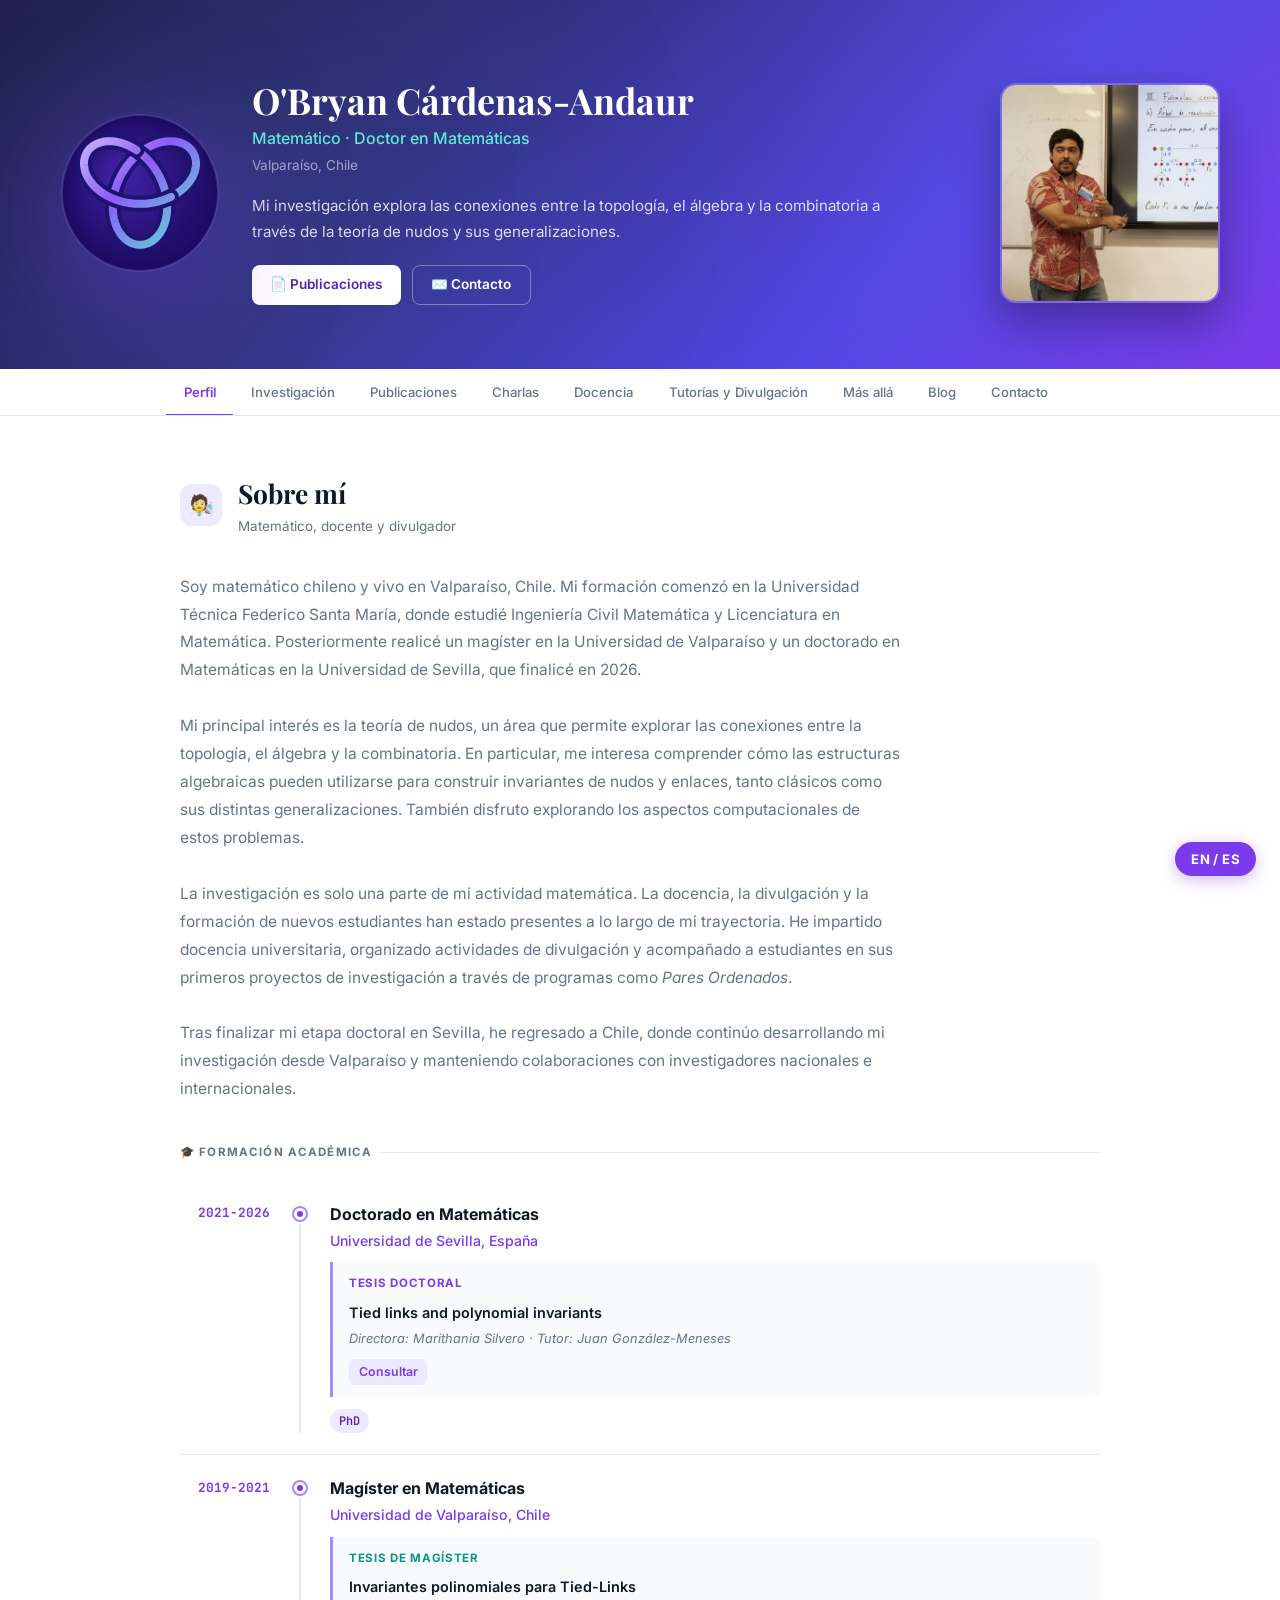
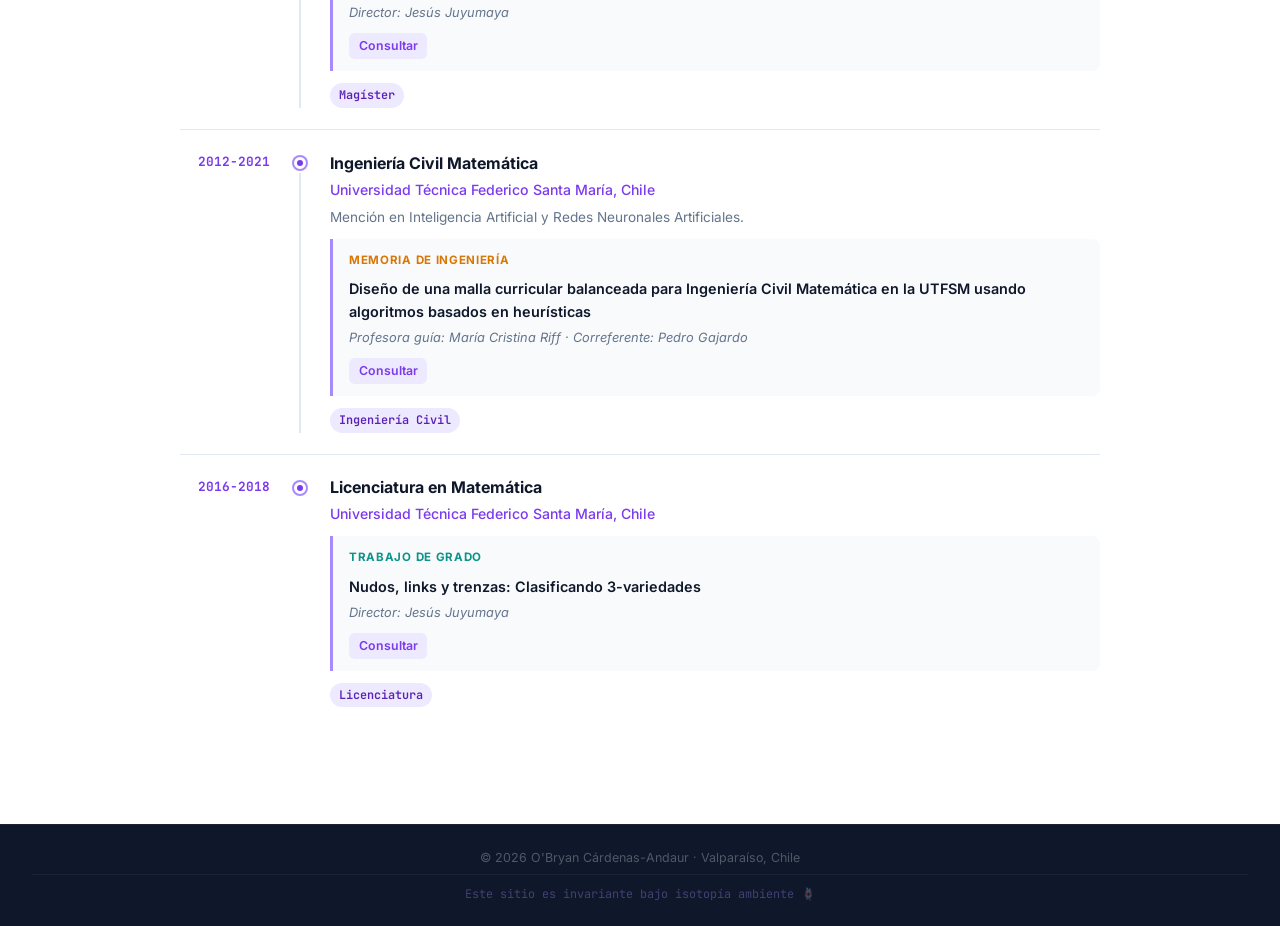
==== index.html @ 4081f210 "Add files via upload" ====
<!DOCTYPE html>
<html lang="es">
<head>
  <meta charset="UTF-8" />
  <meta name="viewport" content="width=device-width, initial-scale=1.0" />
  <title>O'Bryan Cárdenas-Andaur — Teoría de Nudos</title>
  <meta name="description" content="O'Bryan Cárdenas-Andaur — Doctor en Matemáticas por la Universidad de Sevilla. Investigador en teoría de nudos, tied links e invariantes polinomiales. Matemático chileno." />
  <meta name="keywords" content="O'Bryan Cárdenas-Andaur, teoría de nudos, tied links, invariantes polinomiales, módulos skein, topología de baja dimensión, matemático chileno, Universidad de Valparaíso" />
  <meta name="author" content="O'Bryan Cárdenas-Andaur" />
  <meta name="robots" content="index, follow" />
  <link rel="canonical" href="https://ocardenasandaur.github.io/" />
  <meta property="og:title" content="O'Bryan Cárdenas-Andaur — Teoría de Nudos" />
  <meta property="og:description" content="Doctor en Matemáticas (Sevilla, 2026). Investigación en teoría de nudos, tied links e invariantes polinomiales." />
  <meta property="og:url" content="https://ocardenasandaur.github.io/" />
  <meta property="og:type" content="website" />
  <meta property="og:locale" content="es_CL" />
  <meta name="twitter:card" content="summary" />
  <meta name="twitter:title" content="O'Bryan Cárdenas-Andaur — Teoría de Nudos" />
  <meta name="twitter:description" content="Doctor en Matemáticas (Sevilla, 2026). Investigación en teoría de nudos, tied links e invariantes polinomiales." />
  <script type="application/ld+json">{"@context":"https://schema.org","@type":"Person","name":"O'Bryan Cárdenas-Andaur","url":"https://ocardenasandaur.github.io/","jobTitle":"Doctor en Matemáticas","affiliation":{"@type":"Organization","name":"Universidad de Valparaíso"},"alumniOf":{"@type":"Organization","name":"Universidad de Sevilla"},"knowsAbout":["Teoría de nudos","Tied links","Invariantes polinomiales","Topología de baja dimensión"],"sameAs":["https://orcid.org/0009-0001-1728-0382","https://arxiv.org/search/?searchtype=author&query=Cardenas-Andaur"]}</script>
  <link rel="preconnect" href="https://fonts.googleapis.com" />
  <link rel="preconnect" href="https://fonts.gstatic.com" crossorigin />
  <link href="https://fonts.googleapis.com/css2?family=Inter:wght@300;400;500;600;700&family=Playfair+Display:ital,wght@0,700;1,500&family=JetBrains+Mono:wght@400;600&display=swap" rel="stylesheet" />
  <style>
    :root {
      --violet: #7c3aed; --violet-light: #a78bfa; --violet-dark: #5b21b6;
      --teal: #0d9488;   --teal-light: #5eead4;
      --amber: #d97706;  --amber-light: #fcd34d;
      --rose: #e11d48;   --rose-light: #fda4af;
      --indigo: #4f46e5;
      --slate: #0f172a;  --slate-mid: #334155;  --slate-soft: #64748b;
      --bg: #f8fafc;     --white: #ffffff;      --border: #e2e8f0;
    }
    *, *::before, *::after { box-sizing: border-box; margin: 0; padding: 0; }
    html { scroll-behavior: smooth; }
    body { font-family: 'Inter', sans-serif; background: var(--bg); color: var(--slate); line-height: 1.6; }
    #hero {
      position: relative; overflow: hidden;
      background: linear-gradient(135deg, #1e1b4b 0%, #312e81 35%, #4f46e5 70%, #7c3aed 100%);
      color: white; padding: 5rem 2rem 4rem;
    }
    #hero::before {
      content: ''; position: absolute; inset: 0;
      background-image:
        radial-gradient(circle at 20% 50%, rgba(94,234,212,0.06) 0%, transparent 50%),
        radial-gradient(circle at 80% 20%, rgba(167,139,250,0.08) 0%, transparent 40%);
    }
    .hero-inner { max-width: 1160px; margin: 0 auto; display: flex; gap: clamp(1rem, 2.5vw, 2.5rem); align-items: center; position: relative; }
    #trefoil-main { border-radius: 50%; filter: drop-shadow(0 20px 60px rgba(124,58,237,0.5)); flex-shrink: 0; }
    .hero-text h1 { font-family: 'Playfair Display', serif; font-size: clamp(1.65rem, 3vw, 2.5rem); font-weight: 700; line-height: 1.15; margin-bottom: 0.3rem; }
    #hero-role { font-size: 1rem; color: var(--teal-light); font-weight: 500; margin-bottom: 0.2rem; }
    #hero-inst { font-size: 0.85rem; color: rgba(255,255,255,0.55); margin-bottom: 1rem; }
    #hero-summary { font-size: 0.95rem; color: rgba(255,255,255,0.82); max-width: 660px; line-height: 1.75; margin-bottom: 1.2rem; }
    .hero-text { flex: 1; }
    #hero-name { overflow-wrap: normal; }
    #trefoil-main { width: clamp(100px, 13vw, 160px); height: auto; }
    @media (min-width: 900px) { #hero-name { white-space: nowrap; font-size: clamp(1.65rem, 2.8vw, 2.5rem); } }
    .badge { background: rgba(255,255,255,0.11); border: 1px solid rgba(255,255,255,0.2); color: white; padding: 0.2rem 0.7rem; border-radius: 999px; font-size: 0.75rem; font-weight: 500; font-family: 'JetBrains Mono', monospace; }
    .hero-links { display: flex; gap: 0.7rem; flex-wrap: wrap; }
    .btn { display: inline-flex; align-items: center; gap: 0.4rem; padding: 0.52rem 1.15rem; border-radius: 8px; font-size: 0.85rem; font-weight: 600; text-decoration: none; transition: all 0.2s; cursor: pointer; }
    .btn-white { background: white; color: var(--violet-dark); }
    .btn-white:hover { background: #f1f5f9; transform: translateY(-1px); }
    .btn-outline-white { background: transparent; color: white; border: 1.5px solid rgba(255,255,255,0.35); }
    .btn-outline-white:hover { background: rgba(255,255,255,0.1); }
    .tab-bar-wrap { position: sticky; top: 0; z-index: 100; background: rgba(255,255,255,0.93); backdrop-filter: blur(14px); border-bottom: 1px solid var(--border); }
    .tab-bar { max-width: 980px; margin: 0 auto; display: flex; align-items: center; overflow-x: auto; scrollbar-width: none; padding: 0 1rem; }
    .tab-bar::-webkit-scrollbar { display: none; }
    .tab-btn { padding: 0.9rem 1.1rem; border: none; background: none; cursor: pointer; font-family: 'Inter', sans-serif; font-size: 0.82rem; font-weight: 500; color: var(--slate-soft); white-space: nowrap; position: relative; transition: color 0.2s; border-bottom: 2.5px solid transparent; margin-bottom: -1px; }
    .tab-btn:hover { color: var(--slate); }
    .tab-btn.active { color: var(--violet); border-bottom-color: var(--violet); font-weight: 600; }
    .tab-panel { display: none; }
    .tab-panel.active { display: block; }
    .sec { padding: 3.5rem 2rem; }
    .sec-inner { max-width: 920px; margin: 0 auto; }
    .sec-header { display: flex; align-items: center; gap: 1rem; margin-bottom: 2.2rem; }
    .sec-icon { width: 42px; height: 42px; border-radius: 12px; display: flex; align-items: center; justify-content: center; font-size: 1.25rem; flex-shrink: 0; }
    .sec-header h2 { font-family: 'Playfair Display', serif; font-size: 1.65rem; font-weight: 700; color: var(--slate); }
    .sec-header p { font-size: 0.84rem; color: var(--slate-soft); margin-top: 0.1rem; }
    .ic-violet { background: #ede9fe; } .ic-teal { background: #ccfbf1; }
    .ic-amber { background: #fef3c7; } .ic-rose  { background: #ffe4e6; }
    .ic-indigo{ background: #e0e7ff; } .ic-green { background: #dcfce7; }
    .ic-star  { background: #fef9c3; } .ic-white { background: rgba(255,255,255,0.1); }
    .subsec-title { font-size: 0.72rem; font-weight: 700; text-transform: uppercase; letter-spacing: 0.1em; color: var(--slate-soft); margin-bottom: 1.2rem; display: flex; align-items: center; gap: 0.5rem; }
    .subsec-title::after { content: ''; flex: 1; height: 1px; background: var(--border); }
    #tab-perfil { background: white; }
    #about-text { font-size: 0.97rem; color: var(--slate-soft); line-height: 1.8; max-width: 720px; margin-bottom: 2.5rem; }
    .formation-grid { display: flex; flex-direction: column; }
    .formation-item { display: flex; gap: 1.5rem; padding: 1.3rem 0; border-bottom: 1px solid var(--border); }
    .formation-item:last-child { border-bottom: none; }
    .fi-year { flex-shrink: 0; width: 90px; padding-top: 0.1rem; font-size: 0.8rem; font-weight: 700; font-family: 'JetBrains Mono', monospace; color: var(--violet); text-align: right; }
    .fi-dot { flex-shrink: 0; display: flex; flex-direction: column; align-items: center; padding-top: 0.4rem; }
    .fi-dot-circle { width: 12px; height: 12px; border-radius: 50%; background: var(--violet); border: 3px solid white; box-shadow: 0 0 0 2px var(--violet-light); flex-shrink: 0; }
    .fi-dot-line { width: 2px; flex: 1; background: var(--border); margin-top: 4px; }
    .formation-item:last-child .fi-dot-line { display: none; }
    .fi-body { flex: 1; }
    .fi-work { margin: .65rem 0 .35rem; padding: .75rem 1rem; border-left: 3px solid var(--violet-light); background: var(--bg); border-radius: 0 8px 8px 0; }
    .fi-work-title { font-size: .9rem; font-weight: 600; margin-bottom: .3rem; }
    .fi-degree { font-size: 1rem; font-weight: 700; color: var(--slate); margin-bottom: 0.15rem; }
    .fi-univ { font-size: 0.88rem; color: var(--violet); font-weight: 500; margin-bottom: 0.3rem; }
    .fi-desc { font-size: 0.85rem; color: var(--slate-soft); line-height: 1.65; }
    .fi-tag { display: inline-block; margin-top: 0.4rem; font-size: 0.74rem; font-weight: 600; padding: 0.18rem 0.55rem; border-radius: 999px; background: #ede9fe; color: var(--violet-dark); font-family: 'JetBrains Mono', monospace; }
    .thesis-grid { display: grid; grid-template-columns: repeat(auto-fill, minmax(260px, 1fr)); gap: 1rem; }
    .thesis-card { border: 1.5px solid var(--border); border-radius: 14px; padding: 1.4rem; position: relative; overflow: hidden; transition: all 0.2s; }
    .thesis-card:hover { border-color: var(--violet-light); transform: translateY(-2px); box-shadow: 0 10px 30px rgba(124,58,237,0.08); }
    .thesis-card::before { content: ''; position: absolute; top: 0; left: 0; right: 0; height: 3px; }
    .thesis-card:nth-child(1)::before { background: linear-gradient(90deg,#7c3aed,#a78bfa); }
    .thesis-card:nth-child(2)::before { background: linear-gradient(90deg,#0d9488,#5eead4); }
    .thesis-card:nth-child(3)::before { background: linear-gradient(90deg,#d97706,#fcd34d); }
    .thesis-type { font-size: 0.72rem; font-weight: 700; text-transform: uppercase; letter-spacing: 0.06em; margin-bottom: 0.5rem; }
    .tt-doc { color: var(--violet); } .tt-lic { color: var(--teal); } .tt-ing { color: var(--amber); }
    .thesis-card h3 { font-size: 0.92rem; font-weight: 700; color: var(--slate); margin-bottom: 0.4rem; line-height: 1.4; }
    .tc-univ { font-size: 0.82rem; color: var(--slate-soft); margin-bottom: 0.25rem; }
    .tc-adv  { font-size: 0.8rem; color: var(--slate-soft); font-style: italic; }
    .tc-year { font-size: 0.75rem; font-weight: 700; color: var(--slate-soft); font-family: 'JetBrains Mono', monospace; margin-top: 0.6rem; }
    #tab-investigacion { background: #f8fafc; }
    .research-grid { display: grid; grid-template-columns: repeat(auto-fill, minmax(260px,1fr)); gap: 1.2rem; }
    .research-card { background: white; border: 1.5px solid var(--border); border-radius: 16px; padding: 1.5rem; transition: all 0.25s; position: relative; overflow: hidden; }
    .research-card::before { content: ''; position: absolute; top: 0; left: 0; right: 0; height: 4px; }
    .research-card:nth-child(1)::before { background: linear-gradient(90deg,#7c3aed,#a78bfa); }
    .research-card:nth-child(2)::before { background: linear-gradient(90deg,#0d9488,#5eead4); }
    .research-card:nth-child(3)::before { background: linear-gradient(90deg,#d97706,#fcd34d); }
    .research-card:nth-child(4)::before { background: linear-gradient(90deg,#e11d48,#fda4af); }
    .research-card:hover { border-color: var(--violet-light); transform: translateY(-3px); box-shadow: 0 12px 36px rgba(124,58,237,0.1); }
    .research-card h3 { font-size: 1rem; font-weight: 700; margin-bottom: 0.5rem; }
    .research-card p { font-size: 0.875rem; color: var(--slate-soft); line-height: 1.65; }
    .rc-tag { display: inline-block; margin-top: 0.75rem; font-size: 0.74rem; font-weight: 600; padding: 0.2rem 0.6rem; border-radius: 999px; font-family: 'JetBrains Mono', monospace; }
    .tag-violet { background: #ede9fe; color: var(--violet-dark); }
    .tag-teal   { background: #ccfbf1; color: #0f766e; }
    .tag-amber  { background: #fef3c7; color: #92400e; }
    .tag-rose   { background: #ffe4e6; color: #9f1239; }
    #tab-publicaciones { background: white; }
    .pub-list { display: flex; flex-direction: column; gap: 1rem; }
    .pub-item { background: #f8fafc; border: 1.5px solid var(--border); border-radius: 14px; padding: 1.4rem 1.6rem; display: flex; gap: 1.2rem; align-items: flex-start; transition: all 0.2s; }
    .pub-item:hover { border-color: var(--teal-light); box-shadow: 0 8px 24px rgba(13,148,136,0.08); }
    .pub-year { flex-shrink: 0; min-width: 60px; text-align: center; font-size: 0.78rem; font-weight: 700; color: var(--teal); background: #ccfbf1; padding: 0.3rem 0.4rem; border-radius: 8px; margin-top: 0.1rem; }
    .pub-year.wip { background: #fef3c7; color: var(--amber); }
    .pub-year.acc { background: #f0fdf4; color: #15803d; }
    .pub-content h3 { font-size: 0.95rem; font-weight: 600; margin-bottom: 0.3rem; }
    .pub-content .authors { font-size: 0.84rem; color: var(--slate-soft); margin-bottom: 0.25rem; }
    .pub-content .journal { font-size: 0.82rem; color: var(--teal); font-style: italic; font-weight: 500; }
    .pub-actions { margin-top: 0.6rem; display: flex; gap: 0.5rem; flex-wrap: wrap; }
    .pub-link { font-size: 0.77rem; font-weight: 600; text-decoration: none; padding: 0.2rem 0.6rem; border-radius: 6px; transition: opacity 0.2s; }
    .pub-link.doi   { background: #ede9fe; color: var(--violet); }
    .pub-link.arxiv { background: #f0fdf4; color: #15803d; }
    .pub-link:hover { opacity: 0.75; }
    #tab-charlas { background: #f8fafc; }
    .talks-timeline { position: relative; padding-left: 2rem; }
    .talks-timeline::before { content: ''; position: absolute; left: 7px; top: 0; bottom: 0; width: 2px; background: linear-gradient(to bottom,var(--amber),var(--amber-light),transparent); }
    .talk-item { position: relative; margin-bottom: 1.75rem; }
    .talk-item::before { content: ''; position: absolute; left: -1.75rem; top: 0.35rem; width: 12px; height: 12px; border-radius: 50%; background: var(--amber); border: 3px solid #f8fafc; box-shadow: 0 0 0 2px var(--amber-light); }
    .talk-meta { font-size: 0.77rem; font-weight: 600; color: var(--amber); text-transform: uppercase; letter-spacing: 0.05em; margin-bottom: 0.2rem; }
    .talk-item h3 { font-size: 0.95rem; font-weight: 700; margin-bottom: 0.2rem; }
    .talk-item p  { font-size: 0.875rem; color: var(--slate-soft); }
    .talk-type { display: inline-block; font-size: 0.72rem; font-weight: 600; padding: 0.14rem 0.5rem; border-radius: 999px; margin-left: 0.4rem; vertical-align: middle; }
    .tt-poster  { background: #ede9fe; color: var(--violet-dark); }
    .tt-invited { background: #ccfbf1; color: #0f766e; }
    .tt-oral    { background: #fef3c7; color: #92400e; }
    .tt-mini    { background: #ffe4e6; color: #9f1239; }
    #tab-docencia { background: white; }
    .doc-block { margin-bottom: 2.5rem; }
    .doc-block-title { font-size: 0.72rem; font-weight: 700; text-transform: uppercase; letter-spacing: 0.1em; margin-bottom: 1.1rem; display: flex; align-items: center; gap: 0.6rem; }
    .doc-block-title::after { content: ''; flex: 1; height: 1px; background: var(--border); }
    .dbt-profesor { color: var(--rose); } .dbt-ayudante { color: var(--violet); } .dbt-mini { color: var(--teal); }
    .courses-grid { display: grid; grid-template-columns: repeat(auto-fill, minmax(230px,1fr)); gap: 0.9rem; }
    .course-card { background: #f8fafc; border: 1.5px solid var(--border); border-radius: 13px; padding: 1.3rem; transition: all 0.2s; }
    .course-card.profesor:hover  { border-color: var(--rose-light); box-shadow: 0 6px 20px rgba(225,29,72,0.07); }
    .course-card.ayudante:hover  { border-color: var(--violet-light); box-shadow: 0 6px 20px rgba(124,58,237,0.07); }
    .course-card.minicurso:hover { border-color: var(--teal-light); box-shadow: 0 6px 20px rgba(13,148,136,0.07); }
    .course-card h3 { font-size: 0.9rem; font-weight: 700; margin-bottom: 0.35rem; }
    .course-card p  { font-size: 0.82rem; color: var(--slate-soft); line-height: 1.55; }
    .course-univ { font-size: 0.75rem; font-weight: 600; color: var(--slate-soft); margin-top: 0.4rem; opacity: 0.75; }
    #tab-tutorias-div { background: #f8fafc; }
    .po-intro { font-size: 0.95rem; color: var(--slate-soft); line-height: 1.75; margin-bottom: 2rem; max-width: 680px; }
    .students-grid { display: grid; grid-template-columns: repeat(auto-fill, minmax(260px,1fr)); gap: 1rem; margin-bottom: 3rem; }
    .student-card { background: white; border: 1.5px solid var(--border); border-radius: 14px; padding: 1.3rem; transition: all 0.2s; }
    .student-card:hover { border-color: #818cf8; box-shadow: 0 8px 24px rgba(99,102,241,0.08); }
    .student-year { font-size: 0.74rem; font-weight: 700; color: #6366f1; letter-spacing: 0.05em; margin-bottom: 0.35rem; }
    .student-card h3 { font-size: 0.9rem; font-weight: 700; margin-bottom: 0.15rem; }
    .student-univ  { font-size: 0.8rem; color: var(--slate-soft); margin-bottom: 0.4rem; }
    .student-topic { font-size: 0.82rem; color: var(--slate-mid); line-height: 1.5; font-style: italic; }
    .student-award { display: inline-flex; align-items: center; gap: 0.3rem; font-size: 0.74rem; font-weight: 600; color: var(--amber); margin-top: 0.4rem; }
    .div-grid { display: grid; grid-template-columns: repeat(auto-fill, minmax(250px,1fr)); gap: 1.1rem; }
    .div-card { background: white; border: 1.5px solid var(--border); border-radius: 15px; padding: 1.4rem; transition: all 0.2s; }
    .div-card:hover { transform: translateY(-2px); box-shadow: 0 10px 28px rgba(0,0,0,0.07); }
    .div-emoji { font-size: 1.8rem; margin-bottom: 0.65rem; }
    .div-card h3 { font-size: 0.92rem; font-weight: 700; margin-bottom: 0.35rem; }
    .div-card p  { font-size: 0.84rem; color: var(--slate-soft); line-height: 1.65; }
    .div-year { font-size: 0.74rem; font-weight: 600; color: #16a34a; margin-top: 0.55rem; font-family: 'JetBrains Mono', monospace; }
    #tab-mas-alla { background: linear-gradient(135deg,#1e1b4b 0%,#312e81 60%,#1e3a5f 100%); color: white; }
    #tab-mas-alla .sec-header h2 { color: white; }
    #tab-mas-alla .sec-header p  { color: rgba(255,255,255,0.5); }
    .mas-layout { display: grid; grid-template-columns: 1fr 1.6fr; gap: 2.5rem; align-items: start; }
    .intereses-list { display: flex; flex-direction: column; gap: 0.75rem; }
    .ii-item { display: flex; align-items: flex-start; gap: 0.75rem; }
    .ii-icon { width: 38px; height: 38px; border-radius: 10px; background: rgba(255,255,255,0.08); display: flex; align-items: center; justify-content: center; font-size: 1.1rem; flex-shrink: 0; }
    .ii-text { font-size: 0.88rem; color: rgba(255,255,255,0.75); padding-top: 0.1rem; }
    .ii-text strong { display: block; color: white; font-size: 0.88rem; margin-bottom: 0.1rem; }
    .photo-grid { display: grid; grid-template-columns: repeat(3,1fr); gap: 0.65rem; }
    .photo-card { aspect-ratio: 1; border-radius: 13px; overflow: hidden; position: relative; border: 1.5px solid rgba(255,255,255,0.1); display: flex; align-items: center; justify-content: center; }
    .ph-bg { position: absolute; inset: 0; }
    .ph-content { position: relative; z-index: 1; text-align: center; padding: 0.4rem; }
    .ph-emoji { font-size: 1.7rem; display: block; margin-bottom: 0.25rem; }
    .ph-label { font-size: 0.69rem; font-weight: 600; color: white; line-height: 1.3; }
    .ph-bg-1{background:linear-gradient(135deg,#7c3aed,#5b21b6)} .ph-bg-2{background:linear-gradient(135deg,#0d9488,#0f766e)}
    .ph-bg-3{background:linear-gradient(135deg,#d97706,#b45309)} .ph-bg-4{background:linear-gradient(135deg,#e11d48,#9f1239)}
    .ph-bg-5{background:linear-gradient(135deg,#2563eb,#1d4ed8)} .ph-bg-6{background:linear-gradient(135deg,#059669,#047857)}
    .photo-note { font-size: 0.74rem; color: rgba(255,255,255,0.28); margin-top: 0.65rem; text-align: center; font-style: italic; }
    #tab-contacto { background: linear-gradient(135deg,#0f172a,#1e1b4b); color: white; }
    #tab-contacto .sec-header h2 { color: white; }
    #tab-contacto .sec-header p  { color: rgba(255,255,255,0.55); }
    .contact-grid { display: grid; grid-template-columns: 1fr 1fr; gap: 2rem; align-items: start; }
    .contact-info p { color: rgba(255,255,255,0.72); font-size: 0.95rem; line-height: 1.8; margin-bottom: 1.4rem; }
    .contact-links { display: flex; flex-direction: column; gap: 0.7rem; }
    .contact-link { display: flex; align-items: center; gap: 0.75rem; text-decoration: none; color: rgba(255,255,255,0.78); font-size: 0.88rem; transition: color 0.2s; }
    .contact-link:hover { color: var(--teal-light); }
    .cicon { width: 34px; height: 34px; border-radius: 9px; background: rgba(255,255,255,0.08); display: flex; align-items: center; justify-content: center; font-size: 0.95rem; flex-shrink: 0; }
    .cv-box { background: rgba(255,255,255,0.05); border: 1.5px solid rgba(255,255,255,0.11); border-radius: 18px; padding: 2rem; text-align: center; }
    .cv-box .cv-icon { font-size: 2.8rem; margin-bottom: 0.9rem; }
    .cv-box h3 { font-size: 1.05rem; font-weight: 700; margin-bottom: 1.2rem; color: white; }
    .cv-box p  { font-size: 0.85rem; color: rgba(255,255,255,0.55); margin-bottom: 1.4rem; }
    .btn-teal { background: linear-gradient(135deg,var(--teal),#0f766e); color: white; border: none; padding: 0.65rem 1.4rem; border-radius: 9px; font-size: 0.88rem; font-weight: 600; cursor: pointer; text-decoration: none; transition: all 0.2s; display: inline-block; }
    .btn-teal:hover { transform: translateY(-2px); box-shadow: 0 8px 20px rgba(13,148,136,0.3); }
    footer { background: #0f172a; border-top: 1px solid rgba(255,255,255,0.05); padding: 1.4rem 2rem; text-align: center; }
    .footer-text { font-size: 0.78rem; color: rgba(255,255,255,0.28); }
    .footer-motto { font-family: 'JetBrains Mono', monospace; font-size: 0.74rem; color: rgba(167,139,250,0.35); border-top: 1px solid rgba(255,255,255,0.05); padding-top: 0.6rem; margin-top: 0.4rem; }
    .author-link,.collab-link,.event-link { color:var(--violet-dark); text-decoration:underline; text-underline-offset:3px; }
    .collab-grid,.interest-grid {display:grid;grid-template-columns:repeat(auto-fit,minmax(240px,1fr));gap:1rem;}
    .collab-card {border:1px solid var(--border);border-radius:12px;padding:1rem;background:var(--bg);}
    .collab-card p,.empty-note {font-size:.83rem;color:var(--slate-soft);}
    .upcoming-block {margin-bottom:2.5rem;}
    .event-status {display:inline-block;color:#0f766e;font-weight:600;font-size:.78rem;margin-top:.3rem;}
    a.course-card {display:block;text-decoration:none;color:inherit;}
    .materials-label {display:block;margin-top:.7rem;font-size:.8rem;color:var(--violet-dark);font-weight:600;}
    .materials-pending {color:var(--slate-soft);font-weight:400;}
    .interest-card {border:1px solid #ffffff25;border-radius:15px;padding:1.2rem;background:#ffffff0b;}
    .interest-card h3 {font-size:1.05rem;margin-bottom:.5rem;}
    .interest-card p {color:#e0e7ff;font-size:.88rem;}
    .interest-photos {display:grid;grid-template-columns:repeat(2,minmax(0,1fr));gap:.6rem;margin-top:1rem;}
    .interest-photos figure {min-width:0;}
    .interest-photos img {width:100%;aspect-ratio:4/3;object-fit:cover;border-radius:9px;display:block;}
    .interest-photos figcaption {font-size:.72rem;color:#e0e7ff;margin-top:.25rem;}
    .photo-placeholder {margin-top:1rem;min-height:110px;display:grid;place-items:center;border:1px dashed #ffffff40;border-radius:10px;color:#c7d2fe;font-size:.8rem;text-align:center;padding:1rem;}
    .blog-card {border:1px solid var(--border);background:white;border-radius:14px;padding:1.4rem;margin-bottom:1rem;}
    .blog-card h3 {font-family:'Playfair Display',serif;font-size:1.25rem;margin:.4rem 0;}
    .blog-card p {margin:.7rem 0;color:var(--slate-mid);white-space:pre-wrap;}
    .blog-card summary {cursor:pointer;color:var(--violet-dark);font-weight:600;margin-top:1rem;}
    a:focus-visible,button:focus-visible,summary:focus-visible {outline:3px solid var(--teal);outline-offset:3px;}
    .talk-item.upcoming { background: linear-gradient(135deg, rgba(13,148,136,0.07) 0%, rgba(94,234,212,0.04) 100%); border: 1.5px solid rgba(13,148,136,0.3); border-radius: 12px; padding: 1rem 1rem 1rem 1.75rem; margin-bottom: 1.75rem; }
    .talk-item.upcoming::before { background: var(--teal); box-shadow: 0 0 0 2px var(--teal-light); border-color: white; }
    .talk-item.upcoming .talk-meta { color: var(--teal); }
    .research-category { margin-bottom: 2.5rem; }
    .research-cat-title { font-family: 'Playfair Display', serif; font-size: 1.15rem; font-weight: 700; color: var(--slate); margin-bottom: 1rem; padding-bottom: 0.4rem; border-bottom: 2px solid var(--border); display: flex; align-items: center; gap: 0.5rem; }
    .lang-toggle { position: fixed; bottom: 1.5rem; right: 1.5rem; z-index: 999; background: var(--violet); color: white; border: none; border-radius: 999px; padding: 0.55rem 1rem; font-size: 0.82rem; font-weight: 700; font-family: 'Inter', sans-serif; cursor: pointer; box-shadow: 0 4px 16px rgba(124,58,237,0.35); transition: all 0.2s; letter-spacing: 0.03em; }
    .lang-toggle:hover { background: var(--violet-dark); transform: translateY(-2px); box-shadow: 0 8px 20px rgba(124,58,237,0.4); }
    .hero-photo { width:clamp(130px,18vw,220px); aspect-ratio:1; height:auto; object-fit:cover; object-position:top center; border-radius:16px; border:2px solid rgba(255,255,255,0.18); box-shadow:0 20px 50px rgba(0,0,0,0.35); flex-shrink:0; }
    @media (max-width: 720px) {
      .hero-inner { flex-direction: column; text-align: center; }
      .hero-links { justify-content: center; }
      #hero-summary { margin: 0 auto 1.2rem; }
      .contact-grid, .mas-layout { grid-template-columns: 1fr; }
      .hero-text h1 { font-size: clamp(1.4rem, 6vw, 1.9rem); }
      #trefoil-main { width: 125px; }
      .hero-photo { width: 130px; height: 130px; }
    }
    [hidden] { display:none !important; }
    .hero-text,.pub-content,.fi-body {min-width:0;overflow-wrap:anywhere;}
    .tab-panel {overflow-wrap:anywhere;}
    #load-error {color:#9f1239;margin-bottom:1rem;}
    @media(max-width:720px){
      #hero {padding:2rem 1rem;}
      .hero-inner {gap:1.2rem;}
      .sec {padding:2rem 1rem;}
      .tab-bar {scrollbar-width:thin;}
      .tab-bar::-webkit-scrollbar {display:block;height:4px;}
      .formation-item {gap:.7rem;}
      .fi-year {width:70px;}
      .pub-item {padding:1rem;gap:.7rem;}
      .thesis-grid,.research-grid,.courses-grid,.students-grid,.div-grid,.collab-grid,.interest-grid {grid-template-columns:repeat(auto-fit,minmax(min(100%,240px),1fr));}
    }

    /* Research: scoped academic layout */
    #tab-investigacion .research-section {margin-bottom:2.5rem;}
    #tab-investigacion .research-heading {font-family:'Playfair Display',serif;font-size:1.25rem;line-height:1.35;border-bottom:1px solid var(--border);padding-bottom:.65rem;margin-bottom:1rem;}
    .research-intro {max-width:800px;color:var(--slate-mid);font-size:.95rem;line-height:1.8;}
    .research-intro p+p {margin-top:.75rem;}
    .research-keywords {display:flex;flex-wrap:wrap;gap:.45rem;margin-top:1.1rem;}
    .research-keywords span {font-size:.75rem;font-weight:600;color:var(--violet-dark);background:#ede9fe;border:1px solid #ddd6fe;border-radius:999px;padding:.22rem .7rem;}
    .research-lines {display:grid;gap:.85rem;}
    .research-line {display:grid;grid-template-columns:116px minmax(0,1fr);gap:1.2rem;align-items:center;background:white;border:1px solid var(--border);border-radius:14px;padding:1.2rem 1.4rem;}
    .research-diagram {background:#f8fafc;border-radius:10px;padding:.4rem;}
    .research-diagram svg {width:100%;display:block;}
    #tab-investigacion h4 {font-size:1rem;line-height:1.45;margin-bottom:.35rem;}
    .research-line p,.research-record p,.research-other p {font-size:.875rem;color:var(--slate-mid);line-height:1.7;}
    .research-related-list {margin-top:.65rem;display:flex;flex-direction:column;align-items:flex-start;gap:.2rem;font-size:.78rem;}
    .research-related-list span {color:var(--slate-soft);font-weight:600;}
    .research-related {color:var(--violet-dark);text-underline-offset:3px;}
    .research-other {display:grid;grid-template-columns:repeat(2,minmax(0,1fr));gap:0 1.5rem;}
    .research-other article {padding:.8rem 0;border-bottom:1px solid var(--border);}
    .research-status {display:inline-block;color:var(--slate-soft);font-size:.75rem;font-weight:600;margin-top:.3rem;}
    .research-record {display:grid;grid-template-columns:155px minmax(0,1fr);gap:1rem;padding:1rem 0;border-bottom:1px solid var(--border);}
    .research-record:last-child {border-bottom:0;}
    .research-period {font-size:.78rem;color:var(--violet-dark);font-weight:600;padding-top:.15rem;}
    .research-meta {font-size:.8rem;color:#0f766e;font-weight:600;margin-bottom:.4rem;}
    .research-record .research-leads {font-size:.78rem;color:var(--slate-soft);margin-top:.45rem;}
    @media(max-width:560px){.research-line{grid-template-columns:64px minmax(0,1fr);gap:.75rem;padding:1rem;align-items:start;}.research-other{grid-template-columns:1fr;}.research-record{grid-template-columns:1fr;gap:.25rem;}}
  
    #pub-list {gap:1.8rem;}
    .pub-group {display:grid;gap:.9rem;min-width:0;}
    .pub-group h3.pub-group-heading {font-family:'Playfair Display',serif;font-size:1.25rem;border-bottom:1px solid var(--border);padding-bottom:.55rem;}
    .pub-content {flex:1;min-width:0;overflow-wrap:anywhere;}
    .pub-extra {font-size:.85rem;color:var(--slate-mid);margin-top:.6rem;}
    .pub-extra summary {cursor:pointer;color:var(--violet-dark);font-weight:600;}
    .pub-extra p {margin-top:.5rem;}
    .pub-extra pre {white-space:pre-wrap;overflow-wrap:anywhere;background:#ede9fe;padding:.8rem;border-radius:8px;margin:.5rem 0;font-size:.75rem;}
    .pub-copy {font:inherit;border:1px solid var(--border);background:white;color:var(--violet-dark);padding:.25rem .6rem;border-radius:6px;cursor:pointer;}
    @media(max-width:480px){#pub-list .pub-item{flex-direction:column;}}

  
    /* Talks: year groups and compact academic cards */
    #tab-charlas [hidden] {display:none!important;}
    .talk-card-list {display:grid;gap: .8rem;}
    .talk-record {background:white;border:1px solid var(--border);border-radius:13px;padding:1.1rem 1.3rem;min-width:0;overflow-wrap:anywhere;}
    .talk-record h4 {font-size:.97rem;line-height:1.45;margin:.3rem 0;color:var(--slate);}
    .talk-record p {font-size:.86rem;color:var(--slate-soft);}
    .talk-record-meta {display:flex;align-items:center;justify-content:space-between;flex-wrap:wrap;gap:.4rem;color:var(--slate-soft);font-size:.77rem;}
    .talk-record .talk-type {margin:0;}
    .talk-record.upcoming-record {background:#f0fdfa;border-color:#99f6e4;display:grid;grid-template-columns:80px minmax(0,1fr);gap:1rem;}
    .talk-date-box {background:#ccfbf1;color:#115e59;border-radius:9px;padding:.7rem .3rem;text-align:center;align-self:start;font-family:'JetBrains Mono',monospace;font-size:.75rem;}
    .talk-date-box strong {display:block;font-size:1.2rem;line-height:1.3;}
    .talk-filters {display:grid;grid-template-columns:1fr 1fr;gap:1rem;margin-bottom:.7rem;}
    .talk-filters label {font-size:.8rem;color:var(--slate-mid);font-weight:600;min-width:0;}
    .talk-filters select {display:block;width:100%;margin-top:.3rem;padding:.6rem;border:1px solid var(--border);border-radius:8px;background:white;color:var(--slate);font:inherit;}
    .talk-count {font-size:.78rem;color:var(--slate-soft);margin-bottom:1rem;}
    .talk-year-group {margin-bottom:1.6rem;}
    .talk-year-heading {display:flex;align-items:center;gap:.8rem;font-family:'JetBrains Mono',monospace;font-size:1.2rem;color:#92400e;margin-bottom:.7rem;}
    .talk-year-heading::after {content:'';height:1px;background:var(--border);flex:1;}
    .talk-courses-block {margin-top:2.5rem;}
    .talk-resources {display:flex;flex-wrap:wrap;gap:.5rem;margin-top:.65rem;}
    .talk-resources a {font-size:.77rem;font-weight:600;color:var(--violet-dark);background:#ede9fe;padding:.25rem .6rem;border-radius:6px;text-decoration:none;}
    .tt-seminar {background:#ccfbf1;color:#115e59;} .tt-outreach {background:#e0e7ff;color:#3730a3;} .tt-invited-new {background:#dcfce7;color:#166534;}
    @media(max-width:480px){.talk-filters{grid-template-columns:1fr;gap:.5rem;}.talk-record{padding:.85rem;}.talk-record.upcoming-record{grid-template-columns:58px minmax(0,1fr);gap:.6rem;}.talk-date-box strong{font-size:.95rem;}}

    #teaching-philosophy .teaching-intro {color:var(--slate-soft);font-size:.97rem;line-height:1.8;max-width:760px;margin-bottom:1.3rem;}
    .teaching-principles {display:grid;grid-template-columns:repeat(2,minmax(0,1fr));gap:1rem;}
    .teaching-principle {border:1px solid var(--border);border-radius:13px;padding:1.15rem;background:#f8fafc;}
    .teaching-principle .principle-icon {font-size:1.4rem;display:block;margin-bottom:.35rem;}
    .teaching-principle h4 {font-size:.95rem;margin-bottom:.3rem;}
    .teaching-principle p {font-size:.85rem;color:var(--slate-soft);}
    .teaching-group {border:1px solid var(--border);border-radius:14px;padding:1.2rem;margin-bottom:1rem;min-width:0;}
    .teaching-group h3 {font-size:1rem;color:var(--slate);margin-bottom:.8rem;overflow-wrap:anywhere;}
    .teaching-group .courses-grid {grid-template-columns:repeat(auto-fit,minmax(min(100%,230px),1fr));}
    .teaching-group .course-card {min-width:0;overflow-wrap:anywhere;}
    @media(max-width:480px){.teaching-principles{grid-template-columns:1fr}.teaching-group{padding:.85rem}}

    #mentor-content .subsec-title{margin-top:2rem;margin-bottom:1rem} #mentor-content .po-intro{max-width:none;margin-bottom:1rem} .mentor-grid{grid-template-columns:repeat(2,minmax(0,1fr));gap:1rem} .mentor-area{font-size:.76rem;font-weight:600;color:#7c3aed;margin-top:.65rem}.mentor-area.graphs,.mentor-area.biology{color:#0d9488}.mentor-area.games{color:#b45309}.mentor-resources{display:flex;flex-wrap:wrap;gap:.45rem;margin-top:.6rem}.mentor-resources:empty{display:none}.mentor-resources a{font-size:.76rem;padding:.3rem .55rem;background:#ede9fe;color:#5b21b6;border-radius:6px;text-decoration:none}.mentor-stats{display:grid;grid-template-columns:repeat(3,minmax(0,1fr));gap:.8rem;margin:1rem 0}.mentor-stats div{background:white;border:1px solid var(--border);border-radius:12px;text-align:center;padding:.7rem .2rem}.mentor-stats strong{display:block;color:#7c3aed;font-size:1.45rem}.mentor-stats span{font-size:.75rem;color:var(--slate-soft)}.mentor-list{display:grid;gap:.8rem}.mentor-out{display:flex;gap:1rem;background:white;border:1px solid var(--border);border-radius:12px;padding:1rem;min-width:0}.mentor-out>div{flex:1;min-width:0}.mentor-out h3{font-size:.95rem;margin:.25rem 0;color:var(--slate)}.mentor-out p{font-size:.88rem;color:var(--slate-soft);line-height:1.6}.mentor-icon{width:36px;height:36px;flex:none;border-radius:8px;background:#ccfbf1;color:#0d9488;padding:7px}.mentor-icon svg{width:100%;height:100%}.mentor-timeline{display:grid;gap:.9rem;margin-top:1rem}.mentor-timeline strong,.mentor-timeline span{display:block;font-size:.8rem}.mentor-timeline span{color:var(--slate-soft)}.mentor-track{height:9px;background:#f1f5f9;border-radius:6px;position:relative;margin-top:.3rem}.mentor-track i{position:absolute;height:100%;border-radius:6px}.mentor-axis{display:flex;justify-content:space-between}.mentor-axis span{font-size:.68rem}@media(max-width:600px){.mentor-grid{grid-template-columns:1fr}.mentor-out{gap:.65rem;padding:.8rem}.mentor-stats span{font-size:.65rem}}
</style>
</head>
<body>
<div id="hero">
  <div class="hero-inner">
    <canvas id="trefoil-main" width="160" height="160"></canvas>
    <div class="hero-text">
      <h1 id="hero-name">O’Bryan Cárdenas‑Andaur</h1>
      <div id="hero-role">Matemático · Doctor en Matemáticas</div>
      <div id="hero-inst">Valparaíso, Chile</div>
      <p id="hero-summary">Mi investigación explora las conexiones entre la topología, el álgebra y la combinatoria a través de la teoría de nudos y sus generalizaciones.</p>
      <div class="hero-links">
        <a href="#" class="btn btn-white" onclick="switchTab('publicaciones');return false;">📄 Publicaciones</a>
        <a href="#" class="btn btn-outline-white" onclick="switchTab('contacto');return false;">✉️ Contacto</a>
      </div>
    </div>
    <img class="hero-photo" src="profile.jpg" alt="O'Bryan Cárdenas-Andaur">
  </div>
</div>
<div class="tab-bar-wrap">
  <div class="tab-bar">
    <button class="tab-btn active" data-tab="perfil" data-es="Perfil" data-en="Profile" onclick="switchTab('perfil')">Perfil</button>
    <button class="tab-btn" data-tab="investigacion" data-es="Investigación" data-en="Research" onclick="switchTab('investigacion')">Investigación</button>
    <button class="tab-btn" data-tab="publicaciones" data-es="Publicaciones" data-en="Publications" onclick="switchTab('publicaciones')">Publicaciones</button>
    <button class="tab-btn" data-tab="charlas" data-es="Charlas" data-en="Talks" onclick="switchTab('charlas')">Charlas</button>
    <button class="tab-btn" data-tab="docencia" data-es="Docencia" data-en="Teaching" onclick="switchTab('docencia')">Docencia</button>
    <button class="tab-btn" data-tab="tutorias-div" data-es="Tutorías y Divulgación" data-en="Mentoring &amp; Outreach" onclick="switchTab('tutorias-div')">Tutorías y Divulgación</button>
    <button class="tab-btn" data-tab="mas-alla" data-es="Más allá" data-en="Beyond Math" onclick="switchTab('mas-alla')">Más allá</button>
    <button class="tab-btn" data-tab="blog" data-es="Blog" data-en="Blog" onclick="switchTab('blog')">Blog</button>
    <button class="tab-btn" data-tab="contacto" data-es="Contacto" data-en="Contact" onclick="switchTab('contacto')">Contacto</button>
  </div>
</div>
<div id="tab-perfil" class="tab-panel active sec" style="background:white;">
  <div class="sec-inner">
    <div class="sec-header"><div class="sec-icon ic-violet">🧑‍🔬</div><div><h2>Sobre mí</h2><p>Matemático, docente y divulgador</p></div></div>
    <p id="about-text">Matemático chileno, doctor en Matemáticas por la Universidad de Sevilla. Investigación en topología de baja dimensión.</p>
    <p id="load-error" hidden role="alert"></p><noscript>Activa JavaScript para consultar el contenido completo. Contacto: <a href="mailto:obryan.cardenas@uv.cl">obryan.cardenas@uv.cl</a>.</noscript>
    <div style="margin-bottom:2.5rem;">
      <div class="subsec-title">🎓 Formación académica</div>
      <div class="formation-grid" id="formation-list"></div>
    </div>
  </div>
</div>
<div id="tab-investigacion" class="tab-panel sec" style="background:#f8fafc;">
  <div class="sec-inner">
    <div class="sec-header"><div class="sec-icon ic-violet">🪢</div><div><h2>Investigación</h2><p>Líneas de investigación y proyectos</p></div></div>
    <section class="research-section" aria-labelledby="research-intro-heading"><h3 id="research-intro-heading" class="research-heading">Intereses de investigación</h3><div id="research-intro" class="research-intro"></div><div id="research-keywords" class="research-keywords"></div></section>
    <section class="research-section" aria-labelledby="research-lines-heading"><h3 id="research-lines-heading" class="research-heading">Principales líneas de investigación</h3><div id="research-lines" class="research-lines"></div></section>
    <section class="research-section" aria-labelledby="research-other-heading"><h3 id="research-other-heading" class="research-heading">Otros intereses de investigación</h3><div id="research-other" class="research-other"></div></section>
    <section class="research-section" aria-labelledby="research-projects-heading"><h3 id="research-projects-heading" class="research-heading">Proyectos de investigación</h3><div id="research-projects" class="research-records"></div></section>
    <section class="research-section" aria-labelledby="research-previous-heading"><h3 id="research-previous-heading" class="research-heading">Investigación interdisciplinaria previa</h3><div id="research-previous" class="research-records"></div></section>
  </div>
</div>
<div id="tab-publicaciones" class="tab-panel sec" style="background:white;">
  <div class="sec-inner">
    <div class="sec-header"><div class="sec-icon ic-teal">📚</div><div><h2>Publicaciones</h2><p>Artículos publicados, aceptados y en preparación</p></div></div>
    <div class="pub-list" id="pub-list"></div>
    <div id="coauthors-heading" class="subsec-title" style="margin-top:2.5rem">Colaboradores y coautores</div><div class="collab-grid" id="collab-list"></div>
  </div>
</div>
<div id="tab-charlas" class="tab-panel sec" style="background:#f8fafc;">
  <div class="sec-inner">
    <div class="sec-header"><div class="sec-icon ic-amber">🎤</div><div><h2>Charlas &amp; Conferencias</h2><p>Presentaciones seleccionadas</p></div></div>
    <section class="upcoming-block" id="upcoming-block"><h3 class="subsec-title">Próximas charlas</h3><div id="upcoming-list" class="talk-card-list"></div></section>
    <h3 class="subsec-title" id="talks-history-heading">Charlas y presentaciones</h3>
    <div class="talk-filters"><label><span id="talk-year-label">Año</span><select id="talk-year"></select></label><label><span id="talk-kind-label">Tipo de actividad</span><select id="talk-kind"></select></label></div>
    <p id="talk-count" class="talk-count" role="status"></p><div id="talks-list"></div>
    <section id="talk-courses-block" class="talk-courses-block"><h3 class="subsec-title" id="talk-courses-heading">Minicursos y cursillos</h3><div id="talk-courses-list"></div></section>
  </div>
</div>
<div id="tab-docencia" class="tab-panel sec" style="background:white;">
  <div class="sec-inner">
    <div class="sec-header"><div class="sec-icon ic-rose">🎓</div><div><h2>Docencia</h2><p>Cursos impartidos, minicursos y ayudantías</p></div></div>
    <div id="teaching-philosophy" class="doc-block">
      <h3 class="doc-block-title dbt-profesor">Filosofía docente</h3>
      <p class="teaching-intro" id="teaching-intro"></p><div class="teaching-principles" id="teaching-principles"></div>
    </div>
    <h3 id="teaching-university-heading" class="doc-block-title dbt-profesor">Docencia universitaria</h3>
    <div id="teaching-present" class="doc-block">
      <div class="doc-block-title dbt-profesor">🏫 Cursos impartidos · Presentes</div>
      <div id="courses-present"></div>
    </div>
    <div id="teaching-past" class="doc-block">
      <div class="doc-block-title dbt-profesor">🏫 Cursos impartidos · Anteriores</div>
      <div id="courses-past"></div>
    </div>
    <div id="teaching-mini" class="doc-block">
      <div class="doc-block-title dbt-mini">🪢 Minicursos</div>
      <div id="courses-mini"></div>
    </div>
    <div id="teaching-assistant" class="doc-block">
      <div class="doc-block-title dbt-ayudante">📐 Ayudantías</div>
      <div class="courses-grid" id="courses-assistant"></div>
    </div>
  </div>
</div>
<div id="tab-tutorias-div" class="tab-panel sec" style="background:#f8fafc;">
<div class="sec-inner">
<div class="sec-header"><div class="sec-icon ic-indigo">🌎</div><div><h2 id="mentor-title">Tutorías y Divulgación</h2><p id="mentor-sub">Formación de estudiantes y compromiso con la comunidad matemática</p></div></div>
<div id="mentor-content"></div>
</div></div>
<div id="tab-mas-alla" class="tab-panel sec">
  <div class="sec-inner">
    <div class="sec-header"><div class="sec-icon ic-star">✨</div><div><h2>Más allá de los nudos</h2><p>El matemático fuera del pizarrón</p></div></div>
    <div class="interest-grid" id="interest-list"></div>
  </div>
</div>
<div id="tab-blog" class="tab-panel sec">
  <div class="sec-inner">
    <div class="sec-header"><div class="sec-icon ic-violet">✍️</div><div><h2>Blog</h2><p>Notas, reflexiones y cosas que me gustaría compartir</p></div></div>
    <div id="blog-list"></div>
  </div>
</div>
<div id="tab-contacto" class="tab-panel sec">
  <div class="sec-inner">
    <div class="sec-header"><div class="sec-icon ic-white">✉️</div><div><h2>Contacto</h2><p>Colaboraciones, consultas académicas o estudiantes de tesis</p></div></div>
    <div class="contact-grid">
      <div class="contact-info">
        <p>Estoy abierto a colaboraciones en investigación sobre teoría de nudos, enlaces ligados e invariantes de baja dimensión, así como a dirigir trabajos de pre y postgrado en estas áreas.</p>
        <div class="contact-links" id="contact-links"></div>
      </div>
      <div class="cv-box">
        <div class="cv-icon">📋</div>
        <h3>Curriculum Vitae</h3>
        <a href="CV_2026.pdf" class="btn-teal">Descargar CV (PDF)</a>
      </div>
    </div>
  </div>
</div>
<button class="lang-toggle" id="lang-toggle" onclick="toggleLang()" title="Switch language / Cambiar idioma">EN / ES</button>
<footer>
  <div class="footer-text" id="footer-name"></div>
  <div class="footer-motto">Este sitio es invariante bajo isotopía ambiente 🪢</div>
</footer>
<script>
let currentLang = 'es';
try { if(localStorage.getItem('site-language')==='en') currentLang='en'; } catch {}
let cachedData = null;

const i18n = {
  es: {
    researchTitle: 'Investigación', researchSub: 'Líneas de investigación y proyectos',
    researchMath: '🪢 Investigación en Matemática', researchAplic: '🌱 Aplicaciones',
    upcomingLabel: 'Próximas charlas', pastLabel: 'Charlas anteriores',
    contactText: 'Estoy abierto a colaboraciones en investigación sobre teoría de nudos, enlaces ligados e invariantes de baja dimensión, así como a dirigir trabajos de pre y postgrado en estas áreas.',
    poIntro: 'Desde 2023 participo como tutor en el Programa Virtual de Lectura Dirigida <strong><a href="https://sites.google.com/view/23paresordenados/inicio" target="_blank" rel="noopener noreferrer" style="color:inherit;text-decoration:underline;text-underline-offset:3px;">"Pares Ordenados"</a></strong>, acompañando proyectos de investigación formativa a estudiantes de universidades latinoamericanas en temas de teoría de nudos, grafos, juegos y algoritmos. Anteriormente, también participé en la supervisión y orientación de proyectos desarrollados en la asignatura <strong>Laboratorio de Modelación I</strong> de la Universidad Técnica Federico Santa María (UTFSM).',
  },
  en: {
    researchTitle: 'Research', researchSub: 'Research interests and projects',
    researchMath: '🪢 Mathematical Research', researchAplic: '🌱 Applications',
    upcomingLabel: 'Upcoming talks', pastLabel: 'Past talks',
    contactText: 'I am open to research collaborations in knot theory, tied links and low-dimensional invariants, as well as supervising undergraduate and graduate theses in these areas.',
    poIntro: 'Since 2023 I have been a tutor in the Virtual Directed Reading Program <strong><a href="https://sites.google.com/view/23paresordenados/inicio" target="_blank" rel="noopener noreferrer" style="color:inherit;text-decoration:underline;text-underline-offset:3px;">"Pares Ordenados"</a></strong>, accompanying research projects by students from Latin American universities on knot theory, graphs, games, and algorithms. Previously, I also supervised projects in the <strong>Mathematical Modelling Lab I</strong> course at UTFSM.',
  }
};

function switchTab(id) {
  if (!document.getElementById('tab-'+id)) return;
  document.querySelectorAll('.tab-panel').forEach(p => p.classList.remove('active'));
  document.querySelectorAll('.tab-btn').forEach(b => b.classList.remove('active'));
  const panel = document.getElementById('tab-' + id);
  if (panel) panel.classList.add('active');
  const btn = document.querySelector('[data-tab="' + id + '"]');
  if (btn) { btn.classList.add('active'); btn.scrollIntoView({behavior:'smooth',block:'nearest',inline:'center'}); }
  window.scrollTo({top:0,behavior:'smooth'});
  history.replaceState(null, '', '#' + id);
}

function toggleLang() {
  currentLang = currentLang === 'es' ? 'en' : 'es';
  document.getElementById('lang-toggle').textContent = currentLang === 'es' ? 'EN / ES' : 'ES / EN';
  if (cachedData) renderData(cachedData);
  try { localStorage.setItem('site-language',currentLang); } catch {}
}

function applyLang(d) {
  const lang = currentLang;
  document.documentElement.lang=lang;
  document.title=lang==='en'?"O'Bryan Cárdenas-Andaur — Knot Theory":"O'Bryan Cárdenas-Andaur — Teoría de Nudos";
  const langButton=document.getElementById('lang-toggle');
  langButton.setAttribute('aria-label',lang==='en'?'Cambiar a español':'Switch to English');
  document.getElementById('lang-toggle').textContent=lang==='es'?'EN / ES':'ES / EN';
  const bio = lang === 'en' && d.bioEn ? d.bioEn : d.bio;
  document.getElementById('hero-role').textContent = bio.role || d.bio.role;
  document.getElementById('hero-inst').textContent = bio.institution || d.bio.institution;
  document.getElementById('hero-summary').innerHTML = bio.summary || d.bio.summary;
  document.getElementById('about-text').innerHTML = bio.about || d.bio.about;
  const t = i18n[lang];
  document.querySelectorAll('.tab-btn').forEach(btn => {
    const key = lang === 'es' ? 'data-es' : 'data-en';
    if (btn.dataset[lang === 'es' ? 'es' : 'en']) btn.textContent = btn.dataset[lang === 'es' ? 'es' : 'en'];
  });

  document.querySelector('#tab-investigacion .sec-header h2').textContent = t.researchTitle;
  document.querySelector('#tab-investigacion .sec-header p').textContent = t.researchSub;
  const researchLabels = [['intro','Intereses de investigación','Research interests'],['lines','Principales líneas de investigación','Main research areas'],['other','Otros intereses de investigación','Other research interests'],['projects','Proyectos de investigación','Research projects'],['previous','Investigación interdisciplinaria previa','Previous interdisciplinary research']];
  researchLabels.forEach(([id,es,en])=>document.getElementById('research-'+id+'-heading').textContent=lang==='en'?en:es);
  document.querySelector('#tab-investigacion .sec-header p').textContent=lang==='en'?'Interests, research areas and projects':'Intereses, líneas de trabajo y proyectos';
  document.querySelector('#tab-charlas .upcoming-block .subsec-title').textContent = t.upcomingLabel;
  document.getElementById('talks-history-heading').textContent = lang==='en'?'Talks and presentations':'Charlas y presentaciones';
  document.getElementById('talk-courses-heading').textContent = lang==='en'?'Short courses':'Minicursos y cursillos';
  document.querySelector('.contact-info p').textContent = t.contactText;
  const staticLabels=[
    ['#tab-perfil .sec-header h2','Sobre mí','About me'],
    ['#tab-perfil .sec-header p','Matemático, docente y divulgador','Mathematician, teacher and science communicator'],
    ['#tab-perfil .subsec-title','🎓 Formación académica','🎓 Education'],
    ['#tab-publicaciones .sec-header h2','Publicaciones','Publications'],
    ['#tab-publicaciones .sec-header p','Artículos publicados, aceptados y en preparación','Published, accepted and in-progress papers'],
    ['#coauthors-heading','Colaboradores y coautores','Collaborators and coauthors'],
    ['#tab-charlas .sec-header h2','Charlas & Conferencias','Talks & Conferences'],
    ['#tab-charlas .sec-header p','Congresos, seminarios y presentaciones académicas','Conferences, seminars and academic presentations'],
    ['#tab-docencia .sec-header h2','Docencia','Teaching'],
    ['#tab-docencia .sec-header p','Cursos impartidos, minicursos y ayudantías','Courses, short courses and teaching assistantships'],
    ['#teaching-philosophy .doc-block-title','Filosofía docente','Teaching philosophy'],
    ['#teaching-university-heading','Docencia universitaria','University teaching'],
    ['#teaching-present .doc-block-title','Cursos actuales','Current courses'],
    ['#teaching-past .doc-block-title','Cursos anteriores','Past courses'],
    ['#teaching-mini .doc-block-title','🪢 Minicursos y cursillos','🪢 Short courses'],
    ['#teaching-assistant .doc-block-title','📐 Ayudantías','📐 Teaching assistantships'],
    ['#tab-mas-alla .sec-header h2','Más allá de los nudos','Beyond knots'],
    ['#tab-mas-alla .sec-header p','El matemático fuera del pizarrón','The mathematician beyond the blackboard'],
    ['#tab-blog .sec-header p','Notas, reflexiones y cosas que me gustaría compartir','Notes, reflections and things I would like to share'],
    ['#tab-contacto .sec-header h2','Contacto','Contact'],
    ['#tab-contacto .sec-header p','Colaboraciones, consultas académicas o estudiantes de tesis','Collaborations, academic enquiries and thesis students'],
    ['.cv-box .btn-teal','Descargar CV (PDF)','Download CV (PDF)'],
    ['.hero-links a:nth-child(1)','📄 Publicaciones','📄 Publications'],
    ['.hero-links a:nth-child(2)','✉️ Contacto','✉️ Contact'],
    ['.footer-motto','Este sitio es invariante bajo isotopía ambiente 🪢','This site is invariant under ambient isotopy 🪢']
  ];
  staticLabels.forEach(([selector,es,en])=>{const el=document.querySelector(selector);if(el)el.textContent=lang==='en'?en:es;});

}

document.addEventListener('DOMContentLoaded', () => {
  const hash = window.location.hash.replace('#','');
  const validTabs = ['perfil','investigacion','publicaciones','charlas','docencia','tutorias-div','mas-alla','blog','contacto'];
  if (hash && validTabs.includes(hash)) switchTab(hash);
});
(function(){
  function normalizePts(pts,cx,cy,r){
    const xs=pts.map(p=>p[0]),ys=pts.map(p=>p[1]);
    const xm=(Math.min(...xs)+Math.max(...xs))/2,ym=(Math.min(...ys)+Math.max(...ys))/2;
    const sp=Math.max(Math.max(...xs)-Math.min(...xs),Math.max(...ys)-Math.min(...ys))/2;
    return pts.map(([x,y])=>[cx+(x-xm)/sp*r,cy+(y-ym)/sp*r]);
  }
  function drawKnot(ctx,pts,sc,bg,sw,bw,segs){
    const N=pts.length;
    for(let s=0;s<segs;s++){
      const a=Math.floor(s*N/segs),b=Math.floor((s+1)*N/segs);
      for(const[col,w]of[[bg,bw],[sc,sw]]){
        ctx.beginPath();ctx.moveTo(pts[a][0],pts[a][1]);
        for(let i=a+1;i<=b;i++)ctx.lineTo(pts[i%N][0],pts[i%N][1]);
        ctx.strokeStyle=col;ctx.lineWidth=w;ctx.lineCap='round';ctx.stroke();
      }
    }
  }
  const canvas=document.getElementById('trefoil-main');
  if(!canvas)return;
  const ctx=canvas.getContext('2d'),W=160,H=160,cx=W/2,cy=H/2;
  if(!ctx)return;
  let angle=0;
  function frame(){
    ctx.clearRect(0,0,W,H);
    ctx.beginPath();ctx.arc(cx,cy,W/2-2,0,Math.PI*2);
    const bg=ctx.createRadialGradient(cx-20,cy-20,10,cx,cy,W/2);
    bg.addColorStop(0,'#3d1f9e');bg.addColorStop(1,'#1a0a5e');
    ctx.fillStyle=bg;ctx.fill();
    ctx.beginPath();ctx.arc(cx,cy,W/2-2,0,Math.PI*2);
    ctx.strokeStyle='rgba(167,139,250,0.2)';ctx.lineWidth=2;ctx.stroke();
    const rawPts=[];
    for(let i=0;i<500;i++){const t=angle+(i/500)*2*Math.PI;rawPts.push([Math.sin(t)+2*Math.sin(2*t),-(Math.cos(t)-2*Math.cos(2*t))]);}
    const pts=normalizePts(rawPts,cx,cy,56);
    const grad=ctx.createLinearGradient(cx-56,cy-56,cx+56,cy+56);
    grad.addColorStop(0,'#c4b5fd');grad.addColorStop(0.4,'#8b5cf6');grad.addColorStop(1,'#5eead4');
    drawKnot(ctx,pts,grad,'#1f1270',8,16,3);
    angle+=0.004;if(!window.matchMedia('(prefers-reduced-motion: reduce)').matches)requestAnimationFrame(frame);
  }
  frame();
})();
const esc = s => String(s ?? '').replace(/[&<>"']/g, ch => ({'&':'&amp;','<':'&lt;','>':'&gt;','"':'&quot;',"'":'&#39;'}[ch]));
const httpUrl = s => { try { const u = new URL(s); return ['https:','http:'].includes(u.protocol) ? esc(u.href) : ''; } catch { return ''; } };
const pdfUrl = s => typeof s==='string' && /^[\p{L}\p{N}_ -]+\.pdf$/u.test(s) ? esc(encodeURIComponent(s)) : '';
const photoUrl = s => httpUrl(s) || (typeof s==='string' && /^images\/[\p{L}\p{N} _./-]+$/u.test(s) && !s.split('/').some(x=>x==='..'||x==='.'||!x) ? esc(s.split('/').map(encodeURIComponent).join('/')) : '');
fetch('data.json', {cache:'no-cache'})
  .then(r=>{if(!r.ok)throw new Error(`HTTP ${r.status}`);return r.json();})
  .then(d=>{ cachedData=d; renderData(d); })
  .catch(err=>{console.error('Error cargando data.json:',err); const notice=document.getElementById('load-error'); notice.hidden=false; notice.textContent=currentLang==='en'?'Could not load the full content. Please reload the page.':'No se pudo cargar el contenido completo. Recarga la página.';});
function localize(value) {
  if (Array.isArray(value)) return value.map(localize);
  if (!value || typeof value !== 'object') return value;
  const result = Object.fromEntries(Object.entries(value).map(([k,v]) => [k,localize(v)]));
  for (const key of Object.keys(value)) {
    if (!key.endsWith('En') && Object.hasOwn(value,key+'En')) result[key] = localize(value[key+'En']);
  }
  return result;
}
function renderResearch(d) {
  const r=d.researchProfile;
  if(!r) return;
  const en=currentLang==='en';
  // Schematic planar diagrams: a tied unlink, an annular core, a singular crossing.
  const icons={
    tied:'<ellipse cx="32" cy="48" rx="22" ry="29" fill="none" stroke="#7c3aed" stroke-width="3.5"/><ellipse cx="88" cy="48" rx="22" ry="29" fill="none" stroke="#0d9488" stroke-width="3.5"/><path d="M54 48 H66" stroke="#b45309" stroke-width="2.5" stroke-dasharray="3 3"/>',
    annular:'<circle cx="60" cy="48" r="42" fill="#ccfbf1" stroke="#0d9488" stroke-width="1.5"/><circle cx="60" cy="48" r="19" fill="#fff" stroke="#0d9488" stroke-width="1.5"/><circle cx="60" cy="48" r="30" fill="none" stroke="#7c3aed" stroke-width="3.5"/>',
    singular:'<path d="M35 14 L85 82 M85 14 L35 82" fill="none" stroke="#b45309" stroke-width="3.5" stroke-linecap="round"/><circle cx="60" cy="48" r="5" fill="#0f172a"/>'
  };
  const related=indices=>(indices||[]).map(i=>{const p=d.publications[i];if(!p)return '';const link=(p.links||[]).find(l=>httpUrl(l.url));return `<a class="research-related" ${link?`href="${httpUrl(link.url)}" target="_blank" rel="noopener noreferrer"`:'href="#publicaciones" onclick="switchTab(\'publicaciones\');return false;"'}>${esc(p.title)}</a>`;}).join('');
  document.getElementById('research-intro').innerHTML=r.intro.map(p=>`<p>${esc(p)}</p>`).join('');
  document.getElementById('research-keywords').innerHTML=r.keywords.map(k=>`<span lang="en">${esc(k)}</span>`).join('');
  document.getElementById('research-lines').innerHTML=r.lines.map(x=>`<article class="research-line"><div class="research-diagram"><svg viewBox="0 0 120 96" aria-hidden="true" focusable="false">${icons[x.icon]||''}</svg></div><div><h4>${esc(x.title)}</h4><p>${esc(x.description)}</p>${x.related?.length?`<div class="research-related-list"><span>${en?'Related work':'Trabajos relacionados'}</span>${related(x.related)}</div>`:''}</div></article>`).join('');
  document.getElementById('research-other').innerHTML=r.other.map(x=>`<article><h4>${esc(x.title)}</h4><p>${esc(x.description)}</p><span class="research-status">${esc(x.status)}</span></article>`).join('');
  const record=x=>`<article class="research-record"><div class="research-period">${esc(x.period)}</div><div><h4>${esc(x.title)}</h4><div class="research-meta">${esc(x.institution)} · ${esc(x.role)}</div><p>${esc(x.description)}</p>${x.leads?`<p class="research-leads">${en?'Researchers in charge':'Investigadores a cargo'}: ${esc(x.leads)}</p>`:''}${x.related?.length?`<div class="research-related-list"><span>${en?'Related work':'Trabajos relacionados'}</span>${related(x.related)}</div>`:''}</div></article>`;
  document.getElementById('research-projects').innerHTML=r.projects.map(record).join('');
  document.getElementById('research-previous').innerHTML=r.previous.map(record).join('');
}
let talkFilterYear='all', talkFilterKind='all';
function renderTalkSection(d) {
  const en=currentLang==='en';
  const labels={oral:en?'Contributed talk':'Comunicación oral',seminar:en?'Seminar':'Seminario',poster:en?'Poster':'Póster',course:en?'Short course':'Minicurso / cursillo',outreach:en?'Outreach':'Divulgación',invited:en?'Invited talk':'Charla invitada'};
  const classes={oral:'tt-oral',seminar:'tt-seminar',poster:'tt-poster',course:'tt-mini',outreach:'tt-outreach',invited:'tt-invited-new'};
  const kind=t=>t.kind||({'tt-mini':'course','tt-poster':'poster','tt-invited':'invited'}[t.typeClass]||'oral');
  const date=t=>t.startDate||t.endDate||((t.date||'').match(/\b(?:19|20)\d{2}\b/)||[''])[0];
  const year=t=>date(t).slice(0,4);
  const status=t=>t.eventStatus;
  const upcoming=(d.upcomingTalks||[]).filter(t=>['confirmed','rescheduled'].includes(status(t))).sort((a,b)=>date(a).localeCompare(date(b)));
  const history=[...(d.talks||[]).filter(t=>!status(t)||status(t)==='completed'),...(d.upcomingTalks||[]).filter(t=>status(t)==='completed')].sort((a,b)=>date(b).localeCompare(date(a)));
  const today=new Intl.DateTimeFormat('sv-SE',{timeZone:'America/Santiago'}).format(new Date());
  const urlFor=s=>httpUrl(s)||pdfUrl(s)||(typeof s==='string'&&/^materials\/[\p{L}\p{N} _./-]+$/u.test(s)&&!s.split('/').some(x=>!x||x==='.'||x==='..')?esc(s.split('/').map(encodeURIComponent).join('/')):'');
  const resources=t=>{const keys={abstract:en?'Abstract':'Resumen',slides:en?'Slides':'Diapositivas',poster:en?'Poster':'Póster',video:en?'Recording':'Grabación',event:en?'Event website':'Web del evento',paper:en?'Related paper':'Artículo relacionado'};const arr=[...(t.url?[{kind:'event',url:t.url}]:[]),...(t.resources||[])];const links=arr.filter(r=>urlFor(r.url)).map(r=>`<a href="${urlFor(r.url)}" target="_blank" rel="noopener noreferrer">${esc(r.label||keys[r.kind]||(en?'Resource':'Recurso'))} ↗</a>`);return links.length?`<div class="talk-resources">${links.join('')}</div>`:'';};
  const card=(t,isUpcoming=false)=>{const k=kind(t); const start=date(t); const end=t.endDate||start;const overdue=isUpcoming&&end<today;const day=start.slice(8,10);const endDay=end.slice(8,10);const month=start.length===10?new Intl.DateTimeFormat(en?'en':'es',{month:'short',timeZone:'UTC'}).format(new Date(start+'T00:00:00Z')):'';const dateBox=isUpcoming?`<div class="talk-date-box" aria-hidden="true"><strong>${esc(day+(endDay!==day&&start.slice(0,7)===end.slice(0,7)?'–'+endDay:''))}</strong>${esc(month.toUpperCase())}<br>${esc(year(t))}</div>`:'';const state=isUpcoming?(overdue?(en?'Completion pending confirmation':'Realización pendiente de confirmar'):status(t)==='rescheduled'?(en?'Rescheduled':'Reprogramada'):(t.status||(en?'Confirmed':'Confirmada'))):'';return `<article class="talk-record${isUpcoming?' upcoming-record':''}">${dateBox}<div><div class="talk-record-meta"><span>${esc(t.date)}</span><span class="talk-type ${classes[k]||'tt-oral'}">${esc(labels[k]||t.type)}</span></div><h4>${esc(t.title)}</h4><p>${esc(t.venue)}</p>${state?`<div class="event-status">${esc(state)}</div>`:''}${resources(t)}</div></article>`;};
  document.getElementById('upcoming-block').hidden=!upcoming.length;
  document.getElementById('upcoming-list').innerHTML=upcoming.map(t=>card(t,true)).join('');
  const years=[...new Set(history.map(year))].filter(Boolean).sort().reverse();const kinds=Object.keys(labels).filter(k=>history.some(t=>kind(t)===k));
  const ys=document.getElementById('talk-year'),ks=document.getElementById('talk-kind');
  const options=(arr,fn)=>`<option value="all">${en?'All':'Todos'}</option>`+arr.map(v=>`<option value="${esc(v)}">${esc(fn(v))}</option>`).join('');
  ys.innerHTML=options(years,x=>x);ks.innerHTML=options(kinds,x=>labels[x]);ys.value=years.includes(talkFilterYear)?talkFilterYear:'all';ks.value=kinds.includes(talkFilterKind)?talkFilterKind:'all';
  document.getElementById('talk-year-label').textContent=en?'Year':'Año';document.getElementById('talk-kind-label').textContent=en?'Activity type':'Tipo de actividad';
  const group=arr=>[...new Set(arr.map(year))].map(y=>`<section class="talk-year-group"><h4 class="talk-year-heading">${esc(y)}</h4><div class="talk-card-list">${arr.filter(t=>year(t)===y).map(t=>card(t)).join('')}</div></section>`).join('');
  function refresh(){talkFilterYear=ys.value;talkFilterKind=ks.value;const filtered=history.filter(t=>(talkFilterYear==='all'||year(t)===talkFilterYear)&&(talkFilterKind==='all'||kind(t)===talkFilterKind));const talks=filtered.filter(t=>kind(t)!=='course'),courses=filtered.filter(t=>kind(t)==='course');document.getElementById('talk-count').textContent=`${filtered.length} ${en?'activities':'actividades'}`;document.getElementById('talks-list').innerHTML=group(talks)||`<p class="empty-note">${en?'No matching talks.':'No hay charlas que coincidan con los filtros.'}</p>`;document.getElementById('talk-courses-block').hidden=!courses.length;document.getElementById('talk-courses-list').innerHTML=group(courses);}
  ys.onchange=refresh;ks.onchange=refresh;refresh();
}

function renderData(d){
    if (currentLang==='en') {
      const originalBio=d.bio;
      d=localize(d);
      d.bio={...originalBio,...d.bio};
    }
    document.getElementById('hero-name').textContent=d.bio.name.replace('Cárdenas-Andaur','Cárdenas‑Andaur');
    document.getElementById('hero-role').textContent=d.bio.role;
    document.getElementById('hero-inst').textContent=d.bio.institution;
    document.getElementById('hero-summary').innerHTML=d.bio.summary;
    document.getElementById('footer-name').textContent=`© ${new Date().getFullYear()} ${d.bio.name} · Valparaíso, Chile`;
    document.getElementById('about-text').innerHTML=d.bio.about;
    document.getElementById('formation-list').innerHTML=d.formation.map(f=>`
      <div class="formation-item">
        <div class="fi-year">${esc(f.years)}</div>
        <div class="fi-dot"><div class="fi-dot-circle"></div><div class="fi-dot-line"></div></div>
        <div class="fi-body">
          <div class="fi-degree">${esc(f.degree)}</div>
          <div class="fi-univ">${esc(f.institution)}</div>
          ${f.description?`<div class="fi-desc">${esc(f.description)}</div>`:''}
          ${f.work?`<div class="fi-work"><div class="thesis-type ${esc(f.work.typeClass)}">${esc(f.work.type)}</div><div class="fi-work-title">${esc(f.work.title)}</div><div class="tc-adv">${esc(f.work.advisor)}</div>${pdfUrl(f.work.pdf)?`<div class="pub-actions"><a class="pub-link doi" href="${pdfUrl(f.work.pdf)}" target="_blank" rel="noopener noreferrer">${currentLang==='en'?'View':'Consultar'}</a></div>`:''}</div>`:''}
          <span class="fi-tag">${esc(f.tag)}</span>
        </div>
      </div>`).join('');
    renderResearch(d);
    const collaborators=d.collaborators || [];
    const renderAuthors=authors=>collaborators.reduce((s,c)=>httpUrl(c.url)?s.replace(c.alias,`<a class="author-link" href="${httpUrl(c.url)}" target="_blank" rel="noopener noreferrer">${esc(c.alias)}</a>`):s,authors);
    document.getElementById('collab-list').innerHTML=collaborators.map(c=>`<article class="collab-card"><strong>${esc(c.name)}</strong><p>${httpUrl(c.url)?`<a class="collab-link" href="${httpUrl(c.url)}" target="_blank" rel="noopener noreferrer">${esc(c.linkLabel || (currentLang==='en'?'Website':'Página web'))} ↗</a>`:(currentLang==='en'?'Coauthor':'Coautor')}</p></article>`).join('');
    const en=currentLang==='en';
    const renderPublication=p=>`<article class="pub-item">
        <div class="pub-year ${esc(p.yearClass)}">${esc(p.year)}</div>
        <div class="pub-content">
          <h3>${esc(p.title)}</h3>
          <div class="authors">${renderAuthors(p.authors)}</div>
          <div class="journal">${esc(p.journal)}</div>
          ${(p.links||[]).length?`<div class="pub-actions">${p.links.filter(l=>httpUrl(l.url)).map(l=>`<a href="${httpUrl(l.url)}" target="_blank" rel="noopener noreferrer" class="pub-link ${esc(l.class)}">${esc(l.label)}</a>`).join('')}</div>`:''}
          ${p.summary?`<details class="pub-extra"><summary>${en?'Summary':'Resumen'}</summary><p>${esc(p.summary)}</p></details>`:''}
          ${p.bibtex?`<details class="pub-extra"><summary>BibTeX${p.status==='accepted'?' (arXiv)':''}</summary><pre>${esc(p.bibtex)}</pre><button type="button" class="pub-copy">${en?'Copy BibTeX':'Copiar BibTeX'}</button><span role="status" class="pub-copy-status"></span></details>`:''}
        </div></article>`;
    const groups=[{title:en?'Published and accepted papers':'Artículos publicados y aceptados',items:d.publications.filter(p=>['published','accepted'].includes(p.status))},{title:'Preprints',items:d.publications.filter(p=>p.status==='preprint')},{title:en?'Works in preparation':'Trabajos en preparación',items:d.publications.filter(p=>p.status==='preparation') }];
    document.getElementById('pub-list').innerHTML=groups.filter(g=>g.items.length).map(g=>`<section class="pub-group"><h3 class="pub-group-heading">${esc(g.title)}</h3>${g.items.map(renderPublication).join('')}</section>`).join('');
    document.querySelectorAll('#pub-list .pub-copy').forEach(btn=>btn.addEventListener('click',async()=>{const status=btn.nextElementSibling;try{await navigator.clipboard.writeText(btn.previousElementSibling.textContent);status.textContent=en?' Copied':' Copiado';}catch{status.textContent=en?' Select and copy the text manually.':' Selecciona y copia el texto manualmente.';}}));
    renderTalkSection(d);
    const renderCourses=(arr,cls)=>arr.map(c=>{
      const url=cls==='profesor'?httpUrl(c.materialsUrl):'';
      const description=cls==='profesor' && ['Docencia de pregrado.','Undergraduate teaching.'].includes(c.description)?'':c.description;
      const body=`<h3>${esc(c.title)}</h3>${description?`<p>${esc(description)}</p>`:''}<div class="course-univ">${esc(cls==='profesor'?(c.period||c.institution):c.institution)}</div>`;
      return url?`<a class="course-card ${cls}" href="${url}" target="_blank" rel="noopener noreferrer">${body}<span class="materials-label">${currentLang==='en'?'Course materials':'Material del curso'} ↗</span></a>`:`<div class="course-card ${cls}">${body}</div>`;
    }).join('');
    const philosophy=d.teaching.philosophy;
    document.getElementById('teaching-intro').textContent=philosophy.intro;
    document.getElementById('teaching-principles').innerHTML=philosophy.principles.map(p=>`<article class="teaching-principle"><span class="principle-icon" aria-hidden="true">${esc(p.icon)}</span><h4 style="color:var(--${esc(p.color)})">${esc(p.title)}</h4><p>${esc(p.description)}</p></article>`).join('');
    const groupCourses=(items,cls,key,label)=>{
      const groups=new Map();
      for(const c of items){const k=key(c);if(!groups.has(k))groups.set(k,[]);groups.get(k).push(c);}
      return [...groups].map(([k,arr])=>`<section class="teaching-group"><h3>${esc(label(k))}</h3><div class="courses-grid">${renderCourses(arr,cls)}</div></section>`).join('');
    };
    const present=d.teaching.professor.filter(c=>c.current);
    const past=d.teaching.professor.filter(c=>!c.current);
    document.getElementById('teaching-present').style.display=present.length?'':'none';
    document.getElementById('teaching-past').style.display=past.length?'':'none';
    const university=c=>c.university||c.institution.split(' · ')[0];
    document.getElementById('courses-present').innerHTML=groupCourses(present,'profesor',university,k=>k);
    document.getElementById('courses-past').innerHTML=groupCourses(past,'profesor',university,k=>k);
    const areas=en?{knots:'Knot theory',graphs:'Graph theory',games:'Game theory',other:'Other topics'}:{knots:'Teoría de nudos',graphs:'Teoría de grafos',games:'Teoría de juegos',other:'Otros temas'};
    const mini=[...d.teaching.minicourses].sort((a,b)=>Object.keys(areas).indexOf(a.area||'other')-Object.keys(areas).indexOf(b.area||'other'));
    document.getElementById('courses-mini').innerHTML=groupCourses(mini,'minicurso',c=>c.area||'other',k=>areas[k]||k);
    document.getElementById('courses-assistant').innerHTML=renderCourses(d.teaching.assistant,'ayudante');
    const m=(es,eng)=>en?eng:es;
    const areaNames={graphs:m('Teoría de grafos','Graph theory'),games:m('Teoría de juegos','Game theory'),knots:m('Teoría de nudos','Knot theory'),biology:m('Modelación matemática · Biología','Mathematical modelling · Biology')};
    const resourceNames={project:m('Proyecto','Project'),presentation:m('Presentación','Presentation'),code:'Google Colab',folder:m('Proyecto y presentación','Project and presentation')};
    const flags={'Argentina':'🇦🇷','Colombia':'🇨🇴','México':'🇲🇽','Mexico':'🇲🇽','Chile':'🇨🇱'};
    const renderStudent=s=>`<article class="student-card"><div class="student-year">${flags[s.year.split(' · ')[1]]||''} ${esc(s.year)}</div><h3>${esc(s.name)}</h3><div class="student-univ">${esc(s.institution)}</div><div class="student-topic">${esc(s.topic)}</div><div class="mentor-area ${esc(s.area)}">${esc(areaNames[s.area]||'')}</div>${s.award?`<div class="student-award">${esc(s.award)}</div>`:''}<div class="mentor-resources">${(s.resources||[]).filter(r=>httpUrl(r.url)).map(r=>`<a href="${httpUrl(r.url)}" target="_blank" rel="noopener noreferrer">${esc(resourceNames[r.type])} ↗</a>`).join('')}</div></article>`;
    const pares=d.students.filter(s=>s.program==='pares-ordenados');
    const lab=d.students.filter(s=>s.program==='lab-modelacion');
    const outreach=[...d.outreach].sort((a,b)=>(b.sortDate||'').localeCompare(a.sortDate||''));
    const title=o=>httpUrl(o.url)?`<a href="${httpUrl(o.url)}" target="_blank" rel="noopener noreferrer">${esc(o.title)} ↗</a>`:esc(o.title);
    const iconPaths=['<rect x="5" y="3" width="14" height="18" rx="2"/><path d="M8 8h8M8 12h8"/>','<path d="M12 3v18M3 12h18M5 5l14 14M19 5L5 19"/>','<circle cx="12" cy="12" r="8"/><path d="M12 4v16M4 12h16"/>'];
    const renderOut=(o,i)=>`<article class="mentor-out"><span class="mentor-icon"><svg viewBox="0 0 24 24" fill="none" stroke="currentColor" stroke-width="1.5" aria-hidden="true">${iconPaths[i%3]}</svg></span><div><div class="student-year">${esc(o.year)}</div><h3>${title(o)}</h3><p>${esc(o.description)}</p></div></article>`;
    const renderEducation=o=>`<article class="mentor-out education"><div><div class="student-year">${esc(o.year)}</div><h3>${title(o)}</h3>${o.roles?`<p>${m('Participación en una iniciativa educativa solidaria orientada a la preparación para el ingreso a la educación superior.','Participation in a solidarity-based educational initiative preparing students for higher education.')}</p><div class="mentor-timeline" aria-label="${m('Cronología de responsabilidades','Timeline of responsibilities')}">${o.roles.map((r,i)=>`<div><strong>${esc(r.title)}</strong><span>${esc(r.period)}</span><div class="mentor-track"><i style="left:${(r.start-2012)/13*100}%;width:${(r.end-r.start)/13*100}%;background:${['#8b5cf6','#0d9488','#d97706'][i]}"></i></div></div>`).join('')}<div class="mentor-axis"><span>2012</span><span>2016</span><span>2020</span><span>2024</span></div></div>`:`<p>${esc(o.description)}</p>`}</div></article>`;
    document.getElementById('mentor-title').textContent=m('Tutorías y Divulgación','Mentoring & Outreach');
    document.getElementById('mentor-sub').textContent=m('Formación de estudiantes y compromiso con la comunidad matemática','Student mentoring and engagement with the mathematical community');
    document.getElementById('mentor-content').innerHTML=`<h3 class="subsec-title">${m('Formación y acompañamiento de estudiantes','Student mentoring')}</h3><p class="po-intro">${m('Considero que acompañar a estudiantes en sus primeras experiencias de investigación es una parte fundamental de la actividad matemática. A través de proyectos de lectura dirigida y modelación matemática, busco fomentar su curiosidad, autonomía y capacidad para explorar problemas que van más allá de los contenidos habituales de sus asignaturas.','I consider mentoring students in their first research experiences a fundamental part of mathematical activity. Through directed reading and mathematical modelling projects, I seek to foster their curiosity, independence and ability to explore problems beyond their usual coursework.')}</p><h3 class="subsec-title">Pares Ordenados</h3><p class="po-intro">${m('Desde 2023 participo como tutor en este programa latinoamericano de lectura dirigida, acompañando a estudiantes universitarios en la exploración de temas matemáticos.','Since 2023 I have mentored university students exploring mathematical topics through this Latin American directed reading programme.')} <a href="https://sites.google.com/view/23paresordenados/inicio" target="_blank" rel="noopener noreferrer">${m('Web del programa','Programme website')} ↗</a></p><div class="mentor-stats">${[[pares.length,m('Proyectos','Projects')],[new Set(pares.map(s=>s.year.split(' · ')[1])).size,m('Países','Countries')],[pares.filter(s=>s.award).length,m('Reconocimientos','Recognitions')]].map(([v,l])=>`<div><strong>${v}</strong><span>${l}</span></div>`).join('')}</div><div class="students-grid mentor-grid">${pares.map(renderStudent).join('')}</div><h3 class="subsec-title">${m('Laboratorio de Modelación I · UTFSM','Mathematical Modelling Lab I · UTFSM')}</h3><div class="students-grid mentor-grid">${lab.map(renderStudent).join('')}</div><h3 class="subsec-title">${m('Divulgación matemática','Mathematical outreach')}</h3><p class="po-intro">${m('Me interesa acercar las matemáticas a públicos diversos y contribuir a la construcción de una comunidad matemática abierta y participativa. A lo largo de mi trayectoria he participado en festivales, talleres, ciclos de charlas y otras iniciativas de divulgación y formación.','I am interested in bringing mathematics to diverse audiences and contributing to an open and participatory mathematical community. Throughout my career I have participated in festivals, workshops, lecture series and other outreach and educational initiatives.')}</p><div class="mentor-list">${outreach.filter(o=>o.category!=='education').map(renderOut).join('')}</div><h3 class="subsec-title">${m('Compromiso educativo','Educational engagement')}</h3><div class="mentor-list">${outreach.filter(o=>o.category==='education').map(renderEducation).join('')}</div>`;
    document.getElementById('interest-list').innerHTML=(d.interests||[]).map(i=>{
      const photos=(i.photos||[]).filter(p=>photoUrl(p.src));
      return `<article class="interest-card"><h3>${esc(i.emoji)} ${esc(i.title)}</h3><p>${esc(i.description)}</p>${photos.length?`<div class="interest-photos">${photos.map(p=>`<figure><a href="${photoUrl(p.src)}" target="_blank" rel="noopener noreferrer"><img src="${photoUrl(p.src)}" alt="${esc(p.alt||i.title)}" loading="lazy"></a>${p.caption?`<figcaption>${esc(p.caption)}</figcaption>`:''}</figure>`).join('')}</div>`:`<div class="photo-placeholder">${currentLang==='en'?'Gallery coming soon':'Galería próximamente'}</div>`}</article>`;
    }).join('');
    const posts=(d.blog||[]).filter(p=>p.published===true).sort((a,b)=>String(b.date).localeCompare(String(a.date)));
    document.getElementById('blog-list').innerHTML=posts.length?posts.map(p=>`<article class="blog-card"><div class="talk-meta">${esc(p.date)} · ${esc(p.category)}</div><h3>${esc(p.title)}</h3><p>${esc(p.summary)}</p><details><summary>${currentLang==='en'?'Read post':'Leer entrada'}</summary>${(p.paragraphs||[]).map(x=>`<p>${esc(x)}</p>`).join('')}</details></article>`).join(''):`<p class="empty-note">${currentLang==='en'?'Notes and reflections coming soon.':'Próximamente compartiré aquí notas y reflexiones.'}</p>`;
    const links=[
      {icon:'📧',label:d.bio.email,url:`mailto:${d.bio.email}`},
      {icon:'📐',label:'arXiv (math.GT)',url:d.bio.arxiv},
      {icon:'🔗',label:'ORCID',url:d.bio.orcid},
      {icon:'🏛️',label:currentLang==='en'?'University of Valparaíso':'Universidad de Valparaíso',url:d.bio.website_uv},
    ];
    document.getElementById('contact-links').innerHTML=links.filter(l=>l.url).map(l=>`
      <a href="${l.url}" ${l.url.startsWith('mailto')?'':'target="_blank" rel="noopener noreferrer"'} class="contact-link">
        <div class="cicon">${l.icon}</div>${l.label}
      </a>`).join('');
    applyLang(d);
}
</script>
</body>
</html>
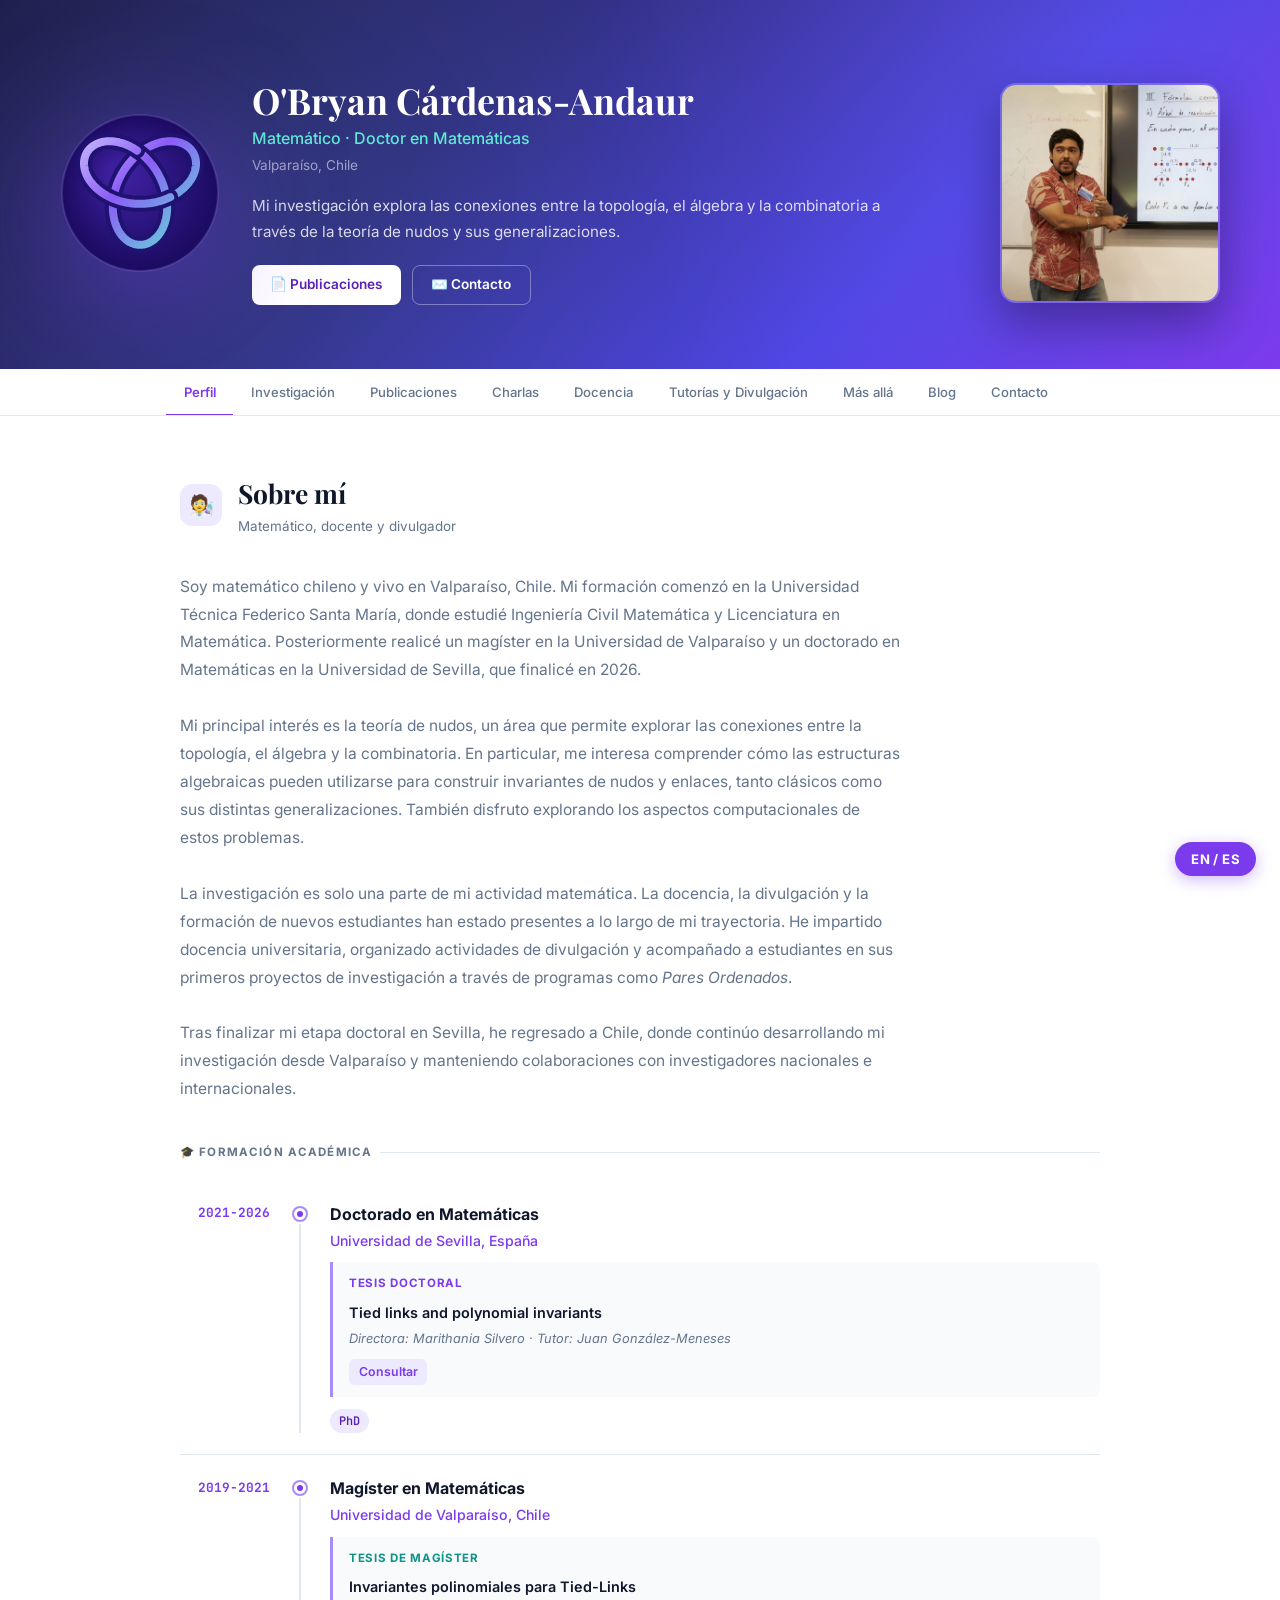
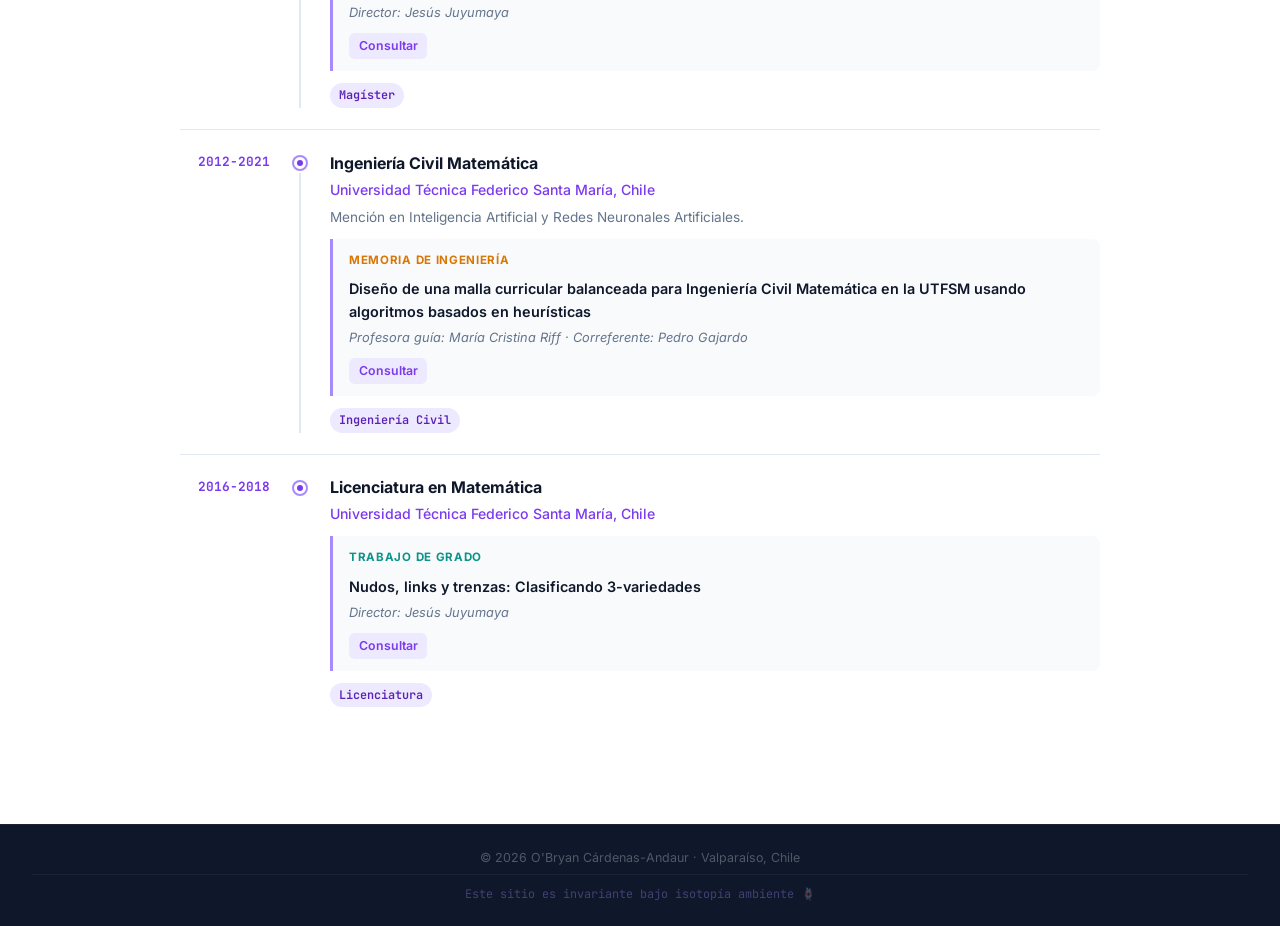
==== commit 40d7856d: "Add files via upload" ====
--- a/index.html
+++ b/index.html
@@ -353,6 +353,53 @@
     @media(max-width:480px){.teaching-principles{grid-template-columns:1fr}.teaching-group{padding:.85rem}}
 
     #mentor-content .subsec-title{margin-top:2rem;margin-bottom:1rem} #mentor-content .po-intro{max-width:none;margin-bottom:1rem} .mentor-grid{grid-template-columns:repeat(2,minmax(0,1fr));gap:1rem} .mentor-area{font-size:.76rem;font-weight:600;color:#7c3aed;margin-top:.65rem}.mentor-area.graphs,.mentor-area.biology{color:#0d9488}.mentor-area.games{color:#b45309}.mentor-resources{display:flex;flex-wrap:wrap;gap:.45rem;margin-top:.6rem}.mentor-resources:empty{display:none}.mentor-resources a{font-size:.76rem;padding:.3rem .55rem;background:#ede9fe;color:#5b21b6;border-radius:6px;text-decoration:none}.mentor-stats{display:grid;grid-template-columns:repeat(3,minmax(0,1fr));gap:.8rem;margin:1rem 0}.mentor-stats div{background:white;border:1px solid var(--border);border-radius:12px;text-align:center;padding:.7rem .2rem}.mentor-stats strong{display:block;color:#7c3aed;font-size:1.45rem}.mentor-stats span{font-size:.75rem;color:var(--slate-soft)}.mentor-list{display:grid;gap:.8rem}.mentor-out{display:flex;gap:1rem;background:white;border:1px solid var(--border);border-radius:12px;padding:1rem;min-width:0}.mentor-out>div{flex:1;min-width:0}.mentor-out h3{font-size:.95rem;margin:.25rem 0;color:var(--slate)}.mentor-out p{font-size:.88rem;color:var(--slate-soft);line-height:1.6}.mentor-icon{width:36px;height:36px;flex:none;border-radius:8px;background:#ccfbf1;color:#0d9488;padding:7px}.mentor-icon svg{width:100%;height:100%}.mentor-timeline{display:grid;gap:.9rem;margin-top:1rem}.mentor-timeline strong,.mentor-timeline span{display:block;font-size:.8rem}.mentor-timeline span{color:var(--slate-soft)}.mentor-track{height:9px;background:#f1f5f9;border-radius:6px;position:relative;margin-top:.3rem}.mentor-track i{position:absolute;height:100%;border-radius:6px}.mentor-axis{display:flex;justify-content:space-between}.mentor-axis span{font-size:.68rem}@media(max-width:600px){.mentor-grid{grid-template-columns:1fr}.mentor-out{gap:.65rem;padding:.8rem}.mentor-stats span{font-size:.65rem}}
+    #interest-list {display:block;scroll-margin-top:90px;}
+    .beyond-intro,.album-description {max-width:850px;line-height:1.8;color:#e0e7ff;}
+    .beyond-intro p,.album-description p {margin-bottom:.85rem;}
+    .beyond-heading {font-size:1.12rem;margin:1.7rem 0 .8rem;color:#fff;}
+    .album-grid {display:grid;gap:1rem;align-items:stretch;}
+    .album-grid-three {grid-template-columns:repeat(3,minmax(0,1fr));}
+    .album-grid-two {grid-template-columns:repeat(2,minmax(0,1fr));}
+    .album-card {display:flex;flex-direction:column;text-align:left;overflow:hidden;border:1px solid #ffffff30;background:#ffffff0d;color:white;border-radius:16px;font:inherit;cursor:pointer;transition:transform .2s,border-color .2s;min-width:0;}
+    .album-card:hover {transform:translateY(-3px);border-color:#c4b5fd;}
+    .album-cover {position:relative;aspect-ratio:4/3;width:100%;background:linear-gradient(135deg,var(--album-accent),#1e1b4b);display:grid;place-items:center;overflow:hidden;}
+    .album-grid-two .album-cover {aspect-ratio:16/9;}
+    .album-cover img {position:absolute;inset:0;width:100%;height:100%;object-fit:cover;z-index:1;}
+    .album-icon {font-size:3rem;}
+    .album-card-body {padding:1rem 1.1rem;display:flex;flex-direction:column;gap:.5rem;flex:1;}
+    .album-card-body h3 {font-size:1.05rem;color:white;line-height:1.35;}
+    .album-card-body p {color:#dbeafe;font-size:.88rem;}
+    .album-card-body>span {color:#c4b5fd;font-size:.82rem;font-weight:600;margin-top:auto;}
+    .album-back {background:transparent;border:1px solid #ffffff45;border-radius:8px;color:#e0e7ff;padding:.45rem .85rem;font:inherit;font-size:.85rem;cursor:pointer;margin-bottom:1rem;}
+    .album-detail {border:1px solid #ffffff25;border-radius:16px;background:#ffffff09;padding:clamp(1rem,3vw,2rem);}
+    .album-detail>h3 {font-family:'Playfair Display',serif;font-size:clamp(1.35rem,3vw,2rem);color:white;}
+    .album-tagline {color:#c4b5fd;font-style:italic;margin:.25rem 0 1.2rem;}
+    .album-extra {margin:1.5rem 0;}
+    .album-extra h4 {font-size:1.05rem;margin-bottom:.5rem;}
+    .album-extra p {color:#e0e7ff;font-size:.9rem;margin-bottom:.8rem;}
+    .album-artists {display:grid;grid-template-columns:repeat(2,minmax(0,1fr));gap:.65rem;}
+    .album-artists a {display:flex;flex-wrap:wrap;justify-content:space-between;gap:.4rem;padding:.75rem 1rem;background:#ffffff10;border:1px solid #ffffff25;border-radius:10px;color:#fff;text-decoration:none;overflow-wrap:anywhere;}
+    .album-artists a small {color:#fdba74;}
+    .album-artists a:hover {border-color:#fb923c;}
+    .album-media-grid {display:grid;grid-template-columns:repeat(3,minmax(0,1fr));gap:.75rem;}
+    .album-media-tile {position:relative;display:block;aspect-ratio:4/3;overflow:hidden;border:1px solid #ffffff20;border-radius:10px;background:#1e1b4b;color:white;cursor:pointer;padding:0;min-width:0;}
+    .album-media-tile img,.album-media-tile video {display:block;width:100%;height:100%;object-fit:cover;pointer-events:none;}
+    .album-video-badge {position:absolute;inset:0;display:grid;place-content:center;background:#0002;font-weight:600;text-shadow:0 1px 5px black;}
+    .album-caption {position:absolute;bottom:0;left:0;right:0;background:#000b;padding:.4rem;font-size:.75rem;}
+    .album-empty {color:#c7d2fe;font-size:.9rem;padding:1rem;border:1px dashed #ffffff35;border-radius:10px;}
+    #album-lightbox {position:fixed;inset:0;margin:auto;width:min(96vw,1100px);max-height:95dvh;overflow:auto;border:1px solid #ffffff35;border-radius:14px;background:#14112c;color:#fff;padding:1rem;}
+    #album-lightbox::backdrop {background:#080616e6;}
+    .album-lightbox-bar {display:flex;align-items:center;justify-content:space-between;gap:.7rem;margin-bottom:.5rem;}
+    .album-lightbox-bar button {border:1px solid #ffffff45;background:#ffffff12;color:white;border-radius:8px;font-size:1.2rem;min-width:44px;min-height:44px;cursor:pointer;}
+    .album-lightbox-bar button:disabled {opacity:.3;cursor:default;}
+    #album-lightbox-content {display:grid;place-items:center;min-height:100px;}
+    #album-lightbox-content img,#album-lightbox-content video {max-width:100%;max-height:76dvh;object-fit:contain;}
+    #album-lightbox-caption {text-align:center;color:#e0e7ff;font-size:.85rem;margin-top:.5rem;}
+    .album-card:focus-visible,.album-back:focus-visible,.album-media-tile:focus-visible,.album-artists a:focus-visible,#album-lightbox button:focus-visible {outline:3px solid #5eead4;outline-offset:3px;}
+    @media(max-width:700px){.album-grid-three,.album-grid-two{grid-template-columns:repeat(2,minmax(0,1fr));}.album-media-grid{grid-template-columns:repeat(2,minmax(0,1fr));}}
+    @media(max-width:460px){.album-grid-three,.album-grid-two,.album-artists{grid-template-columns:1fr;}.album-cover,.album-grid-two .album-cover{aspect-ratio:16/9;}.album-card-body{padding:.9rem;}}
+    @media(prefers-reduced-motion:reduce){.album-card{transition:none;}.album-card:hover{transform:none;}}
+
 </style>
 </head>
 <body>
@@ -380,7 +427,7 @@
     <button class="tab-btn" data-tab="charlas" data-es="Charlas" data-en="Talks" onclick="switchTab('charlas')">Charlas</button>
     <button class="tab-btn" data-tab="docencia" data-es="Docencia" data-en="Teaching" onclick="switchTab('docencia')">Docencia</button>
     <button class="tab-btn" data-tab="tutorias-div" data-es="Tutorías y Divulgación" data-en="Mentoring &amp; Outreach" onclick="switchTab('tutorias-div')">Tutorías y Divulgación</button>
-    <button class="tab-btn" data-tab="mas-alla" data-es="Más allá" data-en="Beyond Math" onclick="switchTab('mas-alla')">Más allá</button>
+    <button class="tab-btn" data-tab="mas-alla" data-es="Más allá" data-en="Beyond Knots" onclick="switchTab('mas-alla')">Más allá</button>
     <button class="tab-btn" data-tab="blog" data-es="Blog" data-en="Blog" onclick="switchTab('blog')">Blog</button>
     <button class="tab-btn" data-tab="contacto" data-es="Contacto" data-en="Contact" onclick="switchTab('contacto')">Contacto</button>
   </div>
@@ -457,7 +504,7 @@
 <div id="tab-mas-alla" class="tab-panel sec">
   <div class="sec-inner">
     <div class="sec-header"><div class="sec-icon ic-star">✨</div><div><h2>Más allá de los nudos</h2><p>El matemático fuera del pizarrón</p></div></div>
-    <div class="interest-grid" id="interest-list"></div>
+    <div id="interest-list"></div>
   </div>
 </div>
 <div id="tab-blog" class="tab-panel sec">
@@ -487,6 +534,7 @@
   <div class="footer-text" id="footer-name"></div>
   <div class="footer-motto">Este sitio es invariante bajo isotopía ambiente 🪢</div>
 </footer>
+<dialog id="album-lightbox" aria-label="Media gallery / Galería multimedia"><div class="album-lightbox-bar"><button type="button" id="album-prev" aria-label="Anterior">‹</button><span id="album-lightbox-count" aria-live="polite"></span><button type="button" id="album-next" aria-label="Siguiente">›</button><button type="button" id="album-close" aria-label="Cerrar">×</button></div><div id="album-lightbox-content"></div><p id="album-lightbox-caption"></p></dialog>
 <script>
 let currentLang = 'es';
 try { if(localStorage.getItem('site-language')==='en') currentLang='en'; } catch {}
@@ -572,8 +620,8 @@
     ['#teaching-past .doc-block-title','Cursos anteriores','Past courses'],
     ['#teaching-mini .doc-block-title','🪢 Minicursos y cursillos','🪢 Short courses'],
     ['#teaching-assistant .doc-block-title','📐 Ayudantías','📐 Teaching assistantships'],
-    ['#tab-mas-alla .sec-header h2','Más allá de los nudos','Beyond knots'],
-    ['#tab-mas-alla .sec-header p','El matemático fuera del pizarrón','The mathematician beyond the blackboard'],
+    ['#tab-mas-alla .sec-header h2','Más allá de los nudos','Beyond Knots'],
+    ['#tab-mas-alla .sec-header p','Intereses, experiencias y recuerdos','Interests, experiences and memories'],
     ['#tab-blog .sec-header p','Notas, reflexiones y cosas que me gustaría compartir','Notes, reflections and things I would like to share'],
     ['#tab-contacto .sec-header h2','Contacto','Contact'],
     ['#tab-contacto .sec-header p','Colaboraciones, consultas académicas o estudiantes de tesis','Collaborations, academic enquiries and thesis students'],
@@ -778,10 +826,7 @@
     document.getElementById('mentor-title').textContent=m('Tutorías y Divulgación','Mentoring & Outreach');
     document.getElementById('mentor-sub').textContent=m('Formación de estudiantes y compromiso con la comunidad matemática','Student mentoring and engagement with the mathematical community');
     document.getElementById('mentor-content').innerHTML=`<h3 class="subsec-title">${m('Formación y acompañamiento de estudiantes','Student mentoring')}</h3><p class="po-intro">${m('Considero que acompañar a estudiantes en sus primeras experiencias de investigación es una parte fundamental de la actividad matemática. A través de proyectos de lectura dirigida y modelación matemática, busco fomentar su curiosidad, autonomía y capacidad para explorar problemas que van más allá de los contenidos habituales de sus asignaturas.','I consider mentoring students in their first research experiences a fundamental part of mathematical activity. Through directed reading and mathematical modelling projects, I seek to foster their curiosity, independence and ability to explore problems beyond their usual coursework.')}</p><h3 class="subsec-title">Pares Ordenados</h3><p class="po-intro">${m('Desde 2023 participo como tutor en este programa latinoamericano de lectura dirigida, acompañando a estudiantes universitarios en la exploración de temas matemáticos.','Since 2023 I have mentored university students exploring mathematical topics through this Latin American directed reading programme.')} <a href="https://sites.google.com/view/23paresordenados/inicio" target="_blank" rel="noopener noreferrer">${m('Web del programa','Programme website')} ↗</a></p><div class="mentor-stats">${[[pares.length,m('Proyectos','Projects')],[new Set(pares.map(s=>s.year.split(' · ')[1])).size,m('Países','Countries')],[pares.filter(s=>s.award).length,m('Reconocimientos','Recognitions')]].map(([v,l])=>`<div><strong>${v}</strong><span>${l}</span></div>`).join('')}</div><div class="students-grid mentor-grid">${pares.map(renderStudent).join('')}</div><h3 class="subsec-title">${m('Laboratorio de Modelación I · UTFSM','Mathematical Modelling Lab I · UTFSM')}</h3><div class="students-grid mentor-grid">${lab.map(renderStudent).join('')}</div><h3 class="subsec-title">${m('Divulgación matemática','Mathematical outreach')}</h3><p class="po-intro">${m('Me interesa acercar las matemáticas a públicos diversos y contribuir a la construcción de una comunidad matemática abierta y participativa. A lo largo de mi trayectoria he participado en festivales, talleres, ciclos de charlas y otras iniciativas de divulgación y formación.','I am interested in bringing mathematics to diverse audiences and contributing to an open and participatory mathematical community. Throughout my career I have participated in festivals, workshops, lecture series and other outreach and educational initiatives.')}</p><div class="mentor-list">${outreach.filter(o=>o.category!=='education').map(renderOut).join('')}</div><h3 class="subsec-title">${m('Compromiso educativo','Educational engagement')}</h3><div class="mentor-list">${outreach.filter(o=>o.category==='education').map(renderEducation).join('')}</div>`;
-    document.getElementById('interest-list').innerHTML=(d.interests||[]).map(i=>{
-      const photos=(i.photos||[]).filter(p=>photoUrl(p.src));
-      return `<article class="interest-card"><h3>${esc(i.emoji)} ${esc(i.title)}</h3><p>${esc(i.description)}</p>${photos.length?`<div class="interest-photos">${photos.map(p=>`<figure><a href="${photoUrl(p.src)}" target="_blank" rel="noopener noreferrer"><img src="${photoUrl(p.src)}" alt="${esc(p.alt||i.title)}" loading="lazy"></a>${p.caption?`<figcaption>${esc(p.caption)}</figcaption>`:''}</figure>`).join('')}</div>`:`<div class="photo-placeholder">${currentLang==='en'?'Gallery coming soon':'Galería próximamente'}</div>`}</article>`;
-    }).join('');
+    renderBeyond();
     const posts=(d.blog||[]).filter(p=>p.published===true).sort((a,b)=>String(b.date).localeCompare(String(a.date)));
     document.getElementById('blog-list').innerHTML=posts.length?posts.map(p=>`<article class="blog-card"><div class="talk-meta">${esc(p.date)} · ${esc(p.category)}</div><h3>${esc(p.title)}</h3><p>${esc(p.summary)}</p><details><summary>${currentLang==='en'?'Read post':'Leer entrada'}</summary>${(p.paragraphs||[]).map(x=>`<p>${esc(x)}</p>`).join('')}</details></article>`).join(''):`<p class="empty-note">${currentLang==='en'?'Notes and reflections coming soon.':'Próximamente compartiré aquí notas y reflexiones.'}</p>`;
     const links=[
@@ -796,6 +841,64 @@
       </a>`).join('');
     applyLang(d);
 }
+let beyondIndex = {};
+let activeAlbum = null;
+let activeMedia = 0;
+const beyondText=(es,en)=>currentLang==='en'?en:es;
+const beyondAlbums=()=>{const d=cachedData||{};return (currentLang==='en'?localize(d):d).interests||[];};
+const mediaPath=s=>{if(typeof s!=='string'||!s.startsWith('images/')||s.split('/').some(x=>!x||x==='.'||x==='..'||/[\\\u0000-\u001f]/.test(x)))return '';return esc(s.split('/').map(encodeURIComponent).join('/'));};
+function albumMedia(a){
+  const indexed=Array.isArray(beyondIndex[a.id]);
+  const metadata=new Map((a.photos||[]).filter(p=>p&&p.src).map(p=>[p.src,p]));
+  const found=indexed?beyondIndex[a.id]:(a.photos||[]);
+  const byPath=new Map();
+  for(const raw of found){
+    const item=raw&&{...raw,...metadata.get(raw.src)};
+    if(!item||typeof item.src!=='string'||!item.src.startsWith(a.folder)||!mediaPath(item.src))continue;
+    const type=/\.(mp4|webm)$/i.test(item.src)?'video':/\.(jpe?g|png|webp|gif|avif)$/i.test(item.src)?'image':null;
+    if(type)byPath.set(item.src,{...byPath.get(item.src),...item,type});
+  }
+  const items=[...byPath.values()];
+  const cover=items.find(p=>p.type==='image'&&/^portada\.(jpe?g|png|webp|gif|avif)$/i.test(p.src.split('/').pop()))||items.find(p=>p.type==='image');
+  return cover?[cover,...items.filter(p=>p!==cover)]:items;
+}
+function albumCard(a){
+  const cover=albumMedia(a).find(p=>p.type==='image');
+  return `<button type="button" class="album-card" data-album="${esc(a.id)}"><div class="album-cover" style="--album-accent:${esc(a.color)}">${cover?`<img src="${mediaPath(cover.src)}" alt="" loading="lazy" onerror="this.remove()">`:''}<span class="album-icon" aria-hidden="true">${esc(a.emoji)}</span></div><div class="album-card-body"><h3>${esc(a.title)}</h3>${a.description?`<p>${esc(a.description)}</p>`:''}<span>${beyondText('Ver álbum','View album')} →</span></div></button>`;
+}
+function renderBeyond(){
+  const target=document.getElementById('interest-list');if(!target||!cachedData)return;
+  const albums=beyondAlbums(),d=currentLang==='en'?localize(cachedData):cachedData;
+  const a=albums.find(x=>x.id===activeAlbum);
+  if(!a){activeAlbum=null;target.innerHTML=`<div class="beyond-intro">${(d.beyondIntro||[]).map(p=>`<p>${esc(p)}</p>`).join('')}</div><h3 class="beyond-heading">${beyondText('Mis aficiones','My interests')}</h3><div class="album-grid album-grid-three">${albums.slice(0,3).map(albumCard).join('')}</div><h3 class="beyond-heading">${beyondText('Experiencias y recuerdos','Experiences and memories')}</h3><div class="album-grid album-grid-two">${albums.slice(3).map(albumCard).join('')}</div>`;return;}
+  const media=albumMedia(a);
+  const artists=(a.artists||[]).filter(x=>httpUrl(x.url));
+  target.innerHTML=`<button class="album-back" type="button" data-back>← ${beyondText('Volver a los álbumes','Back to albums')}</button><article class="album-detail"><h3>${esc(a.emoji)} ${esc(a.title)}</h3><p class="album-tagline">${esc(a.description)}</p><div class="album-description">${(a.paragraphs||[]).map(p=>`<p>${esc(p)}</p>`).join('')}</div>${artists.length?`<section class="album-extra"><h4>${beyondText('Artistas que recomiendo','Artists I recommend')}</h4><p>${beyondText('Algunos artistas que he tenido la oportunidad de conocer gracias a la música electrónica y cuyo trabajo me gustaría compartir:','Some artists I have had the chance to meet through electronic music and whose work I would like to share:')}</p><div class="album-artists">${artists.map(x=>`<a href="${httpUrl(x.url)}" target="_blank" rel="noopener noreferrer"><span>${esc(x.name)}</span><small>SoundCloud ↗</small></a>`).join('')}</div></section>`:''}${a.id==='congresos'?`<p><button type="button" class="album-back" data-talks>${beyondText('Consultar charlas y presentaciones','Browse talks and presentations')} →</button></p>`:''}<h4 class="beyond-heading">${beyondText('Galería multimedia','Media gallery')}</h4>${media.length?`<div class="album-media-grid">${media.map((p,i)=>`<button type="button" class="album-media-tile" data-media="${i}" aria-label="${esc(p.caption||beyondText('Abrir archivo','Open media')+' '+(i+1))}">${p.type==='video'?`<video src="${mediaPath(p.src)}#t=0.1" ${mediaPath(p.poster)?`poster="${mediaPath(p.poster)}"`:""} preload="none" muted playsinline aria-hidden="true"></video><span class="album-video-badge">▶ ${beyondText('Vídeo','Video')}</span>`:`<img src="${mediaPath(p.src)}" alt="${esc(p.alt||p.caption||a.title)}" loading="lazy">`}${p.caption?`<span class="album-caption">${esc(p.caption)}</span>`:''}</button>`).join('')}</div>`:`<p class="album-empty">${beyondText('Próximamente compartiré fotografías y vídeos de este álbum.','Photos and videos from this album will be shared soon.')}</p>`}</article>`;
+}
+function showAlbum(id){activeAlbum=id;renderBeyond();document.getElementById('interest-list').scrollIntoView({block:'start',behavior:'smooth'});document.querySelector('#interest-list [data-back]')?.focus({preventScroll:true});}
+const albumDialog=document.getElementById('album-lightbox');
+let albumTrigger=null;
+function renderLightbox(){
+ const a=beyondAlbums().find(x=>x.id===activeAlbum);if(!a)return;
+ const items=albumMedia(a);if(!items.length)return;
+ activeMedia=(activeMedia+items.length)%items.length;const p=items[activeMedia];
+ document.getElementById('album-lightbox-content').innerHTML=p.type==='video'?`<video src="${mediaPath(p.src)}" controls playsinline preload="metadata" aria-label="${esc(p.caption||a.title)}"></video>`:`<img src="${mediaPath(p.src)}" alt="${esc(p.alt||p.caption||a.title)}">`;
+ document.getElementById('album-lightbox-caption').textContent=[p.caption,p.location,p.year].filter(Boolean).join(' · ');
+ document.getElementById('album-lightbox-count').textContent=`${activeMedia+1} / ${items.length}`;
+ for(const [id,es,en] of [['album-close','Cerrar','Close'],['album-prev','Anterior','Previous'],['album-next','Siguiente','Next']])document.getElementById(id).setAttribute('aria-label',beyondText(es,en));
+ document.getElementById('album-prev').disabled=items.length<2;document.getElementById('album-next').disabled=items.length<2;
+}
+function openMedia(i,trigger){activeMedia=i;albumTrigger=trigger;renderLightbox();if(!albumDialog.open)albumDialog.showModal();document.getElementById('album-close').focus();}
+function moveMedia(n){activeMedia+=n;renderLightbox();}
+document.getElementById('interest-list').addEventListener('click',e=>{const b=e.target.closest('button');if(!b)return;if(b.dataset.album)showAlbum(b.dataset.album);else if(b.hasAttribute('data-back')){const id=activeAlbum;activeAlbum=null;renderBeyond();document.querySelector(`[data-album="${id}"]`)?.focus({preventScroll:true});document.getElementById('interest-list').scrollIntoView({block:'start',behavior:'smooth'});}else if(b.hasAttribute('data-media'))openMedia(Number(b.dataset.media),b);else if(b.hasAttribute('data-talks'))switchTab('charlas');});
+document.getElementById('album-close').addEventListener('click',()=>albumDialog.close());
+document.getElementById('album-prev').addEventListener('click',()=>moveMedia(-1));
+document.getElementById('album-next').addEventListener('click',()=>moveMedia(1));
+albumDialog.addEventListener('close',()=>{document.getElementById('album-lightbox-content').replaceChildren();albumTrigger?.focus({preventScroll:true});});
+albumDialog.addEventListener('click',e=>{if(e.target===albumDialog)albumDialog.close();});
+albumDialog.addEventListener('keydown',e=>{if(e.target.tagName==='VIDEO')return;if(e.key==='ArrowLeft'||e.key==='ArrowRight'){e.preventDefault();moveMedia(e.key==='ArrowLeft'?-1:1);}});
+fetch('media-index.json',{cache:'no-cache'}).then(r=>r.ok?r.json():{}).then(d=>{beyondIndex=d&&typeof d==='object'?d:{};renderBeyond();}).catch(()=>{});
+
 </script>
 </body>
 </html>
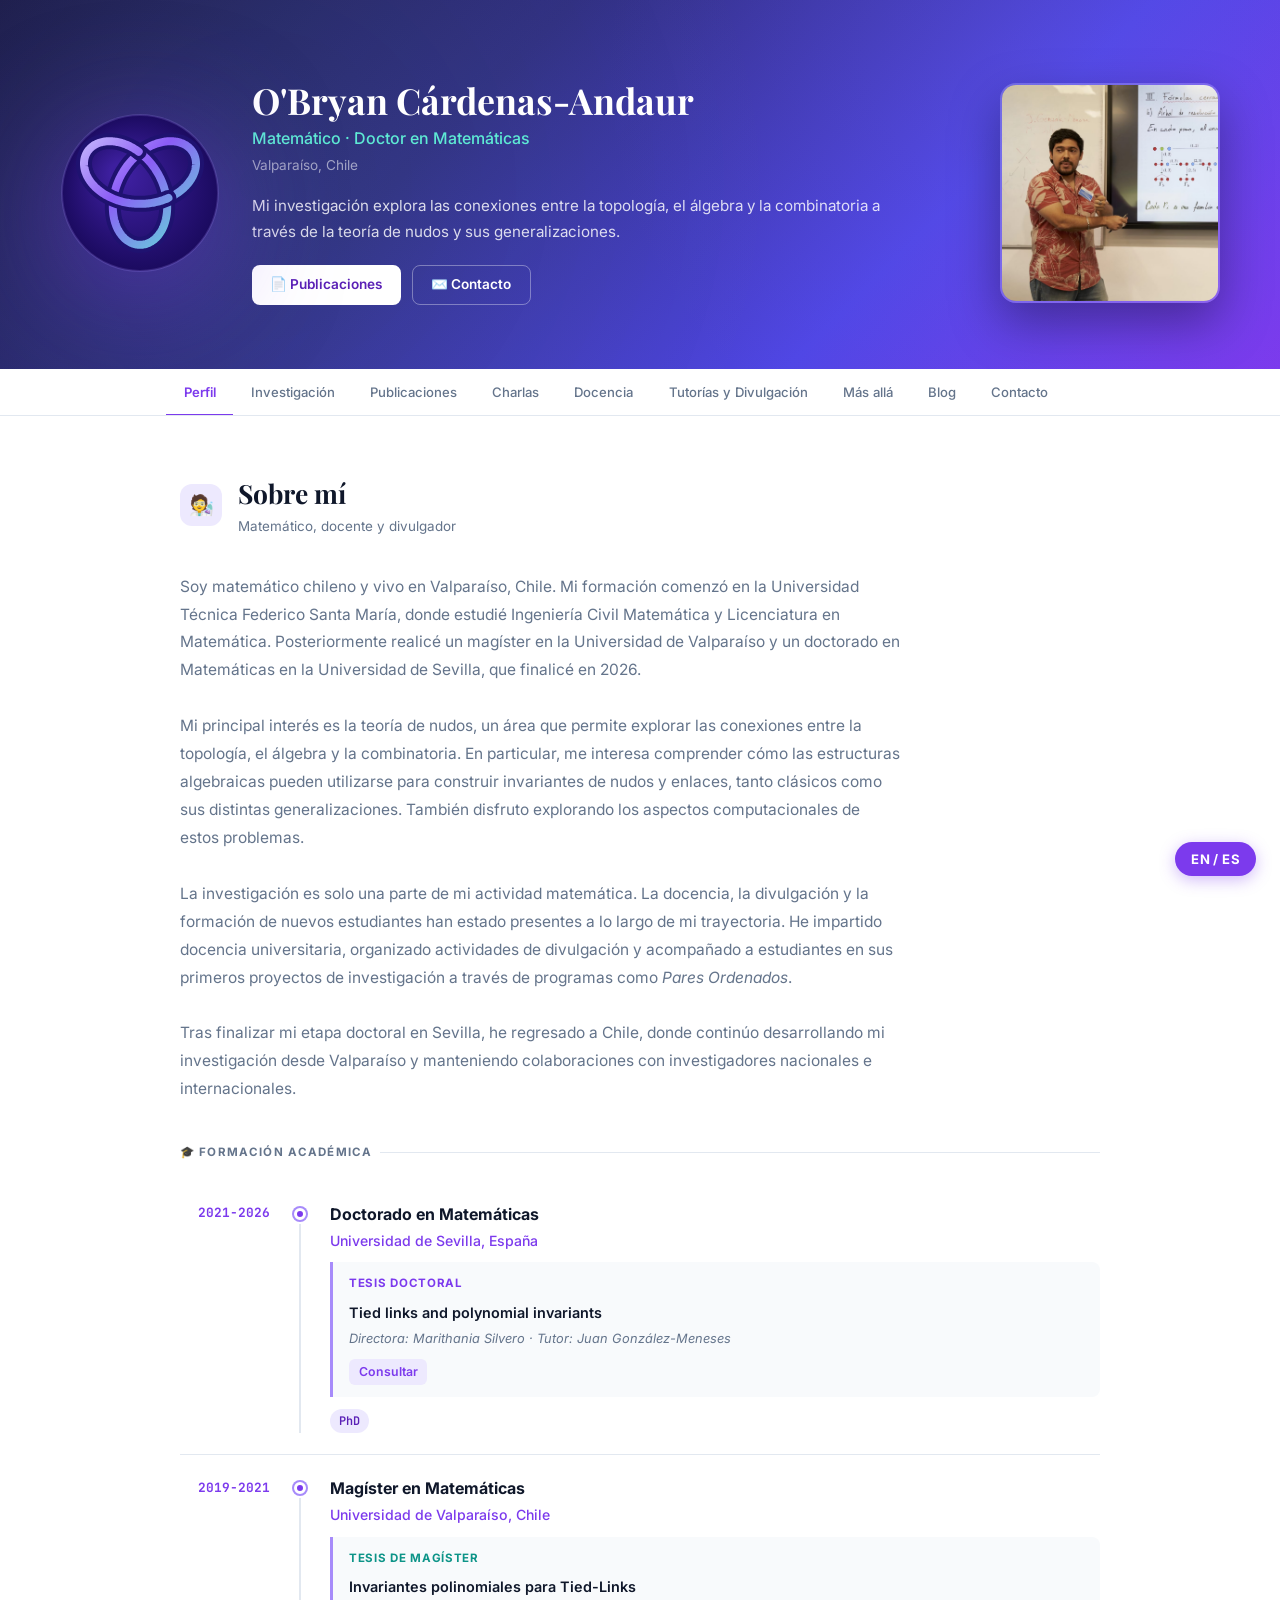
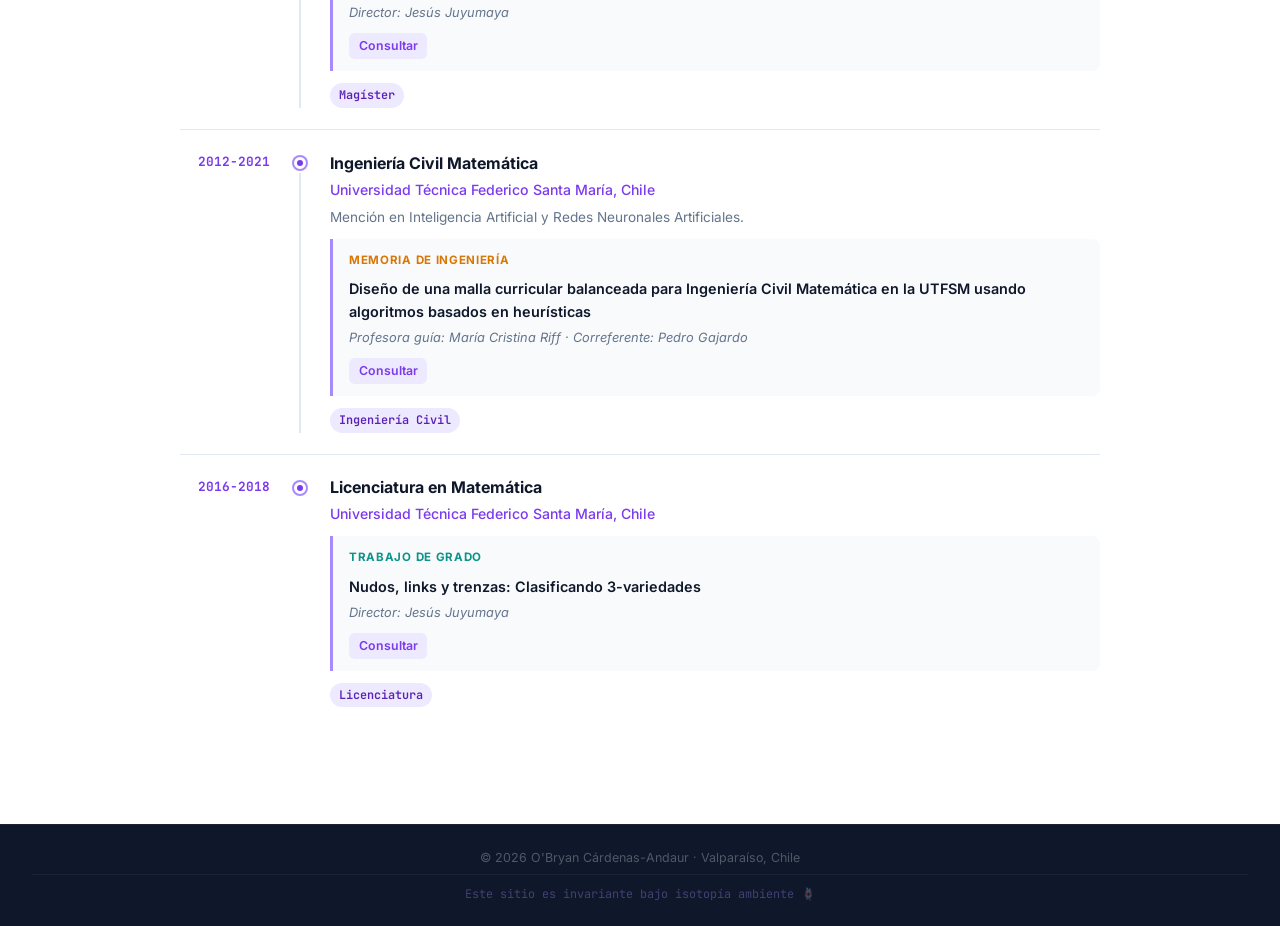
==== commit dd50d407: "Add files via upload" ====
--- a/index.html
+++ b/index.html
@@ -377,7 +377,10 @@
     .album-extra {margin:1.5rem 0;}
     .album-extra h4 {font-size:1.05rem;margin-bottom:.5rem;}
     .album-extra p {color:#e0e7ff;font-size:.9rem;margin-bottom:.8rem;}
-    .album-artists {display:grid;grid-template-columns:repeat(2,minmax(0,1fr));gap:.65rem;}
+    .album-artists {display:grid;grid-template-columns:repeat(3,minmax(0,1fr));gap:.65rem;}
+    .artist-info {display:flex;flex-direction:column;gap:.35rem;min-width:0;}
+    .artist-genres {font-size:.78rem;color:#c7d2fe;line-height:1.45;}
+    @media(max-width:760px){.album-artists{grid-template-columns:repeat(2,minmax(0,1fr));}}
     .album-artists a {display:flex;flex-wrap:wrap;justify-content:space-between;gap:.4rem;padding:.75rem 1rem;background:#ffffff10;border:1px solid #ffffff25;border-radius:10px;color:#fff;text-decoration:none;overflow-wrap:anywhere;}
     .album-artists a small {color:#fdba74;}
     .album-artists a:hover {border-color:#fb923c;}
@@ -873,7 +876,7 @@
   if(!a){activeAlbum=null;target.innerHTML=`<div class="beyond-intro">${(d.beyondIntro||[]).map(p=>`<p>${esc(p)}</p>`).join('')}</div><h3 class="beyond-heading">${beyondText('Mis aficiones','My interests')}</h3><div class="album-grid album-grid-three">${albums.slice(0,3).map(albumCard).join('')}</div><h3 class="beyond-heading">${beyondText('Experiencias y recuerdos','Experiences and memories')}</h3><div class="album-grid album-grid-two">${albums.slice(3).map(albumCard).join('')}</div>`;return;}
   const media=albumMedia(a);
   const artists=(a.artists||[]).filter(x=>httpUrl(x.url));
-  target.innerHTML=`<button class="album-back" type="button" data-back>← ${beyondText('Volver a los álbumes','Back to albums')}</button><article class="album-detail"><h3>${esc(a.emoji)} ${esc(a.title)}</h3><p class="album-tagline">${esc(a.description)}</p><div class="album-description">${(a.paragraphs||[]).map(p=>`<p>${esc(p)}</p>`).join('')}</div>${artists.length?`<section class="album-extra"><h4>${beyondText('Artistas que recomiendo','Artists I recommend')}</h4><p>${beyondText('Algunos artistas que he tenido la oportunidad de conocer gracias a la música electrónica y cuyo trabajo me gustaría compartir:','Some artists I have had the chance to meet through electronic music and whose work I would like to share:')}</p><div class="album-artists">${artists.map(x=>`<a href="${httpUrl(x.url)}" target="_blank" rel="noopener noreferrer"><span>${esc(x.name)}</span><small>SoundCloud ↗</small></a>`).join('')}</div></section>`:''}${a.id==='congresos'?`<p><button type="button" class="album-back" data-talks>${beyondText('Consultar charlas y presentaciones','Browse talks and presentations')} →</button></p>`:''}<h4 class="beyond-heading">${beyondText('Galería multimedia','Media gallery')}</h4>${media.length?`<div class="album-media-grid">${media.map((p,i)=>`<button type="button" class="album-media-tile" data-media="${i}" aria-label="${esc(p.caption||beyondText('Abrir archivo','Open media')+' '+(i+1))}">${p.type==='video'?`<video src="${mediaPath(p.src)}#t=0.1" ${mediaPath(p.poster)?`poster="${mediaPath(p.poster)}"`:""} preload="none" muted playsinline aria-hidden="true"></video><span class="album-video-badge">▶ ${beyondText('Vídeo','Video')}</span>`:`<img src="${mediaPath(p.src)}" alt="${esc(p.alt||p.caption||a.title)}" loading="lazy">`}${p.caption?`<span class="album-caption">${esc(p.caption)}</span>`:''}</button>`).join('')}</div>`:`<p class="album-empty">${beyondText('Próximamente compartiré fotografías y vídeos de este álbum.','Photos and videos from this album will be shared soon.')}</p>`}</article>`;
+  target.innerHTML=`<button class="album-back" type="button" data-back>← ${beyondText('Volver a los álbumes','Back to albums')}</button><article class="album-detail"><h3>${esc(a.emoji)} ${esc(a.title)}</h3><p class="album-tagline">${esc(a.description)}</p><div class="album-description">${(a.paragraphs||[]).map(p=>`<p>${esc(p)}</p>`).join('')}</div>${artists.length?`<section class="album-extra"><h4>${beyondText('Artistas que recomiendo','Artists I recommend')}</h4><p>${beyondText('Algunos artistas que he tenido la oportunidad de conocer gracias a la música electrónica y cuyo trabajo me gustaría compartir:','Some artists I have had the chance to meet through electronic music and whose work I would like to share:')}</p><div class="album-artists">${artists.map(x=>`<a href="${httpUrl(x.url)}" target="_blank" rel="noopener noreferrer"><span class="artist-info"><strong>${esc(x.name)}</strong>${Array.isArray(x.genres)&&x.genres.length?`<span class="artist-genres">${esc(x.genres.join(" · "))}</span>`:""}</span><small>SoundCloud ↗</small></a>`).join('')}</div></section>`:''}${a.id==='congresos'?`<p><button type="button" class="album-back" data-talks>${beyondText('Consultar charlas y presentaciones','Browse talks and presentations')} →</button></p>`:''}<h4 class="beyond-heading">${beyondText('Galería multimedia','Media gallery')}</h4>${media.length?`<div class="album-media-grid">${media.map((p,i)=>`<button type="button" class="album-media-tile" data-media="${i}" aria-label="${esc(p.caption||beyondText('Abrir archivo','Open media')+' '+(i+1))}">${p.type==='video'?`<video src="${mediaPath(p.src)}#t=0.1" ${mediaPath(p.poster)?`poster="${mediaPath(p.poster)}"`:""} preload="none" muted playsinline aria-hidden="true"></video><span class="album-video-badge">▶ ${beyondText('Vídeo','Video')}</span>`:`<img src="${mediaPath(p.src)}" alt="${esc(p.alt||p.caption||a.title)}" loading="lazy">`}${p.caption?`<span class="album-caption">${esc(p.caption)}</span>`:''}</button>`).join('')}</div>`:`<p class="album-empty">${beyondText('Próximamente compartiré fotografías y vídeos de este álbum.','Photos and videos from this album will be shared soon.')}</p>`}</article>`;
 }
 function showAlbum(id){activeAlbum=id;renderBeyond();document.getElementById('interest-list').scrollIntoView({block:'start',behavior:'smooth'});document.querySelector('#interest-list [data-back]')?.focus({preventScroll:true});}
 const albumDialog=document.getElementById('album-lightbox');
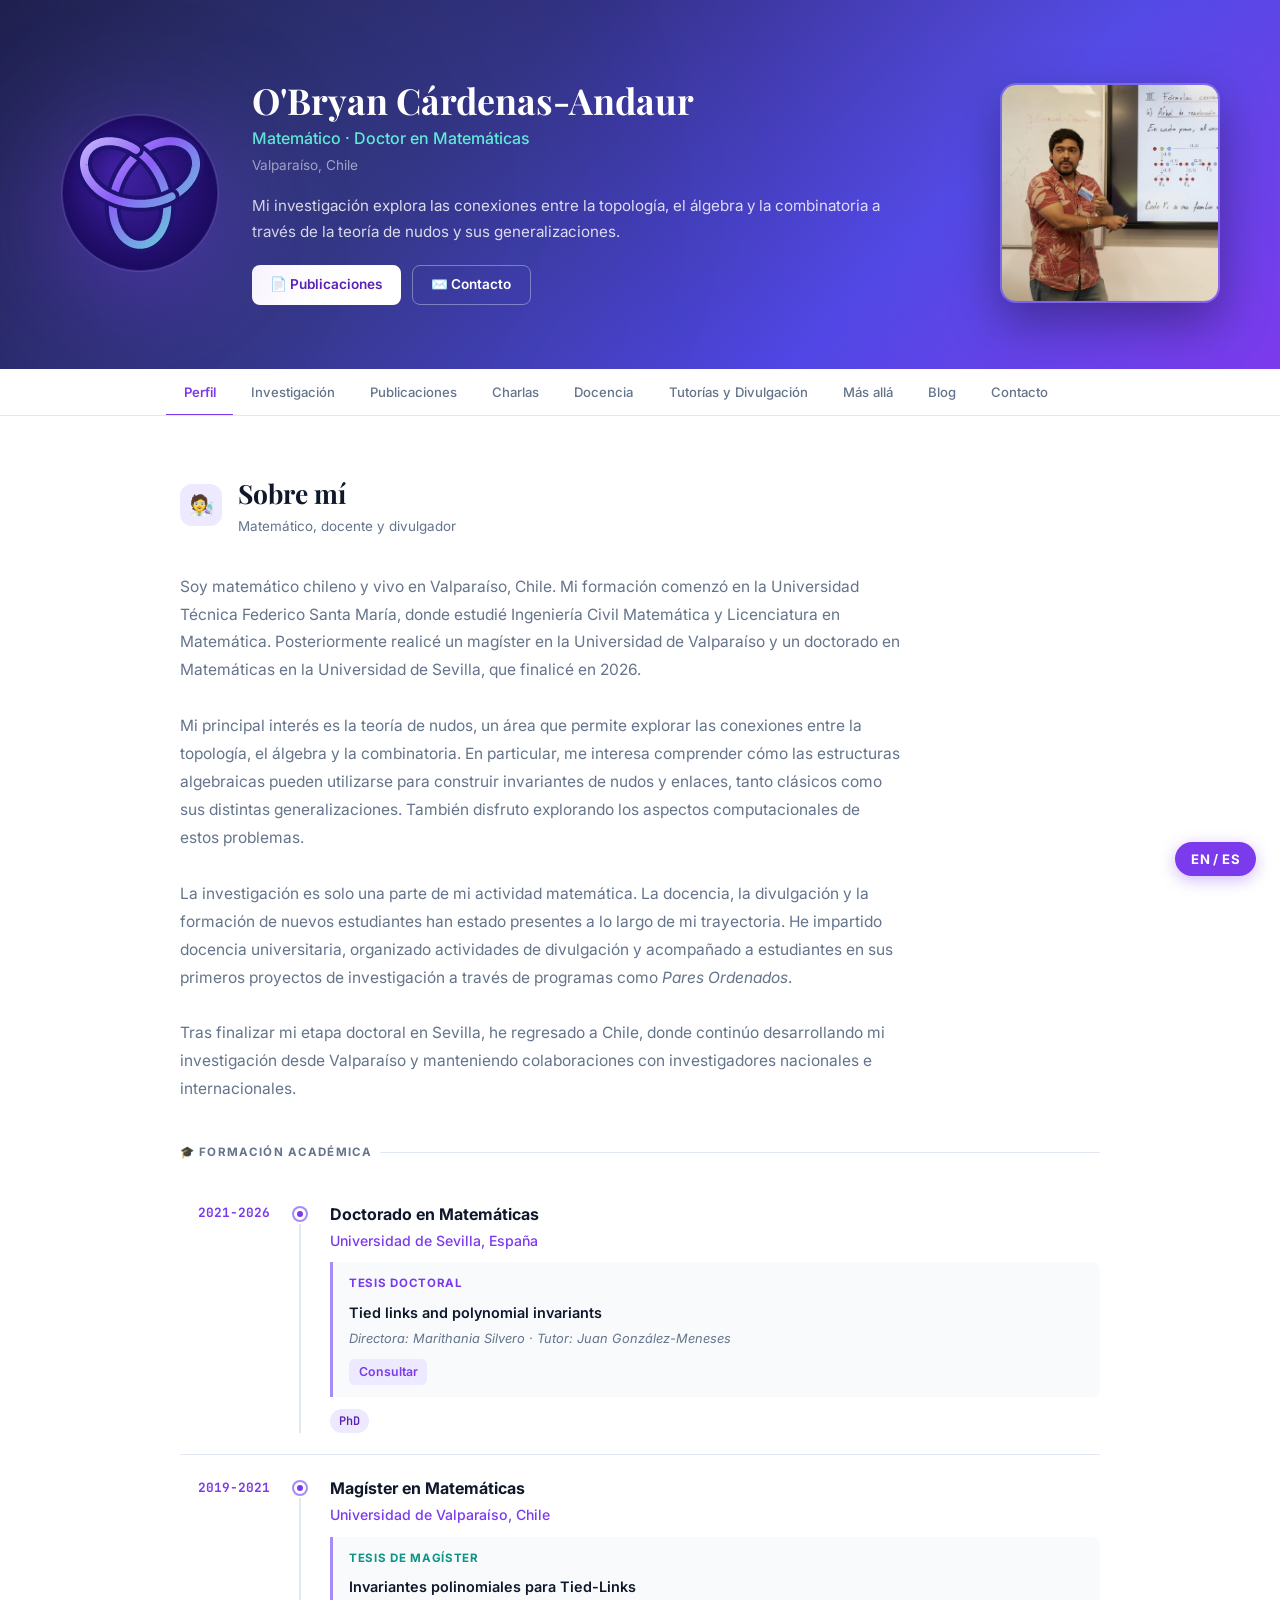
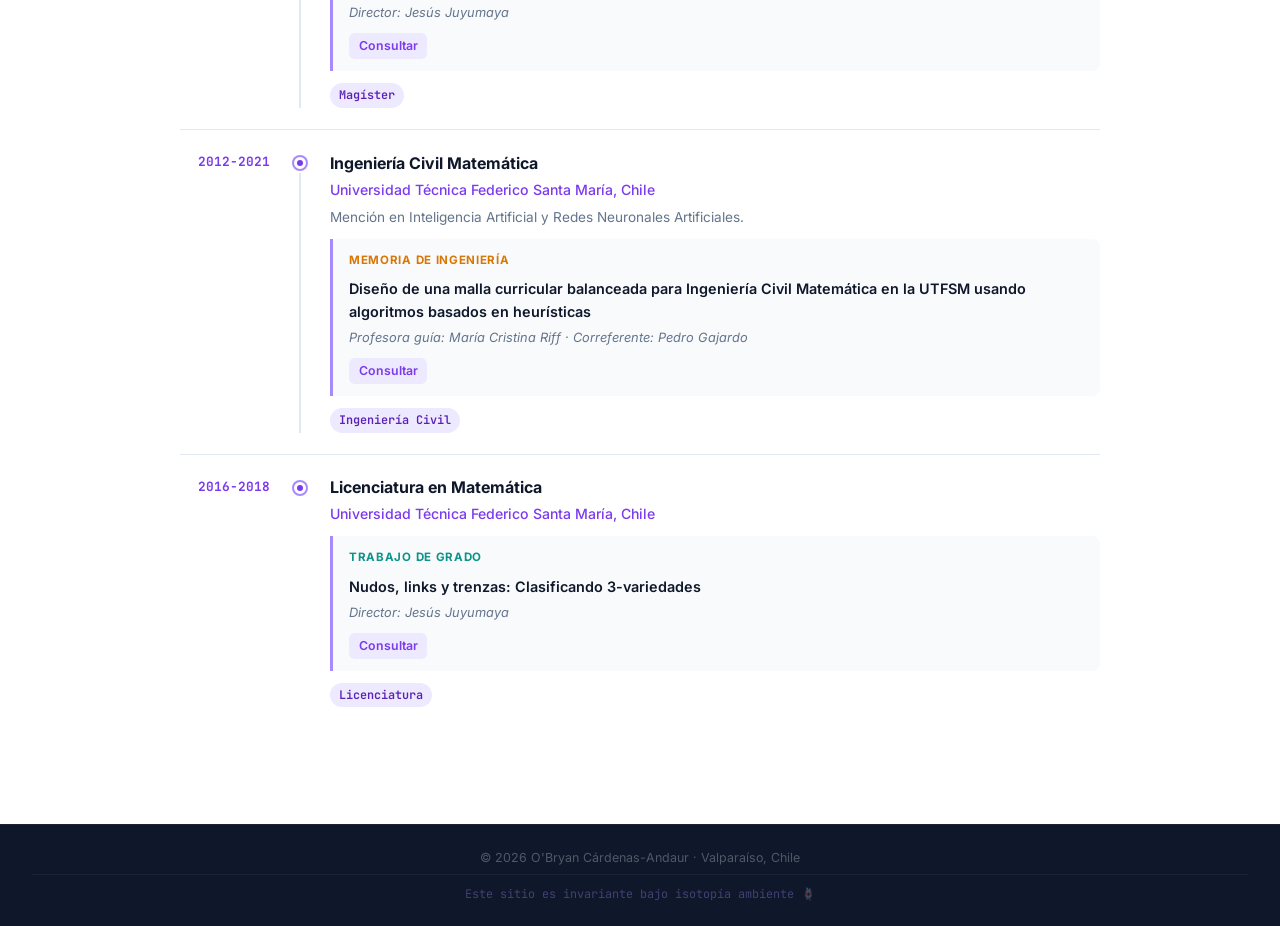
==== commit 4b981055: "Add files via upload" ====
--- a/index.html
+++ b/index.html
@@ -381,8 +381,8 @@
     .artist-info {display:flex;flex-direction:column;gap:.35rem;min-width:0;}
     .artist-genres {font-size:.78rem;color:#c7d2fe;line-height:1.45;}
     @media(max-width:760px){.album-artists{grid-template-columns:repeat(2,minmax(0,1fr));}}
-    .album-artists a {display:flex;flex-wrap:wrap;justify-content:space-between;gap:.4rem;padding:.75rem 1rem;background:#ffffff10;border:1px solid #ffffff25;border-radius:10px;color:#fff;text-decoration:none;overflow-wrap:anywhere;}
-    .album-artists a small {color:#fdba74;}
+    .album-artists a {display:flex;flex-direction:column;align-items:flex-start;justify-content:flex-start;gap:.5rem;padding:.75rem 1rem;background:#ffffff10;border:1px solid #ffffff25;border-radius:10px;color:#fff;text-decoration:none;overflow-wrap:anywhere;}
+    .album-artists a small {color:#fdba74;margin-top:auto;align-self:flex-start;}
     .album-artists a:hover {border-color:#fb923c;}
     .album-media-grid {display:grid;grid-template-columns:repeat(3,minmax(0,1fr));gap:.75rem;}
     .album-media-tile {position:relative;display:block;aspect-ratio:4/3;overflow:hidden;border:1px solid #ffffff20;border-radius:10px;background:#1e1b4b;color:white;cursor:pointer;padding:0;min-width:0;}
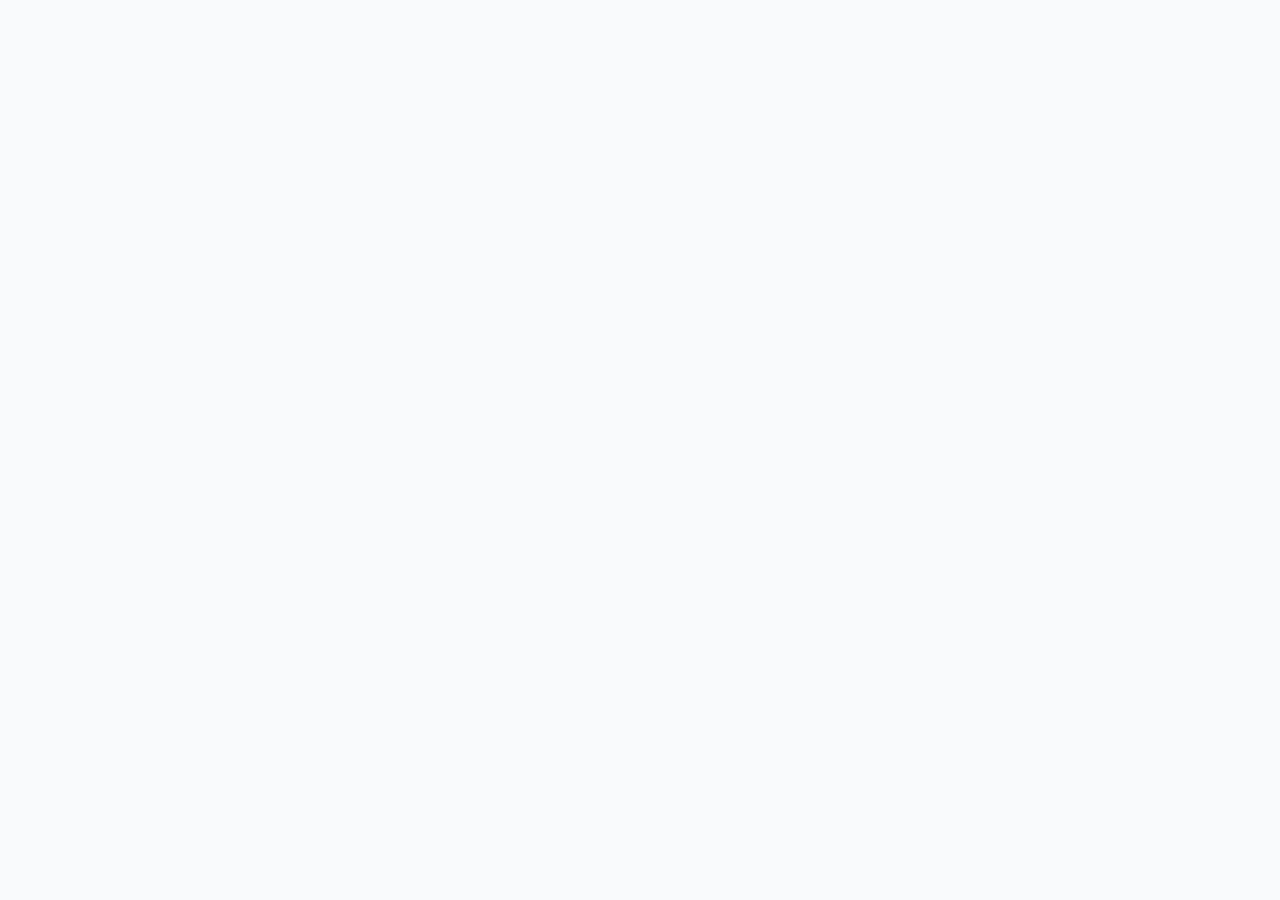
==== commit 115fc9aa: "Add files via upload" ====
--- a/index.html
+++ b/index.html
@@ -290,10 +290,10 @@
     .research-diagram {background:#f8fafc;border-radius:10px;padding:.4rem;}
     .research-diagram svg {width:100%;display:block;}
     #tab-investigacion h4 {font-size:1rem;line-height:1.45;margin-bottom:.35rem;}
-    .research-line p,.research-record p,.research-other p {font-size:.875rem;color:var(--slate-mid);line-height:1.7;}
+    .research-line p,.research-record p,.research-other p {font-size:.875rem;color:var(--slate-mid);line-height:1.7}
     .research-related-list {margin-top:.65rem;display:flex;flex-direction:column;align-items:flex-start;gap:.2rem;font-size:.78rem;}
     .research-related-list span {color:var(--slate-soft);font-weight:600;}
-    .research-related {color:var(--violet-dark);text-underline-offset:3px;}
+    .research-related {color:var(--violet-dark);text-underline-offset:3px)}
     .research-other {display:grid;grid-template-columns:repeat(2,minmax(0,1fr));gap:0 1.5rem;}
     .research-other article {padding:.8rem 0;border-bottom:1px solid var(--border);}
     .research-status {display:inline-block;color:var(--slate-soft);font-size:.75rem;font-weight:600;margin-top:.3rem;}
@@ -311,597 +311,4183 @@
     .pub-extra {font-size:.85rem;color:var(--slate-mid);margin-top:.6rem;}
     .pub-extra summary {cursor:pointer;color:var(--violet-dark);font-weight:600;}
     .pub-extra p {margin-top:.5rem;}
-    .pub-extra pre {white-space:pre-wrap;overflow-wrap:anywhere;background:#ede9fe;padding:.8rem;border-radius:8px;margin:.5rem 0;font-size:.75rem;}
-    .pub-copy {font:inherit;border:1px solid var(--border);background:white;color:var(--violet-dark);padding:.25rem .6rem;border-radius:6px;cursor:pointer;}
-    @media(max-width:480px){#pub-list .pub-item{flex-direction:column;}}
-
-  
-    /* Talks: year groups and compact academic cards */
-    #tab-charlas [hidden] {display:none!important;}
-    .talk-card-list {display:grid;gap: .8rem;}
-    .talk-record {background:white;border:1px solid var(--border);border-radius:13px;padding:1.1rem 1.3rem;min-width:0;overflow-wrap:anywhere;}
-    .talk-record h4 {font-size:.97rem;line-height:1.45;margin:.3rem 0;color:var(--slate);}
-    .talk-record p {font-size:.86rem;color:var(--slate-soft);}
-    .talk-record-meta {display:flex;align-items:center;justify-content:space-between;flex-wrap:wrap;gap:.4rem;color:var(--slate-soft);font-size:.77rem;}
-    .talk-record .talk-type {margin:0;}
-    .talk-record.upcoming-record {background:#f0fdfa;border-color:#99f6e4;display:grid;grid-template-columns:80px minmax(0,1fr);gap:1rem;}
-    .talk-date-box {background:#ccfbf1;color:#115e59;border-radius:9px;padding:.7rem .3rem;text-align:center;align-self:start;font-family:'JetBrains Mono',monospace;font-size:.75rem;}
-    .talk-date-box strong {display:block;font-size:1.2rem;line-height:1.3;}
-    .talk-filters {display:grid;grid-template-columns:1fr 1fr;gap:1rem;margin-bottom:.7rem;}
-    .talk-filters label {font-size:.8rem;color:var(--slate-mid);font-weight:600;min-width:0;}
-    .talk-filters select {display:block;width:100%;margin-top:.3rem;padding:.6rem;border:1px solid var(--border);border-radius:8px;background:white;color:var(--slate);font:inherit;}
-    .talk-count {font-size:.78rem;color:var(--slate-soft);margin-bottom:1rem;}
-    .talk-year-group {margin-bottom:1.6rem;}
-    .talk-year-heading {display:flex;align-items:center;gap:.8rem;font-family:'JetBrains Mono',monospace;font-size:1.2rem;color:#92400e;margin-bottom:.7rem;}
-    .talk-year-heading::after {content:'';height:1px;background:var(--border);flex:1;}
-    .talk-courses-block {margin-top:2.5rem;}
-    .talk-resources {display:flex;flex-wrap:wrap;gap:.5rem;margin-top:.65rem;}
-    .talk-resources a {font-size:.77rem;font-weight:600;color:var(--violet-dark);background:#ede9fe;padding:.25rem .6rem;border-radius:6px;text-decoration:none;}
-    .tt-seminar {background:#ccfbf1;color:#115e59;} .tt-outreach {background:#e0e7ff;color:#3730a3;} .tt-invited-new {background:#dcfce7;color:#166534;}
-    @media(max-width:480px){.talk-filters{grid-template-columns:1fr;gap:.5rem;}.talk-record{padding:.85rem;}.talk-record.upcoming-record{grid-template-columns:58px minmax(0,1fr);gap:.6rem;}.talk-date-box strong{font-size:.95rem;}}
-
-    #teaching-philosophy .teaching-intro {color:var(--slate-soft);font-size:.97rem;line-height:1.8;max-width:760px;margin-bottom:1.3rem;}
-    .teaching-principles {display:grid;grid-template-columns:repeat(2,minmax(0,1fr));gap:1rem;}
-    .teaching-principle {border:1px solid var(--border);border-radius:13px;padding:1.15rem;background:#f8fafc;}
-    .teaching-principle .principle-icon {font-size:1.4rem;display:block;margin-bottom:.35rem;}
-    .teaching-principle h4 {font-size:.95rem;margin-bottom:.3rem;}
-    .teaching-principle p {font-size:.85rem;color:var(--slate-soft);}
-    .teaching-group {border:1px solid var(--border);border-radius:14px;padding:1.2rem;margin-bottom:1rem;min-width:0;}
-    .teaching-group h3 {font-size:1rem;color:var(--slate);margin-bottom:.8rem;overflow-wrap:anywhere;}
-    .teaching-group .courses-grid {grid-template-columns:repeat(auto-fit,minmax(min(100%,230px),1fr));}
-    .teaching-group .course-card {min-width:0;overflow-wrap:anywhere;}
-    @media(max-width:480px){.teaching-principles{grid-template-columns:1fr}.teaching-group{padding:.85rem}}
-
-    #mentor-content .subsec-title{margin-top:2rem;margin-bottom:1rem} #mentor-content .po-intro{max-width:none;margin-bottom:1rem} .mentor-grid{grid-template-columns:repeat(2,minmax(0,1fr));gap:1rem} .mentor-area{font-size:.76rem;font-weight:600;color:#7c3aed;margin-top:.65rem}.mentor-area.graphs,.mentor-area.biology{color:#0d9488}.mentor-area.games{color:#b45309}.mentor-resources{display:flex;flex-wrap:wrap;gap:.45rem;margin-top:.6rem}.mentor-resources:empty{display:none}.mentor-resources a{font-size:.76rem;padding:.3rem .55rem;background:#ede9fe;color:#5b21b6;border-radius:6px;text-decoration:none}.mentor-stats{display:grid;grid-template-columns:repeat(3,minmax(0,1fr));gap:.8rem;margin:1rem 0}.mentor-stats div{background:white;border:1px solid var(--border);border-radius:12px;text-align:center;padding:.7rem .2rem}.mentor-stats strong{display:block;color:#7c3aed;font-size:1.45rem}.mentor-stats span{font-size:.75rem;color:var(--slate-soft)}.mentor-list{display:grid;gap:.8rem}.mentor-out{display:flex;gap:1rem;background:white;border:1px solid var(--border);border-radius:12px;padding:1rem;min-width:0}.mentor-out>div{flex:1;min-width:0}.mentor-out h3{font-size:.95rem;margin:.25rem 0;color:var(--slate)}.mentor-out p{font-size:.88rem;color:var(--slate-soft);line-height:1.6}.mentor-icon{width:36px;height:36px;flex:none;border-radius:8px;background:#ccfbf1;color:#0d9488;padding:7px}.mentor-icon svg{width:100%;height:100%}.mentor-timeline{display:grid;gap:.9rem;margin-top:1rem}.mentor-timeline strong,.mentor-timeline span{display:block;font-size:.8rem}.mentor-timeline span{color:var(--slate-soft)}.mentor-track{height:9px;background:#f1f5f9;border-radius:6px;position:relative;margin-top:.3rem}.mentor-track i{position:absolute;height:100%;border-radius:6px}.mentor-axis{display:flex;justify-content:space-between}.mentor-axis span{font-size:.68rem}@media(max-width:600px){.mentor-grid{grid-template-columns:1fr}.mentor-out{gap:.65rem;padding:.8rem}.mentor-stats span{font-size:.65rem}}
-    #interest-list {display:block;scroll-margin-top:90px;}
-    .beyond-intro,.album-description {max-width:850px;line-height:1.8;color:#e0e7ff;}
-    .beyond-intro p,.album-description p {margin-bottom:.85rem;}
-    .beyond-heading {font-size:1.12rem;margin:1.7rem 0 .8rem;color:#fff;}
-    .album-grid {display:grid;gap:1rem;align-items:stretch;}
-    .album-grid-three {grid-template-columns:repeat(3,minmax(0,1fr));}
-    .album-grid-two {grid-template-columns:repeat(2,minmax(0,1fr));}
-    .album-card {display:flex;flex-direction:column;text-align:left;overflow:hidden;border:1px solid #ffffff30;background:#ffffff0d;color:white;border-radius:16px;font:inherit;cursor:pointer;transition:transform .2s,border-color .2s;min-width:0;}
-    .album-card:hover {transform:translateY(-3px);border-color:#c4b5fd;}
-    .album-cover {position:relative;aspect-ratio:4/3;width:100%;background:linear-gradient(135deg,var(--album-accent),#1e1b4b);display:grid;place-items:center;overflow:hidden;}
-    .album-grid-two .album-cover {aspect-ratio:16/9;}
-    .album-cover img {position:absolute;inset:0;width:100%;height:100%;object-fit:cover;z-index:1;}
-    .album-icon {font-size:3rem;}
-    .album-card-body {padding:1rem 1.1rem;display:flex;flex-direction:column;gap:.5rem;flex:1;}
-    .album-card-body h3 {font-size:1.05rem;color:white;line-height:1.35;}
-    .album-card-body p {color:#dbeafe;font-size:.88rem;}
-    .album-card-body>span {color:#c4b5fd;font-size:.82rem;font-weight:600;margin-top:auto;}
-    .album-back {background:transparent;border:1px solid #ffffff45;border-radius:8px;color:#e0e7ff;padding:.45rem .85rem;font:inherit;font-size:.85rem;cursor:pointer;margin-bottom:1rem;}
-    .album-detail {border:1px solid #ffffff25;border-radius:16px;background:#ffffff09;padding:clamp(1rem,3vw,2rem);}
-    .album-detail>h3 {font-family:'Playfair Display',serif;font-size:clamp(1.35rem,3vw,2rem);color:white;}
-    .album-tagline {color:#c4b5fd;font-style:italic;margin:.25rem 0 1.2rem;}
-    .album-extra {margin:1.5rem 0;}
-    .album-extra h4 {font-size:1.05rem;margin-bottom:.5rem;}
-    .album-extra p {color:#e0e7ff;font-size:.9rem;margin-bottom:.8rem;}
-    .album-artists {display:grid;grid-template-columns:repeat(3,minmax(0,1fr));gap:.65rem;}
-    .artist-info {display:flex;flex-direction:column;gap:.35rem;min-width:0;}
-    .artist-genres {font-size:.78rem;color:#c7d2fe;line-height:1.45;}
-    @media(max-width:760px){.album-artists{grid-template-columns:repeat(2,minmax(0,1fr));}}
-    .album-artists a {display:flex;flex-direction:column;align-items:flex-start;justify-content:flex-start;gap:.5rem;padding:.75rem 1rem;background:#ffffff10;border:1px solid #ffffff25;border-radius:10px;color:#fff;text-decoration:none;overflow-wrap:anywhere;}
-    .album-artists a small {color:#fdba74;margin-top:auto;align-self:flex-start;}
-    .album-artists a:hover {border-color:#fb923c;}
-    .album-media-grid {display:grid;grid-template-columns:repeat(3,minmax(0,1fr));gap:.75rem;}
-    .album-media-tile {position:relative;display:block;aspect-ratio:4/3;overflow:hidden;border:1px solid #ffffff20;border-radius:10px;background:#1e1b4b;color:white;cursor:pointer;padding:0;min-width:0;}
-    .album-media-tile img,.album-media-tile video {display:block;width:100%;height:100%;object-fit:cover;pointer-events:none;}
-    .album-video-badge {position:absolute;inset:0;display:grid;place-content:center;background:#0002;font-weight:600;text-shadow:0 1px 5px black;}
-    .album-caption {position:absolute;bottom:0;left:0;right:0;background:#000b;padding:.4rem;font-size:.75rem;}
-    .album-empty {color:#c7d2fe;font-size:.9rem;padding:1rem;border:1px dashed #ffffff35;border-radius:10px;}
-    #album-lightbox {position:fixed;inset:0;margin:auto;width:min(96vw,1100px);max-height:95dvh;overflow:auto;border:1px solid #ffffff35;border-radius:14px;background:#14112c;color:#fff;padding:1rem;}
-    #album-lightbox::backdrop {background:#080616e6;}
-    .album-lightbox-bar {display:flex;align-items:center;justify-content:space-between;gap:.7rem;margin-bottom:.5rem;}
-    .album-lightbox-bar button {border:1px solid #ffffff45;background:#ffffff12;color:white;border-radius:8px;font-size:1.2rem;min-width:44px;min-height:44px;cursor:pointer;}
-    .album-lightbox-bar button:disabled {opacity:.3;cursor:default;}
-    #album-lightbox-content {display:grid;place-items:center;min-height:100px;}
-    #album-lightbox-content img,#album-lightbox-content video {max-width:100%;max-height:76dvh;object-fit:contain;}
-    #album-lightbox-caption {text-align:center;color:#e0e7ff;font-size:.85rem;margin-top:.5rem;}
-    .album-card:focus-visible,.album-back:focus-visible,.album-media-tile:focus-visible,.album-artists a:focus-visible,#album-lightbox button:focus-visible {outline:3px solid #5eead4;outline-offset:3px;}
-    @media(max-width:700px){.album-grid-three,.album-grid-two{grid-template-columns:repeat(2,minmax(0,1fr));}.album-media-grid{grid-template-columns:repeat(2,minmax(0,1fr));}}
-    @media(max-width:460px){.album-grid-three,.album-grid-two,.album-artists{grid-template-columns:1fr;}.album-cover,.album-grid-two .album-cover{aspect-ratio:16/9;}.album-card-body{padding:.9rem;}}
-    @media(prefers-reduced-motion:reduce){.album-card{transition:none;}.album-card:hover{transform:none;}}
-
-</style>
-</head>
-<body>
-<div id="hero">
-  <div class="hero-inner">
-    <canvas id="trefoil-main" width="160" height="160"></canvas>
-    <div class="hero-text">
-      <h1 id="hero-name">O’Bryan Cárdenas‑Andaur</h1>
-      <div id="hero-role">Matemático · Doctor en Matemáticas</div>
-      <div id="hero-inst">Valparaíso, Chile</div>
-      <p id="hero-summary">Mi investigación explora las conexiones entre la topología, el álgebra y la combinatoria a través de la teoría de nudos y sus generalizaciones.</p>
-      <div class="hero-links">
-        <a href="#" class="btn btn-white" onclick="switchTab('publicaciones');return false;">📄 Publicaciones</a>
-        <a href="#" class="btn btn-outline-white" onclick="switchTab('contacto');return false;">✉️ Contacto</a>
-      </div>
-    </div>
-    <img class="hero-photo" src="profile.jpg" alt="O'Bryan Cárdenas-Andaur">
-  </div>
-</div>
-<div class="tab-bar-wrap">
-  <div class="tab-bar">
-    <button class="tab-btn active" data-tab="perfil" data-es="Perfil" data-en="Profile" onclick="switchTab('perfil')">Perfil</button>
-    <button class="tab-btn" data-tab="investigacion" data-es="Investigación" data-en="Research" onclick="switchTab('investigacion')">Investigación</button>
-    <button class="tab-btn" data-tab="publicaciones" data-es="Publicaciones" data-en="Publications" onclick="switchTab('publicaciones')">Publicaciones</button>
-    <button class="tab-btn" data-tab="charlas" data-es="Charlas" data-en="Talks" onclick="switchTab('charlas')">Charlas</button>
-    <button class="tab-btn" data-tab="docencia" data-es="Docencia" data-en="Teaching" onclick="switchTab('docencia')">Docencia</button>
-    <button class="tab-btn" data-tab="tutorias-div" data-es="Tutorías y Divulgación" data-en="Mentoring &amp; Outreach" onclick="switchTab('tutorias-div')">Tutorías y Divulgación</button>
-    <button class="tab-btn" data-tab="mas-alla" data-es="Más allá" data-en="Beyond Knots" onclick="switchTab('mas-alla')">Más allá</button>
-    <button class="tab-btn" data-tab="blog" data-es="Blog" data-en="Blog" onclick="switchTab('blog')">Blog</button>
-    <button class="tab-btn" data-tab="contacto" data-es="Contacto" data-en="Contact" onclick="switchTab('contacto')">Contacto</button>
-  </div>
-</div>
-<div id="tab-perfil" class="tab-panel active sec" style="background:white;">
-  <div class="sec-inner">
-    <div class="sec-header"><div class="sec-icon ic-violet">🧑‍🔬</div><div><h2>Sobre mí</h2><p>Matemático, docente y divulgador</p></div></div>
-    <p id="about-text">Matemático chileno, doctor en Matemáticas por la Universidad de Sevilla. Investigación en topología de baja dimensión.</p>
-    <p id="load-error" hidden role="alert"></p><noscript>Activa JavaScript para consultar el contenido completo. Contacto: <a href="mailto:obryan.cardenas@uv.cl">obryan.cardenas@uv.cl</a>.</noscript>
-    <div style="margin-bottom:2.5rem;">
-      <div class="subsec-title">🎓 Formación académica</div>
-      <div class="formation-grid" id="formation-list"></div>
-    </div>
-  </div>
-</div>
-<div id="tab-investigacion" class="tab-panel sec" style="background:#f8fafc;">
-  <div class="sec-inner">
-    <div class="sec-header"><div class="sec-icon ic-violet">🪢</div><div><h2>Investigación</h2><p>Líneas de investigación y proyectos</p></div></div>
-    <section class="research-section" aria-labelledby="research-intro-heading"><h3 id="research-intro-heading" class="research-heading">Intereses de investigación</h3><div id="research-intro" class="research-intro"></div><div id="research-keywords" class="research-keywords"></div></section>
-    <section class="research-section" aria-labelledby="research-lines-heading"><h3 id="research-lines-heading" class="research-heading">Principales líneas de investigación</h3><div id="research-lines" class="research-lines"></div></section>
-    <section class="research-section" aria-labelledby="research-other-heading"><h3 id="research-other-heading" class="research-heading">Otros intereses de investigación</h3><div id="research-other" class="research-other"></div></section>
-    <section class="research-section" aria-labelledby="research-projects-heading"><h3 id="research-projects-heading" class="research-heading">Proyectos de investigación</h3><div id="research-projects" class="research-records"></div></section>
-    <section class="research-section" aria-labelledby="research-previous-heading"><h3 id="research-previous-heading" class="research-heading">Investigación interdisciplinaria previa</h3><div id="research-previous" class="research-records"></div></section>
-  </div>
-</div>
-<div id="tab-publicaciones" class="tab-panel sec" style="background:white;">
-  <div class="sec-inner">
-    <div class="sec-header"><div class="sec-icon ic-teal">📚</div><div><h2>Publicaciones</h2><p>Artículos publicados, aceptados y en preparación</p></div></div>
-    <div class="pub-list" id="pub-list"></div>
-    <div id="coauthors-heading" class="subsec-title" style="margin-top:2.5rem">Colaboradores y coautores</div><div class="collab-grid" id="collab-list"></div>
-  </div>
-</div>
-<div id="tab-charlas" class="tab-panel sec" style="background:#f8fafc;">
-  <div class="sec-inner">
-    <div class="sec-header"><div class="sec-icon ic-amber">🎤</div><div><h2>Charlas &amp; Conferencias</h2><p>Presentaciones seleccionadas</p></div></div>
-    <section class="upcoming-block" id="upcoming-block"><h3 class="subsec-title">Próximas charlas</h3><div id="upcoming-list" class="talk-card-list"></div></section>
-    <h3 class="subsec-title" id="talks-history-heading">Charlas y presentaciones</h3>
-    <div class="talk-filters"><label><span id="talk-year-label">Año</span><select id="talk-year"></select></label><label><span id="talk-kind-label">Tipo de actividad</span><select id="talk-kind"></select></label></div>
-    <p id="talk-count" class="talk-count" role="status"></p><div id="talks-list"></div>
-    <section id="talk-courses-block" class="talk-courses-block"><h3 class="subsec-title" id="talk-courses-heading">Minicursos y cursillos</h3><div id="talk-courses-list"></div></section>
-  </div>
-</div>
-<div id="tab-docencia" class="tab-panel sec" style="background:white;">
-  <div class="sec-inner">
-    <div class="sec-header"><div class="sec-icon ic-rose">🎓</div><div><h2>Docencia</h2><p>Cursos impartidos, minicursos y ayudantías</p></div></div>
-    <div id="teaching-philosophy" class="doc-block">
-      <h3 class="doc-block-title dbt-profesor">Filosofía docente</h3>
-      <p class="teaching-intro" id="teaching-intro"></p><div class="teaching-principles" id="teaching-principles"></div>
-    </div>
-    <h3 id="teaching-university-heading" class="doc-block-title dbt-profesor">Docencia universitaria</h3>
-    <div id="teaching-present" class="doc-block">
-      <div class="doc-block-title dbt-profesor">🏫 Cursos impartidos · Presentes</div>
-      <div id="courses-present"></div>
-    </div>
-    <div id="teaching-past" class="doc-block">
-      <div class="doc-block-title dbt-profesor">🏫 Cursos impartidos · Anteriores</div>
-      <div id="courses-past"></div>
-    </div>
-    <div id="teaching-mini" class="doc-block">
-      <div class="doc-block-title dbt-mini">🪢 Minicursos</div>
-      <div id="courses-mini"></div>
-    </div>
-    <div id="teaching-assistant" class="doc-block">
-      <div class="doc-block-title dbt-ayudante">📐 Ayudantías</div>
-      <div class="courses-grid" id="courses-assistant"></div>
-    </div>
-  </div>
-</div>
-<div id="tab-tutorias-div" class="tab-panel sec" style="background:#f8fafc;">
-<div class="sec-inner">
-<div class="sec-header"><div class="sec-icon ic-indigo">🌎</div><div><h2 id="mentor-title">Tutorías y Divulgación</h2><p id="mentor-sub">Formación de estudiantes y compromiso con la comunidad matemática</p></div></div>
-<div id="mentor-content"></div>
-</div></div>
-<div id="tab-mas-alla" class="tab-panel sec">
-  <div class="sec-inner">
-    <div class="sec-header"><div class="sec-icon ic-star">✨</div><div><h2>Más allá de los nudos</h2><p>El matemático fuera del pizarrón</p></div></div>
-    <div id="interest-list"></div>
-  </div>
-</div>
-<div id="tab-blog" class="tab-panel sec">
-  <div class="sec-inner">
-    <div class="sec-header"><div class="sec-icon ic-violet">✍️</div><div><h2>Blog</h2><p>Notas, reflexiones y cosas que me gustaría compartir</p></div></div>
-    <div id="blog-list"></div>
-  </div>
-</div>
-<div id="tab-contacto" class="tab-panel sec">
-  <div class="sec-inner">
-    <div class="sec-header"><div class="sec-icon ic-white">✉️</div><div><h2>Contacto</h2><p>Colaboraciones, consultas académicas o estudiantes de tesis</p></div></div>
-    <div class="contact-grid">
-      <div class="contact-info">
-        <p>Estoy abierto a colaboraciones en investigación sobre teoría de nudos, enlaces ligados e invariantes de baja dimensión, así como a dirigir trabajos de pre y postgrado en estas áreas.</p>
-        <div class="contact-links" id="contact-links"></div>
-      </div>
-      <div class="cv-box">
-        <div class="cv-icon">📋</div>
-        <h3>Curriculum Vitae</h3>
-        <a href="CV_2026.pdf" class="btn-teal">Descargar CV (PDF)</a>
-      </div>
-    </div>
-  </div>
-</div>
-<button class="lang-toggle" id="lang-toggle" onclick="toggleLang()" title="Switch language / Cambiar idioma">EN / ES</button>
-<footer>
-  <div class="footer-text" id="footer-name"></div>
-  <div class="footer-motto">Este sitio es invariante bajo isotopía ambiente 🪢</div>
-</footer>
-<dialog id="album-lightbox" aria-label="Media gallery / Galería multimedia"><div class="album-lightbox-bar"><button type="button" id="album-prev" aria-label="Anterior">‹</button><span id="album-lightbox-count" aria-live="polite"></span><button type="button" id="album-next" aria-label="Siguiente">›</button><button type="button" id="album-close" aria-label="Cerrar">×</button></div><div id="album-lightbox-content"></div><p id="album-lightbox-caption"></p></dialog>
-<script>
-let currentLang = 'es';
-try { if(localStorage.getItem('site-language')==='en') currentLang='en'; } catch {}
-let cachedData = null;
-
-const i18n = {
-  es: {
-    researchTitle: 'Investigación', researchSub: 'Líneas de investigación y proyectos',
-    researchMath: '🪢 Investigación en Matemática', researchAplic: '🌱 Aplicaciones',
-    upcomingLabel: 'Próximas charlas', pastLabel: 'Charlas anteriores',
-    contactText: 'Estoy abierto a colaboraciones en investigación sobre teoría de nudos, enlaces ligados e invariantes de baja dimensión, así como a dirigir trabajos de pre y postgrado en estas áreas.',
-    poIntro: 'Desde 2023 participo como tutor en el Programa Virtual de Lectura Dirigida <strong><a href="https://sites.google.com/view/23paresordenados/inicio" target="_blank" rel="noopener noreferrer" style="color:inherit;text-decoration:underline;text-underline-offset:3px;">"Pares Ordenados"</a></strong>, acompañando proyectos de investigación formativa a estudiantes de universidades latinoamericanas en temas de teoría de nudos, grafos, juegos y algoritmos. Anteriormente, también participé en la supervisión y orientación de proyectos desarrollados en la asignatura <strong>Laboratorio de Modelación I</strong> de la Universidad Técnica Federico Santa María (UTFSM).',
-  },
-  en: {
-    researchTitle: 'Research', researchSub: 'Research interests and projects',
-    researchMath: '🪢 Mathematical Research', researchAplic: '🌱 Applications',
-    upcomingLabel: 'Upcoming talks', pastLabel: 'Past talks',
-    contactText: 'I am open to research collaborations in knot theory, tied links and low-dimensional invariants, as well as supervising undergraduate and graduate theses in these areas.',
-    poIntro: 'Since 2023 I have been a tutor in the Virtual Directed Reading Program <strong><a href="https://sites.google.com/view/23paresordenados/inicio" target="_blank" rel="noopener noreferrer" style="color:inherit;text-decoration:underline;text-underline-offset:3px;">"Pares Ordenados"</a></strong>, accompanying research projects by students from Latin American universities on knot theory, graphs, games, and algorithms. Previously, I also supervised projects in the <strong>Mathematical Modelling Lab I</strong> course at UTFSM.',
-  }
-};
-
-function switchTab(id) {
-  if (!document.getElementById('tab-'+id)) return;
-  document.querySelectorAll('.tab-panel').forEach(p => p.classList.remove('active'));
-  document.querySelectorAll('.tab-btn').forEach(b => b.classList.remove('active'));
-  const panel = document.getElementById('tab-' + id);
-  if (panel) panel.classList.add('active');
-  const btn = document.querySelector('[data-tab="' + id + '"]');
-  if (btn) { btn.classList.add('active'); btn.scrollIntoView({behavior:'smooth',block:'nearest',inline:'center'}); }
-  window.scrollTo({top:0,behavior:'smooth'});
-  history.replaceState(null, '', '#' + id);
-}
-
-function toggleLang() {
-  currentLang = currentLang === 'es' ? 'en' : 'es';
-  document.getElementById('lang-toggle').textContent = currentLang === 'es' ? 'EN / ES' : 'ES / EN';
-  if (cachedData) renderData(cachedData);
-  try { localStorage.setItem('site-language',currentLang); } catch {}
-}
-
-function applyLang(d) {
-  const lang = currentLang;
-  document.documentElement.lang=lang;
-  document.title=lang==='en'?"O'Bryan Cárdenas-Andaur — Knot Theory":"O'Bryan Cárdenas-Andaur — Teoría de Nudos";
-  const langButton=document.getElementById('lang-toggle');
-  langButton.setAttribute('aria-label',lang==='en'?'Cambiar a español':'Switch to English');
-  document.getElementById('lang-toggle').textContent=lang==='es'?'EN / ES':'ES / EN';
-  const bio = lang === 'en' && d.bioEn ? d.bioEn : d.bio;
-  document.getElementById('hero-role').textContent = bio.role || d.bio.role;
-  document.getElementById('hero-inst').textContent = bio.institution || d.bio.institution;
-  document.getElementById('hero-summary').innerHTML = bio.summary || d.bio.summary;
-  document.getElementById('about-text').innerHTML = bio.about || d.bio.about;
-  const t = i18n[lang];
-  document.querySelectorAll('.tab-btn').forEach(btn => {
-    const key = lang === 'es' ? 'data-es' : 'data-en';
-    if (btn.dataset[lang === 'es' ? 'es' : 'en']) btn.textContent = btn.dataset[lang === 'es' ? 'es' : 'en'];
-  });
-
-  document.querySelector('#tab-investigacion .sec-header h2').textContent = t.researchTitle;
-  document.querySelector('#tab-investigacion .sec-header p').textContent = t.researchSub;
-  const researchLabels = [['intro','Intereses de investigación','Research interests'],['lines','Principales líneas de investigación','Main research areas'],['other','Otros intereses de investigación','Other research interests'],['projects','Proyectos de investigación','Research projects'],['previous','Investigación interdisciplinaria previa','Previous interdisciplinary research']];
-  researchLabels.forEach(([id,es,en])=>document.getElementById('research-'+id+'-heading').textContent=lang==='en'?en:es);
-  document.querySelector('#tab-investigacion .sec-header p').textContent=lang==='en'?'Interests, research areas and projects':'Intereses, líneas de trabajo y proyectos';
-  document.querySelector('#tab-charlas .upcoming-block .subsec-title').textContent = t.upcomingLabel;
-  document.getElementById('talks-history-heading').textContent = lang==='en'?'Talks and presentations':'Charlas y presentaciones';
-  document.getElementById('talk-courses-heading').textContent = lang==='en'?'Short courses':'Minicursos y cursillos';
-  document.querySelector('.contact-info p').textContent = t.contactText;
-  const staticLabels=[
-    ['#tab-perfil .sec-header h2','Sobre mí','About me'],
-    ['#tab-perfil .sec-header p','Matemático, docente y divulgador','Mathematician, teacher and science communicator'],
-    ['#tab-perfil .subsec-title','🎓 Formación académica','🎓 Education'],
-    ['#tab-publicaciones .sec-header h2','Publicaciones','Publications'],
-    ['#tab-publicaciones .sec-header p','Artículos publicados, aceptados y en preparación','Published, accepted and in-progress papers'],
-    ['#coauthors-heading','Colaboradores y coautores','Collaborators and coauthors'],
-    ['#tab-charlas .sec-header h2','Charlas & Conferencias','Talks & Conferences'],
-    ['#tab-charlas .sec-header p','Congresos, seminarios y presentaciones académicas','Conferences, seminars and academic presentations'],
-    ['#tab-docencia .sec-header h2','Docencia','Teaching'],
-    ['#tab-docencia .sec-header p','Cursos impartidos, minicursos y ayudantías','Courses, short courses and teaching assistantships'],
-    ['#teaching-philosophy .doc-block-title','Filosofía docente','Teaching philosophy'],
-    ['#teaching-university-heading','Docencia universitaria','University teaching'],
-    ['#teaching-present .doc-block-title','Cursos actuales','Current courses'],
-    ['#teaching-past .doc-block-title','Cursos anteriores','Past courses'],
-    ['#teaching-mini .doc-block-title','🪢 Minicursos y cursillos','🪢 Short courses'],
-    ['#teaching-assistant .doc-block-title','📐 Ayudantías','📐 Teaching assistantships'],
-    ['#tab-mas-alla .sec-header h2','Más allá de los nudos','Beyond Knots'],
-    ['#tab-mas-alla .sec-header p','Intereses, experiencias y recuerdos','Interests, experiences and memories'],
-    ['#tab-blog .sec-header p','Notas, reflexiones y cosas que me gustaría compartir','Notes, reflections and things I would like to share'],
-    ['#tab-contacto .sec-header h2','Contacto','Contact'],
-    ['#tab-contacto .sec-header p','Colaboraciones, consultas académicas o estudiantes de tesis','Collaborations, academic enquiries and thesis students'],
-    ['.cv-box .btn-teal','Descargar CV (PDF)','Download CV (PDF)'],
-    ['.hero-links a:nth-child(1)','📄 Publicaciones','📄 Publications'],
-    ['.hero-links a:nth-child(2)','✉️ Contacto','✉️ Contact'],
-    ['.footer-motto','Este sitio es invariante bajo isotopía ambiente 🪢','This site is invariant under ambient isotopy 🪢']
-  ];
-  staticLabels.forEach(([selector,es,en])=>{const el=document.querySelector(selector);if(el)el.textContent=lang==='en'?en:es;});
-
-}
-
-document.addEventListener('DOMContentLoaded', () => {
-  const hash = window.location.hash.replace('#','');
-  const validTabs = ['perfil','investigacion','publicaciones','charlas','docencia','tutorias-div','mas-alla','blog','contacto'];
-  if (hash && validTabs.includes(hash)) switchTab(hash);
-});
-(function(){
-  function normalizePts(pts,cx,cy,r){
-    const xs=pts.map(p=>p[0]),ys=pts.map(p=>p[1]);
-    const xm=(Math.min(...xs)+Math.max(...xs))/2,ym=(Math.min(...ys)+Math.max(...ys))/2;
-    const sp=Math.max(Math.max(...xs)-Math.min(...xs),Math.max(...ys)-Math.min(...ys))/2;
-    return pts.map(([x,y])=>[cx+(x-xm)/sp*r,cy+(y-ym)/sp*r]);
-  }
-  function drawKnot(ctx,pts,sc,bg,sw,bw,segs){
-    const N=pts.length;
-    for(let s=0;s<segs;s++){
-      const a=Math.floor(s*N/segs),b=Math.floor((s+1)*N/segs);
-      for(const[col,w]of[[bg,bw],[sc,sw]]){
-        ctx.beginPath();ctx.moveTo(pts[a][0],pts[a][1]);
-        for(let i=a+1;i<=b;i++)ctx.lineTo(pts[i%N][0],pts[i%N][1]);
-        ctx.strokeStyle=col;ctx.lineWidth=w;ctx.lineCap='round';ctx.stroke();
-      }
-    }
-  }
-  const canvas=document.getElementById('trefoil-main');
-  if(!canvas)return;
-  const ctx=canvas.getContext('2d'),W=160,H=160,cx=W/2,cy=H/2;
-  if(!ctx)return;
-  let angle=0;
-  function frame(){
-    ctx.clearRect(0,0,W,H);
-    ctx.beginPath();ctx.arc(cx,cy,W/2-2,0,Math.PI*2);
-    const bg=ctx.createRadialGradient(cx-20,cy-20,10,cx,cy,W/2);
-    bg.addColorStop(0,'#3d1f9e');bg.addColorStop(1,'#1a0a5e');
-    ctx.fillStyle=bg;ctx.fill();
-    ctx.beginPath();ctx.arc(cx,cy,W/2-2,0,Math.PI*2);
-    ctx.strokeStyle='rgba(167,139,250,0.2)';ctx.lineWidth=2;ctx.stroke();
-    const rawPts=[];
-    for(let i=0;i<500;i++){const t=angle+(i/500)*2*Math.PI;rawPts.push([Math.sin(t)+2*Math.sin(2*t),-(Math.cos(t)-2*Math.cos(2*t))]);}
-    const pts=normalizePts(rawPts,cx,cy,56);
-    const grad=ctx.createLinearGradient(cx-56,cy-56,cx+56,cy+56);
-    grad.addColorStop(0,'#c4b5fd');grad.addColorStop(0.4,'#8b5cf6');grad.addColorStop(1,'#5eead4');
-    drawKnot(ctx,pts,grad,'#1f1270',8,16,3);
-    angle+=0.004;if(!window.matchMedia('(prefers-reduced-motion: reduce)').matches)requestAnimationFrame(frame);
-  }
-  frame();
-})();
-const esc = s => String(s ?? '').replace(/[&<>"']/g, ch => ({'&':'&amp;','<':'&lt;','>':'&gt;','"':'&quot;',"'":'&#39;'}[ch]));
-const httpUrl = s => { try { const u = new URL(s); return ['https:','http:'].includes(u.protocol) ? esc(u.href) : ''; } catch { return ''; } };
-const pdfUrl = s => typeof s==='string' && /^[\p{L}\p{N}_ -]+\.pdf$/u.test(s) ? esc(encodeURIComponent(s)) : '';
-const photoUrl = s => httpUrl(s) || (typeof s==='string' && /^images\/[\p{L}\p{N} _./-]+$/u.test(s) && !s.split('/').some(x=>x==='..'||x==='.'||!x) ? esc(s.split('/').map(encodeURIComponent).join('/')) : '');
-fetch('data.json', {cache:'no-cache'})
-  .then(r=>{if(!r.ok)throw new Error(`HTTP ${r.status}`);return r.json();})
-  .then(d=>{ cachedData=d; renderData(d); })
-  .catch(err=>{console.error('Error cargando data.json:',err); const notice=document.getElementById('load-error'); notice.hidden=false; notice.textContent=currentLang==='en'?'Could not load the full content. Please reload the page.':'No se pudo cargar el contenido completo. Recarga la página.';});
-function localize(value) {
-  if (Array.isArray(value)) return value.map(localize);
-  if (!value || typeof value !== 'object') return value;
-  const result = Object.fromEntries(Object.entries(value).map(([k,v]) => [k,localize(v)]));
-  for (const key of Object.keys(value)) {
-    if (!key.endsWith('En') && Object.hasOwn(value,key+'En')) result[key] = localize(value[key+'En']);
-  }
-  return result;
-}
-function renderResearch(d) {
-  const r=d.researchProfile;
-  if(!r) return;
-  const en=currentLang==='en';
-  // Schematic planar diagrams: a tied unlink, an annular core, a singular crossing.
-  const icons={
-    tied:'<ellipse cx="32" cy="48" rx="22" ry="29" fill="none" stroke="#7c3aed" stroke-width="3.5"/><ellipse cx="88" cy="48" rx="22" ry="29" fill="none" stroke="#0d9488" stroke-width="3.5"/><path d="M54 48 H66" stroke="#b45309" stroke-width="2.5" stroke-dasharray="3 3"/>',
-    annular:'<circle cx="60" cy="48" r="42" fill="#ccfbf1" stroke="#0d9488" stroke-width="1.5"/><circle cx="60" cy="48" r="19" fill="#fff" stroke="#0d9488" stroke-width="1.5"/><circle cx="60" cy="48" r="30" fill="none" stroke="#7c3aed" stroke-width="3.5"/>',
-    singular:'<path d="M35 14 L85 82 M85 14 L35 82" fill="none" stroke="#b45309" stroke-width="3.5" stroke-linecap="round"/><circle cx="60" cy="48" r="5" fill="#0f172a"/>'
-  };
-  const related=indices=>(indices||[]).map(i=>{const p=d.publications[i];if(!p)return '';const link=(p.links||[]).find(l=>httpUrl(l.url));return `<a class="research-related" ${link?`href="${httpUrl(link.url)}" target="_blank" rel="noopener noreferrer"`:'href="#publicaciones" onclick="switchTab(\'publicaciones\');return false;"'}>${esc(p.title)}</a>`;}).join('');
-  document.getElementById('research-intro').innerHTML=r.intro.map(p=>`<p>${esc(p)}</p>`).join('');
-  document.getElementById('research-keywords').innerHTML=r.keywords.map(k=>`<span lang="en">${esc(k)}</span>`).join('');
-  document.getElementById('research-lines').innerHTML=r.lines.map(x=>`<article class="research-line"><div class="research-diagram"><svg viewBox="0 0 120 96" aria-hidden="true" focusable="false">${icons[x.icon]||''}</svg></div><div><h4>${esc(x.title)}</h4><p>${esc(x.description)}</p>${x.related?.length?`<div class="research-related-list"><span>${en?'Related work':'Trabajos relacionados'}</span>${related(x.related)}</div>`:''}</div></article>`).join('');
-  document.getElementById('research-other').innerHTML=r.other.map(x=>`<article><h4>${esc(x.title)}</h4><p>${esc(x.description)}</p><span class="research-status">${esc(x.status)}</span></article>`).join('');
-  const record=x=>`<article class="research-record"><div class="research-period">${esc(x.period)}</div><div><h4>${esc(x.title)}</h4><div class="research-meta">${esc(x.institution)} · ${esc(x.role)}</div><p>${esc(x.description)}</p>${x.leads?`<p class="research-leads">${en?'Researchers in charge':'Investigadores a cargo'}: ${esc(x.leads)}</p>`:''}${x.related?.length?`<div class="research-related-list"><span>${en?'Related work':'Trabajos relacionados'}</span>${related(x.related)}</div>`:''}</div></article>`;
-  document.getElementById('research-projects').innerHTML=r.projects.map(record).join('');
-  document.getElementById('research-previous').innerHTML=r.previous.map(record).join('');
-}
-let talkFilterYear='all', talkFilterKind='all';
-function renderTalkSection(d) {
-  const en=currentLang==='en';
-  const labels={oral:en?'Contributed talk':'Comunicación oral',seminar:en?'Seminar':'Seminario',poster:en?'Poster':'Póster',course:en?'Short course':'Minicurso / cursillo',outreach:en?'Outreach':'Divulgación',invited:en?'Invited talk':'Charla invitada'};
-  const classes={oral:'tt-oral',seminar:'tt-seminar',poster:'tt-poster',course:'tt-mini',outreach:'tt-outreach',invited:'tt-invited-new'};
-  const kind=t=>t.kind||({'tt-mini':'course','tt-poster':'poster','tt-invited':'invited'}[t.typeClass]||'oral');
-  const date=t=>t.startDate||t.endDate||((t.date||'').match(/\b(?:19|20)\d{2}\b/)||[''])[0];
-  const year=t=>date(t).slice(0,4);
-  const status=t=>t.eventStatus;
-  const upcoming=(d.upcomingTalks||[]).filter(t=>['confirmed','rescheduled'].includes(status(t))).sort((a,b)=>date(a).localeCompare(date(b)));
-  const history=[...(d.talks||[]).filter(t=>!status(t)||status(t)==='completed'),...(d.upcomingTalks||[]).filter(t=>status(t)==='completed')].sort((a,b)=>date(b).localeCompare(date(a)));
-  const today=new Intl.DateTimeFormat('sv-SE',{timeZone:'America/Santiago'}).format(new Date());
-  const urlFor=s=>httpUrl(s)||pdfUrl(s)||(typeof s==='string'&&/^materials\/[\p{L}\p{N} _./-]+$/u.test(s)&&!s.split('/').some(x=>!x||x==='.'||x==='..')?esc(s.split('/').map(encodeURIComponent).join('/')):'');
-  const resources=t=>{const keys={abstract:en?'Abstract':'Resumen',slides:en?'Slides':'Diapositivas',poster:en?'Poster':'Póster',video:en?'Recording':'Grabación',event:en?'Event website':'Web del evento',paper:en?'Related paper':'Artículo relacionado'};const arr=[...(t.url?[{kind:'event',url:t.url}]:[]),...(t.resources||[])];const links=arr.filter(r=>urlFor(r.url)).map(r=>`<a href="${urlFor(r.url)}" target="_blank" rel="noopener noreferrer">${esc(r.label||keys[r.kind]||(en?'Resource':'Recurso'))} ↗</a>`);return links.length?`<div class="talk-resources">${links.join('')}</div>`:'';};
-  const card=(t,isUpcoming=false)=>{const k=kind(t); const start=date(t); const end=t.endDate||start;const overdue=isUpcoming&&end<today;const day=start.slice(8,10);const endDay=end.slice(8,10);const month=start.length===10?new Intl.DateTimeFormat(en?'en':'es',{month:'short',timeZone:'UTC'}).format(new Date(start+'T00:00:00Z')):'';const dateBox=isUpcoming?`<div class="talk-date-box" aria-hidden="true"><strong>${esc(day+(endDay!==day&&start.slice(0,7)===end.slice(0,7)?'–'+endDay:''))}</strong>${esc(month.toUpperCase())}<br>${esc(year(t))}</div>`:'';const state=isUpcoming?(overdue?(en?'Completion pending confirmation':'Realización pendiente de confirmar'):status(t)==='rescheduled'?(en?'Rescheduled':'Reprogramada'):(t.status||(en?'Confirmed':'Confirmada'))):'';return `<article class="talk-record${isUpcoming?' upcoming-record':''}">${dateBox}<div><div class="talk-record-meta"><span>${esc(t.date)}</span><span class="talk-type ${classes[k]||'tt-oral'}">${esc(labels[k]||t.type)}</span></div><h4>${esc(t.title)}</h4><p>${esc(t.venue)}</p>${state?`<div class="event-status">${esc(state)}</div>`:''}${resources(t)}</div></article>`;};
-  document.getElementById('upcoming-block').hidden=!upcoming.length;
-  document.getElementById('upcoming-list').innerHTML=upcoming.map(t=>card(t,true)).join('');
-  const years=[...new Set(history.map(year))].filter(Boolean).sort().reverse();const kinds=Object.keys(labels).filter(k=>history.some(t=>kind(t)===k));
-  const ys=document.getElementById('talk-year'),ks=document.getElementById('talk-kind');
-  const options=(arr,fn)=>`<option value="all">${en?'All':'Todos'}</option>`+arr.map(v=>`<option value="${esc(v)}">${esc(fn(v))}</option>`).join('');
-  ys.innerHTML=options(years,x=>x);ks.innerHTML=options(kinds,x=>labels[x]);ys.value=years.includes(talkFilterYear)?talkFilterYear:'all';ks.value=kinds.includes(talkFilterKind)?talkFilterKind:'all';
-  document.getElementById('talk-year-label').textContent=en?'Year':'Año';document.getElementById('talk-kind-label').textContent=en?'Activity type':'Tipo de actividad';
-  const group=arr=>[...new Set(arr.map(year))].map(y=>`<section class="talk-year-group"><h4 class="talk-year-heading">${esc(y)}</h4><div class="talk-card-list">${arr.filter(t=>year(t)===y).map(t=>card(t)).join('')}</div></section>`).join('');
-  function refresh(){talkFilterYear=ys.value;talkFilterKind=ks.value;const filtered=history.filter(t=>(talkFilterYear==='all'||year(t)===talkFilterYear)&&(talkFilterKind==='all'||kind(t)===talkFilterKind));const talks=filtered.filter(t=>kind(t)!=='course'),courses=filtered.filter(t=>kind(t)==='course');document.getElementById('talk-count').textContent=`${filtered.length} ${en?'activities':'actividades'}`;document.getElementById('talks-list').innerHTML=group(talks)||`<p class="empty-note">${en?'No matching talks.':'No hay charlas que coincidan con los filtros.'}</p>`;document.getElementById('talk-courses-block').hidden=!courses.length;document.getElementById('talk-courses-list').innerHTML=group(courses);}
-  ys.onchange=refresh;ks.onchange=refresh;refresh();
-}
-
-function renderData(d){
-    if (currentLang==='en') {
-      const originalBio=d.bio;
-      d=localize(d);
-      d.bio={...originalBio,...d.bio};
-    }
-    document.getElementById('hero-name').textContent=d.bio.name.replace('Cárdenas-Andaur','Cárdenas‑Andaur');
-    document.getElementById('hero-role').textContent=d.bio.role;
-    document.getElementById('hero-inst').textContent=d.bio.institution;
-    document.getElementById('hero-summary').innerHTML=d.bio.summary;
-    document.getElementById('footer-name').textContent=`© ${new Date().getFullYear()} ${d.bio.name} · Valparaíso, Chile`;
-    document.getElementById('about-text').innerHTML=d.bio.about;
-    document.getElementById('formation-list').innerHTML=d.formation.map(f=>`
-      <div class="formation-item">
-        <div class="fi-year">${esc(f.years)}</div>
-        <div class="fi-dot"><div class="fi-dot-circle"></div><div class="fi-dot-line"></div></div>
-        <div class="fi-body">
-          <div class="fi-degree">${esc(f.degree)}</div>
-          <div class="fi-univ">${esc(f.institution)}</div>
-          ${f.description?`<div class="fi-desc">${esc(f.description)}</div>`:''}
-          ${f.work?`<div class="fi-work"><div class="thesis-type ${esc(f.work.typeClass)}">${esc(f.work.type)}</div><div class="fi-work-title">${esc(f.work.title)}</div><div class="tc-adv">${esc(f.work.advisor)}</div>${pdfUrl(f.work.pdf)?`<div class="pub-actions"><a class="pub-link doi" href="${pdfUrl(f.work.pdf)}" target="_blank" rel="noopener noreferrer">${currentLang==='en'?'View':'Consultar'}</a></div>`:''}</div>`:''}
-          <span class="fi-tag">${esc(f.tag)}</span>
-        </div>
-      </div>`).join('');
-    renderResearch(d);
-    const collaborators=d.collaborators || [];
-    const renderAuthors=authors=>collaborators.reduce((s,c)=>httpUrl(c.url)?s.replace(c.alias,`<a class="author-link" href="${httpUrl(c.url)}" target="_blank" rel="noopener noreferrer">${esc(c.alias)}</a>`):s,authors);
-    document.getElementById('collab-list').innerHTML=collaborators.map(c=>`<article class="collab-card"><strong>${esc(c.name)}</strong><p>${httpUrl(c.url)?`<a class="collab-link" href="${httpUrl(c.url)}" target="_blank" rel="noopener noreferrer">${esc(c.linkLabel || (currentLang==='en'?'Website':'Página web'))} ↗</a>`:(currentLang==='en'?'Coauthor':'Coautor')}</p></article>`).join('');
-    const en=currentLang==='en';
-    const renderPublication=p=>`<article class="pub-item">
-        <div class="pub-year ${esc(p.yearClass)}">${esc(p.year)}</div>
-        <div class="pub-content">
-          <h3>${esc(p.title)}</h3>
-          <div class="authors">${renderAuthors(p.authors)}</div>
-          <div class="journal">${esc(p.journal)}</div>
-          ${(p.links||[]).length?`<div class="pub-actions">${p.links.filter(l=>httpUrl(l.url)).map(l=>`<a href="${httpUrl(l.url)}" target="_blank" rel="noopener noreferrer" class="pub-link ${esc(l.class)}">${esc(l.label)}</a>`).join('')}</div>`:''}
-          ${p.summary?`<details class="pub-extra"><summary>${en?'Summary':'Resumen'}</summary><p>${esc(p.summary)}</p></details>`:''}
-          ${p.bibtex?`<details class="pub-extra"><summary>BibTeX${p.status==='accepted'?' (arXiv)':''}</summary><pre>${esc(p.bibtex)}</pre><button type="button" class="pub-copy">${en?'Copy BibTeX':'Copiar BibTeX'}</button><span role="status" class="pub-copy-status"></span></details>`:''}
-        </div></article>`;
-    const groups=[{title:en?'Published and accepted papers':'Artículos publicados y aceptados',items:d.publications.filter(p=>['published','accepted'].includes(p.status))},{title:'Preprints',items:d.publications.filter(p=>p.status==='preprint')},{title:en?'Works in preparation':'Trabajos en preparación',items:d.publications.filter(p=>p.status==='preparation') }];
-    document.getElementById('pub-list').innerHTML=groups.filter(g=>g.items.length).map(g=>`<section class="pub-group"><h3 class="pub-group-heading">${esc(g.title)}</h3>${g.items.map(renderPublication).join('')}</section>`).join('');
-    document.querySelectorAll('#pub-list .pub-copy').forEach(btn=>btn.addEventListener('click',async()=>{const status=btn.nextElementSibling;try{await navigator.clipboard.writeText(btn.previousElementSibling.textContent);status.textContent=en?' Copied':' Copiado';}catch{status.textContent=en?' Select and copy the text manually.':' Selecciona y copia el texto manualmente.';}}));
-    renderTalkSection(d);
-    const renderCourses=(arr,cls)=>arr.map(c=>{
-      const url=cls==='profesor'?httpUrl(c.materialsUrl):'';
-      const description=cls==='profesor' && ['Docencia de pregrado.','Undergraduate teaching.'].includes(c.description)?'':c.description;
-      const body=`<h3>${esc(c.title)}</h3>${description?`<p>${esc(description)}</p>`:''}<div class="course-univ">${esc(cls==='profesor'?(c.period||c.institution):c.institution)}</div>`;
-      return url?`<a class="course-card ${cls}" href="${url}" target="_blank" rel="noopener noreferrer">${body}<span class="materials-label">${currentLang==='en'?'Course materials':'Material del curso'} ↗</span></a>`:`<div class="course-card ${cls}">${body}</div>`;
-    }).join('');
-    const philosophy=d.teaching.philosophy;
-    document.getElementById('teaching-intro').textContent=philosophy.intro;
-    document.getElementById('teaching-principles').innerHTML=philosophy.principles.map(p=>`<article class="teaching-principle"><span class="principle-icon" aria-hidden="true">${esc(p.icon)}</span><h4 style="color:var(--${esc(p.color)})">${esc(p.title)}</h4><p>${esc(p.description)}</p></article>`).join('');
-    const groupCourses=(items,cls,key,label)=>{
-      const groups=new Map();
-      for(const c of items){const k=key(c);if(!groups.has(k))groups.set(k,[]);groups.get(k).push(c);}
-      return [...groups].map(([k,arr])=>`<section class="teaching-group"><h3>${esc(label(k))}</h3><div class="courses-grid">${renderCourses(arr,cls)}</div></section>`).join('');
-    };
-    const present=d.teaching.professor.filter(c=>c.current);
-    const past=d.teaching.professor.filter(c=>!c.current);
-    document.getElementById('teaching-present').style.display=present.length?'':'none';
-    document.getElementById('teaching-past').style.display=past.length?'':'none';
-    const university=c=>c.university||c.institution.split(' · ')[0];
-    document.getElementById('courses-present').innerHTML=groupCourses(present,'profesor',university,k=>k);
-    document.getElementById('courses-past').innerHTML=groupCourses(past,'profesor',university,k=>k);
-    const areas=en?{knots:'Knot theory',graphs:'Graph theory',games:'Game theory',other:'Other topics'}:{knots:'Teoría de nudos',graphs:'Teoría de grafos',games:'Teoría de juegos',other:'Otros temas'};
-    const mini=[...d.teaching.minicourses].sort((a,b)=>Object.keys(areas).indexOf(a.area||'other')-Object.keys(areas).indexOf(b.area||'other'));
-    document.getElementById('courses-mini').innerHTML=groupCourses(mini,'minicurso',c=>c.area||'other',k=>areas[k]||k);
-    document.getElementById('courses-assistant').innerHTML=renderCourses(d.teaching.assistant,'ayudante');
-    const m=(es,eng)=>en?eng:es;
-    const areaNames={graphs:m('Teoría de grafos','Graph theory'),games:m('Teoría de juegos','Game theory'),knots:m('Teoría de nudos','Knot theory'),biology:m('Modelación matemática · Biología','Mathematical modelling · Biology')};
-    const resourceNames={project:m('Proyecto','Project'),presentation:m('Presentación','Presentation'),code:'Google Colab',folder:m('Proyecto y presentación','Project and presentation')};
-    const flags={'Argentina':'🇦🇷','Colombia':'🇨🇴','México':'🇲🇽','Mexico':'🇲🇽','Chile':'🇨🇱'};
-    const renderStudent=s=>`<article class="student-card"><div class="student-year">${flags[s.year.split(' · ')[1]]||''} ${esc(s.year)}</div><h3>${esc(s.name)}</h3><div class="student-univ">${esc(s.institution)}</div><div class="student-topic">${esc(s.topic)}</div><div class="mentor-area ${esc(s.area)}">${esc(areaNames[s.area]||'')}</div>${s.award?`<div class="student-award">${esc(s.award)}</div>`:''}<div class="mentor-resources">${(s.resources||[]).filter(r=>httpUrl(r.url)).map(r=>`<a href="${httpUrl(r.url)}" target="_blank" rel="noopener noreferrer">${esc(resourceNames[r.type])} ↗</a>`).join('')}</div></article>`;
-    const pares=d.students.filter(s=>s.program==='pares-ordenados');
-    const lab=d.students.filter(s=>s.program==='lab-modelacion');
-    const outreach=[...d.outreach].sort((a,b)=>(b.sortDate||'').localeCompare(a.sortDate||''));
-    const title=o=>httpUrl(o.url)?`<a href="${httpUrl(o.url)}" target="_blank" rel="noopener noreferrer">${esc(o.title)} ↗</a>`:esc(o.title);
-    const iconPaths=['<rect x="5" y="3" width="14" height="18" rx="2"/><path d="M8 8h8M8 12h8"/>','<path d="M12 3v18M3 12h18M5 5l14 14M19 5L5 19"/>','<circle cx="12" cy="12" r="8"/><path d="M12 4v16M4 12h16"/>'];
-    const renderOut=(o,i)=>`<article class="mentor-out"><span class="mentor-icon"><svg viewBox="0 0 24 24" fill="none" stroke="currentColor" stroke-width="1.5" aria-hidden="true">${iconPaths[i%3]}</svg></span><div><div class="student-year">${esc(o.year)}</div><h3>${title(o)}</h3><p>${esc(o.description)}</p></div></article>`;
-    const renderEducation=o=>`<article class="mentor-out education"><div><div class="student-year">${esc(o.year)}</div><h3>${title(o)}</h3>${o.roles?`<p>${m('Participación en una iniciativa educativa solidaria orientada a la preparación para el ingreso a la educación superior.','Participation in a solidarity-based educational initiative preparing students for higher education.')}</p><div class="mentor-timeline" aria-label="${m('Cronología de responsabilidades','Timeline of responsibilities')}">${o.roles.map((r,i)=>`<div><strong>${esc(r.title)}</strong><span>${esc(r.period)}</span><div class="mentor-track"><i style="left:${(r.start-2012)/13*100}%;width:${(r.end-r.start)/13*100}%;background:${['#8b5cf6','#0d9488','#d97706'][i]}"></i></div></div>`).join('')}<div class="mentor-axis"><span>2012</span><span>2016</span><span>2020</span><span>2024</span></div></div>`:`<p>${esc(o.description)}</p>`}</div></article>`;
-    document.getElementById('mentor-title').textContent=m('Tutorías y Divulgación','Mentoring & Outreach');
-    document.getElementById('mentor-sub').textContent=m('Formación de estudiantes y compromiso con la comunidad matemática','Student mentoring and engagement with the mathematical community');
-    document.getElementById('mentor-content').innerHTML=`<h3 class="subsec-title">${m('Formación y acompañamiento de estudiantes','Student mentoring')}</h3><p class="po-intro">${m('Considero que acompañar a estudiantes en sus primeras experiencias de investigación es una parte fundamental de la actividad matemática. A través de proyectos de lectura dirigida y modelación matemática, busco fomentar su curiosidad, autonomía y capacidad para explorar problemas que van más allá de los contenidos habituales de sus asignaturas.','I consider mentoring students in their first research experiences a fundamental part of mathematical activity. Through directed reading and mathematical modelling projects, I seek to foster their curiosity, independence and ability to explore problems beyond their usual coursework.')}</p><h3 class="subsec-title">Pares Ordenados</h3><p class="po-intro">${m('Desde 2023 participo como tutor en este programa latinoamericano de lectura dirigida, acompañando a estudiantes universitarios en la exploración de temas matemáticos.','Since 2023 I have mentored university students exploring mathematical topics through this Latin American directed reading programme.')} <a href="https://sites.google.com/view/23paresordenados/inicio" target="_blank" rel="noopener noreferrer">${m('Web del programa','Programme website')} ↗</a></p><div class="mentor-stats">${[[pares.length,m('Proyectos','Projects')],[new Set(pares.map(s=>s.year.split(' · ')[1])).size,m('Países','Countries')],[pares.filter(s=>s.award).length,m('Reconocimientos','Recognitions')]].map(([v,l])=>`<div><strong>${v}</strong><span>${l}</span></div>`).join('')}</div><div class="students-grid mentor-grid">${pares.map(renderStudent).join('')}</div><h3 class="subsec-title">${m('Laboratorio de Modelación I · UTFSM','Mathematical Modelling Lab I · UTFSM')}</h3><div class="students-grid mentor-grid">${lab.map(renderStudent).join('')}</div><h3 class="subsec-title">${m('Divulgación matemática','Mathematical outreach')}</h3><p class="po-intro">${m('Me interesa acercar las matemáticas a públicos diversos y contribuir a la construcción de una comunidad matemática abierta y participativa. A lo largo de mi trayectoria he participado en festivales, talleres, ciclos de charlas y otras iniciativas de divulgación y formación.','I am interested in bringing mathematics to diverse audiences and contributing to an open and participatory mathematical community. Throughout my career I have participated in festivals, workshops, lecture series and other outreach and educational initiatives.')}</p><div class="mentor-list">${outreach.filter(o=>o.category!=='education').map(renderOut).join('')}</div><h3 class="subsec-title">${m('Compromiso educativo','Educational engagement')}</h3><div class="mentor-list">${outreach.filter(o=>o.category==='education').map(renderEducation).join('')}</div>`;
-    renderBeyond();
-    const posts=(d.blog||[]).filter(p=>p.published===true).sort((a,b)=>String(b.date).localeCompare(String(a.date)));
-    document.getElementById('blog-list').innerHTML=posts.length?posts.map(p=>`<article class="blog-card"><div class="talk-meta">${esc(p.date)} · ${esc(p.category)}</div><h3>${esc(p.title)}</h3><p>${esc(p.summary)}</p><details><summary>${currentLang==='en'?'Read post':'Leer entrada'}</summary>${(p.paragraphs||[]).map(x=>`<p>${esc(x)}</p>`).join('')}</details></article>`).join(''):`<p class="empty-note">${currentLang==='en'?'Notes and reflections coming soon.':'Próximamente compartiré aquí notas y reflexiones.'}</p>`;
-    const links=[
-      {icon:'📧',label:d.bio.email,url:`mailto:${d.bio.email}`},
-      {icon:'📐',label:'arXiv (math.GT)',url:d.bio.arxiv},
-      {icon:'🔗',label:'ORCID',url:d.bio.orcid},
-      {icon:'🏛️',label:currentLang==='en'?'University of Valparaíso':'Universidad de Valparaíso',url:d.bio.website_uv},
-    ];
-    document.getElementById('contact-links').innerHTML=links.filter(l=>l.url).map(l=>`
-      <a href="${l.url}" ${l.url.startsWith('mailto')?'':'target="_blank" rel="noopener noreferrer"'} class="contact-link">
-        <div class="cicon">${l.icon}</div>${l.label}
-      </a>`).join('');
-    applyLang(d);
-}
-let beyondIndex = {};
-let activeAlbum = null;
-let activeMedia = 0;
-const beyondText=(es,en)=>currentLang==='en'?en:es;
-const beyondAlbums=()=>{const d=cachedData||{};return (currentLang==='en'?localize(d):d).interests||[];};
-const mediaPath=s=>{if(typeof s!=='string'||!s.startsWith('images/')||s.split('/').some(x=>!x||x==='.'||x==='..'||/[\\\u0000-\u001f]/.test(x)))return '';return esc(s.split('/').map(encodeURIComponent).join('/'));};
-function albumMedia(a){
-  const indexed=Array.isArray(beyondIndex[a.id]);
-  const metadata=new Map((a.photos||[]).filter(p=>p&&p.src).map(p=>[p.src,p]));
-  const found=indexed?beyondIndex[a.id]:(a.photos||[]);
-  const byPath=new Map();
-  for(const raw of found){
-    const item=raw&&{...raw,...metadata.get(raw.src)};
-    if(!item||typeof item.src!=='string'||!item.src.startsWith(a.folder)||!mediaPath(item.src))continue;
-    const type=/\.(mp4|webm)$/i.test(item.src)?'video':/\.(jpe?g|png|webp|gif|avif)$/i.test(item.src)?'image':null;
-    if(type)byPath.set(item.src,{...byPath.get(item.src),...item,type});
-  }
-  const items=[...byPath.values()];
-  const cover=items.find(p=>p.type==='image'&&/^portada\.(jpe?g|png|webp|gif|avif)$/i.test(p.src.split('/').pop()))||items.find(p=>p.type==='image');
-  return cover?[cover,...items.filter(p=>p!==cover)]:items;
-}
-function albumCard(a){
-  const cover=albumMedia(a).find(p=>p.type==='image');
-  return `<button type="button" class="album-card" data-album="${esc(a.id)}"><div class="album-cover" style="--album-accent:${esc(a.color)}">${cover?`<img src="${mediaPath(cover.src)}" alt="" loading="lazy" onerror="this.remove()">`:''}<span class="album-icon" aria-hidden="true">${esc(a.emoji)}</span></div><div class="album-card-body"><h3>${esc(a.title)}</h3>${a.description?`<p>${esc(a.description)}</p>`:''}<span>${beyondText('Ver álbum','View album')} →</span></div></button>`;
-}
-function renderBeyond(){
-  const target=document.getElementById('interest-list');if(!target||!cachedData)return;
-  const albums=beyondAlbums(),d=currentLang==='en'?localize(cachedData):cachedData;
-  const a=albums.find(x=>x.id===activeAlbum);
-  if(!a){activeAlbum=null;target.innerHTML=`<div class="beyond-intro">${(d.beyondIntro||[]).map(p=>`<p>${esc(p)}</p>`).join('')}</div><h3 class="beyond-heading">${beyondText('Mis aficiones','My interests')}</h3><div class="album-grid album-grid-three">${albums.slice(0,3).map(albumCard).join('')}</div><h3 class="beyond-heading">${beyondText('Experiencias y recuerdos','Experiences and memories')}</h3><div class="album-grid album-grid-two">${albums.slice(3).map(albumCard).join('')}</div>`;return;}
-  const media=albumMedia(a);
-  const artists=(a.artists||[]).filter(x=>httpUrl(x.url));
-  target.innerHTML=`<button class="album-back" type="button" data-back>← ${beyondText('Volver a los álbumes','Back to albums')}</button><article class="album-detail"><h3>${esc(a.emoji)} ${esc(a.title)}</h3><p class="album-tagline">${esc(a.description)}</p><div class="album-description">${(a.paragraphs||[]).map(p=>`<p>${esc(p)}</p>`).join('')}</div>${artists.length?`<section class="album-extra"><h4>${beyondText('Artistas que recomiendo','Artists I recommend')}</h4><p>${beyondText('Algunos artistas que he tenido la oportunidad de conocer gracias a la música electrónica y cuyo trabajo me gustaría compartir:','Some artists I have had the chance to meet through electronic music and whose work I would like to share:')}</p><div class="album-artists">${artists.map(x=>`<a href="${httpUrl(x.url)}" target="_blank" rel="noopener noreferrer"><span class="artist-info"><strong>${esc(x.name)}</strong>${Array.isArray(x.genres)&&x.genres.length?`<span class="artist-genres">${esc(x.genres.join(" · "))}</span>`:""}</span><small>SoundCloud ↗</small></a>`).join('')}</div></section>`:''}${a.id==='congresos'?`<p><button type="button" class="album-back" data-talks>${beyondText('Consultar charlas y presentaciones','Browse talks and presentations')} →</button></p>`:''}<h4 class="beyond-heading">${beyondText('Galería multimedia','Media gallery')}</h4>${media.length?`<div class="album-media-grid">${media.map((p,i)=>`<button type="button" class="album-media-tile" data-media="${i}" aria-label="${esc(p.caption||beyondText('Abrir archivo','Open media')+' '+(i+1))}">${p.type==='video'?`<video src="${mediaPath(p.src)}#t=0.1" ${mediaPath(p.poster)?`poster="${mediaPath(p.poster)}"`:""} preload="none" muted playsinline aria-hidden="true"></video><span class="album-video-badge">▶ ${beyondText('Vídeo','Video')}</span>`:`<img src="${mediaPath(p.src)}" alt="${esc(p.alt||p.caption||a.title)}" loading="lazy">`}${p.caption?`<span class="album-caption">${esc(p.caption)}</span>`:''}</button>`).join('')}</div>`:`<p class="album-empty">${beyondText('Próximamente compartiré fotografías y vídeos de este álbum.','Photos and videos from this album will be shared soon.')}</p>`}</article>`;
-}
-function showAlbum(id){activeAlbum=id;renderBeyond();document.getElementById('interest-list').scrollIntoView({block:'start',behavior:'smooth'});document.querySelector('#interest-list [data-back]')?.focus({preventScroll:true});}
-const albumDialog=document.getElementById('album-lightbox');
-let albumTrigger=null;
-function renderLightbox(){
- const a=beyondAlbums().find(x=>x.id===activeAlbum);if(!a)return;
- const items=albumMedia(a);if(!items.length)return;
- activeMedia=(activeMedia+items.length)%items.length;const p=items[activeMedia];
- document.getElementById('album-lightbox-content').innerHTML=p.type==='video'?`<video src="${mediaPath(p.src)}" controls playsinline preload="metadata" aria-label="${esc(p.caption||a.title)}"></video>`:`<img src="${mediaPath(p.src)}" alt="${esc(p.alt||p.caption||a.title)}">`;
- document.getElementById('album-lightbox-caption').textContent=[p.caption,p.location,p.year].filter(Boolean).join(' · ');
- document.getElementById('album-lightbox-count').textContent=`${activeMedia+1} / ${items.length}`;
- for(const [id,es,en] of [['album-close','Cerrar','Close'],['album-prev','Anterior','Previous'],['album-next','Siguiente','Next']])document.getElementById(id).setAttribute('aria-label',beyondText(es,en));
- document.getElementById('album-prev').disabled=items.length<2;document.getElementById('album-next').disabled=items.length<2;
-}
-function openMedia(i,trigger){activeMedia=i;albumTrigger=trigger;renderLightbox();if(!albumDialog.open)albumDialog.showModal();document.getElementById('album-close').focus();}
-function moveMedia(n){activeMedia+=n;renderLightbox();}
-document.getElementById('interest-list').addEventListener('click',e=>{const b=e.target.closest('button');if(!b)return;if(b.dataset.album)showAlbum(b.dataset.album);else if(b.hasAttribute('data-back')){const id=activeAlbum;activeAlbum=null;renderBeyond();document.querySelector(`[data-album="${id}"]`)?.focus({preventScroll:true});document.getElementById('interest-list').scrollIntoView({block:'start',behavior:'smooth'});}else if(b.hasAttribute('data-media'))openMedia(Number(b.dataset.media),b);else if(b.hasAttribute('data-talks'))switchTab('charlas');});
-document.getElementById('album-close').addEventListener('click',()=>albumDialog.close());
-document.getElementById('album-prev').addEventListener('click',()=>moveMedia(-1));
-document.getElementById('album-next').addEventListener('click',()=>moveMedia(1));
-albumDialog.addEventListener('close',()=>{document.getElementById('album-lightbox-content').replaceChildren();albumTrigger?.focus({preventScroll:true});});
-albumDialog.addEventListener('click',e=>{if(e.target===albumDialog)albumDialog.close();});
-albumDialog.addEventListener('keydown',e=>{if(e.target.tagName==='VIDEO')return;if(e.key==='ArrowLeft'||e.key==='ArrowRight'){e.preventDefault();moveMedia(e.key==='ArrowLeft'?-1:1);}});
-fetch('media-index.json',{cache:'no-cache'}).then(r=>r.ok?r.json():{}).then(d=>{beyondIndex=d&&typeof d==='object'?d:{};renderBeyond();}).catch(()=>{});
-
-</script>
-</body>
-</html>
+    .pub-extra pre+��]K\�X�N�+�K]ܘ\�ݙ\����]ܘ\�[�]�\�NؘX��ܛ�[���YNY�N�Y[�΋�+�[N؛ܙ\�\�Y]\Ύ++�X\��[���\�[H+ٛ۝+\�^�N���\�[N�B�+�+X�X��+H+ٛ۝�[�\�]؛ܙ\��\++��Y+�\�+KX�ܙ\�NؘX��ܛ�[���]N���܎��\�+K]�[�]+Y\��N�Y[�΋��\�[H+���[N؛ܙ\�\�Y]\΍�+��\��܎��[�\��B�YYXJX^+]�Y+�+++
+^��+X�[\�+�+X�Z][^ٛ^+Y\�X�[ێ���+[[��_B���+ʈ[�Έ+YX\�ܛ�\+�[���\X�X�Y[ZX��\�+�
+��X�X�\�\��Y[�H+�\�^N��ۙHZ[\ܝ[��B�+�[�X�\�+[\�+�\�^N�ܚY��\�+�+�[N�B�+�[�\�X�ܙ+ؘX��ܛ�[���]N؛ܙ\��\++��Y+�\�+KX�ܙ\�N؛ܙ\�\�Y]\ΌL�+�Y[�ΌK�\�[H+K�ܙ[N�Z[�]�Y+��ݙ\����]ܘ\�[�]�\�N�B�+�[�\�X�ܙ++ٛ۝+\�^�N��Mܙ[N�[�KZZY�+�K�+N�X\��[���ܙ[H+���܎��\�+K\�]JN�B�+�[�\�X�ܙ++ٛ۝+\�^�N��+��[N���܎��\�+K\�]K\�ٝ
+N�B�+�[�\�X�ܙ+[Y]H+�\�^N��^�[YۋZ][\Θ�[�\�ڝ\�Y�KX�۝[���X�KX�]+�Y[�ٛ^+]ܘ\�ܘ\��\��+�[N���܎��\�+K\�]K\�ٝ
+Nٛ۝+\�^�N���ܙ[N�B�+�[�\�X�ܙ+�[�]+\H+�X\��[���B�+�[�\�X�ܙ+�\��Z[��\�X�ܙ+ؘX��ܛ�[��ٌ��N؛ܙ\�X��܎��NY��M�\�^N�ܚY�ܚY+][\]KX��+[[�Ύ+++Z[�X^
++++Y��N��\�\�[N�B�+�[�Y]KX��+ؘX��ܛ�[����٘��N���܎��LMYMNN؛ܙ\�\�Y]\Ύ\+�Y[�΋��\�[H+�ܙ[N�^++X[Yێ��[�\��[Yۋ\�[���\�ٛ۝+Y�[Z[+N�ҙ]��Z[��[ۛ��[ۛ��X�Nٛ۝+\�^�N���\�[N�B�+�[�Y]KX��+�+�ۙ�+�\�^N������[�+\�^�N�K���[N�[�KZZY�+�K���B�+�[�Y�[+\��+�\�^N�ܚY�ܚY+][\]KX��+[[�ΌY��+Y����\�\�[N�X\��[�X��+�N��ܙ[N�B�+�[�Y�[+\��X�[+ٛ۝+\�^�N��+�[N���܎��\�+K\�]K[ZY
+Nٛ۝+]�ZY�+��+�Z[�]�Y+��B�+�[�Y�[+\��+�[X�+�\�^N�������Y+�L+	N�X\��[�]���ܙ[N�Y[�΋���[N؛ܙ\��\++��Y+�\�+KX�ܙ\�N؛ܙ\�\�Y]\Ύ++ؘX��ܛ�[���]N���܎��\�+K\�]JNٛ۝�[�\�]�B�+�[�X��[�+ٛ۝+\�^�N���+�[N���܎��\�+K\�]K\�ٝ
+N�X\��[�X��+�N�\�[N�B�+�[�^YX\�Yܛ�\+�X\��[�X��+�N�K���[N�B�+�[�^YX\�ZXY[��+�\�^N��^�[YۋZ][\Θ�[�\���\��+�[Nٛ۝+Y�[Z[+N�ҙ]��Z[��[ۛ��[ۛ��X�Nٛ۝+\�^�N�K���[N���܎��L�++N�X\��[�X��+�N��ܙ[N�B�+�[�^YX\�ZXY[�Ύ�Y�\�+��۝[�����ZY�+�\+ؘX��ܛ�[���\�+KX�ܙ\�Nٛ^�N�B�+�[�X��\��\�X����+�X\��[�]����\�[N�B�+�[�\�\��\��\�+�\�^N��^ٛ^+]ܘ\�ܘ\��\��\�[N�X\��[�]����\�[N�B�+�[�\�\��\��\�H+ٛ۝+\�^�N���ܙ[Nٛ۝+]�ZY�+��+���܎��\�+K]�[�]+Y\��NؘX��ܛ�[���YNY�N�Y[�΋��\�[H+���[N؛ܙ\�\�Y]\΍�+�^++YX�ܘ][ێ��ۙN�B�+�++\�[Z[�\�+ؘX��ܛ�[����٘��N���܎��LMYMNN�H+�++[�]+�XX�+ؘX��ܛ�[���LMٙ����܎�����L��H+�++Z[��]Y+[�]�+ؘX��ܛ�[���٘�M����܎��M��L��B�YYXJX^+]�Y+�+++
+^˝[�Y�[+\���ܚY+][\]KX��+[[�ΌY����\��\�[_K�[�\�X�ܙ+�Y[�΋�+\�[_K�[�\�X�ܙ+�\��Z[��\�X�ܙ+�ܚY+][\]KX��+[[�΍N++Z[�X^
++++Y��N��\����[_K�[�Y]KX��+�+�ۙ�ٛ۝+\�^�N��M\�[__B���XX�[��\[���+H+�XX�[��Z[�+��+���܎��\�+K\�]K\�ٝ
+Nٛ۝+\�^�N��Mܙ[N�[�KZZY�+�K��X^+]�Y+�͌++�X\��[�X��+�N�K�ܙ[N�B�+�XX�[��\+�[��\\�+�\�^N�ܚY�ܚY+][\]KX��+[[�Μ�\X]
++�Z[�X^
++++Y��JN��\�\�[N�B�+�XX�[��\+�[��\H+؛ܙ\��\++��Y+�\�+KX�ܙ\�N؛ܙ\�\�Y]\ΌL�+�Y[�ΌK�M\�[NؘX��ܛ�[��َ�Y���B�+�XX�[��\+�[��\H+�+�[��\KZX�ۈ+ٛ۝+\�^�N�K�+�[N�\�^N������X\��[�X��+�N���\�[N�B�+�XX�[��\+�[��\H++ٛ۝+\�^�N��M\�[N�X\��[�X��+�N��ܙ[N�B�+�XX�[��\+�[��\H++ٛ۝+\�^�N��+\�[N���܎��\�+K\�]K\�ٝ
+N�B�+�XX�[��Yܛ�\+؛ܙ\��\++��Y+�\�+KX�ܙ\�N؛ܙ\�\�Y]\ΌM++�Y[�ΌK���[N�X\��[�X��+�N�\�[N�Z[�]�Y+��B�+�XX�[��Yܛ�\+�+ٛ۝+\�^�N�\�[N���܎��\�+K\�]JN�X\��[�X��+�N��+�[N�ݙ\����]ܘ\�[�]�\�N�B�+�XX�[��Yܛ�\+���\��\�YܚY+�ܚY+][\]KX��+[[�Μ�\X]
+]]�Y�]+Z[�X^
+Z[�+L+	K+��++
+K+Y��JN�B�+�XX�[��Yܛ�\+���\��KX�\�+�Z[�]�Y+��ݙ\����]ܘ\�[�]�\�N�B�YYXJX^+]�Y+�+++
+^˝XX�[��\+�[��\\��ܚY+][\]KX��+[[�ΌY��K�XX�[��Yܛ�\+�Y[�΋�+\�[__B���Y[�܋X�۝[�+��X��X�]]^�X\��[�]����[N�X\��[�X��+�N�\�[_H�Y[�܋X�۝[�+��Z[�+���X^+]�Y+��ۙN�X\��[�X��+�N�\�[_H+�Y[�܋YܚY+�ܚY+][\]KX��+[[�Μ�\X]
++�Z[�X^
++++Y��JN��\�\�[_H+�Y[�܋X\�X^ٛ۝+\�^�N��͜�[Nٛ۝+]�ZY�+��+���܎�����YY�X\��[�]����\�[_K�Y[�܋X\�XK�ܘ\+�+�Y[�܋X\�XK��[���^���܎��MK�Y[�܋X\�XK��[Y\����܎�؍+L�_K�Y[�܋\�\��\��\��\�^N��^ٛ^+]ܘ\�ܘ\��\��+\�[N�X\��[�]�����[_K�Y[�܋\�\��\��\Ι[\++^�\�^N��ۙ_K�Y[�܋\�\��\��\�^ٛ۝+\�^�N��͜�[N�Y[�΋�ܙ[H+�M\�[NؘX��ܛ�[���YNY�N���܎��X��X��؛ܙ\�\�Y]\΍�+�^++YX�ܘ][ێ��ۙ_K�Y[�܋\�]+��\�^N�ܚY�ܚY+][\]KX��+[[�Μ�\X]
++�Z[�X^
++++Y��JN��\��+�[N�X\��[��\�[H+K�Y[�܋\�]+�]�ؘX��ܛ�[���]N؛ܙ\��\++��Y+�\�+KX�ܙ\�N؛ܙ\�\�Y]\ΌL�+�^++X[Yێ��[�\��Y[�΋��\�[H+���[_K�Y[�܋\�]+�+�+�ۙ��\�^N������X\��[�]����\�[N���܎�����YYٛ۝+\�^�N�K�+\�[_K�Y[�܋\�]+�+�[�ٛ۝+\�^�N���\�[N���܎��\�+K\�]K\�ٝ
+_K�Y[�܋[\�+�\�^N�ܚY��\��+�[_K�Y[�܋[�]+�\�^N��^��\�\�[NؘX��ܛ�[���]N؛ܙ\��\++��Y+�\�+KX�ܙ\�N؛ܙ\�\�Y]\ΌL�+�Y[�Ό\�[N�Z[�]�Y+�K�Y[�܋[�]�]�ٛ^�N�Z[�]�Y+�K�Y[�܋[�]+�ٛ۝+\�^�N��M\�[N�X\��[����\�[H+���܎��\�+K\�]J_K�Y[�܋[�]++ٛ۝+\�^�N��+�[N���܎��\�+K\�]K\�ٝ
+N�[�KZZY�+�K��K�Y[�܋ZX�۞��Y+�͜+�ZY�+�͜+ٛ^��ۙN؛ܙ\�\�Y]\Ύ++ؘX��ܛ�[����٘��N���܎��M�Y[�΍�+K�Y[�܋ZX�ۈ+ݙ���Y+�L+	N�ZY�+�L+	_K�Y[�܋][Y[[�^�\�^N�ܚY��\��\�[N�X\��[�]��\�[_K�Y[�܋][Y[[�H+�+�ۙ�+�Y[�܋][Y[[�H+�[�ٛ۝+\�^�N��+�[N�\�^N�����K�Y[�܋][Y[[�H+�[����܎��\�+K\�]K\�ٝ
+_K�Y[�܋]+�X���ZY�+�\+ؘX��ܛ�[��ٌY�Y�N؛ܙ\�\�Y]\΍�+���][ێ��[]]�N�X\��[�]���ܙ[_K�Y[�܋]+�X��+���][ێ�X���+]N�ZY�+�L+	N؛ܙ\�\�Y]\΍�+K�Y[�܋X^\��\�^N��^ڝ\�Y�KX�۝[���X�KX�]+�Y[�K�Y[�܋X^\�+�[�ٛ۝+\�^�N���+�[_PYYXJX^+]�Y+��+++
+^˛Y[�܋YܚY+�ܚY+][\]KX��+[[�ΌY��K�Y[�܋[�]+��\���\�[N�Y[�΋�+�[_K�Y[�܋\�]+�+�[�ٛ۝+\�^�N���\�[__B��[�\�\�+[\�+�\�^N�������ܛ�+[X\��[�]��L++�B�+��^[ۙ+Z[�+��+�[�[KY\�ܚ\+[ۈ+�X^+]�Y+�+L++�[�KZZY�+�K����܎��LMٙ��B�+��^[ۙ+Z[�+��+++�[�[KY\�ܚ\+[ۈ++�X\��[�X��+�N��+\�[N�B�+��^[ۙ+ZXY[��+ٛ۝+\�^�N�K�L��[N�X\��[��K�ܙ[H++�+�[N���܎�ٙ���B�+�[�[KYܚY+�\�^N�ܚY��\�\�[N�[YۋZ][\Μ�+�]��B�+�[�[KYܚY+]+�YH+�ܚY+][\]KX��+[[�Μ�\X]
++�Z[�X^
++++Y��JN�B�+�[�[KYܚY+]+��+�ܚY+][\]KX��+[[�Μ�\X]
++�Z[�X^
++++Y��JN�B�+�[�[KX�\�+�\�^N��^ٛ^+Y\�X�[ێ���+[[��^++X[Yێ�Y��ݙ\���ΚY[�؛ܙ\��\++��Yٙ������ؘX��ܛ�[��ٙ��������܎��]N؛ܙ\�\�Y]\ΌM�+ٛ۝�[�\�]��\��܎��[�\��+�[��][ێ�+�[�ٛܛH+����ܙ\�X��܈+����Z[�]�Y+��B�+�[�[KX�\��ݙ\�+�+�[�ٛܛN�+�[��]VJ+L�+
+N؛ܙ\�X��܎����Y��B�+�[�[KX�ݙ\�+���][ێ��[]]�N�\�X�+\�][΍+����Y+�L+	NؘX��ܛ�[��[�X\�YܘYY[�
++L�YY�+�\�+KX[�[KXX��[�
+K�YLX��N�\�^N�ܚY�X�KZ][\Θ�[�\��ݙ\���ΚY[��B�+�[�[KYܚY+]+��+�[�[KX�ݙ\�+�\�X�+\�][ΌM��N�B�+�[�[KX�ݙ\�[Y�+���][ێ�X���+]N�[��]���Y+�L+	N�ZY�+�L+	N�ؚ�X�+Y�]��ݙ\�ދZ[�^�N�B�+�[�[KZX�ۈ+ٛ۝+\�^�N�ܙ[N�B�+�[�[KX�\�+X��+H+�Y[�Ό\�[H+K�\�[N�\�^N��^ٛ^+Y\�X�[ێ���+[[���\��\�[Nٛ^�N�B�+�[�[KX�\�+X��+H+�+ٛ۝+\�^�N�K�+\�[N���܎��]N�[�KZZY�+�K��N�B�+�[�[KX�\�+X��+H++���܎���XY�Nٛ۝+\�^�N��+�[N�B�+�[�[KX�\�+X��+O��[�+���܎����Y�ٛ۝+\�^�N��+��[Nٛ۝+]�ZY�+��+�X\��[�]��]]��B�+�[�[KX�X��+ؘX��ܛ�[��+�[��\�[�؛ܙ\��\++��Yٙ�����+N؛ܙ\�\�Y]\Ύ++���܎��LMٙ��Y[�΋�+\�[H+�+\�[Nٛ۝�[�\�]ٛ۝+\�^�N��+\�[N��\��܎��[�\��X\��[�X��+�N�\�[N�B�+�[�[KY]Z[+؛ܙ\��\++��Yٙ������N؛ܙ\�\�Y]\ΌM�+ؘX��ܛ�[��ٙ�����N�Y[�Θ�[\
++\�[K+ݝ�+��[JN�B�+�[�[KY]Z[�+�+ٛ۝+Y�[Z[+N��^Y�Z\�\�^I�+�\�Y�ٛ۝+\�^�N��[\
++K��\�[K+ݝ�+��[JN���܎��]N�B�+�[�[K]Y�[�H+���܎����Y�ٛ۝+\�+[N�][X��X\��[����\�[H++K���[N�B�+�[�[KY^++�H+�X\��[��K�\�[H+�B�+�[�[KY^++�H++ٛ۝+\�^�N�K�+\�[N�X\��[�X��+�N��\�[N�B�+�[�[KY^++�H++���܎��LMٙ�ٛ۝+\�^�N��\�[N�X\��[�X��+�N��+�[N�B�+�[�[KX\�\�+�+�\�^N�ܚY�ܚY+][\]KX��+[[�Μ�\X]
++�Z[�X^
++++Y��JN��\���\�[N�B�+�\�\�+Z[���+�\�^N��^ٛ^+Y\�X�[ێ���+[[���\���\�[N�Z[�]�Y+��B�+�\�\�+Y�[��\�+ٛ۝+\�^�N���+�[N���܎����+��N�[�KZZY�+�K�+N�B�YYXJX^+]�Y+�͌++
+^˘[�[KX\�\�+��ܚY+][\]KX��+[[�Μ�\X]
++�Z[�X^
++++Y��JN�_B�+�[�[KX\�\�+�H+�\�^N��^ٛ^+Y\�X�[ێ���+[[��[YۋZ][\Ι�^+\�\�ڝ\�Y�KX�۝[���^+\�\���\��\�[N�Y[�΋��\�[H+\�[NؘX��ܛ�[��ٙ�����L؛ܙ\��\++��Yٙ������N؛ܙ\�\�Y]\ΌL++���܎�ٙ���^++YX�ܘ][ێ��ۙN�ݙ\����]ܘ\�[�]�\�N�B�+�[�[KX\�\�+�H+�X[+���܎�ٙ�M��X\��[�]��]]��[Yۋ\�[���^+\�\��B�+�[�[KX\�\�+�N�ݙ\�+؛ܙ\�X��܎�٘�L����B�+�[�[K[YYXKYܚY+�\�^N�ܚY�ܚY+][\]KX��+[[�Μ�\X]
++�Z[�X^
++++Y��JN��\���\�[N�B�+�[�[K[YYXK][H+���][ێ��[]]�N�\�^N������\�X�+\�][΍+���ݙ\���ΚY[�؛ܙ\��\++��Yٙ������؛ܙ\�\�Y]\ΌL++ؘX��ܛ�[���YLX�����܎��]N��\��܎��[�\��Y[�Ό�Z[�]�Y+��B�+�[�[K[YYXK][H[Y�+�[�[K[YYXK][H+�Y[�+�\�^N�������Y+�L+	N�ZY�+�L+	N�ؚ�X�+Y�]��ݙ\���[�\�Y]�[�+Λ�ۙN�B�+�[�[K]�Y[�X�Y�H+���][ێ�X���+]N�[��]��\�^N�ܚY�X�KX�۝[���[�\�ؘX��ܛ�[���+++�ٛ۝+]�ZY�+��+�^++\�Y�Ό+\++\+�X���B�+�[�[KX�\+[ۈ+���][ێ�X���+]N؛�+�N��Y��ܚY�+�ؘX��ܛ�[���++��Y[�΋�+�[Nٛ۝+\�^�N���\�[N�B�+�[�[KY[\++H+���܎����+��Nٛ۝+\�^�N��\�[N�Y[�Ό\�[N؛ܙ\��\+\�Yٙ������N؛ܙ\�\�Y]\ΌL++�B��[�[K[Y�+��+���][ێ��^Y�[��]��X\��[��]]���Y+�Z[�M���+LL+++
+N�X^+ZZY�+�MY+��ݙ\���Θ]]�؛ܙ\��\++��Yٙ������N؛ܙ\�\�Y]\ΌM++ؘX��ܛ�[���M+LL�����܎�ٙ���Y[�Ό\�[N�B��[�[K[Y�+�����X��+��+ؘX��ܛ�[���++�M�M��B�+�[�[K[Y�+��+X�\�+�\�^N��^�[YۋZ][\Θ�[�\�ڝ\�Y�KX�۝[���X�KX�]+�Y[���\��ܙ[N�X\��[�X��+�N��\�[N�B�+�[�[K[Y�+��+X�\��]+ۈ+؛ܙ\��\++��Yٙ�����+NؘX��ܛ�[��ٙ�����L����܎��]N؛ܙ\�\�Y]\Ύ++ٛ۝+\�^�N�K���[N�Z[�]�Y+�+++�Z[�ZZY�+�+++��\��܎��[�\��B�+�[�[K[Y�+��+X�\��]+ێ�\�X�Y+��X�]+N�����\��܎�Y�][+�B��[�[K[Y�+��+X�۝[�+�\�^N�ܚY�X�KZ][\Θ�[�\��Z[�ZZY�+�L+++�B��[�[K[Y�+��+X�۝[�[Y��[�[K[Y�+��+X�۝[�+�Y[�+�X^+]�Y+�L+	N�X^+ZZY�+�͙+��ؚ�X�+Y�]��۝Z[��B��[�[K[Y�+��+X�\+[ۈ+�^++X[Yێ��[�\����܎��LMٙ�ٛ۝+\�^�N��+\�[N�X\��[�]���\�[N�B�+�[�[KX�\�����\�]�\�X�K+�[�[KX�X�Ι���\�]�\�X�K+�[�[K[YYXK][N����\�]�\�X�K+�[�[KX\�\�+�N����\�]�\�X�K�[�[K[Y�+���]+ێ����\�]�\�X�H+��][�N��++��Y�YYXY+��][�K[ٙ��]��+�B�YYXJX^+]�Y+��+++
+^˘[�[KYܚY+]+�YK+�[�[KYܚY+]+���ܚY+][\]KX��+[[�Μ�\X]
++�Z[�X^
++++Y��JN�K�[�[K[YYXKYܚY+�ܚY+][\]KX��+[[�Μ�\X]
++�Z[�X^
++++Y��JN�_B�YYXJX^+]�Y+�+�++
+^˘[�[KYܚY+]+�YK+�[�[KYܚY+]+��+�[�[KX\�\�+��ܚY+][\]KX��+[[�ΌY���K�[�[KX�ݙ\�+�[�[KYܚY+]+��+�[�[KX�ݙ\��\�X�+\�][ΌM��N�K�[�[KX�\�+X��+^�Y[�΋�\�[N�_B�YYXJ++�Y�\��\�Y+X�Y+[[�[ێ��Y+X�J^˘[�[KX�\�+�+�[��][ێ��ۙN�K�[�[KX�\��ݙ\��+�[�ٛܛN��ۙN�_B��+��+[O��[��+�[H��+[\�Y]�+�Y�H����؛�˘��Ȉ+ς�+�XY����+O��]�YH�\�ȏ��]��\��H�\��Z[��\�����[��\�YH�+�Y��[+[XZ[��+�Y+H�M��ZY�+H�M���+��[��\ς�]��\��H�\��]^+���+HYH�\��[�[YH����&P��X[���\�[�\��$P[�]\�+�+O��]�YH�\��\��H��X][p�]X��0����܈[�X][p�]X�\�+�]���]�YH�\��Z[�����[+\�p�\���[O+�]���+YH�\��\�[[X\�H��ZH[��\�Y�X�p�ۈ^+ܘH\��ۙ^[ۙ\�[�+�HH+�����XK[0�[�X��H+HH��X�[�]ܚXHH++�]��\�HH+[ܰ�XHH�Y��+H+�\��[�\�[^�X�[ۙ\ˏ+���]��\��H�\��[[��ȏ��H+�Y�H�Ȉ�\��H�����]�]H�ۘ�X��H���]�X�	�+X�X�X�[ۙ\��Nܙ]+\���[+�Nȏ�'��+X�X�X�[ۙ\�+�O��H+�Y�H�Ȉ�\��H�����[�][�K]�]H�ۘ�X��H���]�X�	��۝X���Nܙ]+\���[+�Nȏ��"{�#��۝X��+�O��+�]���+�]���[Y��\��H�\��\�Ȉ+ܘ�H�+�ٚ[K��Ȉ[+H��М�X[���\�[�\�P[�]\����+�]���+�]���]��\��H�X�X�\�]ܘ\���]��\��H�X�X�\�����]+ۈ�\��H�X�X��X�]�H�]K]X�H�\��[�]KY\�H�\��[�]KY[�H�+�ٚ[H�ۘ�X��H���]�X�	�\��[	�H��\��[+؝]+ۏ���]+ۈ�\��H�X�X���]K]X�H�[��\�Y�X�[ۈ�]KY\�H�[��\�Y�X�p�ۈ�]KY[�H��\�X\���ۘ�X��H���]�X�	�[��\�Y�X�[ۉ�H��[��\�Y�X�p�ۏ+؝]+ۏ���]+ۈ�\��H�X�X���]K]X�H�+X�X�X�[ۙ\Ȉ]KY\�H�+X�X�X�[ۙ\Ȉ]KY[�H�+X�X�][ۜȈۘ�X��H���]�X�	�+X�X�X�[ۙ\��H��+X�X�X�[ۙ\�+؝]+ۏ���]+ۈ�\��H�X�X���]K]X�H��\�\Ȉ]KY\�H��\�\Ȉ]KY[�H�[�Ȉۘ�X��H���]�X�	��\�\��H���\�\�+؝]+ۏ���]+ۈ�\��H�X�X���]K]X�H���[��XH�]KY\�H���[��XH�]KY[�H�XX�[�Ȉۘ�X��H���]�X�	���[��XI�H����[��XO+؝]+ۏ���]+ۈ�\��H�X�X���]K]X�H�+]ܚX\�Y]��]KY\�H�+]ܰ�X\�+H]�[�X�p�ۈ�]KY[�H�Y[�ܚ[��	�[\��]+�XX��ۘ�X��H���]�X�	�+]ܚX\�Y]��H��+]ܰ�X\�+H]�[�X�p�ۏ+؝]+ۏ���]+ۈ�\��H�X�X���]K]X�H�X\�X[H�]KY\�H�p�\�[0�H�]KY[�H��^[ۙۛ�+Ȉۘ�X��H���]�X�	�X\�X[I�H��p�\�[0�O+؝]+ۏ���]+ۈ�\��H�X�X���]K]X�H���Ȉ]KY\�H���Ȉ]KY[�H���Ȉۘ�X��H���]�X�	؛���H�����+؝]+ۏ���]+ۈ�\��H�X�X���]K]X�H��۝X�Ȉ]KY\�H��۝X�Ȉ]KY[�H��۝X��ۘ�X��H���]�X�	��۝X���H���۝X��+؝]+ۏ��+�]���+�]���]�YH�X�\\��[��\��H�X�\[�[X�]�H+�XȈ+�+[OH��X��ܛ�[���]Nȏ��]��\��H��X�Z[��\����]��\��H��X�ZXY\���]��\��H��X�ZX�ۈX�]�[�]��'��x�#|'�++�]��]��+���؜�Hp�O+�+��+�X][p�]X����[�H+H]�[�Y܏+��+�]��+�]���+YH�X��]+]^+��X][p�]X���[[����܈[�X][p�]X�\�+܈H[�]�\��YYH�]�[K�[��\�Y�X�p�ۈ[�+�����XHH�Z�H[Y[��p�ۋ�+���+YH��Y+Y\��܈�Y[�+��OH�[\���+�����ܚ\+�X�]�H�]�T�ܚ\++\�H�ۜ�[+\�[�۝[�Y���\]ˈ�۝X�ΈH+�Y�H�XZ[+Λ؜�X[���\�[�\�+]�����؜�X[���\�[�\�+]���+�O��+ۛ��ܚ\+��]�+�+[OH�X\��[�X��+�N���\�[Nȏ��]��\��H��X��X�]]H��'���ܛXX�p�ۈX�Y0�[ZX�O+�]���]��\��H��ܛX][ۋYܚY�YH��ܛX][ۋ[\���+�]���+�]���+�]���+�]���]�YH�X�Z[��\�Y�X�[ۈ��\��H�X�\[�[+�XȈ+�+[OH��X��ܛ�[��َ�Y��ȏ��]��\��H��X�Z[��\����]��\��H��X�ZXY\���]��\��H��X�ZX�ۈX�]�[�]��'ꨏ+�]��]��+��[��\�Y�X�p�ۏ+�+��+�0�[�X\�H[��\�Y�X�p�ۈ+H++��YX���+��+�]��+�]���+�X�[ۈ�\��H��\�X\��+\�X�[ۈ�\�XK[X�[Y�OH��\�X\��+Z[�+��ZXY[�ȏ�+�YH��\�X\��+Z[�+��ZXY[�Ȉ�\��H��\�X\��+ZXY[�ȏ�[�\�\�\�H[��\�Y�X�p�ۏ+�+Ϗ]�YH��\�X\��+Z[�+�Ȉ�\��H��\�X\��+Z[�+�ȏ�+�]��]�YH��\�X\��+Z�^]�ܙ+Ȉ�\��H��\�X\��+Z�^]�ܙ+ȏ�+�]��+��X�[ۏ��+�X�[ۈ�\��H��\�X\��+\�X�[ۈ�\�XK[X�[Y�OH��\�X\��+[[�\�ZXY[�ȏ�+�YH��\�X\��+[[�\�ZXY[�Ȉ�\��H��\�X\��+ZXY[�ȏ�+�[��\[\�0�[�X\�H[��\�Y�X�p�ۏ+�+Ϗ]�YH��\�X\��+[[�\Ȉ�\��H��\�X\��+[[�\ȏ�+�]��+��X�[ۏ��+�X�[ۈ�\��H��\�X\��+\�X�[ۈ�\�XK[X�[Y�OH��\�X\��+[�\�ZXY[�ȏ�+�YH��\�X\��+[�\�ZXY[�Ȉ�\��H��\�X\��+ZXY[�ȏ��+���[�\�\�\�H[��\�Y�X�p�ۏ+�+Ϗ]�YH��\�X\��+[�\���\��H��\�X\��+[�\���+�]��+��X�[ۏ��+�X�[ۈ�\��H��\�X\��+\�X�[ۈ�\�XK[X�[Y�OH��\�X\��+\+�ڙX�+�ZXY[�ȏ�+�YH��\�X\��+\+�ڙX�+�ZXY[�Ȉ�\��H��\�X\��+ZXY[�ȏ�+��YX���H[��\�Y�X�p�ۏ+�+Ϗ]�YH��\�X\��+\+�ڙX�+Ȉ�\��H��\�X\��+\�X�ܙ+ȏ�+�]��+��X�[ۏ��+�X�[ۈ�\��H��\�X\��+\�X�[ۈ�\�XK[X�[Y�OH��\�X\��+\+�]�[�\�ZXY[�ȏ�+�YH��\�X\��+\+�]�[�\�ZXY[�Ȉ�\��H��\�X\��+ZXY[�ȏ�[��\�Y�X�p�ۈ[�\�\��\[�\�XH++�]�XO+�+Ϗ]�YH��\�X\��+\+�]�[�\Ȉ�\��H��\�X\��+\�X�ܙ+ȏ�+�]��+��X�[ۏ��+�]���+�]���]�YH�X�\+X�X�X�[ۙ\Ȉ�\��H�X�\[�[+�XȈ+�+[OH��X��ܛ�[���]Nȏ��]��\��H��X�Z[��\����]��\��H��X�ZXY\���]��\��H��X�ZX�ۈX�]X[��'��+�]��]��+��+X�X�X�[ۙ\�+�+��+�\�0�X�[��++X�X�Y��X�\+Y��+H[�++�\\�X�p�ۏ+��+�]��+�]���]��\��H�+X�[\��YH�+X�[\���+�]���]�YH���]]ܜ�ZXY[�Ȉ�\��H��X��X�]]H�+�+[OH�X\��[�]����\�[H����X�ܘYܙ\�+H��]]ܙ\�+�]��]��\��H���X�YܚY�YH���X�[\���+�]���+�]���+�]���]�YH�X�X�\�\Ȉ�\��H�X�\[�[+�XȈ+�+[OH��X��ܛ�[��َ�Y��ȏ��]��\��H��X�Z[��\����]��\��H��X�ZXY\���]��\��H��X�ZX�ۈX�X[X�\���'�+�]��]��+���\�\�	�[\��ۙ�\�[��X\�+�+��+�+�\�[�X�[ۙ\�+�[X��[ۘY\�+��+�]��+�]���+�X�[ۈ�\��H�\��Z[��X���ȈYH�\��Z[��X���ȏ�+��\��H��X��X�]]H��+���[X\��\�\�+�+Ϗ]�YH�\��Z[��[\���\��H�[�X�\�+[\���+�]��+��X�[ۏ��+��\��H��X��X�]]H�YH�[��Z\�ܞKZXY[�ȏ��\�\�+H++�\�[�X�[ۙ\�+�+ς�]��\��H�[�Y�[+\�ȏ�X�[�+�[�YH�[�^YX\�[X�[��p�[�+��[��+�[X�YH�[�^YX\���+��[X��+�X�[�X�[�+�[�YH�[�Z�[�+[X�[��\�HX�]�YY+��[��+�[X�YH�[�Z�[���+��[X��+�X�[�+�]���+YH�[�X��[���\��H�[�X��[��+��OH��]+\ȏ�+��]�YH�[��[\���+�]���+�X�[ۈYH�[�X��\��\�X���Ȉ�\��H�[�X��\��\�X���ȏ�+��\��H��X��X�]]H�YH�[�X��\��\�ZXY[�ȏ�Z[�X�\����+H�\��[��+�+Ϗ]�YH�[�X��\��\�[\���+�]��+��X�[ۏ��+�]���+�]���]�YH�X�Y��[��XH��\��H�X�\[�[+�XȈ+�+[OH��X��ܛ�[���]Nȏ��]��\��H��X�Z[��\����]��\��H��X�ZXY\���]��\��H��X�ZX�ۈX�\���H��'��+�]��]��+����[��XO+�+��+��\����[\\�Y��Z[�X�\����+H^]Y[�0�X\�+��+�]��+�]���]�YH�XX�[��\[���+H��\��H���X���ȏ��+��\��H���X����]]H�+\+�ٙ\�܈���[��ٰ�XH��[�O+�+ς�+�\��H�XX�[��Z[�+�ȈYH�XX�[��Z[�+�ȏ�+��]��\��H�XX�[��\+�[��\\ȈYH�XX�[��\+�[��\\ȏ�+�]���+�]���+�YH�XX�[��][�]�\��]+KZXY[�Ȉ�\��H���X����]]H�+\+�ٙ\�܈����[��XH+[�]�\��]\�XO+�+ς�]�YH�XX�[��\+�\�[���\��H���X���ȏ��]��\��H���X����]]H�+\+�ٙ\�܈��'����\����[\\�Y��0��+�\�[�\�+�]���]�YH���\��\�\+�\�[���+�]���+�]���]�YH�XX�[��\\���\��H���X���ȏ��]��\��H���X����]]H�+\+�ٙ\�܈��'����\����[\\�Y��0��[�\�[ܙ\�+�]���]�YH���\��\�\\���+�]���+�]���]�YH�XX�[��[Z[�H��\��H���X���ȏ��]��\��H���X����]]H�+[Z[�H��'ꨈZ[�X�\����+�]���]�YH���\��\�[Z[�H��+�]���+�]���]�YH�XX�[��X\��\�[���\��H���X���ȏ��]��\��H���X����]]H�+X^]Y[�H��'��^]Y[�0�X\�+�]���]��\��H���\��\�YܚY�YH���\��\�X\��\�[���+�]���+�]���+�]���+�]���]�YH�X�]+]ܚX\�Y]���\��H�X�\[�[+�XȈ+�+[OH��X��ܛ�[��َ�Y��ȏ��]��\��H��X�Z[��\����]��\��H��X�ZXY\���]��\��H��X�ZX�ۈX�Z[�Y�ȏ�'�#�+�]��]��+�YH�Y[�܋]]H��+]ܰ�X\�+H]�[�X�p�ۏ+�+��+YH�Y[�܋\�X����ܛXX�p�ۈH\�+YX[�\�+H��\+��Z\���ۈH��][�YYX][p�]X�O+��+�]��+�]���]�YH�Y[�܋X�۝[���+�]���+�]��+�]���]�YH�X�[X\�X[H��\��H�X�\[�[+�Xȏ��]��\��H��X�Z[��\����]��\��H��X�ZXY\���]��\��H��X�ZX�ۈX�\�\����*+�]��]��+��p�\�[0�HH���Y��+�+��+�[X][p�]X���Y\�H[+^�\���ۏ+��+�]��+�]���]�YH�[�\�\�+[\���+�]���+�]���+�]���]�YH�X�X��Ȉ�\��H�X�\[�[+�Xȏ��]��\��H��X�Z[��\����]��\��H��X�ZXY\���]��\��H��X�ZX�ۈX�]�[�]���#{�#�+�]��]��+�����+�+��+�YX\�^+\�Y[��X\�+H�+�\����\�+]YHYH�\�\��XH��\\�\�+��+�]��+�]���]�YH����[\���+�]���+�]���+�]���]�YH�X�X�۝X�Ȉ�\��H�X�\[�[+�Xȏ��]��\��H��X�Z[��\����]��\��H��X�ZXY\���]��\��H��X�ZX�ۈX�]�]H���"{�#�+�]��]��+���۝X��+�+��+���X�ܘX�[ۙ\��ۜ�[+\�X�Y0�[ZX�\��\�+YX[�\�H+\�\�+��+�]��+�]���]��\��H��۝X�+YܚY���]��\��H��۝X�+Z[��ȏ��+�\��HX�Y\��H��X�ܘX�[ۙ\�[�[��\�Y�X�p�ۈ+�؜�H+[ܰ�XHH�Y��[�X�\�Y�Y��H[��\�X[�\�H�Z�H[Y[��p�ۋ\��H��[�H\�Y�\�++�X�Z���H++�H+H+��ܘY�[�\�\�0�\�X\ˏ+���]��\��H��۝X�+[[��ȈYH��۝X�+[[��ȏ�+�]���+�]���]��\��H�݋X�����]��\��H�݋ZX�ۈ��'���+�]���+ϐ�\��X�[+[H�]YO+�+ς�H+�Y�H�՗̌+������\��H���]X[��\��\��\�Ո
+�O+�O��+�]���+�]���+�]���+�]����]+ۈ�\��H�[��]���H�YH�[��]���H�ۘ�X��H����S[��
+H�+]OH���]�[��XY�H+��[X�X\�Y[�XH��S�+�T�+؝]+ۏ�����\���]��\��H����\�]^+�YH����\�[�[YH��+�]���]��\��H����\�[[�+ȏ�\�H+�][�\�[��\�X[�H�Z��\���0�XH[X�Y[�H<'ꨏ+�]���+ٛ��\���X[��YH�[�[K[Y�+���\�XK[X�[H�YYXH�[\�H+��[\��XH][+[YYXH��]��\��H�[�[K[Y�+��+X�\����]+ۈ++\OH��]+ۈ�YH�[�[K\+�]��\�XK[X�[H�[�\�[܈���.O+؝]+ۏ�+�[�YH�[�[K[Y�+��+X��[��\�XK[]�OH��]H��+��[���]+ۈ++\OH��]+ۈ�YH�[�[K[�^+�\�XK[X�[H��Y�ZY[�H���.�+؝]+ۏ��]+ۈ++\OH��]+ۈ�YH�[�[KX���H�\�XK[X�[H��\��\�����+؝]+ۏ�+�]��]�YH�[�[K[Y�+��+X�۝[���+�]��+YH�[�[K[Y�+��+X�\+[ۈ��+��+�X[�ς�+�ܚ\++ܘ�H����؛�˚�ȏ�+��ܚ\+��+�ܚ\+��]�\��[�[��H	�\��+�H+�Y���[�ܘY�K��]][J	��]K[[��XY�I�OOOI�[��H�\��[�[��I�[���H�]�+�B�]�X�Y]HH�[��ۜ�LN�H+\Έ++�\�X\��]N�	�[��\�Y�X�p�ۉ�+�\�X\���X��	�0�[�X\�H[��\�Y�X�p�ۈ+H++��YX�����+�\�X\��X]�	�'ꨈ[��\�Y�X�p�ۈ[�X][p�]X�I�+�\�X\��\XΈ	�'�,H\X�X�[ۙ\���+\��Z[��X�[�	�+���[X\��\�\��+\�X�[�	��\�\�[�\�[ܙ\����۝X�^+�	�\��HX�Y\��H��X�ܘX�[ۙ\�[�[��\�Y�X�p�ۈ+�؜�H+[ܰ�XHH�Y��[�X�\�Y�Y��H[��\�X[�\�H�Z�H[Y[��p�ۋ\��H��[�H\�Y�\�++�X�Z���H++�H+H+��ܘY�[�\�\�0�\�X\ˉ��+�[�+�Έ	�\�H+�+��+\�X�\���[�++]܈[�[+��ܘ[XH�\�+X[HX�+\�H\�Y�YH+�+�ۙϏH+�Y�H�++++΋���]\˙����K���KݚY]�̌�\�\�ܙ[�Y���[�X�[Ȉ+\��]H�؛[�Ȉ+�[H����[�\��ܙY�\��\��+�+[OH���܎�[�\�]�^++YX�ܘ][ێ�[�\�[�N�^++][�\�[�K[ٙ��]��+ȏ��\�\�ܙ[�Y�ȏ+�O�+��+�ۙϋX��\p�X[��++��YX���H[��\�Y�X�p�ۈ�ܛX]]�HH\�+YX[�\�H+[�]�\��YY\�][��[Y\�X�[�\�[�+[X\�H+[ܰ�XHH�Y��ܘY����YY���+H[�ܚ][�ˈ[�\�[ܛY[�K+[X�p�[�+\�X�\0�H[�H+�\\��\�p�ۈ+HܚY[�X�p�ۈH++��YX���\�\���Y��[�H\�Yۘ]+\�H+�+�ۙϓX�ܘ]ܚ[�H[�[X�p�ۈO+��+�ۙψHH[�]�\��YY0�XۚX�H�Y\�X���[�HX\��XH
+U��JK���K�[��++�\�X\��]N�	ԙ\�X\��	�+�\�X\���X��	ԙ\�X\��[�\�\�+�[�++�ڙX�+���+�\�X\��X]�	�'ꨈX][X]X�[�\�X\��	�+�\�X\��\XΈ	�'�,H\+X�][ۜ���+\��Z[��X�[�	�\��Z[��+[���+\�X�[�	�\�+[�����۝X�^+�	�H[H�[�+�+�\�X\����X�ܘ][ۜ�[�ۛ�+[ܞK+YY[���[���Y[Y[��[ۘ[[��\�X[�+�\�+�[\�+�\\��\�[��+[�\�ܘY+X]H[�ܘY+X]H+\�\�[�+\�H\�X\ˉ��+�[�+�Έ	��[��H+�+��H]�H�Y[�H++]܈[�+H�\�+X[\�X�Y�XY[��+��ܘ[H+�+�ۙϏH+�Y�H�++++΋���]\˙����K���KݚY]�̌�\�\�ܙ[�Y���[�X�[Ȉ+\��]H�؛[�Ȉ+�[H����[�\��ܙY�\��\��+�+[OH���܎�[�\�]�^++YX�ܘ][ێ�[�\�[�N�^++][�\�[�K[ٙ��]��+ȏ��\�\�ܙ[�Y�ȏ+�O�+��+�ۙϋX���\[�Z[��+�\�X\��++�ڙX�+��H+�+Y[�+����H][�[Y\�X�[�+[�]�\��]Y\�ۈۛ�+[ܞKܘ\+��[Y\�[�[�ܚ]\ˈ+�]�[�\�+KH[+��+�\\��\�Y++�ڙX�+�[�+H+�+�ۙϓX][X]X�[[�[[��X�O+��+�ۙψ��\��H]U��K���B�N��[��[ۈ+��]�X�Y
+H+Y�
+Y��[Y[�+��][[Y[��RY
+	�X�I��Y
+JH+�]+\����[Y[�+�]Y\�T�[X�ܐ[
+	˝X�\[�[	�K��ܑXX�
++O�++��\��\�+��[[ݙJ	�X�]�I�JN��[Y[�+�]Y\�T�[X�ܐ[
+	˝X�X���K��ܑXX�
+�O����\��\�+��[[ݙJ	�X�]�I�JN�ۜ�+[�[H��[Y[�+��][[Y[��RY
+	�X�I�
+�Y
+NY�
++[�[
+H+[�[+��\��\�+�Y
+	�X�]�I�N�ۜ���H��[Y[�+�]Y\�T�[X�܊	��]K]X�H��
+�Y
+�	ȗI�NY�
+��H+�����\��\�+�Y
+	�X�]�I�N�����ܛ�[�՚Y]�+ؙZ]�[܎���[��	����ΉۙX\�\�	�[�[�N���[�\��JN�B�+�[��˜�ܛ��+���+�Z]�[܎���[��	�JN\�ܞK��\X�T�]J�[+	��	���
+�Y
+NB���[��[ۈ+���S[��
+H+�\��[�[��H�\��[�[��OOH	�\���	�[���	�\����[Y[�+��][[Y[��RY
+	�[��]���I�K�^+�۝[�H�\��[�[��OOH	�\���	�S�+�T���	�T�+�S��Y�
+�X�Y]JH+�[�\�]J�X�Y]JN++�H+���[�ܘY�K��]][J	��]K[[��XY�I��\��[�[��N�H�]�+�B�B���[��[ۈ\++S[��
+H+�ۜ�[��H�\��[�[����[Y[�+���[Y[�[[Y[�+�[��[[����[Y[�+�]O[[��OOI�[��ȓ�М�X[���\�[�\�P[�]\�8�%ۛ�[ܞH����М�X[���\�[�\�P[�]\�8�%[ܰ�XHH�Y�Ȏ�ۜ�[�Н]+ۏY��[Y[�+��][[Y[��RY
+	�[��]���I�N[�Н]+ۋ��]]++�X�]J	�\�XK[X�[	�[��OOI�[�����[X�X\�H\�p�[�	Ή���]�+�[��\�	�N��[Y[�+��][[Y[��RY
+	�[��]���I�K�^+�۝[�[[��OOI�\����S�+�T�Ή�T�+�S���ۜ��[�H[��OOH	�[��	��+��[�[��+��[�[��+��[���[Y[�+��][[Y[��RY
+	�\��\��I�K�^+�۝[�H�[˜��H+��[˜��N��[Y[�+��][[Y[��RY
+	�\��Z[��	�K�^+�۝[�H�[˚[��]+][ۈ+��[˚[��]+][ێ��[Y[�+��][[Y[��RY
+	�\��\�[[X\�I�K�[��\�SH�[˜�[[X\�H+��[˜�[[X\�N��[Y[�+��][[Y[��RY
+	�X��]+]^+	�K�[��\�SH�[˘X��]+��[˘X��]�ۜ�+HLN��[��N��[Y[�+�]Y\�T�[X�ܐ[
+	˝X�X���K��ܑXX�
+��O�+�ۜ��^HH[��OOH	�\���	�]KY\���	�]KY[��Y�
+���]\�]�[��OOH	�\���	�\���	�[��JH���^+�۝[�H���]\�]�[��OOH	�\���	�\���	�[��NJN���[Y[�+�]Y\�T�[X�܊	��X�Z[��\�Y�X�[ۈ+��X�ZXY\�+��K�^+�۝[�H++��\�X\��]N��[Y[�+�]Y\�T�[X�܊	��X�Z[��\�Y�X�[ۈ+��X�ZXY\�+	�K�^+�۝[�H++��\�X\���X��ۜ�+�\�X\��X�[+�H���[�+���	�[�\�\�\�H[��\�Y�X�p�ۉ�	ԙ\�X\��[�\�\�+��K��[�\��	�+�[��\[\�0�[�X\�H[��\�Y�X�p�ۉ�	�XZ[�+�\�X\��\�X\��K���\��	��+���[�\�\�\�H[��\�Y�X�p�ۉ�	��\�+�\�X\��[�\�\�+��K��+�ڙX�+��	�+��YX���H[��\�Y�X�p�ۉ�	ԙ\�X\��++�ڙX�+��K��+�]�[�\��	�[��\�Y�X�p�ۈ[�\�\��\[�\�XH++�]�XI�	�+�]�[�\�[�\�\��\[�\�H+�\�X\��	�WN+�\�X\��X�[+˙�ܑXX�
+
+�Y+\�[�JOO���[Y[�+��][[Y[��RY
+	ܙ\�X\��+I��Y
+��ZXY[���K�^+�۝[�[[��OOI�[���[��\�N��[Y[�+�]Y\�T�[X�܊	��X�Z[��\�Y�X�[ۈ+��X�ZXY\�+	�K�^+�۝[�[[��OOI�[����[�\�\�+�+�\�X\��\�X\�[�++�ڙX�+�Ή�[�\�\�\�0�[�X\�H++�X�Z��+H++��YX������[Y[�+�]Y\�T�[X�܊	��X�X�\�\�+�\��Z[��X����+��X��X�]]I�K�^+�۝[�H++�\��Z[��X�[��[Y[�+��][[Y[��RY
+	�[��Z\�ܞKZXY[���K�^+�۝[�H[��OOI�[����[��[�++�\�[�][ۜ�Ή��\�\�+H++�\�[�X�[ۙ\����[Y[�+��][[Y[��RY
+	�[�X��\��\�ZXY[���K�^+�۝[�H[��OOI�[�����ܝ��\��\�Ή�Z[�X�\����+H�\��[�����[Y[�+�]Y\�T�[X�܊	˘�۝X�+Z[���+	�K�^+�۝[�H++��۝X�^+�ۜ�+�]X�X�[+�V���X�\\��[+��X�ZXY\�+��	��؜�Hp�I�	�X��]YI�K����X�\\��[+��X�ZXY\�+	�	�X][p�]X����[�H+H]�[�Y܉�	�X][X]X�X[�+XX�\�[�+��Y[��H��[][�X�]܉�K����X�\\��[+��X��X�]]I�	�'���ܛXX�p�ۈX�Y0�[ZX�I�	�'��Y+X�][ۉ�K����X�\+X�X�X�[ۙ\�+��X�ZXY\�+��	�+X�X�X�[ۙ\��	�+X�X�][ۜ��K����X�\+X�X�X�[ۙ\�+��X�ZXY\�+	�	�\�0�X�[��++X�X�Y��X�\+Y��+H[�++�\\�X�p�ۉ�	�+X�\�Y+X��\+Y[�[�\+��ܙ\��+\\���K������]]ܜ�ZXY[���	���X�ܘYܙ\�+H��]]ܙ\��	���X�ܘ]ܜ�[���]]ܜ��K����X�X�\�\�+��X�ZXY\�+��	��\�\�	��ۙ�\�[��X\��	�[��	��ۙ�\�[��\��K����X�X�\�\�+��X�ZXY\�+	�	��ۙܙ\���+�[Z[�\�[��+H++�\�[�X�[ۙ\�X�Y0�[ZX�\��	��ۙ�\�[��\�+�[Z[�\��[�X�Y[ZX�++�\�[�][ۜ��K����X�Y��[��XH+��X�ZXY\�+��	���[��XI�	�XX�[���K����X�Y��[��XH+��X�ZXY\�+	�	��\����[\\�Y��Z[�X�\����+H^]Y[�0�X\��	���\��\�+�ܝ��\��\�[�+XX�[��\��\�[�+�\+��K����XX�[��\[���+H+���X����]]I�	њ[��ٰ�XH��[�I�	�XX�[��+[���+I�K����XX�[��][�]�\��]+KZXY[���	���[��XH+[�]�\��]\�XI�	�[�]�\��]+H+XX�[���K����XX�[��\+�\�[�+���X����]]I�	��\����X�+X[\��	��\��[���\��\��K����XX�[��\\�+���X����]]I�	��\����[�\�[ܙ\��	�\���\��\��K����XX�[��[Z[�H+���X����]]I�	�'ꨈZ[�X�\����+H�\��[���	�'ꨈ�ܝ��\��\��K����XX�[��X\��\�[�+���X����]]I�	�'��^]Y[�0�X\��	�'��XX�[��\��\�[�+�\+��K����X�[X\�X[H+��X�ZXY\�+��	�p�\�[0�HH���Y���	Й^[ۙۛ�+��K����X�[X\�X[H+��X�ZXY\�+	�	�[�\�\�\�^+\�Y[��X\�+H+�X�Y\����	�[�\�\�+�^+\�Y[��\�[�Y[[ܚY\��K����X�X���+��X�ZXY\�+	�	�YX\�^+\�Y[��X\�+H�+�\����\�+]YHYH�\�\��XH��\\�\��	�YX\�^+\�Y[��\�[��\�+[���H+��[Z�H+�+�\�I�K����X�X�۝X��+��X�ZXY\�+��	��۝X���	��۝X�	�K����X�X�۝X��+��X�ZXY\�+	�	���X�ܘX�[ۙ\��ۜ�[+\�X�Y0�[ZX�\��\�+YX[�\�H+\�\��	���X�ܘ][ۜ�X�Y[ZX�[�]Z\�Y\�[�+\�\�+�+Y[�+��K��˘݋X��+���]X[	�	�\��\��\�Ո
+�I�	��ۛ�YՈ
+�I�K��˚\��[[���N��+X�[
++JI�	�'��+X�X�X�[ۙ\��	�'��+X�X�][ۜ��K��˚\��[[���N��+X�[
++�I�	��"{�#��۝X���	��"{�#��۝X�	�K��˙���\�[[�+��	�\�H+�][�\�[��\�X[�H�Z��\���0�XH[X�Y[�H<'ꨉ�	�\�+�]H\�[��\�X[�+[�\�[X�Y[�\���+H<'ꨉ�B�N+�]X�X�[+˙�ܑXX�
+
+��[X�܋\�[�JOO���ۜ�[Y��[Y[�+�]Y\�T�[X�܊+�[X�܊N�Y�[
+Y[+�^+�۝[�[[��OOI�[���[��\��JN�B����[Y[�+�Y]�[�\�[�\�	��P�۝[��YY	�
+
+HO�+�ۜ�\�H+�[��˛��][ۋ�\�+��\X�J	���	��N�ۜ�+�[YX��H��\��[	�	�[��\�Y�X�[ۉ�	�+X�X�X�[ۙ\��	��\�\��	���[��XI�	�+]ܚX\�Y]��	�X\�X[I�	؛���	��۝X���NY�
+\�	��+�[YX�˚[��+Y\�\�
+JH+��]�X�\�
+NJN�[��[ۊ
+^�[��[ۈ�ܛX[^�T++�+++��+�K+�^�ۜ�++�\++˛X\
++O��JK+\�\++˛X\
++O��WJN�ۜ�+OJX]+�Z[�+���+�J�X]+�X^
++���+�JK̋+[OJX]+�Z[�+���\�J�X]+�X^
++���\�JK̎�ۜ�+�SX]+�X^
+X]+�X^
++���+�KSX]+�Z[�+���+�KX]+�X^
++���\�KSX]+�Z[�+���\�JK̎+�]+\��+++˛X\
+
+�++WJOO���
+�++^JK��
+���J�+K^[JK��
+��JNB��[��[ۈ+�]�ۛ�
+�+++++�+����+����+�Y��^�ۜ��\++˛[���܊]+�L��+�Y������^�ۜ�OSX]+���܊+ʓ���Y��K�SX]+���܊
++��JJ����Y��N�܊�ۜ����++�[ٖ�ؙ���K���+��WJ^�++��Y�[�]
+
+N��++�[ݙU�+++��WV�K+++��WV�WJN�܊]OXJ�N�OX��J��X�++�[�U�+++��IS�V�K+++��IS�V�WJN�++��+���T�+[OX����++�[�U�Y+]���++�[�P�\Iܛ�[�	���++��+���J
+NB�B�B��ۜ��[��\�Y��[Y[�+��][[Y[��RY
+	�+�Y��[+[XZ[��NY�X�[��\�\�]+\���ۜ��+X�[��\˙�]�۝^+
+	̙	�K�LM�+LM�+�U�̋�OR+̎Y�X�+
+\�]+\��][��OL�[��[ۈ��[YJ
+^�++��X\��X�
+++++�
+N�++��Y�[�]
+
+N��++�\���+�K�̋L�++X]+�J��N�ۜ���X�++�ܙX]T�YX[ܘYY[�
+�+L�+�KL�++L+�+�K�̊N�˘Y��ܔ��
+++	���+Y�YI�Nؙ˘Y��ܔ��
++K	��XLMYI�N�++��[�+[OX����++��[
+
+N�++��Y�[�]
+
+N��++�\���+�K�̋L�++X]+�J��N�++��+���T�+[OIܙؘJ+M��+L�K+�L+++��I���++�[�U�Y+L���++��+���J
+N�ۜ�+�]�++�V�N�܊]OL�O+L+�J��^��ۜ�+X[��J�K�L+
+J���X]+�Nܘ]�++˜+\�
+�X]+��[�+
+J̊�X]+��[�+��
+K+JX]+����+
+KL��X]+����+��
+JWJN�B��ۜ�+++�[�ܛX[^�T++�+�]�++��+�K+M�N�ۜ�ܘYX�++�ܙX]S[�X\�ܘYY[�
+�+MM��KMM��
+�M��J�M�NܘY+�Y��ܔ��
+++	����Y�	�N�ܘY+�Y��ܔ��
+++�+	���Xٍ��N�ܘY+�Y��ܔ��
++K	��YYXY+	�N+�]�ۛ�
+�+++++�ܘY+	��Y�L��	�++M�+�N[��J�L+�++�Y�]�[��˛X]�YYXJ	�++�Y�\��\�Y+X�Y+[[�[ێ�+�Y+X�JI�K�X]�\�\�\]Y\�[�[X][ۑ��[YJ��[YJNB���[YJ
+NJJ
+N�ۜ�\��H+�O��+�[��+���	��K��\X�J+�ɏ���K���O�
++�ɉΉɘ[\��	�	Ήɛ+��	ωΉə���	ȉΉɜ][����Ȏ�Ɉ��N��V��JJN�ۜ�+++\�H+�O�+�++�H+��ۜ�+HH�]�T�
++�N�+�]+\����++++Ή�	�+++��K�[��+Y\�+K�+�����
+H�\��+K�+�Y�H�	���H�]�+�+�]+\��	���HN�ۜ�+�\�H+�O�++\[و+�OOI��+�[���	��+ז�++�W++ӟW�+WJ�+��+�K�\�
++�H�\��[���UT�P��\ۙ[�
++�JH�	���ۜ�+��\�H+�O�+++\�
++�H
+++\[و+�OOI��+�[���	��+ך[XY�\�+��++�W++ӟHˋ�WJ�+�K�\�
++�H	��\˜�]
+	���K���YJ+O�OOIˋ��+OOIˉ�^
+H�\��+˜�]
+	���K�X\
+[���UT�P��\ۙ[�
+K���[�	���JH�	��N�]�
+	�]K���ۉ�+��X�N�ۛ�X�X�I�JB�+�[�+�O��Y�\����]+����]�\��܊	+܋��]+\�X
+Nܙ]+\��+����ۊ
+N�JB�+�[�O���X�Y]OY�+�[�\�]J
+N�JB�+��]�
+\��O���ۜ��K�\��܊	�\��܈�\��[��]K���ێ��\��N��ۜ���X�OY��[Y[�+��][[Y[��RY
+	��Y+Y\��܉�N���X�K�Y[�Y�[+�N���X�K�^+�۝[�X�\��[�[��OOI�[������[���Y+H�[�۝[�+�X\�H+�[�Y+H+Y�K�Ήӛ�+�H++Y��\��\�[�۝[�Y���\]ˈ�X�\��HH+0�Y�[�K���JN�[��[ۈ��[^�J+�[+YJH+Y�
+\��^K�\�\��^J+�[+YJJH+�]+\��+�[+YK�X\
+��[^�JNY�
+]�[+YH++\[و+�[+YHOOH	�ؚ�X�	�H+�]+\��+�[+YN�ۜ�+�\�[+Hؚ�X�+����Q[�+�Y\�ؚ�X�+�[�+�Y\�+�[+YJK�X\
+
+��+�JHO�����[^�J+�WJJN�܈
+�ۜ��^Hوؚ�X�+��^\�+�[+YJJH+Y�
+Z�^K�[�+��]
+	�[��H	��ؚ�X�+�\��ۊ+�[+YK�^J��[��JH+�\�[+��^WHH��[^�J+�[+YV��^J��[��JNB�+�]+\��+�\�[+B��[��[ۈ+�[�\��\�X\��
+
+H+�ۜ�+�Y+��\�X\��+�ٚ[NY�\�H+�]+\���ۜ�[�X�\��[�[��OOI�[��+����[X]X�+[�\�XYܘ[\ΈH+YY+[�[��[�[��[\��ܙKH+�[��[\�ܛ���[�˂��ۜ�X�ۜ�^+YY��[\+�H�H�̈��OH��+�H����+�OH��H��[H��ۙH�+�+���OH�����YY�+�+���K]�Y+H�ˍH�Ϗ[\+�H�H���OH��+�H����+�OH��H��[H��ۙH�+�+���OH��M�+�+���K]�Y+H�ˍH�Ϗ+]H�MM++���+�+���OH�؍+L�H�+�+���K]�Y+H���H�+�+���KY\�\��^OH��+ȋω��[��[\����\��H�H����OH��+�H�+���[H���٘��H�+�+���OH��M�+�+���K]�Y+H�K�H�Ϗ�\��H�H����OH��+�H�NH��[H�ٙ���+�+���OH��M�+�+���K]�Y+H�K�H�Ϗ�\��H�H����OH��+�H����[H��ۙH�+�+���OH�����YY�+�+���K]�Y+H�ˍH�ω��+�[��[\���+]H�L�H+M+H+�N+H+M+�H+���[H��ۙH�+�+���OH�؍+L�H�+�+���K]�Y+H�ˍH�+�+���K[[�X�\H���[��Ϗ�\��H�H����OH��+�H�H��[H���M̘H�ωN�ۜ�+�[]YZ[�X�\�O�[�X�\��JK�X\
+OO���ۜ�+Y+�+X�X�][ۜ��WN�Y�\
+\�]+\��	����ۜ�[��J++�[����JK��[�
+O�+++\�
++�\�
+JNܙ]+\��H�\��H��\�X\��+\�[]Y�	+�[���+�Y�H�+�+++\�
+[�˝\�
+_H�+\��]H�؛[�Ȉ+�[H����[�\��ܙY�\��\����+�Y�H��+X�X�X�[ۙ\Ȉۘ�X��H���]�X�	�+X�X�X�[ۙ\�	�Nܙ]+\���[+�Nȉ�O�+�\��++�]J_O+�O��JK���[�	��N��[Y[�+��][[Y[��RY
+	ܙ\�X\��+Z[�+���K�[��\�S\��[�+�˛X\
++O�+�+�\��+
+_O+��
+K���[�	��N��[Y[�+��][[Y[��RY
+	ܙ\�X\��+Z�^]�ܙ+��K�[��\�S\���^]�ܙ+˛X\
+�O�+�[�[��H�[���+�\���_O+��[��
+K���[�	��N��[Y[�+��][[Y[��RY
+	ܙ\�X\��+[[�\��K�[��\�S\��[�\˛X\
++O�\�X�H�\��H��\�X\��+[[�H��]��\��H��\�X\��+YXYܘ[H��+ݙ�+�Y]Л�H�++L�M��\�XKZY[�H�+�YH����\�X�OH��[+�H��+�X�ۜ��+�X�ۗ_	��O+�ݙϏ+�]��]��+�+�\��++�]J_O+�+�+�+�\��++�\�ܚ\+[ۊ_O+��+�+��[]Y˛[���]��\��H��\�X\��+\�[]Y+[\���+�[��+�[��ԙ[]Y+�ܚ�Ή�+�X�Z���+�[X�[ۘY���O+��[��+ܙ[]Y
+++��[]Y
+_O+�]�����O+�]��+�\�X�O�
+K���[�	��N��[Y[�+��][[Y[��RY
+	ܙ\�X\��+[�\��K�[��\�S\���\��X\
++O�\�X�O�+�+�\��++�]J_O+�+�+�+�\��++�\�ܚ\+[ۊ_O+��+�[��\��H��\�X\��+\�]+\ȏ�+�\��++��]+\�_O+��[��+�\�X�O�
+K���[�	��N�ۜ�+�X�ܙ^O�\�X�H�\��H��\�X\��+\�X�ܙ��]��\��H��\�X\��+\\�[���+�\��++�\�[�
+_O+�]��]��+�+�\��++�]J_O+�+�]��\��H��\�X\��+[Y]H��+�\��++�[��]+][ۊ_H0��	+�\��++���J_O+�]��+�+�\��++�\�ܚ\+[ۊ_O+��+�+�XY+��+�\��H��\�X\��+[XY+ȏ�+�[��ԙ\�X\��\��[��\��IΉ�[��\�Y�Yܙ\�H�\����N�	+�\��++�XY+�_O+�����I+�+��[]Y˛[���]��\��H��\�X\��+\�[]Y+[\���+�[��+�[��ԙ[]Y+�ܚ�Ή�+�X�Z���+�[X�[ۘY���O+��[��+ܙ[]Y
+++��[]Y
+_O+�]�����O+�]��+�\�X�O���[Y[�+��][[Y[��RY
+	ܙ\�X\��+\+�ڙX�+��K�[��\�S\��+�ڙX�+˛X\
++�X�ܙ
+K���[�	��N��[Y[�+��][[Y[��RY
+	ܙ\�X\��+\+�]�[�\��K�[��\�S\��+�]�[�\˛X\
++�X�ܙ
+K���[�	��NB�]+[њ[+\�YX\�I�[	�+[њ[+\��[�I�[	��[��[ۈ+�[�\�[��X�[ۊ
+H+�ۜ�[�X�\��[�[��OOI�[���ۜ�X�[+�^�ܘ[�[����۝+�X�]Y+[�Ή���][�X�X�p�ۈܘ[	�+�[Z[�\��[����[Z[�\�Ή��[Z[�\�[��+��\��[�����\�Ή�0���\����\��N�[����ܝ��\��IΉ�Z[�X�\���+��\��[���]+�XX��[����]+�XX�	Ή�]�[�X�p�ۉ�[��]Y�[���[��]Y+[�Ή��\�H[��]YI�N�ۜ��\��\�^�ܘ[��++[ܘ[	�+�[Z[�\���++\�[Z[�\��+��\���++\��\����\��N��++[Z[�I��]+�XX���++[�]+�XX�	�[��]Y��++Z[��]Y+[�]��N�ۜ��[�]O�+��[�
++��++[Z[�IΉ���\��I�	�++\��\�Ή���\��	�++Z[��]Y	Ή�[��]Y	�V�+�+\P�\��_	�ܘ[	�N�ۜ�]O]O�+��\�]_++�[�]_
+
+++�]_	��K�X]�
++��ΌN_+�
+W+̟W��_���JV�N�ۜ�+YX\�]O�]J+
+K��X�J++
+N�ۜ�+�]+\�]O�+�]�[��]+\��ۜ�+\��Z[��J+�\��Z[��[���JK��[+\�+O����ۙ�\�YY	�	ܙ\��Y+[Y	�K�[��+Y\�+�]+\�+
+JJK��ܝ
+
+K�OO�]JJK���[P��\\�J]J�JJN�ۜ�\�ܞOVˋ��+�[���JK��[+\�+O�\�]+\�+
+_+�]+\�+
+OOOI���\]Y	�K+���+�\��Z[��[���JK��[+\�+O��]+\�+
+OOOI���\]Y	�WK��ܝ
+
+K�OO�]J�K���[P��\\�J]JJJJN�ۜ�+�^O[�]�[�+�]U[YQ�ܛX]
+	�݋T�I�+�[YV�ۙN��[Y\�X�K��[�XY���JK��ܛX]
+�]�]J
+JN�ۜ�+\��܏\�O�+++\�
++�_+�\�
++�_
+++\[و+�OOI��+�[��ɉ�כX]\�X[+�+��++�W++ӟHˋ�WJ�+�K�\�
++�I��\˜�]
+	���K���YJ+O�^+OOIˉ�+OOIˋ��O�\��+˜�]
+	���K�X\
+[���UT�P��\ۙ[�
+K���[�	���JN���N�ۜ�+�\��\��\�]O���ۜ��^\�^�X��+�X��[���X��+�X�	Ήԙ\�[Y[��+�Y\Ι[����Y\�Ή�X\��]]�\��+��\��[�����\�Ή�0���\��+�Y[Ι[��ԙX�ܙ[��Ή�ܘX�X�p�ۉ�]�[��[���]�[�+�X��]IΉ��X�[]�[���+\\��[��ԙ[]Y+\\�Ή�\�0�X�[�+�[X�[ۘY��N��ۜ�\��Vˋ��++�\�����[���]�[�	�+\��+�\�WN��JK+���++��\��\��\��JWN��ۜ�[���X\����[+\�+�O�\��܊+��\�
+JK�X\
++�O�H+�Y�H�+�\��܊+��\�
+_H�+\��]H�؛[�Ȉ+�[H����[�\��ܙY�\��\���+�\��+��X�[�^\�܋��[�_
+[��ԙ\��\��IΉԙX�\����J_H8���+�O�
+Nܙ]+\��[��˛[���]��\��H�[�\�\��\��\ȏ�+�[��˚��[�	��_O+�]������N�ۜ��\�J++\�\��Z[��Y�[+�JOO���ۜ��Z�[�
++
+N��ۜ�+�\�Y]J+
+N��ۜ�[�]+�[�]_+�\���ۜ�ݙ\�+YOZ\�\��Z[�ɉ�[�+�^N��ۜ�^O\�\�+��X�J++L
+N��ۜ�[�^OY[�+��X�J++L
+N��ۜ�[۝\�\�+�[��OOLLۙ]�[�+�]U[YQ�ܛX]
+[���[�Ή�\��+�[۝���ܝ	�+[YV�ۙN��U��JK��ܛX]
+�]�]J+�\�
+��++�+�+��JN�����ۜ�]P��Z\�\��Z[���]��\��H�[�Y]KX���\�XKZY[�H�+�YH��+�+�ۙω+�\��^J�[�^HOOY^I���\�+��X�J+++�OOOY[�+��X�J+++�O���$���[�^N���J_O+��+�ۙω+�\��[۝+��\+\��\�J
+J_O���+�\��+YX\�+
+J_O+�]�������ۜ�+�]OZ\�\��Z[���ݙ\�+YO�[�����\][ۈ+[�[���ۙ�\�X][ۉΉԙX[^�X�p�ۈ+[�Y[�HH�ۙ�\�X\��N��]+\�+
+OOOIܙ\��Y+[Y	��[��ԙ\��Y+[Y	Ήԙ\+��ܘ[XYI�N�++��]+\�
+[����ۙ�\�YY	Ή��ۙ�\�XYI�JJN���ܙ]+\��\�X�H�\��H�[�\�X�ܙ	+�\�\��Z[����+\��Z[��\�X�ܙ	Ή��H��+�]P��O]��]��\��H�[�\�X�ܙ+[Y]H��+�[��+�\��++�]J_O+��[��+�[��\��H�[�]+\H	+��\��\���_	�++[ܘ[	�H��+�\��X�[+���_++�+\J_O+��[��+�]��+�+�\��++�]J_O+�+�+�+�\��++��[�YJ_O+��+��]O�]��\��H�]�[�+\�]+\ȏ�+�\��+�]J_O+�]�����I+ܙ\��\��\�+
+_O+�]��+�\�X�O��N��[Y[�+��][[Y[��RY
+	�\��Z[��X�����K�Y[�H]\��Z[�˛[����[Y[�+��][[Y[��RY
+	�\��Z[��[\�	�K�[��\�S]\��Z[�˛X\
++O��\�
+++++�YJJK���[�	��N�ۜ�+YX\��Vˋ���]��]
+\�ܞK�X\
++YX\�JWK��[+\����X[�K��ܝ
+
+K��]�\��J
+N��ۜ��[�+�Sؚ�X�+��^\�X�[+�K��[+\��O�\�ܞK���YJ+O��[�
++
+OOOZ�JN�ۜ�+\�Y��[Y[�+��][[Y[��RY
+	�[�^YX\��K��Y��[Y[�+��][[Y[��RY
+	�[�Z�[�	�N�ۜ��+[ۜ�J\����OO��+[ۈ+�[+YOH�[��+�[���[	Ή�����O+��+[ۏ�
+�\���X\
++�O��+[ۈ+�[+YOH�+�\��+�_H��+�\����+�J_O+��+[ۏ�
+K���[�	��N+\˚[��\�S[�+[ۜ�+YX\��+O�
+N��˚[��\�S[�+[ۜ��[�+�+O�X�[+��JN�\˝�[+YO^YX\�˚[��+Y\�+[њ[+\�YX\�O�[њ[+\�YX\���[	���˝�[+YOZ�[�+˚[��+Y\�+[њ[+\��[�
+O�[њ[+\��[���[	���[Y[�+��][[Y[��RY
+	�[�^YX\�[X�[	�K�^+�۝[�Y[���YX\�Ή�p�[�����[Y[�+��][[Y[��RY
+	�[�Z�[�+[X�[	�K�^+�۝[�Y[���X�]�]+H++\IΉ�\�HX�]�YY	��ۜ�ܛ�\X\��O�ˋ���]��]
+\���X\
++YX\�JWK�X\
++OO�+�X�[ۈ�\��H�[�^YX\�Yܛ�\��+�\��H�[�^YX\�ZXY[�ȏ�+�\��+J_O+�+�]��\��H�[�X�\�+[\���+�\����[+\�+O�YX\�+
+OOO^JK�X\
++O��\�
++
+JK���[�	��_O+�]��+��X�[ۏ�
+K���[�	��N�[��[ۈ+�Y��\�
+
+^�[њ[+\�YX\�^\˝�[+YN�[њ[+\��[�Z�˝�[+YN��ۜ��[+\�YZ\�ܞK��[+\�+O�+[њ[+\�YX\�OOI�[	�+YX\�+
+OOO][њ[+\�YX\�I��+[њ[+\��[�OOI�[	��[�
++
+OOO][њ[+\��[�
+JN��ۜ�+[��Y�[+\�Y+��[+\�+O��[�
++
+HOOI���\��I�K��\��\�Y�[+\�Y+��[+\�+O��[�
++
+OOOI���\��I�N���[Y[�+��][[Y[��RY
+	�[�X��[�	�K�^+�۝[�X	+ٚ[+\�Y+�[��H	+�[���X�]�]Y\�Ή�X�]�YY\��X���[Y[�+��][[Y[��RY
+	�[��[\�	�K�[��\�SYܛ�\
++[��_+�\��H�[\++K[��H��+�[��ӛ�X]�[��+[�ˉΉӛ�^H�\�\�+]YH��[��Y[��ۈ���[++��ˉ�O+�����[Y[�+��][[Y[��RY
+	�[�X��\��\�X�����K�Y[�HX��\��\˛[�����[Y[�+��][[Y[��RY
+	�[�X��\��\�[\�	�K�[��\�SYܛ�\
+��\��\�N�B�+\˛ۘ�[��O\�Y��\���˛ۘ�[��O\�Y��\�ܙY��\�
+
+NB���[��[ۈ+�[�\�]J
+^Y�
+�\��[�[��OOI�[��H+�ۜ�ܚY�[�[�[�Y+��[�[��[^�J
+N+��[�^ˋ��ܚY�[�[�[�+���+��[�NB���[Y[�+��][[Y[��RY
+	�\��[�[YI�K�^+�۝[�Y+��[˛�[YK��\X�J	���\�[�\�P[�]\��	���\�[�\��$P[�]\��N��[Y[�+��][[Y[��RY
+	�\��\��I�K�^+�۝[�Y+��[˜��N��[Y[�+��][[Y[��RY
+	�\��Z[��	�K�^+�۝[�Y+��[˚[��]+][ێ��[Y[�+��][[Y[��RY
+	�\��\�[[X\�I�K�[��\�SY+��[˜�[[X\�N��[Y[�+��][[Y[��RY
+	ٛ��\�[�[YI�K�^+�۝[�X0�H	+ۙ]�]J
+K��]�[YX\�
+_H	+�+��[˛�[Y_H0���[+\�p�\���[X��[Y[�+��][[Y[��RY
+	�X��]+]^+	�K�[��\�SY+��[˘X��]��[Y[�+��][[Y[��RY
+	ٛܛX][ۋ[\�	�K�[��\�SY+��ܛX][ۋ�X\
+�O��]��\��H��ܛX][ۋZ][H���]��\��H��K^YX\���+�\����YX\��_O+�]���]��\��H��KY���]��\��H��KY�+X�\��H��+�]��]��\��H��KY�+[[�H��+�]��+�]���]��\��H��KX��+H���]��\��H��KYYܙYH��+�\����YܙYJ_O+�]���]��\��H��K][�]���+�\����[��]+][ۊ_O+�]���	+ً�\�ܚ\+[ۏ�]��\��H��KY\�ȏ�+�\����\�ܚ\+[ۊ_O+�]�����B�	+ً��ܚ��]��\��H��K]�ܚȏ�]��\��H�\�\�]+\H	+�\�����ܚ˝+\P�\��_H��+�\�����ܚ˝+\J_O+�]��]��\��H��K]�ܚ�]]H��+�\�����ܚ˝]J_O+�]��]��\��H��XY+���+�\�����ܚ˘Y+�\�܊_O+�]��+��\�
+���ܚ˜�O�]��\��H�+X�XX�[ۜȏ�H�\��H�+X�[[���H�+�Y�H�+��\�
+���ܚ˜�_H�+\��]H�؛[�Ȉ+�[H����[�\��ܙY�\��\���+��\��[�[��OOI�[���՚Y]�Ή��ۜ�[+\��O+�O�+�]�����O+�]�����B�+�[��\��H��K]Yȏ�+�\����Y�_O+��[���+�]���+�]��
+K���[�	��N+�[�\��\�X\��
+
+N�ۜ���X�ܘ]ܜ�Y+���X�ܘ]ܜ��N�ۜ�+�[�\�]]ܜ�X]]ܜ�O���X�ܘ]ܜ˜�Y+X�J
++��OO�+++\�
+˝\�
+O�˜�\X�J˘[X\�H�\��H�]]܋[[�Ȉ+�Y�H�+�+++\�
+˝\�
+_H�+\��]H�؛[�Ȉ+�[H����[�\��ܙY�\��\���+�\��˘[X\�_O+�O�
+N��]]ܜ�N��[Y[�+��][[Y[��RY
+	���X�[\�	�K�[��\�SX��X�ܘ]ܜ˛X\
+�O�\�X�H�\��H���X�X�\���+�+�ۙω+�\��˛�[YJ_O+��+�ۙϏ+�+�+++\�
+˝\�
+O�H�\��H���X�[[�Ȉ+�Y�H�+�+++\�
+˝\�
+_H�+\��]H�؛[�Ȉ+�[H����[�\��ܙY�\��\���+�\��˛[��X�[
+�\��[�[��OOI�[�����X��]IΉ�0�Y�[�H+�X��J_H8���+�O���\��[�[��OOI�[������]]܉Ή���]]܉�_O+��+�\�X�O�
+K���[�	��N�ۜ�[�X�\��[�[��OOI�[���ۜ�+�[�\�+X�X�][ۏ\O�\�X�H�\��H�+X�Z][H���]��\��H�+X�^YX\�	+�\��++�YX\��\��_H��+�\��++�YX\�_O+�]���]��\��H�+X�X�۝[����+ω+�\��++�]J_O+�+ς�]��\��H�]]ܜȏ�+ܙ[�\�]]ܜ�++�]]ܜ�_O+�]���]��\��H���\��[��+�\��++���\��[
+_O+�]���	+�++�[����JK�[���]��\��H�+X�XX�[ۜȏ�+�+�[��˙�[+\�O�+++\�
++�\�
+JK�X\
+O�H+�Y�H�+�+++\�
++�\�
+_H�+\��]H�؛[�Ȉ+�[H����[�\��ܙY�\��\���\��H�+X�[[��	+�\��+��\��_H��+�\��+�X�[
+_O+�O�
+K���[�	��_O+�]�����B�	+�+��[[X\�O�]Z[+��\��H�+X�Y^++�H��+�[[X\�O�+�[����[[X\�IΉԙ\�[Y[��O+��[[X\�O�+�+�\��++��[[X\�J_O+��+�]Z[+Ϙ���B�	+�+��X�^�]Z[+��\��H�+X�Y^++�H��+�[[X\�O��X�V	+�+��]+\�OOI�X��\+Y	���
+\�]�IΉ��O+��[[X\�O�++�O�+�\��++��X�^
+_O+�+�O��]+ۈ++\OH��]+ۈ��\��H�+X�X��+H��+�[�����+H�X�V	Ή���X\��X�V	�O+؝]+ۏ�+�[�+��OH��]+\Ȉ�\��H�+X�X��+K\�]+\ȏ�+��[��+�]Z[+Ϙ���B�+�]��+�\�X�O��ۜ�ܛ�\+�V��]N�[���+X�\�Y[�X��\+Y+\\��Ή�\�0�X�[��++X�X�Y��+HX�\+Y���][\Ι+�+X�X�][ۜ˙�[+\�+O���+X�\�Y	�	�X��\+Y	�K�[��+Y\�++��]+\�J_K+�]N��+�\+�[�+��][\Ι+�+X�X�][ۜ˙�[+\�+O�+��]+\�OOI�+�\+�[�	�_K+�]N�[����ܚ��[�++�\\�][ۉΉ�+�X�Z���[�++�\\�X�p�ۉ�][\Ι+�+X�X�][ۜ˙�[+\�+O�+��]+\�OOI�+�\\�][ۉ�HWN��[Y[�+��][[Y[��RY
+	�+X�[\�	�K�[��\�SYܛ�\+˙�[+\��O�˚][\˛[��
+K�X\
+�O�+�X�[ۈ�\��H�+X�Yܛ�\��+��\��H�+X�Yܛ�\+ZXY[�ȏ�+�\��˝]J_O+�+ω+�˚][\˛X\
++�[�\�+X�X�][ۊK���[�	��_O+��X�[ۏ�
+K���[�	��N��[Y[�+�]Y\�T�[X�ܐ[
+	��+X�[\�+�+X�X��+I�K��ܑXX�
+��O����Y]�[�\�[�\�	��X���\�[��
+OO���ۜ�+�]+\�X����^+[[Y[��X�[���+�^�]�Z]�]�Y�]܋��\��\�+�ܚ]U^+
+���+�]�[�\�[[Y[��X�[�˝^+�۝[�
+N��]+\˝^+�۝[�Y[�����YY	Ή���XY���X�]�+��]+\˝^+�۝[�Y[����[X�[���+H+H+^+X[�X[+K�Ή��[X��[ۘH+H��XH[+^+�X[�X[Y[�K���_JJN+�[�\�[��X�[ۊ
+N�ۜ�+�[�\���\��\�J\���+�OO�\���X\
+�O��ۜ�+\�X�+�OOI�+�ٙ\�܉��+++\�
+˛X]\�X[+�\�
+N����ۜ�\�ܚ\+[ۏX�+�OOI�+�ٙ\�܉�	������[��XHH++�YܘYˉ�	�[�\�ܘY+X]H+XX�[�ˉ�K�[��+Y\�˙\�ܚ\+[ۊO��Θ˙\�ܚ\+[ێ�ۜ���+OX+ω+�\��˝]J_O+�+ω+�\�ܚ\+[ۏ�+�+�\��\�ܚ\+[ۊ_O+�����O]��\��H���\��K][�]���+�\���+�OOI�+�ٙ\�܉��˜\�[�˚[��]+][ۊN�˚[��]+][ۊ_O+�]��+�]+\��+\��H�\��H���\��KX�\�	+��+�H�+�Y�H�+�\�H�+\��]H�؛[�Ȉ+�[H����[�\��ܙY�\��\���+؛�+_O+�[��\��H�X]\�X[+�[X�[��+��\��[�[��OOI�[������\��HX]\�X[+�Ή�X]\�X[[�\����H8���+��[��+�O��]��\��H���\��KX�\�	+��+�H��+؛�+_O+�]��JK���[�	��N�ۜ�+[���+OY+�XX�[�˜[���+N��[Y[�+��][[Y[��RY
+	�XX�[��Z[�+���K�^+�۝[�\[���+K�[�+����[Y[�+��][[Y[��RY
+	�XX�[��\+�[��\\��K�[��\�S\[���+K�+�[��\\˛X\
++O�\�X�H�\��H�XX�[��\+�[��\H��+�[��\��H�+�[��\KZX�ۈ�\�XKZY[�H�+�YH��+�\��++�X�ۊ_O+��[��++�+[OH���܎��\�+KI+�\��++���܊_JH��+�\��++�]J_O+�+�+�+�\��++�\�ܚ\+[ۊ_O+��+�\�X�O�
+K���[�	��N�ۜ�ܛ�\��\��\�J][\��+��^KX�[
+OO��ۜ�ܛ�\+�[�]�X\
+
+N�܊�ۜ��و][\�^��ۜ��Z�^J�N�Y�Yܛ�\+˚\��JYܛ�\+˜�]
+��JN�ܛ�\+˙�]
+�K�+\�
+�N�B�+�]+\��ˋ��ܛ�\+�K�X\
+
+��\��JOO�+�X�[ۈ�\��H�XX�[��Yܛ�\��+ω+�\��X�[
+�J_O+�+Ϗ]��\��H���\��\�YܚY��+ܙ[�\���\��\�\���+�_O+�]��+��X�[ۏ�
+K���[�	��NN�ۜ�++�\�[�Y+�XX�[�˜+�ٙ\��܋��[+\��O�˘�\��[�
+N�ۜ�+\�Y+�XX�[�˜+�ٙ\��܋��[+\��O�X˘�\��[�
+N��[Y[�+��][[Y[��RY
+	�XX�[��\+�\�[�	�K��+[K�\�^O\+�\�[�+�[����ΉۛۙI���[Y[�+��][[Y[��RY
+	�XX�[��\\�	�K��+[K�\�^O\\�+�[����ΉۛۙI��ۜ�+[�]�\��]+OX�O�˝[�]�\��]+_˚[��]+][ۋ��]
+	�0��	�V�N��[Y[�+��][[Y[��RY
+	���\��\�\+�\�[�	�K�[��\�SYܛ�\��\��\�++�\�[�+	�+�ٙ\�܉�+[�]�\��]+K�O��N��[Y[�+��][[Y[��RY
+	���\��\�\\�	�K�[��\�SYܛ�\��\��\�+\�+	�+�ٙ\�܉�+[�]�\��]+K�O��N�ۜ�\�X\�Y[���ۛ�+Ή�ۛ�+[ܞI�ܘ\+Ή�ܘ\+[ܞI��[Y\Ή��[YH+[ܞI��\����\�+�X���N��ۛ�+Ή�[ܰ�XHH�Y���ܘ\+Ή�[ܰ�XHHܘY�����[Y\Ή�[ܰ�XHH�YY�����\����+���+[X\��N�ۜ�Z[�OVˋ��+�XX�[�˛Z[�X��\��\�K��ܝ
+
+K�OO�ؚ�X�+��^\�\�X\�K�[�^يK�\�X_	��\��KSؚ�X�+��^\�\�X\�K�[�^ي��\�X_	��\��JN��[Y[�+��][[Y[��RY
+	���\��\�[Z[�I�K�[��\�SYܛ�\��\��\�Z[�K	�Z[�X�\�����O�˘\�X_	��\���O�\�X\���_�N��[Y[�+��][[Y[��RY
+	���\��\�X\��\�[�	�K�[��\�S\�[�\���\��\�+�XX�[�˘\��\�[�+	�^]Y[�I�N�ۜ�OJ\�[��OO�[��[�Ι\��ۜ�\�XS�[Y\�^�ܘ\+ΛJ	�[ܰ�XHHܘY����	�ܘ\+[ܞI�K�[Y\ΛJ	�[ܰ�XHH�YY����	��[YH+[ܞI�Kۛ�+ΛJ	�[ܰ�XHH�Y���	�ۛ�+[ܞI�K�[���N�J	�[�[X�p�ۈX][p�]X�H0���[����XI�	�X][X]X�[[�[[��0���[���I�_N�ۜ�+�\��\��S�[Y\�^�+�ڙX��J	�+��YX���	�+�ڙX�	�K++�\�[�][ێ�J	�+�\�[�X�p�ۉ�	�+�\�[�][ۉ�K��N������H��X����\��J	�+��YX��+H++�\�[�X�p�ۉ�	�+�ڙX�[�++�\�[�][ۉ�_N�ۜ��Y��^��\��[�[�IΉ�'��'����	����X�XIΉ�'��<'��	�	�p�^X��Ή�'��'��I�	�Y^X��Ή�'��'��I�	��[IΉ�'��<'��I�N�ۜ�+�[�\��+Y[�\�O�\�X�H�\��H��+Y[�+X�\���]��\��H��+Y[�+^YX\���+ٛY���˞YX\���]
+	�0��	�V�WW_	��H	+�\��+˞YX\�_O+�]��+ω+�\��+˛�[YJ_O+�+Ϗ]��\��H��+Y[�+][�]���+�\��+˚[��]+][ۊ_O+�]��]��\��H��+Y[�+]�Xȏ�+�\��+˝�X�_O+�]��]��\��H�Y[�܋X\�XH	+�\��+˘\�XJ_H��+�\��\�XS�[Y\��˘\�XW_	��_O+�]��+�˘]�\��]��\��H��+Y[�+X]�\���+�\��+˘]�\�
+_O+�]�����O]��\��H�Y[�܋\�\��\��\ȏ�+�+˜�\��\��\��JK��[+\�+�O�+++\�
++��\�
+JK�X\
++�O�H+�Y�H�+�+++\�
++��\�
+_H�+\��]H�؛[�Ȉ+�[H����[�\��ܙY�\��\���+�\��+�\��\��S�[Y\�܋�+\WJ_H8���+�O�
+K���[�	��_O+�]��+�\�X�O��ۜ�+\�\�Y+��+Y[�+˙�[+\�+�O�˜+��ܘ[OOOI�\�\�[ܙ[�Y���N�ۜ�X�Y+��+Y[�+˙�[+\�+�O�˜+��ܘ[OOOI�X�[[�[X�[ۉ�N�ۜ��]+�XX�Vˋ��+��]+�XX�K��ܝ
+
+K�OO����ܝ]_	��K���[P��\\�JK��ܝ]_	��JN�ۜ�+]O[�O�+++\�
+˝\�
+O�H+�Y�H�+�+++\�
+˝\�
+_H�+\��]H�؛[�Ȉ+�[H����[�\��ܙY�\��\���+�\��˝]J_H8���+�O��\��˝]JN�ۜ�X�۔]+�V��+�X�+H�H�+OH�Ȉ+�Y+H�M�ZY�+H�N�+�H���Ϗ+]H�NN+L��ω�	�+]H�LL�+݌NL�+L�+NMH+[+M+MLNH+S+H+NH�ω�	��\��H�H�L���OH�L��+�H��Ϗ+]H�LL�++�M�M+L�+M��ω�N�ۜ�+�[�\��]J�JOO�\�X�H�\��H�Y[�܋[�]��+�[��\��H�Y[�܋ZX�ۈ��+ݙ�+�Y]Л�H�++�+���[H��ۙH�+�+���OH��\��[���܈�+�+���K]�Y+H�K�H�\�XKZY[�H�+�YH��+�X�۔]+��IL�_O+�ݙϏ+��[��]��]��\��H��+Y[�+^YX\���+�\��˞YX\�_O+�]��+ω+�]J�_O+�+Ϗ+�+�\��˙\�ܚ\+[ۊ_O+��+�]��+�\�X�O��ۜ�+�[�\�Y+X�][ۏ[�O�\�X�H�\��H�Y[�܋[�]Y+X�][ۈ��]��]��\��H��+Y[�+^YX\���+�\��˞YX\�_O+�]��+ω+�]J�_O+�+ω+�˜��\��+�+�J	�\�X�\X�p�ۈ[�+[�H[�X�X]]�HY+X�]]�H+��Y\�XHܚY[�YHHH++�\\�X�p�ۈ+\�H[[�ܙ\��HHY+X�X�p�ۈ+�\\�[܋��	�\�X�\][ۈ[�H+��Y\�]+KX�\�YY+X�][ۘ[[�]X]]�H++�\\�[��+�+Y[�+��܈Y�\�Y+X�][ۋ��_O+��]��\��H�Y[�܋][Y[[�H�\�XK[X�[H�+�J	�ܛۛ����XHH+�\�ۜ�X�[YY\��	�[Y[[�Hو+�\�ۜ�X�[]Y\��_H��+�˜��\˛X\
+
++�JOO�]��+�+�ۙω+�\��+��]J_O+��+�ۙϏ+�[��+�\��+��\�[�
+_O+��[��]��\��H�Y[�܋]+�X�ȏ�H+�+[OH�Y��+�+���\�+L�+L�K�LʌL+IN��Y+�+�+��[�+\���\�
+K�LʌL+INؘX��ܛ�[��+�����Xٍ��	��M	�	��M��+��V�W_H��+�O�+�]��+�]��
+K���[�	��_O]��\��H�Y[�܋X^\ȏ�+�[���+L�+��[��+�[���+M�+��[��+�[���+�+��[��+�[���+�+��[��+�]��+�]���+�+�\��˙\�ܚ\+[ۊ_O+��O+�]��+�\�X�O���[Y[�+��][[Y[��RY
+	�Y[�܋]]I�K�^+�۝[�[J	�+]ܰ�X\�+H]�[�X�p�ۉ�	�Y[�ܚ[��	��]+�XX�	�N��[Y[�+��][[Y[��RY
+	�Y[�܋\�X��K�^+�۝[�[J	ћܛXX�p�ۈH\�+YX[�\�+H��\+��Z\���ۈH��][�YYX][p�]X�I�	��+Y[�Y[�ܚ[��[�[��Y�[Y[�+�]+HX][X]X�[��[][�]+I�N��[Y[�+��][[Y[��RY
+	�Y[�܋X�۝[�	�K�[��\�SX+��\��H��X��X�]]H��+�J	ћܛXX�p�ۈ+HX��\p�X[ZY[��H\�+YX[�\��	��+Y[�Y[�ܚ[���_O+�+Ϗ+�\��H��Z[�+�ȏ�+�J	��ۜ�Y\��+]YHX��\p�X\�H\�+YX[�\�[�+�\�++�[Y\�\�^+\�Y[��X\�H[��\�Y�X�p�ۈ\�+[�H+\�H�[�[Y[�[HHX�]�YYX][p�]X�K�H++�]��\�H++��YX���HX�+\�H\�Y�YH+H[�[X�p�ۈX][p�]X�K�\�����Y[�\�+�H�\�[��YY+]]ۛ�p�XH+H�\X�YY+\�H^+ܘ\�++�؛[X\�+]YH+�[�p�\�[0�HH���۝[�Y��X�]+X[\�H+�\�\�Yۘ]+\�\ˉ�	�H�ۜ�Y\�Y[�ܚ[��+�+Y[�+�[�+Z\��\��+�\�X\��^+\�Y[��\�H�[�[Y[�[+\�وX][X]X�[X�]�]+K�+��Y�\�X�Y+�XY[��[�X][X]X�[[�[[��++�ڙX�+�H+�YZ�+����\�+Z\��\�[��]+K[�\[�[��H[�X�[]+H+�^+ܙH++�؛[\��^[ۙ+Z\�+\�X[��\��]�ܚˉ�_O+��+��\��H��X��X�]]H��\�\�ܙ[�Y��+�+Ϗ+�\��H��Z[�+�ȏ�+�J	�\�H+�+��+\�X�\���[�++]ܙ[�\�H++��ܘ[XH][��[Y\�X�[��HX�+\�H\�Y�YKX��\p�X[��H\�+YX[�\�+[�]�\��]\�[��[�H^+ܘX�p�ۈH+[X\�X][p�]X��ˉ�	��[��H+�+��H]�HY[�ܙY+[�]�\��]+H+�+Y[�+�^+ܚ[��X][X]X�[+�X��++��Y�+\�][�[Y\�X�[�\�X�Y+�XY[��++��ܘ[[YK��_HH+�Y�H�++++΋���]\˙����K���KݚY]�̌�\�\�ܙ[�Y���[�X�[Ȉ+\��]H�؛[�Ȉ+�[H����[�\��ܙY�\��\���+�J	��X�[++��ܘ[XI�	�+��ܘ[[YH+�X��]I�_H8���+�O�+��]��\��H�Y[�܋\�]+ȏ�+���\�\˛[��+J	�+��YX����	�+�ڙX�+��WKۙ]��]
++\�\˛X\
++�O�˞YX\���]
+	�0��	�V�WJJK��^�KJ	�p�\�\��	���[�+�Y\��WK�\�\˙�[+\�+�O�˘]�\�
+K�[��+J	ԙX�ۛ��[ZY[����	ԙX��ۚ][ۜ��WWK�X\
+
+݋JOO�]��+�+�ۙω+ݟO+��+�ۙϏ+�[��+�O+��[��+�]��
+K���[�	��_O+�]��]��\��H��+Y[�+�YܚYY[�܋YܚY��+�\�\˛X\
++�[�\��+Y[�
+K���[�	��_O+�]��+��\��H��X��X�]]H��+�J	�X�ܘ]ܚ[�H[�[X�p�ۈH0��U��I�	�X][X]X�[[�[[��X�H	Lp��U��I�_O+�+Ϗ]��\��H��+Y[�+�YܚYY[�܋YܚY��+�X��X\
++�[�\��+Y[�
+K���[�	��_O+�]��+��\��H��X��X�]]H��+�J	�]�[�X�p�ۈX][p�]X�I�	�X][X]X�[�]+�XX�	�_O+�+Ϗ+�\��H��Z[�+�ȏ�+�J	�YH[�\�\�HX�\��\�\�X][p�]X�\�H+0X���]�\����+H�۝+�X�Z\�HH�ۜ�+�X��p�ۈH+[�H��][�YYX][p�]X�HX�Y\�H+H+\�X�\]]�K�H�\���HZH++�^YX�ܚXHH+\�X�\Y�[��\�]�[\�+[\�\��X���H�\�\�+H�+�\�[�X�X]]�\�H]�[�X�p�ۈ+H�ܛXX�p�ۋ��	�H[H[�\�\�Y[���[��[��X][X]X��+�]�\��H]YY[��\�[��۝+�X�][��+�[��[�[�+\�X�\]ܞHX][X]X�[��[][�]+K�+��Y��]^H�\�Y\�H]�H+\�X�\]Y[��\�]�[+�+�ܚ���+�X�+\�H+�\�Y\�[��\��]+�XX�[�Y+X�][ۘ[[�]A�ѥ̸ٕ�������؁�����􉵕�ѽȵ���Ј������ɕ�������ѕȡ�������ѕ���������Ս�ѥ���������ɕ����=�Ф����������𽑥���́�������Չ͕��ѥѱ��������+���ɽ��ͼ���Ս�ѥټ����Ս�ѥ��������������М������؁�����􉵕�ѽȵ���Ј������ɕ�������ѕȡ�������ѕ����������Ս�ѥ���������ɕ�����Ս�ѥ�������������𽑥����(����ɕ����	�役����(����ɕ����	������(��������Ё������l(�������������~N��������鐹�����������ɰ遵���Ѽ�퐹�������������(�������������~N@�������蝅�a�؀���Ѡ�+P����ɰ鐹����������(�������������~R\��������=I+%���ɰ鐹�����ɍ����(�������������~>o��<����������ɕ��1������������U��ٕ�ͥ�䁽��Y����ɇ�ͼ��U��ٕ�ͥ�������Y����ɇ�ͼ���ɰ鐹����ݕ�ͥѕ}����(����t�(�������յ��й���������	�%������х�е����̜�������!Q50�����̹���ѕȡ������ɰ����������(������񄁡ɕ������ɱ􈀑����ɰ��х���]�Ѡ������Ѽ������хɝ���}�������ɕ�􉹽�����ȁ��ɕ���ɕȈ�􁍱���􉍽�х�е������(���������؁�����􉍥��������������𽑥������������(��������������������(���������1�������)�)��Ё��役�%���������)��Ё��ѥٕ��մ��ձ��)��Ё��ѥٕ5��������)����Ё��役�Q������̱��������ɕ��1����������������)����Ё��役���յ������퍽��Ё���������х�����ɕ��ɸ�����ɕ��1�����������������锡��鐤���ѕɕ�����mt���)����Ё�����A�Ѡ���������������̄�����ɥ������̹�х���]�Ѡ�������̼����̹����Р�����ͽ�����������������������������mqqq������q���řt��ѕ�Сत�ɕ��ɸ����ɕ��ɸ��͌�̹����Р���������������UI%+�������Ф��������������)�չ�ѥ������յ5��������(������Ё����ᕐ��Ʌ乥��Ʌ䡉�役�%����m����t��(������Ё��х��ф���܁5���������ѽ���mt�����ѕȡ���������Ɍ���������m���Ɍ��t���(������Ё��չ������ᕐ���役�%����m����t衄����ѽ���mt��(������Ё��A�Ѡ���܁5�����(����ȡ����ЁɅ܁�����չ���(��������Ё�ѕ��Ʌܘ�츸�Ʌܰ�����х��ф���СɅܹ�Ɍ���(���������ѕ�����������ѕ���Ɍ������ɥ�������ѕ���Ɍ��х���]�Ѡ��������ȥ��������A�Ѡ��ѕ���Ɍ�����ѥ�Ք�(��������Ё������p������ݕ�������ѕ�С�ѕ���Ɍ���٥�����p������������ݕ��񝥙�٥������ѕ�С�ѕ���Ɍ����������ձ��(��������������A�Ѡ�͕С�ѕ���Ɍ�츸���A�Ѡ���С�ѕ���Ɍ������ѕ���������(���(������Ё�ѕ���l�����A�Ѡ�م�Օ̠�t�(������Ё��ٕ���ѕ�̹���������������������������y���х��p������������ݕ��񝥙�٥������ѕ�С���Ɍ�����Р��������������ѕ�̹��������������������������(��ɕ��ɸ���ٕ��m��ٕȰ����ѕ�̹���ѕȡ���������ٕȥt�ѕ���)�)�չ�ѥ������յ+�ɐ����(������Ё��ٕ�����յ5����������������������������������(��ɕ��ɸ�����ѽ���������ѽ��������􉅱�մ���ɐ����ф����մ��͌���������؁�����􉅱�մ���ٕȈ���屔􈴵���մ���������͌�������ȥ���퍽ٕ���񥵜��Ɍ�������A�Ѡ���ٕȹ�Ɍ�􈁅��􈈁�������􉱅�䈁����ɽ��ѡ�̹ɕ��ٔ�����蜝������������􉅱�մ��������ɥ�����������Ք����͌����������������𽑥���؁�����􉅱�մ���ɐ�����������͌���ѥѱ�������턹��͍ɥ�ѥ���������͌�����͍ɥ�ѥ��������蜝��������퉕役�Q��Р�Y�ȃ���մ���Y��܁���մ���H������𽑥�����ѽ����)�)�չ�ѥ���ɕ����	�役����(������Ёхɝ������յ��й���������	�%�����ѕɕ�е���М������хɝ������������ф�ɕ��ɸ�(������Ё���յ����役���յ̠�������ɕ��1�����������������锡�������ф�鍅�����ф�(������Ё�����յ̹��������๥������ѥٕ��մ��(��������텍ѥٕ��մ��ձ��хɝ�й�����!Q50��؁�����􉉕役�����ɼ���졐���役�%��ɽ��mt���������������͌�������������������𽑥���́�����􉉕役������������퉕役�Q��Р�5�́��������̜��5䁥�ѕɕ��̜������؁�����􉅱�մ��ɥ�����մ��ɥ��ѡɕ����텱�յ̹ͱ������̤��������յ+�ɐ�����������𽑥���́�����􉉕役������������퉕役�Q��Р����ɥ�����́�ɕ�Օɑ�̜�����ɥ����́��������ɥ�̜������؁�����􉅱�մ��ɥ�����մ��ɥ���ݼ���텱�յ̹ͱ����̤��������յ+�ɐ�����������𽑥����ɕ��ɸ��(������Ё���������յ5��������(������Ё��ѥ���������ѥ�����mt�����ѕȡ�������Uɰ���ɰ���(��хɝ�й�����!Q50����ѽ�������􉅱�մ��������������ѽ�����ф�������@��퉕役�Q��Р�Y��ٕȁ����̃���յ�̜��	����Ѽ����յ̜�����ѽ����ѥ���������􉅱�մ���х���������͌�����������͌���ѥѱ��������������􉅱�մ�х���������͌�����͍ɥ�ѥ��������؁�����􉅱�մ���͍ɥ�ѥ�����졄���Ʌ�Ʌ�����mt���������������͌�������������������𽑥�����ѥ��̹����Ѡ���͕�ѥ��������􉅱�մ����Ʉ������퉕役�Q��Р��ѥ�х́�Ք�ɕ������������ѥ��́$�ɕ�����������������퉕役�Q��Р���չ�́��ѥ�х́�Ք����ѕ�������������չ��������������ȁ�Ʌ���́�������ͥ���������͹����䁍�弁�Ʌ�����������х����������ѥ�蜰�M������ѥ��́$���ٔ�����ѡ���������Ѽ����Ёѡɽ՝�������ɽ������ͥ������ݡ�͔�ݽɬ�$�ݽձ�������Ѽ�͡�ɔ蜥�����؁�����􉅱�մ���ѥ��̈����ѥ��̹��������񄁡ɕ�������Uɰ���ɰ��хɝ���}�������ɕ�􉹽�����ȁ��ɕ���ɕȈ��������������ѥ�е���������ɽ�����͌�๹��������ɽ������Ʌ乥��Ʌ�๝��ɕ̤��๝��ɕ̹����Ѡ���������������ѥ�е���ɕ̈���͌�๝��ɕ̹�������
+܀�����������舉��������͵����M�չ�+��Ր��\�͵������������������𽑥���͕�ѥ����蜝��턹����������ɕͽ̜��������ѽ���������ѽ��������􉅱�մ���������ф�х�����퉕役�Q��Р�+���ձхȁ���ɱ�́��ɕ͕�х�����̜��	ɽ�͔�х��́�����ɕ͕�хѥ��̜��H���ѽ������蜝��Ё�����􉉕役������������퉕役�Q��Р�+��������ձѥ��������5�����������䜥����������������Ѡ���؁�����􉅱�մ��������ɥ��������������������������ѽ���������ѽ��������􉅱�մ�������ѥ������ф���������􈁅ɥ���������͌������ѥ����役�Q��Р��ɥȁ�ɍ��ټ���=�������������������Ĥ���������������٥�������٥�����Ɍ�������A�Ѡ����Ɍ������Ĉ��������A�Ѡ������ѕȤ�����ѕ��������A�Ѡ������ѕȥ�舉��ɕ����􉹽������ѕ������ͥ�������ɥ�����������Ք���٥���������������􉅱�մ�٥������������Z؀�퉕役�Q��Р�[�������Y���������������񥵜��Ɍ�������A�Ѡ����Ɍ�􈁅����͌�������������ѥ����ѥѱ��􈁱������􉱅������������ѥ���������������􉅱�մ����ѥ������͌������ѥ�����������蜝����ѽ��������������𽑥������������􉅱�մ��������퉕役�Q��Р�A��᥵����є�������ѥ�����ѽ�Ʌ���́������́�����є����մ����A��ѽ́����٥���́�ɽ��ѡ�́���մ�ݥ������͡�ɕ��ͽ�������������ѥ������)�)�չ�ѥ���͡����մ����텍ѥٕ��մ����ɕ����	�役���푽�յ��й���������	�%�����ѕɕ�е���М��͍ɽ��%�ѽY��ܡ퉱�����х�М�����٥���͵��Ѡ���푽�յ��й�Օ��M����ѽȠ����ѕɕ�е���Ёm��ф�����t��������̡��ɕٕ��M�ɽ�����Օ����)����Ё���յ���������յ��й���������	�%������մ�����щ�����)��Ё���յQɥ������ձ��)�չ�ѥ���ɕ����1���щ�ࠥ�(�����Ё����役���յ̠����������๥������ѥٕ��մ��������ɕ��ɸ�(�����Ё�ѕ������յ5�������������ѕ�̹����Ѡ�ɕ��ɸ�(���ѥٕ5��������ѥٕ5������ѕ�̹����Ѡ���ѕ�̹����Ѡ퍽��Ё���ѕ��m��ѥٕ5����t�(����յ��й���������	�%������մ�����щ�്��ѕ�М�������!Q50�����������٥�������٥�����Ɍ�������A�Ѡ����Ɍ�􈁍���ɽ�́����ͥ�������ɕ����􉵕х��ф���ɥ���������͌������ѥ����ѥѱ�����٥������񥵜��Ɍ�������A�Ѡ����Ɍ�􈁅����͌�������������ѥ����ѥѱ������(����յ��й���������	�%������մ�����щ�്��ѥ�����ѕ��+��ѕ���m�����ѥ���������ѥ�����啅�t����ѕȡ	���������������
+܀���(����յ��й���������	�%������մ�����щ�്�չМ��ѕ��+��ѕ�����텍ѥٕ5������􀼀���ѕ�̹����ѡ���(���ȡ����Ёm����̱��t����ml����մ����͔���+��ɅȜ��+��͔�t�l����մ��ɕ؜���ѕɥ�Ȝ��Aɕ٥��̝t�l����մ����М��M��ե��є���9��Нut����յ��й���������	�%������͕���ɥ��є���ɥ�����������役�Q��С�̱�����(����յ��й���������	�%������մ��ɕ؜����ͅ������ѕ�̹����Ѡ��푽�յ��й���������	�%������մ����М����ͅ������ѕ�̹����Ѡ���)�)�չ�ѥ�������5��������ɥ���ȥ텍ѥٕ5������텱�յQɥ������ɥ�����ɕ����1���щ�ࠤ��������յ��������������յ������͡��5������푽�յ��й���������	�%������մ����͔�������̠���)�չ�ѥ�����ٕ5�������텍ѥٕ5��������ɕ����1���щ�ࠤ��)���յ��й���������	�%�����ѕɕ�е���М�����ٕ��1��ѕ��Ƞ�����������퍽��Ё����хɝ�й���͕�Р����ѽ����������ɕ��ɸ��������х͕й���մ�͡����մ�����х͕й���մ�핱͔�����������ɥ��є����ф��������퍽��Ё�����ѥٕ��մ텍ѥٕ��մ��ձ��ɕ����	�役���푽�յ��й�Օ��M����ѽȡ�m��ф����մ�����u��������̡��ɕٕ��M�ɽ�����Օ��푽�յ��й���������	�%�����ѕɕ�е���М��͍ɽ��%�ѽY��ܡ퉱�����х�М�����٥���͵��Ѡ�������͔�����������ɥ��є����ф�������������5�����9յ��ȡ����х͕й���������핱͔�����������ɥ��є����ф�х��̜���ݥэ�Q�������ɱ�̜�����)���յ��й���������	�%������մ����͔������ٕ��1��ѕ��Ƞ���������������յ���������͔����)���յ��й���������	�%������մ��ɕ؜�����ٕ��1��ѕ��Ƞ��������������ٕ5������Ĥ��)���յ��й���������	�%������մ����М�����ٕ��1��ѕ��Ƞ��������������ٕ5�����Ĥ��)���յ���������ٕ��1��ѕ��Ƞ����͔������푽�յ��й���������	�%������մ�����щ�്��ѕ�М��ɕ�����+����ɕ���텱�յQɥ����������̡��ɕٕ��M�ɽ�����Օ������)���յ���������ٕ��1��ѕ��Ƞ�����������������хɝ��������յ���������յ���������͔������)���յ���������ٕ��1��ѕ��Ƞ���命ݸ�����������хɝ�йх�9�������Y%<��ɕ��ɸ��������������ɽ�1��Н�񔹭�������ɽ�I���М�픹�ɕٕ�����ձР����ٕ5���������������ɽ�1��М����Ĥ�����)��э�������������๩ͽ���퍅���蝹�����������ѡ������ȹ���ȹ�ͽ��������ѡ������퉕役�%�������������������������М������ɕ����	�役���������э����������((�͍ɥ���(𽉽���(�ѵ��(
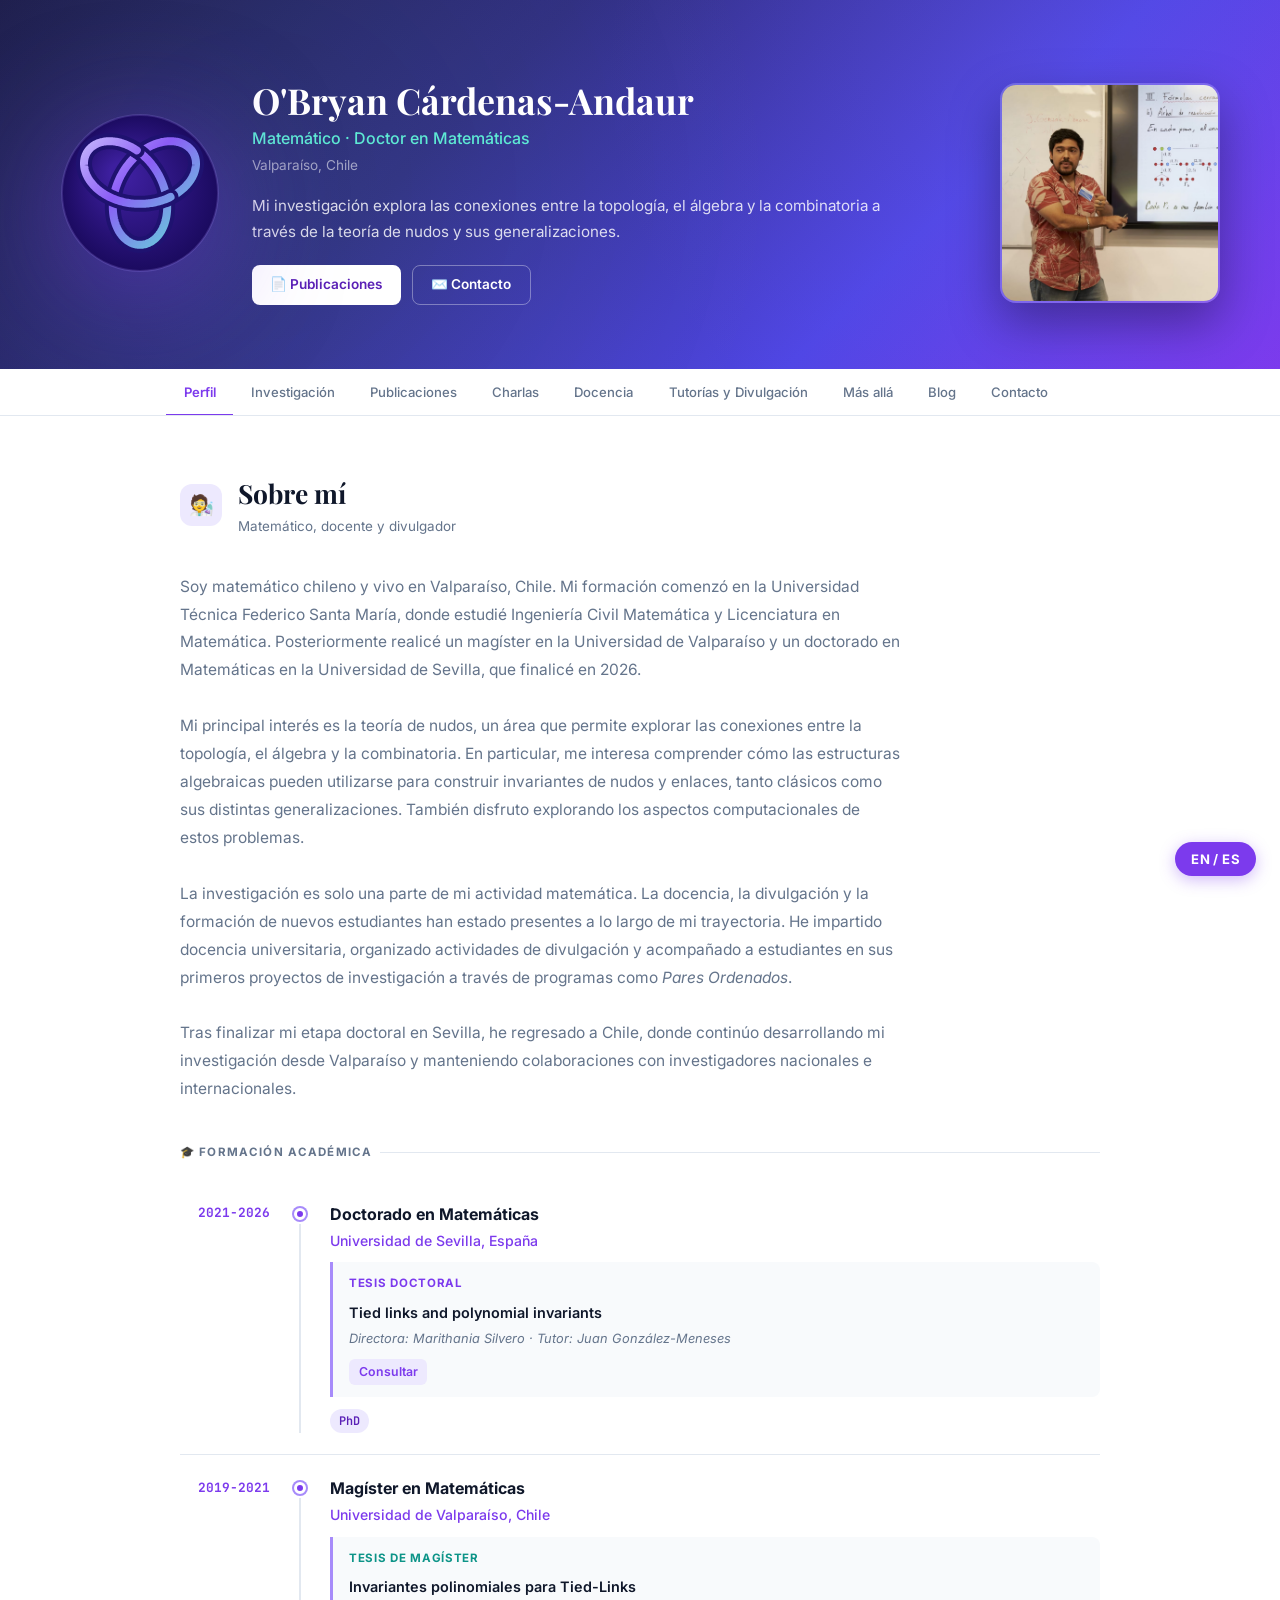
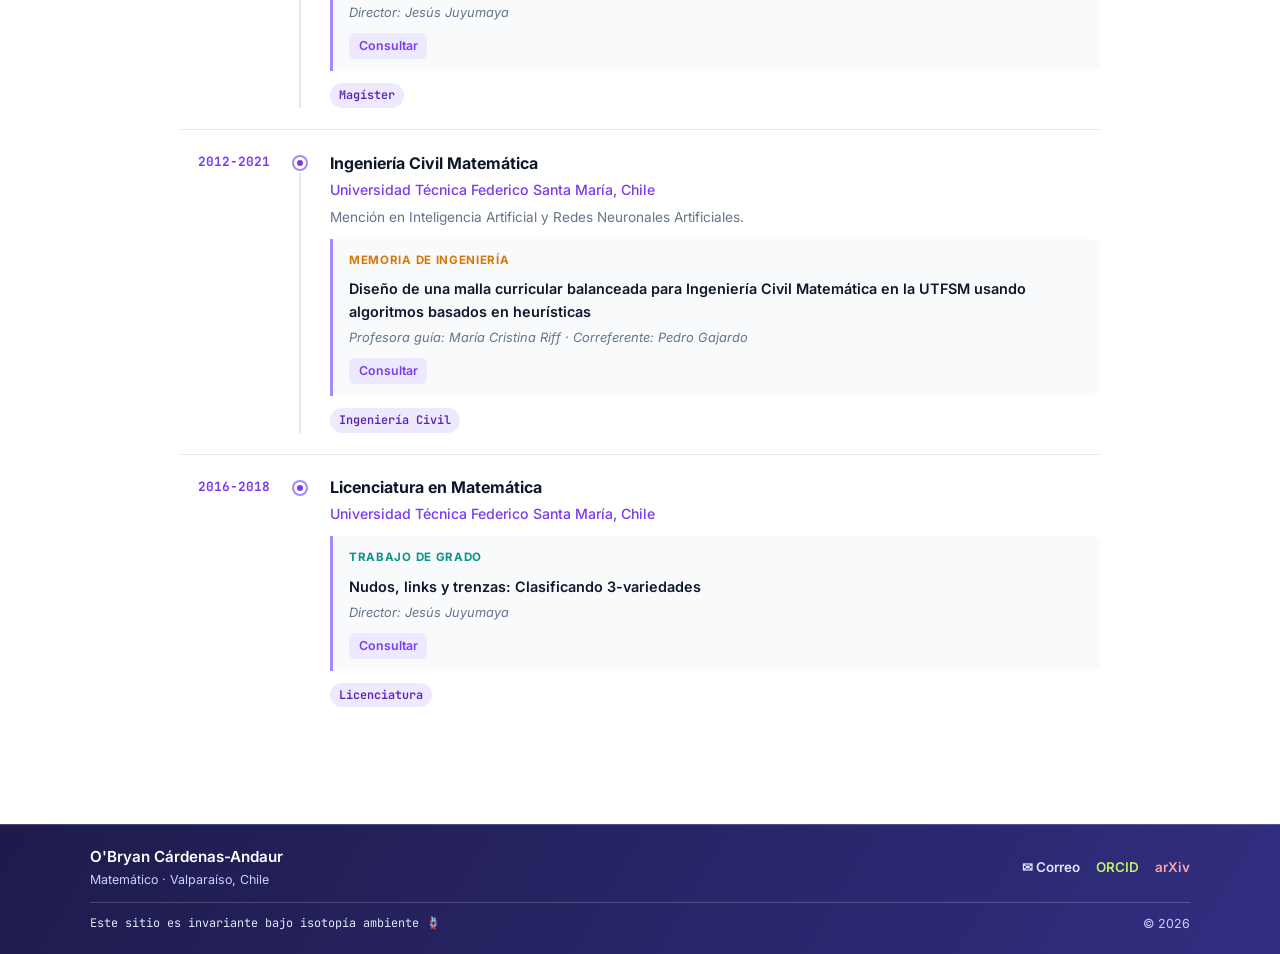
==== commit 98a106ce: "Add files via upload" ====
--- a/index.html
+++ b/index.html
@@ -220,9 +220,27 @@
     .cv-box p  { font-size: 0.85rem; color: rgba(255,255,255,0.55); margin-bottom: 1.4rem; }
     .btn-teal { background: linear-gradient(135deg,var(--teal),#0f766e); color: white; border: none; padding: 0.65rem 1.4rem; border-radius: 9px; font-size: 0.88rem; font-weight: 600; cursor: pointer; text-decoration: none; transition: all 0.2s; display: inline-block; }
     .btn-teal:hover { transform: translateY(-2px); box-shadow: 0 8px 20px rgba(13,148,136,0.3); }
-    footer { background: #0f172a; border-top: 1px solid rgba(255,255,255,0.05); padding: 1.4rem 2rem; text-align: center; }
-    .footer-text { font-size: 0.78rem; color: rgba(255,255,255,0.28); }
-    .footer-motto { font-family: 'JetBrains Mono', monospace; font-size: 0.74rem; color: rgba(167,139,250,0.35); border-top: 1px solid rgba(255,255,255,0.05); padding-top: 0.6rem; margin-top: 0.4rem; }
+    .contact-intro p { color: #e0e7ff; font-size: .95rem; line-height: 1.75; margin: 0 0 .8rem; }
+    .contact-reasons { display:grid; grid-template-columns:repeat(2,minmax(0,1fr)); gap:.6rem; margin: 1.2rem 0 1.5rem; }
+    .contact-reason { display:flex; align-items:center; gap:.65rem; padding:.65rem .8rem; border:1px solid #ffffff25; background:#ffffff0c; border-radius:10px; min-width:0; }
+    .contact-reason-icon { font-size:1.25rem; flex-shrink:0; }
+    .contact-reason strong { display:block; color:#fff; font-size:.86rem; }
+    .contact-reason small { display:block; color:#c7d2fe; font-size:.77rem; line-height:1.4; }
+    #tab-contacto .sec-header p { color:#c7d2fe; }
+    .contact-link { color:#e0e7ff; overflow-wrap:anywhere; }
+    footer { background:linear-gradient(120deg,#1e1b4b,#312e81); border-top:1px solid #ffffff30; padding:1.25rem 2rem; text-align:left; color:#fff; }
+    .footer-inner { max-width:1100px; margin:auto; }
+    .footer-top,.footer-bottom { display:flex; justify-content:space-between; align-items:center; gap:.75rem 1.5rem; flex-wrap:wrap; }
+    .footer-name { color:#fff; font-size:.95rem; font-weight:600; }
+    .footer-text { font-size:.78rem; color:#c7d2fe; }
+    .footer-links { display:flex; gap:1rem; align-items:center; flex-wrap:wrap; }
+    .footer-links a { color:#e0e7ff; font-size:.84rem; font-weight:600; text-decoration:none; }
+    .footer-links a.orcid { color:#bef264; }
+    .footer-links a.arxiv { color:#fca5a5; }
+    .footer-links a:hover,.footer-links a:focus-visible { text-decoration:underline; }
+    .footer-bottom { border-top:1px solid #ffffff30; margin-top:.8rem; padding-top:.65rem; }
+    .footer-motto { font-family:'JetBrains Mono',monospace; font-size:.74rem; color:#e0e7ff; }
+    @media(max-width:540px) { .contact-reasons {grid-template-columns:1fr;} footer {padding:1.2rem 1rem;} .footer-top,.footer-bottom {flex-direction:column;align-items:center;text-align:center;} }
     .author-link,.collab-link,.event-link { color:var(--violet-dark); text-decoration:underline; text-underline-offset:3px; }
     .collab-grid,.interest-grid {display:grid;grid-template-columns:repeat(auto-fit,minmax(240px,1fr));gap:1rem;}
     .collab-card {border:1px solid var(--border);border-radius:12px;padding:1rem;background:var(--bg);}
@@ -290,10 +308,10 @@
     .research-diagram {background:#f8fafc;border-radius:10px;padding:.4rem;}
     .research-diagram svg {width:100%;display:block;}
     #tab-investigacion h4 {font-size:1rem;line-height:1.45;margin-bottom:.35rem;}
-    .research-line p,.research-record p,.research-other p {font-size:.875rem;color:var(--slate-mid);line-height:1.7}
+    .research-line p,.research-record p,.research-other p {font-size:.875rem;color:var(--slate-mid);line-height:1.7;}
     .research-related-list {margin-top:.65rem;display:flex;flex-direction:column;align-items:flex-start;gap:.2rem;font-size:.78rem;}
     .research-related-list span {color:var(--slate-soft);font-weight:600;}
-    .research-related {color:var(--violet-dark);text-underline-offset:3px)}
+    .research-related {color:var(--violet-dark);text-underline-offset:3px;}
     .research-other {display:grid;grid-template-columns:repeat(2,minmax(0,1fr));gap:0 1.5rem;}
     .research-other article {padding:.8rem 0;border-bottom:1px solid var(--border);}
     .research-status {display:inline-block;color:var(--slate-soft);font-size:.75rem;font-weight:600;margin-top:.3rem;}
@@ -311,4183 +329,615 @@
     .pub-extra {font-size:.85rem;color:var(--slate-mid);margin-top:.6rem;}
     .pub-extra summary {cursor:pointer;color:var(--violet-dark);font-weight:600;}
     .pub-extra p {margin-top:.5rem;}
-    .pub-extra pre-��]K\�X�N�-�K]ܘ\�ݙ\����]ܘ\�[�]�\�NؘX��ܛ�[���YNY�N�Y[�΋�-�[N؛ܙ\�\�Y]\Ύ--�X\��[���\�[H-ٛ۝-\�^�N���\�[N�B�-�-X�X��-H-ٛ۝�[�\�]؛ܙ\��\--��Y-�\�-KX�ܙ\�NؘX��ܛ�[���]N���܎��\�-K]�[�]-Y\��N�Y[�΋��\�[H-���[N؛ܙ\�\�Y]\΍�-��\��܎��[�\��B�YYXJX^-]�Y-�---
-^��-X�[\�-�-X�Z][^ٛ^-Y\�X�[ێ���-[[��_B���-ʈ[�Έ-YX\�ܛ�\-�[���\X�X�Y[ZX��\�-�
-��X�X�\�\��Y[�H-�\�^N��ۙHZ[\ܝ[��B�-�[�X�\�-[\�-�\�^N�ܚY��\�-�-�[N�B�-�[�\�X�ܙ-ؘX��ܛ�[���]N؛ܙ\��\--��Y-�\�-KX�ܙ\�N؛ܙ\�\�Y]\ΌL�-�Y[�ΌK�\�[H-K�ܙ[N�Z[�]�Y-��ݙ\����]ܘ\�[�]�\�N�B�-�[�\�X�ܙ--ٛ۝-\�^�N��Mܙ[N�[�KZZY�-�K�-N�X\��[���ܙ[H-���܎��\�-K\�]JN�B�-�[�\�X�ܙ--ٛ۝-\�^�N��-��[N���܎��\�-K\�]K\�ٝ
-N�B�-�[�\�X�ܙ-[Y]H-�\�^N��^�[YۋZ][\Θ�[�\�ڝ\�Y�KX�۝[���X�KX�]-�Y[�ٛ^-]ܘ\�ܘ\��\��-�[N���܎��\�-K\�]K\�ٝ
-Nٛ۝-\�^�N���ܙ[N�B�-�[�\�X�ܙ-�[�]-\H-�X\��[���B�-�[�\�X�ܙ-�\��Z[��\�X�ܙ-ؘX��ܛ�[��ٌ��N؛ܙ\�X��܎��NY��M�\�^N�ܚY�ܚY-][\]KX��-[[�Ύ---Z[�X^
----Y��N��\�\�[N�B�-�[�Y]KX��-ؘX��ܛ�[����٘��N���܎��LMYMNN؛ܙ\�\�Y]\Ύ\-�Y[�΋��\�[H-�ܙ[N�^--X[Yێ��[�\��[Yۋ\�[���\�ٛ۝-Y�[Z[-N�ҙ]��Z[��[ۛ��[ۛ��X�Nٛ۝-\�^�N���\�[N�B�-�[�Y]KX��-�-�ۙ�-�\�^N������[�-\�^�N�K���[N�[�KZZY�-�K���B�-�[�Y�[-\��-�\�^N�ܚY�ܚY-][\]KX��-[[�ΌY��-Y����\�\�[N�X\��[�X��-�N��ܙ[N�B�-�[�Y�[-\��X�[-ٛ۝-\�^�N��-�[N���܎��\�-K\�]K[ZY
-Nٛ۝-]�ZY�-��-�Z[�]�Y-��B�-�[�Y�[-\��-�[X�-�\�^N�������Y-�L-	N�X\��[�]���ܙ[N�Y[�΋���[N؛ܙ\��\--��Y-�\�-KX�ܙ\�N؛ܙ\�\�Y]\Ύ--ؘX��ܛ�[���]N���܎��\�-K\�]JNٛ۝�[�\�]�B�-�[�X��[�-ٛ۝-\�^�N���-�[N���܎��\�-K\�]K\�ٝ
-N�X\��[�X��-�N�\�[N�B�-�[�^YX\�Yܛ�\-�X\��[�X��-�N�K���[N�B�-�[�^YX\�ZXY[��-�\�^N��^�[YۋZ][\Θ�[�\���\��-�[Nٛ۝-Y�[Z[-N�ҙ]��Z[��[ۛ��[ۛ��X�Nٛ۝-\�^�N�K���[N���܎��L�--N�X\��[�X��-�N��ܙ[N�B�-�[�^YX\�ZXY[�Ύ�Y�\�-��۝[�����ZY�-�\-ؘX��ܛ�[���\�-KX�ܙ\�Nٛ^�N�B�-�[�X��\��\�X����-�X\��[�]����\�[N�B�-�[�\�\��\��\�-�\�^N��^ٛ^-]ܘ\�ܘ\��\��\�[N�X\��[�]����\�[N�B�-�[�\�\��\��\�H-ٛ۝-\�^�N���ܙ[Nٛ۝-]�ZY�-��-���܎��\�-K]�[�]-Y\��NؘX��ܛ�[���YNY�N�Y[�΋��\�[H-���[N؛ܙ\�\�Y]\΍�-�^--YX�ܘ][ێ��ۙN�B�-�--\�[Z[�\�-ؘX��ܛ�[����٘��N���܎��LMYMNN�H-�--[�]-�XX�-ؘX��ܛ�[���LMٙ����܎�����L��H-�--Z[��]Y-[�]�-ؘX��ܛ�[���٘�M����܎��M��L��B�YYXJX^-]�Y-�---
-^˝[�Y�[-\���ܚY-][\]KX��-[[�ΌY����\��\�[_K�[�\�X�ܙ-�Y[�΋�-\�[_K�[�\�X�ܙ-�\��Z[��\�X�ܙ-�ܚY-][\]KX��-[[�΍N--Z[�X^
----Y��N��\����[_K�[�Y]KX��-�-�ۙ�ٛ۝-\�^�N��M\�[__B���XX�[��\[���-H-�XX�[��Z[�-��-���܎��\�-K\�]K\�ٝ
-Nٛ۝-\�^�N��Mܙ[N�[�KZZY�-�K��X^-]�Y-�͌--�X\��[�X��-�N�K�ܙ[N�B�-�XX�[��\-�[��\\�-�\�^N�ܚY�ܚY-][\]KX��-[[�Μ�\X]
--�Z[�X^
----Y��JN��\�\�[N�B�-�XX�[��\-�[��\H-؛ܙ\��\--��Y-�\�-KX�ܙ\�N؛ܙ\�\�Y]\ΌL�-�Y[�ΌK�M\�[NؘX��ܛ�[��َ�Y���B�-�XX�[��\-�[��\H-�-�[��\KZX�ۈ-ٛ۝-\�^�N�K�-�[N�\�^N������X\��[�X��-�N���\�[N�B�-�XX�[��\-�[��\H--ٛ۝-\�^�N��M\�[N�X\��[�X��-�N��ܙ[N�B�-�XX�[��\-�[��\H--ٛ۝-\�^�N��-\�[N���܎��\�-K\�]K\�ٝ
-N�B�-�XX�[��Yܛ�\-؛ܙ\��\--��Y-�\�-KX�ܙ\�N؛ܙ\�\�Y]\ΌM--�Y[�ΌK���[N�X\��[�X��-�N�\�[N�Z[�]�Y-��B�-�XX�[��Yܛ�\-�-ٛ۝-\�^�N�\�[N���܎��\�-K\�]JN�X\��[�X��-�N��-�[N�ݙ\����]ܘ\�[�]�\�N�B�-�XX�[��Yܛ�\-���\��\�YܚY-�ܚY-][\]KX��-[[�Μ�\X]
-]]�Y�]-Z[�X^
-Z[�-L-	K-��--
-K-Y��JN�B�-�XX�[��Yܛ�\-���\��KX�\�-�Z[�]�Y-��ݙ\����]ܘ\�[�]�\�N�B�YYXJX^-]�Y-�---
-^˝XX�[��\-�[��\\��ܚY-][\]KX��-[[�ΌY��K�XX�[��Yܛ�\-�Y[�΋�-\�[__B���Y[�܋X�۝[�-��X��X�]]^�X\��[�]����[N�X\��[�X��-�N�\�[_H�Y[�܋X�۝[�-��Z[�-���X^-]�Y-��ۙN�X\��[�X��-�N�\�[_H-�Y[�܋YܚY-�ܚY-][\]KX��-[[�Μ�\X]
--�Z[�X^
----Y��JN��\�\�[_H-�Y[�܋X\�X^ٛ۝-\�^�N��͜�[Nٛ۝-]�ZY�-��-���܎�����YY�X\��[�]����\�[_K�Y[�܋X\�XK�ܘ\-�-�Y[�܋X\�XK��[���^���܎��MK�Y[�܋X\�XK��[Y\����܎�؍-L�_K�Y[�܋\�\��\��\��\�^N��^ٛ^-]ܘ\�ܘ\��\��-\�[N�X\��[�]�����[_K�Y[�܋\�\��\��\Ι[\--^�\�^N��ۙ_K�Y[�܋\�\��\��\�^ٛ۝-\�^�N��͜�[N�Y[�΋�ܙ[H-�M\�[NؘX��ܛ�[���YNY�N���܎��X��X��؛ܙ\�\�Y]\΍�-�^--YX�ܘ][ێ��ۙ_K�Y[�܋\�]-��\�^N�ܚY�ܚY-][\]KX��-[[�Μ�\X]
--�Z[�X^
----Y��JN��\��-�[N�X\��[��\�[H-K�Y[�܋\�]-�]�ؘX��ܛ�[���]N؛ܙ\��\--��Y-�\�-KX�ܙ\�N؛ܙ\�\�Y]\ΌL�-�^--X[Yێ��[�\��Y[�΋��\�[H-���[_K�Y[�܋\�]-�-�-�ۙ��\�^N������X\��[�]����\�[N���܎�����YYٛ۝-\�^�N�K�-\�[_K�Y[�܋\�]-�-�[�ٛ۝-\�^�N���\�[N���܎��\�-K\�]K\�ٝ
-_K�Y[�܋[\�-�\�^N�ܚY��\��-�[_K�Y[�܋[�]-�\�^N��^��\�\�[NؘX��ܛ�[���]N؛ܙ\��\--��Y-�\�-KX�ܙ\�N؛ܙ\�\�Y]\ΌL�-�Y[�Ό\�[N�Z[�]�Y-�K�Y[�܋[�]�]�ٛ^�N�Z[�]�Y-�K�Y[�܋[�]-�ٛ۝-\�^�N��M\�[N�X\��[����\�[H-���܎��\�-K\�]J_K�Y[�܋[�]--ٛ۝-\�^�N��-�[N���܎��\�-K\�]K\�ٝ
-N�[�KZZY�-�K��K�Y[�܋ZX�۞��Y-�͜-�ZY�-�͜-ٛ^��ۙN؛ܙ\�\�Y]\Ύ--ؘX��ܛ�[����٘��N���܎��M�Y[�΍�-K�Y[�܋ZX�ۈ-ݙ���Y-�L-	N�ZY�-�L-	_K�Y[�܋][Y[[�^�\�^N�ܚY��\��\�[N�X\��[�]��\�[_K�Y[�܋][Y[[�H-�-�ۙ�-�Y[�܋][Y[[�H-�[�ٛ۝-\�^�N��-�[N�\�^N�����K�Y[�܋][Y[[�H-�[����܎��\�-K\�]K\�ٝ
-_K�Y[�܋]-�X���ZY�-�\-ؘX��ܛ�[��ٌY�Y�N؛ܙ\�\�Y]\΍�-���][ێ��[]]�N�X\��[�]���ܙ[_K�Y[�܋]-�X��-���][ێ�X���-]N�ZY�-�L-	N؛ܙ\�\�Y]\΍�-K�Y[�܋X^\��\�^N��^ڝ\�Y�KX�۝[���X�KX�]-�Y[�K�Y[�܋X^\�-�[�ٛ۝-\�^�N���-�[_PYYXJX^-]�Y-��---
-^˛Y[�܋YܚY-�ܚY-][\]KX��-[[�ΌY��K�Y[�܋[�]-��\���\�[N�Y[�΋�-�[_K�Y[�܋\�]-�-�[�ٛ۝-\�^�N���\�[__B��[�\�\�-[\�-�\�^N�������ܛ�-[X\��[�]��L--�B�-��^[ۙ-Z[�-��-�[�[KY\�ܚ\-[ۈ-�X^-]�Y-�-L--�[�KZZY�-�K����܎��LMٙ��B�-��^[ۙ-Z[�-��---�[�[KY\�ܚ\-[ۈ--�X\��[�X��-�N��-\�[N�B�-��^[ۙ-ZXY[��-ٛ۝-\�^�N�K�L��[N�X\��[��K�ܙ[H--�-�[N���܎�ٙ���B�-�[�[KYܚY-�\�^N�ܚY��\�\�[N�[YۋZ][\Μ�-�]��B�-�[�[KYܚY-]-�YH-�ܚY-][\]KX��-[[�Μ�\X]
--�Z[�X^
----Y��JN�B�-�[�[KYܚY-]-��-�ܚY-][\]KX��-[[�Μ�\X]
--�Z[�X^
----Y��JN�B�-�[�[KX�\�-�\�^N��^ٛ^-Y\�X�[ێ���-[[��^--X[Yێ�Y��ݙ\���ΚY[�؛ܙ\��\--��Yٙ������ؘX��ܛ�[��ٙ��������܎��]N؛ܙ\�\�Y]\ΌM�-ٛ۝�[�\�]��\��܎��[�\��-�[��][ێ�-�[�ٛܛH-����ܙ\�X��܈-����Z[�]�Y-��B�-�[�[KX�\��ݙ\�-�-�[�ٛܛN�-�[��]VJ-L�-
-N؛ܙ\�X��܎����Y��B�-�[�[KX�ݙ\�-���][ێ��[]]�N�\�X�-\�][΍-����Y-�L-	NؘX��ܛ�[��[�X\�YܘYY[�
--L�YY�-�\�-KX[�[KXX��[�
-K�YLX��N�\�^N�ܚY�X�KZ][\Θ�[�\��ݙ\���ΚY[��B�-�[�[KYܚY-]-��-�[�[KX�ݙ\�-�\�X�-\�][ΌM��N�B�-�[�[KX�ݙ\�[Y�-���][ێ�X���-]N�[��]���Y-�L-	N�ZY�-�L-	N�ؚ�X�-Y�]��ݙ\�ދZ[�^�N�B�-�[�[KZX�ۈ-ٛ۝-\�^�N�ܙ[N�B�-�[�[KX�\�-X��-H-�Y[�Ό\�[H-K�\�[N�\�^N��^ٛ^-Y\�X�[ێ���-[[���\��\�[Nٛ^�N�B�-�[�[KX�\�-X��-H-�-ٛ۝-\�^�N�K�-\�[N���܎��]N�[�KZZY�-�K��N�B�-�[�[KX�\�-X��-H--���܎���XY�Nٛ۝-\�^�N��-�[N�B�-�[�[KX�\�-X��-O��[�-���܎����Y�ٛ۝-\�^�N��-��[Nٛ۝-]�ZY�-��-�X\��[�]��]]��B�-�[�[KX�X��-ؘX��ܛ�[��-�[��\�[�؛ܙ\��\--��Yٙ�����-N؛ܙ\�\�Y]\Ύ--���܎��LMٙ��Y[�΋�-\�[H-�-\�[Nٛ۝�[�\�]ٛ۝-\�^�N��-\�[N��\��܎��[�\��X\��[�X��-�N�\�[N�B�-�[�[KY]Z[-؛ܙ\��\--��Yٙ������N؛ܙ\�\�Y]\ΌM�-ؘX��ܛ�[��ٙ�����N�Y[�Θ�[\
--\�[K-ݝ�-��[JN�B�-�[�[KY]Z[�-�-ٛ۝-Y�[Z[-N��^Y�Z\�\�^I�-�\�Y�ٛ۝-\�^�N��[\
--K��\�[K-ݝ�-��[JN���܎��]N�B�-�[�[K]Y�[�H-���܎����Y�ٛ۝-\�-[N�][X��X\��[����\�[H--K���[N�B�-�[�[KY^--�H-�X\��[��K�\�[H-�B�-�[�[KY^--�H--ٛ۝-\�^�N�K�-\�[N�X\��[�X��-�N��\�[N�B�-�[�[KY^--�H--���܎��LMٙ�ٛ۝-\�^�N��\�[N�X\��[�X��-�N��-�[N�B�-�[�[KX\�\�-�-�\�^N�ܚY�ܚY-][\]KX��-[[�Μ�\X]
--�Z[�X^
----Y��JN��\���\�[N�B�-�\�\�-Z[���-�\�^N��^ٛ^-Y\�X�[ێ���-[[���\���\�[N�Z[�]�Y-��B�-�\�\�-Y�[��\�-ٛ۝-\�^�N���-�[N���܎����-��N�[�KZZY�-�K�-N�B�YYXJX^-]�Y-�͌--
-^˘[�[KX\�\�-��ܚY-][\]KX��-[[�Μ�\X]
--�Z[�X^
----Y��JN�_B�-�[�[KX\�\�-�H-�\�^N��^ٛ^-Y\�X�[ێ���-[[��[YۋZ][\Ι�^-\�\�ڝ\�Y�KX�۝[���^-\�\���\��\�[N�Y[�΋��\�[H-\�[NؘX��ܛ�[��ٙ�����L؛ܙ\��\--��Yٙ������N؛ܙ\�\�Y]\ΌL--���܎�ٙ���^--YX�ܘ][ێ��ۙN�ݙ\����]ܘ\�[�]�\�N�B�-�[�[KX\�\�-�H-�X[-���܎�ٙ�M��X\��[�]��]]��[Yۋ\�[���^-\�\��B�-�[�[KX\�\�-�N�ݙ\�-؛ܙ\�X��܎�٘�L����B�-�[�[K[YYXKYܚY-�\�^N�ܚY�ܚY-][\]KX��-[[�Μ�\X]
--�Z[�X^
----Y��JN��\���\�[N�B�-�[�[K[YYXK][H-���][ێ��[]]�N�\�^N������\�X�-\�][΍-���ݙ\���ΚY[�؛ܙ\��\--��Yٙ������؛ܙ\�\�Y]\ΌL--ؘX��ܛ�[���YLX�����܎��]N��\��܎��[�\��Y[�Ό�Z[�]�Y-��B�-�[�[K[YYXK][H[Y�-�[�[K[YYXK][H-�Y[�-�\�^N�������Y-�L-	N�ZY�-�L-	N�ؚ�X�-Y�]��ݙ\���[�\�Y]�[�-Λ�ۙN�B�-�[�[K]�Y[�X�Y�H-���][ێ�X���-]N�[��]��\�^N�ܚY�X�KX�۝[���[�\�ؘX��ܛ�[���---�ٛ۝-]�ZY�-��-�^--\�Y�Ό-\--\-�X���B�-�[�[KX�\-[ۈ-���][ێ�X���-]N؛�-�N��Y��ܚY�-�ؘX��ܛ�[���--��Y[�΋�-�[Nٛ۝-\�^�N���\�[N�B�-�[�[KY[\--H-���܎����-��Nٛ۝-\�^�N��\�[N�Y[�Ό\�[N؛ܙ\��\-\�Yٙ������N؛ܙ\�\�Y]\ΌL--�B��[�[K[Y�-��-���][ێ��^Y�[��]��X\��[��]]���Y-�Z[�M���-LL---
-N�X^-ZZY�-�MY-��ݙ\���Θ]]�؛ܙ\��\--��Yٙ������N؛ܙ\�\�Y]\ΌM--ؘX��ܛ�[���M-LL�����܎�ٙ���Y[�Ό\�[N�B��[�[K[Y�-�����X��-��-ؘX��ܛ�[���--�M�M��B�-�[�[K[Y�-��-X�\�-�\�^N��^�[YۋZ][\Θ�[�\�ڝ\�Y�KX�۝[���X�KX�]-�Y[���\��ܙ[N�X\��[�X��-�N��\�[N�B�-�[�[K[Y�-��-X�\��]-ۈ-؛ܙ\��\--��Yٙ�����-NؘX��ܛ�[��ٙ�����L����܎��]N؛ܙ\�\�Y]\Ύ--ٛ۝-\�^�N�K���[N�Z[�]�Y-�---�Z[�ZZY�-�---��\��܎��[�\��B�-�[�[K[Y�-��-X�\��]-ێ�\�X�Y-��X�]-N�����\��܎�Y�][-�B��[�[K[Y�-��-X�۝[�-�\�^N�ܚY�X�KZ][\Θ�[�\��Z[�ZZY�-�L---�B��[�[K[Y�-��-X�۝[�[Y��[�[K[Y�-��-X�۝[�-�Y[�-�X^-]�Y-�L-	N�X^-ZZY�-�͙-��ؚ�X�-Y�]��۝Z[��B��[�[K[Y�-��-X�\-[ۈ-�^--X[Yێ��[�\����܎��LMٙ�ٛ۝-\�^�N��-\�[N�X\��[�]���\�[N�B�-�[�[KX�\�����\�]�\�X�K-�[�[KX�X�Ι���\�]�\�X�K-�[�[K[YYXK][N����\�]�\�X�K-�[�[KX\�\�-�N����\�]�\�X�K�[�[K[Y�-���]-ێ����\�]�\�X�H-��][�N��--��Y�YYXY-��][�K[ٙ��]��-�B�YYXJX^-]�Y-��---
-^˘[�[KYܚY-]-�YK-�[�[KYܚY-]-���ܚY-][\]KX��-[[�Μ�\X]
--�Z[�X^
----Y��JN�K�[�[K[YYXKYܚY-�ܚY-][\]KX��-[[�Μ�\X]
--�Z[�X^
----Y��JN�_B�YYXJX^-]�Y-�-�--
-^˘[�[KYܚY-]-�YK-�[�[KYܚY-]-��-�[�[KX\�\�-��ܚY-][\]KX��-[[�ΌY���K�[�[KX�ݙ\�-�[�[KYܚY-]-��-�[�[KX�ݙ\��\�X�-\�][ΌM��N�K�[�[KX�\�-X��-^�Y[�΋�\�[N�_B�YYXJ--�Y�\��\�Y-X�Y-[[�[ێ��Y-X�J^˘[�[KX�\�-�-�[��][ێ��ۙN�K�[�[KX�\��ݙ\��-�[�ٛܛN��ۙN�_B��-��-[O��[��-�[H��-[\�Y]�-�Y�H����؛�˘��Ȉ-ς�-�XY����-O��]�YH�\�ȏ��]��\��H�\��Z[��\�����[��\�YH�-�Y��[-[XZ[��-�Y-H�M��ZY�-H�M���-��[��\ς�]��\��H�\��]^-���-HYH�\��[�[YH����&P��X[���\�[�\��$P[�]\�-�-O��]�YH�\��\��H��X][p�]X��0����܈[�X][p�]X�\�-�]���]�YH�\��Z[�����[-\�p�\���[O-�]���-YH�\��\�[[X\�H��ZH[��\�Y�X�p�ۈ^-ܘH\��ۙ^[ۙ\�[�-�HH-�����XK[0�[�X��H-HH��X�[�]ܚXHH--�]��\�HH-[ܰ�XHH�Y��-H-�\��[�\�[^�X�[ۙ\ˏ-���]��\��H�\��[[��ȏ��H-�Y�H�Ȉ�\��H�����]�]H�ۘ�X��H���]�X�	�-X�X�X�[ۙ\��Nܙ]-\���[-�Nȏ�'��-X�X�X�[ۙ\�-�O��H-�Y�H�Ȉ�\��H�����[�][�K]�]H�ۘ�X��H���]�X�	��۝X���Nܙ]-\���[-�Nȏ��"{�#��۝X��-�O��-�]���-�]���[Y��\��H�\��\�Ȉ-ܘ�H�-�ٚ[K��Ȉ[-H��М�X[���\�[�\�P[�]\����-�]���-�]���]��\��H�X�X�\�]ܘ\���]��\��H�X�X�\�����]-ۈ�\��H�X�X��X�]�H�]K]X�H�\��[�]KY\�H�\��[�]KY[�H�-�ٚ[H�ۘ�X��H���]�X�	�\��[	�H��\��[-؝]-ۏ���]-ۈ�\��H�X�X���]K]X�H�[��\�Y�X�[ۈ�]KY\�H�[��\�Y�X�p�ۈ�]KY[�H��\�X\���ۘ�X��H���]�X�	�[��\�Y�X�[ۉ�H��[��\�Y�X�p�ۏ-؝]-ۏ���]-ۈ�\��H�X�X���]K]X�H�-X�X�X�[ۙ\Ȉ]KY\�H�-X�X�X�[ۙ\Ȉ]KY[�H�-X�X�][ۜȈۘ�X��H���]�X�	�-X�X�X�[ۙ\��H��-X�X�X�[ۙ\�-؝]-ۏ���]-ۈ�\��H�X�X���]K]X�H��\�\Ȉ]KY\�H��\�\Ȉ]KY[�H�[�Ȉۘ�X��H���]�X�	��\�\��H���\�\�-؝]-ۏ���]-ۈ�\��H�X�X���]K]X�H���[��XH�]KY\�H���[��XH�]KY[�H�XX�[�Ȉۘ�X��H���]�X�	���[��XI�H����[��XO-؝]-ۏ���]-ۈ�\��H�X�X���]K]X�H�-]ܚX\�Y]��]KY\�H�-]ܰ�X\�-H]�[�X�p�ۈ�]KY[�H�Y[�ܚ[��	�[\��]-�XX��ۘ�X��H���]�X�	�-]ܚX\�Y]��H��-]ܰ�X\�-H]�[�X�p�ۏ-؝]-ۏ���]-ۈ�\��H�X�X���]K]X�H�X\�X[H�]KY\�H�p�\�[0�H�]KY[�H��^[ۙۛ�-Ȉۘ�X��H���]�X�	�X\�X[I�H��p�\�[0�O-؝]-ۏ���]-ۈ�\��H�X�X���]K]X�H���Ȉ]KY\�H���Ȉ]KY[�H���Ȉۘ�X��H���]�X�	؛���H�����-؝]-ۏ���]-ۈ�\��H�X�X���]K]X�H��۝X�Ȉ]KY\�H��۝X�Ȉ]KY[�H��۝X��ۘ�X��H���]�X�	��۝X���H���۝X��-؝]-ۏ��-�]���-�]���]�YH�X�\\��[��\��H�X�\[�[X�]�H-�XȈ-�-[OH��X��ܛ�[���]Nȏ��]��\��H��X�Z[��\����]��\��H��X�ZXY\���]��\��H��X�ZX�ۈX�]�[�]��'��x�#|'�+-�]��]��-���؜�Hp�O-�-��-�X][p�]X����[�H-H]�[�Y܏-��-�]��-�]���-YH�X��]-]^-��X][p�]X���[[����܈[�X][p�]X�\�-܈H[�]�\��YYH�]�[K�[��\�Y�X�p�ۈ[�-�����XHH�Z�H[Y[��p�ۋ�-���-YH��Y-Y\��܈�Y[�-��OH�[\���-�����ܚ\-�X�]�H�]�T�ܚ\--\�H�ۜ�[-\�[�۝[�Y���\]ˈ�۝X�ΈH-�Y�H�XZ[-Λ؜�X[���\�[�\�-]�����؜�X[���\�[�\�-]���-�O��-ۛ��ܚ\-��]�-�-[OH�X\��[�X��-�N���\�[Nȏ��]��\��H��X��X�]]H��'���ܛXX�p�ۈX�Y0�[ZX�O-�]���]��\��H��ܛX][ۋYܚY�YH��ܛX][ۋ[\���-�]���-�]���-�]���-�]���]�YH�X�Z[��\�Y�X�[ۈ��\��H�X�\[�[-�XȈ-�-[OH��X��ܛ�[��َ�Y��ȏ��]��\��H��X�Z[��\����]��\��H��X�ZXY\���]��\��H��X�ZX�ۈX�]�[�]��'ꨏ-�]��]��-��[��\�Y�X�p�ۏ-�-��-�0�[�X\�H[��\�Y�X�p�ۈ-H--��YX���-��-�]��-�]���-�X�[ۈ�\��H��\�X\��-\�X�[ۈ�\�XK[X�[Y�OH��\�X\��-Z[�-��ZXY[�ȏ�-�YH��\�X\��-Z[�-��ZXY[�Ȉ�\��H��\�X\��-ZXY[�ȏ�[�\�\�\�H[��\�Y�X�p�ۏ-�-Ϗ]�YH��\�X\��-Z[�-�Ȉ�\��H��\�X\��-Z[�-�ȏ�-�]��]�YH��\�X\��-Z�^]�ܙ-Ȉ�\��H��\�X\��-Z�^]�ܙ-ȏ�-�]��-��X�[ۏ��-�X�[ۈ�\��H��\�X\��-\�X�[ۈ�\�XK[X�[Y�OH��\�X\��-[[�\�ZXY[�ȏ�-�YH��\�X\��-[[�\�ZXY[�Ȉ�\��H��\�X\��-ZXY[�ȏ�-�[��\[\�0�[�X\�H[��\�Y�X�p�ۏ-�-Ϗ]�YH��\�X\��-[[�\Ȉ�\��H��\�X\��-[[�\ȏ�-�]��-��X�[ۏ��-�X�[ۈ�\��H��\�X\��-\�X�[ۈ�\�XK[X�[Y�OH��\�X\��-[�\�ZXY[�ȏ�-�YH��\�X\��-[�\�ZXY[�Ȉ�\��H��\�X\��-ZXY[�ȏ��-���[�\�\�\�H[��\�Y�X�p�ۏ-�-Ϗ]�YH��\�X\��-[�\���\��H��\�X\��-[�\���-�]��-��X�[ۏ��-�X�[ۈ�\��H��\�X\��-\�X�[ۈ�\�XK[X�[Y�OH��\�X\��-\-�ڙX�-�ZXY[�ȏ�-�YH��\�X\��-\-�ڙX�-�ZXY[�Ȉ�\��H��\�X\��-ZXY[�ȏ�-��YX���H[��\�Y�X�p�ۏ-�-Ϗ]�YH��\�X\��-\-�ڙX�-Ȉ�\��H��\�X\��-\�X�ܙ-ȏ�-�]��-��X�[ۏ��-�X�[ۈ�\��H��\�X\��-\�X�[ۈ�\�XK[X�[Y�OH��\�X\��-\-�]�[�\�ZXY[�ȏ�-�YH��\�X\��-\-�]�[�\�ZXY[�Ȉ�\��H��\�X\��-ZXY[�ȏ�[��\�Y�X�p�ۈ[�\�\��\[�\�XH--�]�XO-�-Ϗ]�YH��\�X\��-\-�]�[�\Ȉ�\��H��\�X\��-\�X�ܙ-ȏ�-�]��-��X�[ۏ��-�]���-�]���]�YH�X�\-X�X�X�[ۙ\Ȉ�\��H�X�\[�[-�XȈ-�-[OH��X��ܛ�[���]Nȏ��]��\��H��X�Z[��\����]��\��H��X�ZXY\���]��\��H��X�ZX�ۈX�]X[��'��-�]��]��-��-X�X�X�[ۙ\�-�-��-�\�0�X�[��--X�X�Y��X�\-Y��-H[�--�\\�X�p�ۏ-��-�]��-�]���]��\��H�-X�[\��YH�-X�[\���-�]���]�YH���]]ܜ�ZXY[�Ȉ�\��H��X��X�]]H�-�-[OH�X\��[�]����\�[H����X�ܘYܙ\�-H��]]ܙ\�-�]��]��\��H���X�YܚY�YH���X�[\���-�]���-�]���-�]���]�YH�X�X�\�\Ȉ�\��H�X�\[�[-�XȈ-�-[OH��X��ܛ�[��َ�Y��ȏ��]��\��H��X�Z[��\����]��\��H��X�ZXY\���]��\��H��X�ZX�ۈX�X[X�\���'�-�]��]��-���\�\�	�[\��ۙ�\�[��X\�-�-��-�-�\�[�X�[ۙ\�-�[X��[ۘY\�-��-�]��-�]���-�X�[ۈ�\��H�\��Z[��X���ȈYH�\��Z[��X���ȏ�-��\��H��X��X�]]H��-���[X\��\�\�-�-Ϗ]�YH�\��Z[��[\���\��H�[�X�\�-[\���-�]��-��X�[ۏ��-��\��H��X��X�]]H�YH�[��Z\�ܞKZXY[�ȏ��\�\�-H--�\�[�X�[ۙ\�-�-ς�]��\��H�[�Y�[-\�ȏ�X�[�-�[�YH�[�^YX\�[X�[��p�[�-��[��-�[X�YH�[�^YX\���-��[X��-�X�[�X�[�-�[�YH�[�Z�[�-[X�[��\�HX�]�YY-��[��-�[X�YH�[�Z�[���-��[X��-�X�[�-�]���-YH�[�X��[���\��H�[�X��[��-��OH��]-\ȏ�-��]�YH�[��[\���-�]���-�X�[ۈYH�[�X��\��\�X���Ȉ�\��H�[�X��\��\�X���ȏ�-��\��H��X��X�]]H�YH�[�X��\��\�ZXY[�ȏ�Z[�X�\����-H�\��[��-�-Ϗ]�YH�[�X��\��\�[\���-�]��-��X�[ۏ��-�]���-�]���]�YH�X�Y��[��XH��\��H�X�\[�[-�XȈ-�-[OH��X��ܛ�[���]Nȏ��]��\��H��X�Z[��\����]��\��H��X�ZXY\���]��\��H��X�ZX�ۈX�\���H��'��-�]��]��-����[��XO-�-��-��\����[\\�Y��Z[�X�\����-H^]Y[�0�X\�-��-�]��-�]���]�YH�XX�[��\[���-H��\��H���X���ȏ��-��\��H���X����]]H�-\-�ٙ\�܈���[��ٰ�XH��[�O-�-ς�-�\��H�XX�[��Z[�-�ȈYH�XX�[��Z[�-�ȏ�-��]��\��H�XX�[��\-�[��\\ȈYH�XX�[��\-�[��\\ȏ�-�]���-�]���-�YH�XX�[��][�]�\��]-KZXY[�Ȉ�\��H���X����]]H�-\-�ٙ\�܈����[��XH-[�]�\��]\�XO-�-ς�]�YH�XX�[��\-�\�[���\��H���X���ȏ��]��\��H���X����]]H�-\-�ٙ\�܈��'����\����[\\�Y��0��-�\�[�\�-�]���]�YH���\��\�\-�\�[���-�]���-�]���]�YH�XX�[��\\���\��H���X���ȏ��]��\��H���X����]]H�-\-�ٙ\�܈��'����\����[\\�Y��0��[�\�[ܙ\�-�]���]�YH���\��\�\\���-�]���-�]���]�YH�XX�[��[Z[�H��\��H���X���ȏ��]��\��H���X����]]H�-[Z[�H��'ꨈZ[�X�\����-�]���]�YH���\��\�[Z[�H��-�]���-�]���]�YH�XX�[��X\��\�[���\��H���X���ȏ��]��\��H���X����]]H�-X^]Y[�H��'��^]Y[�0�X\�-�]���]��\��H���\��\�YܚY�YH���\��\�X\��\�[���-�]���-�]���-�]���-�]���]�YH�X�]-]ܚX\�Y]���\��H�X�\[�[-�XȈ-�-[OH��X��ܛ�[��َ�Y��ȏ��]��\��H��X�Z[��\����]��\��H��X�ZXY\���]��\��H��X�ZX�ۈX�Z[�Y�ȏ�'�#�-�]��]��-�YH�Y[�܋]]H��-]ܰ�X\�-H]�[�X�p�ۏ-�-��-YH�Y[�܋\�X����ܛXX�p�ۈH\�-YX[�\�-H��\-��Z\���ۈH��][�YYX][p�]X�O-��-�]��-�]���]�YH�Y[�܋X�۝[���-�]���-�]��-�]���]�YH�X�[X\�X[H��\��H�X�\[�[-�Xȏ��]��\��H��X�Z[��\����]��\��H��X�ZXY\���]��\��H��X�ZX�ۈX�\�\����*-�]��]��-��p�\�[0�HH���Y��-�-��-�[X][p�]X���Y\�H[-^�\���ۏ-��-�]��-�]���]�YH�[�\�\�-[\���-�]���-�]���-�]���]�YH�X�X��Ȉ�\��H�X�\[�[-�Xȏ��]��\��H��X�Z[��\����]��\��H��X�ZXY\���]��\��H��X�ZX�ۈX�]�[�]���#{�#�-�]��]��-�����-�-��-�YX\�^-\�Y[��X\�-H�-�\����\�-]YHYH�\�\��XH��\\�\�-��-�]��-�]���]�YH����[\���-�]���-�]���-�]���]�YH�X�X�۝X�Ȉ�\��H�X�\[�[-�Xȏ��]��\��H��X�Z[��\����]��\��H��X�ZXY\���]��\��H��X�ZX�ۈX�]�]H���"{�#�-�]��]��-���۝X��-�-��-���X�ܘX�[ۙ\��ۜ�[-\�X�Y0�[ZX�\��\�-YX[�\�H-\�\�-��-�]��-�]���]��\��H��۝X�-YܚY���]��\��H��۝X�-Z[��ȏ��-�\��HX�Y\��H��X�ܘX�[ۙ\�[�[��\�Y�X�p�ۈ-�؜�H-[ܰ�XHH�Y��[�X�\�Y�Y��H[��\�X[�\�H�Z�H[Y[��p�ۋ\��H��[�H\�Y�\�--�X�Z���H--�H-H-��ܘY�[�\�\�0�\�X\ˏ-���]��\��H��۝X�-[[��ȈYH��۝X�-[[��ȏ�-�]���-�]���]��\��H�݋X�����]��\��H�݋ZX�ۈ��'���-�]���-ϐ�\��X�[-[H�]YO-�-ς�H-�Y�H�՗̌-������\��H���]X[��\��\��\�Ո
-�O-�O��-�]���-�]���-�]���-�]����]-ۈ�\��H�[��]���H�YH�[��]���H�ۘ�X��H����S[��
-H�-]OH���]�[��XY�H-��[X�X\�Y[�XH��S�-�T�-؝]-ۏ�����\���]��\��H����\�]^-�YH����\�[�[YH��-�]���]��\��H����\�[[�-ȏ�\�H-�][�\�[��\�X[�H�Z��\���0�XH[X�Y[�H<'ꨏ-�]���-ٛ��\���X[��YH�[�[K[Y�-���\�XK[X�[H�YYXH�[\�H-��[\��XH][-[YYXH��]��\��H�[�[K[Y�-��-X�\����]-ۈ--\OH��]-ۈ�YH�[�[K\-�]��\�XK[X�[H�[�\�[܈���.O-؝]-ۏ�-�[�YH�[�[K[Y�-��-X��[��\�XK[]�OH��]H��-��[���]-ۈ--\OH��]-ۈ�YH�[�[K[�^-�\�XK[X�[H��Y�ZY[�H���.�-؝]-ۏ��]-ۈ--\OH��]-ۈ�YH�[�[KX���H�\�XK[X�[H��\��\�����-؝]-ۏ�-�]��]�YH�[�[K[Y�-��-X�۝[���-�]��-YH�[�[K[Y�-��-X�\-[ۈ��-��-�X[�ς�-�ܚ\--ܘ�H����؛�˚�ȏ�-��ܚ\-��-�ܚ\-��]�\��[�[��H	�\��-�H-�Y���[�ܘY�K��]][J	��]K[[��XY�I�OOOI�[��H�\��[�[��I�[���H�]�-�B�]�X�Y]HH�[��ۜ�LN�H-\Έ--�\�X\��]N�	�[��\�Y�X�p�ۉ�-�\�X\���X��	�0�[�X\�H[��\�Y�X�p�ۈ-H--��YX�����-�\�X\��X]�	�'ꨈ[��\�Y�X�p�ۈ[�X][p�]X�I�-�\�X\��\XΈ	�'�,H\X�X�[ۙ\���-\��Z[��X�[�	�-���[X\��\�\��-\�X�[�	��\�\�[�\�[ܙ\����۝X�^-�	�\��HX�Y\��H��X�ܘX�[ۙ\�[�[��\�Y�X�p�ۈ-�؜�H-[ܰ�XHH�Y��[�X�\�Y�Y��H[��\�X[�\�H�Z�H[Y[��p�ۋ\��H��[�H\�Y�\�--�X�Z���H--�H-H-��ܘY�[�\�\�0�\�X\ˉ��-�[�-�Έ	�\�H-�-��-\�X�\���[�--]܈[�[-��ܘ[XH�\�-X[HX�-\�H\�Y�YH-�-�ۙϏH-�Y�H�----΋���]\˙����K���KݚY]�̌�\�\�ܙ[�Y���[�X�[Ȉ-\��]H�؛[�Ȉ-�[H����[�\��ܙY�\��\��-�-[OH���܎�[�\�]�^--YX�ܘ][ێ�[�\�[�N�^--][�\�[�K[ٙ��]��-ȏ��\�\�ܙ[�Y�ȏ-�O�-��-�ۙϋX��\p�X[��--��YX���H[��\�Y�X�p�ۈ�ܛX]]�HH\�-YX[�\�H-[�]�\��YY\�][��[Y\�X�[�\�[�-[X\�H-[ܰ�XHH�Y��ܘY����YY���-H[�ܚ][�ˈ[�\�[ܛY[�K-[X�p�[�-\�X�\0�H[�H-�\\��\�p�ۈ-HܚY[�X�p�ۈH--��YX���\�\���Y��[�H\�Yۘ]-\�H-�-�ۙϓX�ܘ]ܚ[�H[�[X�p�ۈO-��-�ۙψHH[�]�\��YY0�XۚX�H�Y\�X���[�HX\��XH
-U��JK���K�[��--�\�X\��]N�	ԙ\�X\��	�-�\�X\���X��	ԙ\�X\��[�\�\�-�[�--�ڙX�-���-�\�X\��X]�	�'ꨈX][X]X�[�\�X\��	�-�\�X\��\XΈ	�'�,H\-X�][ۜ���-\��Z[��X�[�	�\��Z[��-[���-\�X�[�	�\�-[�����۝X�^-�	�H[H�[�-�-�\�X\����X�ܘ][ۜ�[�ۛ�-[ܞK-YY[���[���Y[Y[��[ۘ[[��\�X[�-�\�-�[\�-�\\��\�[��-[�\�ܘY-X]H[�ܘY-X]H-\�\�[�-\�H\�X\ˉ��-�[�-�Έ	��[��H-�-��H]�H�Y[�H--]܈[�-H�\�-X[\�X�Y�XY[��-��ܘ[H-�-�ۙϏH-�Y�H�----΋���]\˙����K���KݚY]�̌�\�\�ܙ[�Y���[�X�[Ȉ-\��]H�؛[�Ȉ-�[H����[�\��ܙY�\��\��-�-[OH���܎�[�\�]�^--YX�ܘ][ێ�[�\�[�N�^--][�\�[�K[ٙ��]��-ȏ��\�\�ܙ[�Y�ȏ-�O�-��-�ۙϋX���\[�Z[��-�\�X\��--�ڙX�-��H-�-Y[�-����H][�[Y\�X�[�-[�]�\��]Y\�ۈۛ�-[ܞKܘ\-��[Y\�[�[�ܚ]\ˈ-�]�[�\�-KH[-��-�\\��\�Y--�ڙX�-�[�-H-�-�ۙϓX][X]X�[[�[[��X�O-��-�ۙψ��\��H]U��K���B�N��[��[ۈ-��]�X�Y
-H-Y�
-Y��[Y[�-��][[Y[��RY
-	�X�I��Y
-JH-�]-\����[Y[�-�]Y\�T�[X�ܐ[
-	˝X�\[�[	�K��ܑXX�
--O�--��\��\�-��[[ݙJ	�X�]�I�JN��[Y[�-�]Y\�T�[X�ܐ[
-	˝X�X���K��ܑXX�
-�O����\��\�-��[[ݙJ	�X�]�I�JN�ۜ�-[�[H��[Y[�-��][[Y[��RY
-	�X�I�
-�Y
-NY�
--[�[
-H-[�[-��\��\�-�Y
-	�X�]�I�N�ۜ���H��[Y[�-�]Y\�T�[X�܊	��]K]X�H��
-�Y
-�	ȗI�NY�
-��H-�����\��\�-�Y
-	�X�]�I�N�����ܛ�[�՚Y]�-ؙZ]�[܎���[��	����ΉۙX\�\�	�[�[�N���[�\��JN�B�-�[��˜�ܛ��-���-�Z]�[܎���[��	�JN\�ܞK��\X�T�]J�[-	��	���
-�Y
-NB���[��[ۈ-���S[��
-H-�\��[�[��H�\��[�[��OOH	�\���	�[���	�\����[Y[�-��][[Y[��RY
-	�[��]���I�K�^-�۝[�H�\��[�[��OOH	�\���	�S�-�T���	�T�-�S��Y�
-�X�Y]JH-�[�\�]J�X�Y]JN--�H-���[�ܘY�K��]][J	��]K[[��XY�I��\��[�[��N�H�]�-�B�B���[��[ۈ\--S[��
-H-�ۜ�[��H�\��[�[����[Y[�-���[Y[�[[Y[�-�[��[[����[Y[�-�]O[[��OOI�[��ȓ�М�X[���\�[�\�P[�]\�8�%ۛ�[ܞH����М�X[���\�[�\�P[�]\�8�%[ܰ�XHH�Y�Ȏ�ۜ�[�Н]-ۏY��[Y[�-��][[Y[��RY
-	�[��]���I�N[�Н]-ۋ��]]--�X�]J	�\�XK[X�[	�[��OOI�[�����[X�X\�H\�p�[�	Ή���]�-�[��\�	�N��[Y[�-��][[Y[��RY
-	�[��]���I�K�^-�۝[�[[��OOI�\����S�-�T�Ή�T�-�S���ۜ��[�H[��OOH	�[��	��-��[�[��-��[�[��-��[���[Y[�-��][[Y[��RY
-	�\��\��I�K�^-�۝[�H�[˜��H-��[˜��N��[Y[�-��][[Y[��RY
-	�\��Z[��	�K�^-�۝[�H�[˚[��]-][ۈ-��[˚[��]-][ێ��[Y[�-��][[Y[��RY
-	�\��\�[[X\�I�K�[��\�SH�[˜�[[X\�H-��[˜�[[X\�N��[Y[�-��][[Y[��RY
-	�X��]-]^-	�K�[��\�SH�[˘X��]-��[˘X��]�ۜ�-HLN��[��N��[Y[�-�]Y\�T�[X�ܐ[
-	˝X�X���K��ܑXX�
-��O�-�ۜ��^HH[��OOH	�\���	�]KY\���	�]KY[��Y�
-���]\�]�[��OOH	�\���	�\���	�[��JH���^-�۝[�H���]\�]�[��OOH	�\���	�\���	�[��NJN���[Y[�-�]Y\�T�[X�܊	��X�Z[��\�Y�X�[ۈ-��X�ZXY\�-��K�^-�۝[�H--��\�X\��]N��[Y[�-�]Y\�T�[X�܊	��X�Z[��\�Y�X�[ۈ-��X�ZXY\�-	�K�^-�۝[�H--��\�X\���X��ۜ�-�\�X\��X�[-�H���[�-���	�[�\�\�\�H[��\�Y�X�p�ۉ�	ԙ\�X\��[�\�\�-��K��[�\��	�-�[��\[\�0�[�X\�H[��\�Y�X�p�ۉ�	�XZ[�-�\�X\��\�X\��K���\��	��-���[�\�\�\�H[��\�Y�X�p�ۉ�	��\�-�\�X\��[�\�\�-��K��-�ڙX�-��	�-��YX���H[��\�Y�X�p�ۉ�	ԙ\�X\��--�ڙX�-��K��-�]�[�\��	�[��\�Y�X�p�ۈ[�\�\��\[�\�XH--�]�XI�	�-�]�[�\�[�\�\��\[�\�H-�\�X\��	�WN-�\�X\��X�[-˙�ܑXX�
-
-�Y-\�[�JOO���[Y[�-��][[Y[��RY
-	ܙ\�X\��-I��Y
-��ZXY[���K�^-�۝[�[[��OOI�[���[��\�N��[Y[�-�]Y\�T�[X�܊	��X�Z[��\�Y�X�[ۈ-��X�ZXY\�-	�K�^-�۝[�[[��OOI�[����[�\�\�-�-�\�X\��\�X\�[�--�ڙX�-�Ή�[�\�\�\�0�[�X\�H--�X�Z��-H--��YX������[Y[�-�]Y\�T�[X�܊	��X�X�\�\�-�\��Z[��X����-��X��X�]]I�K�^-�۝[�H--�\��Z[��X�[��[Y[�-��][[Y[��RY
-	�[��Z\�ܞKZXY[���K�^-�۝[�H[��OOI�[����[��[�--�\�[�][ۜ�Ή��\�\�-H--�\�[�X�[ۙ\����[Y[�-��][[Y[��RY
-	�[�X��\��\�ZXY[���K�^-�۝[�H[��OOI�[�����ܝ��\��\�Ή�Z[�X�\����-H�\��[�����[Y[�-�]Y\�T�[X�܊	˘�۝X�-Z[���-	�K�^-�۝[�H--��۝X�^-�ۜ�-�]X�X�[-�V���X�\\��[-��X�ZXY\�-��	��؜�Hp�I�	�X��]YI�K����X�\\��[-��X�ZXY\�-	�	�X][p�]X����[�H-H]�[�Y܉�	�X][X]X�X[�-XX�\�[�-��Y[��H��[][�X�]܉�K����X�\\��[-��X��X�]]I�	�'���ܛXX�p�ۈX�Y0�[ZX�I�	�'��Y-X�][ۉ�K����X�\-X�X�X�[ۙ\�-��X�ZXY\�-��	�-X�X�X�[ۙ\��	�-X�X�][ۜ��K����X�\-X�X�X�[ۙ\�-��X�ZXY\�-	�	�\�0�X�[��--X�X�Y��X�\-Y��-H[�--�\\�X�p�ۉ�	�-X�\�Y-X��\-Y[�[�\-��ܙ\��-\\���K������]]ܜ�ZXY[���	���X�ܘYܙ\�-H��]]ܙ\��	���X�ܘ]ܜ�[���]]ܜ��K����X�X�\�\�-��X�ZXY\�-��	��\�\�	��ۙ�\�[��X\��	�[��	��ۙ�\�[��\��K����X�X�\�\�-��X�ZXY\�-	�	��ۙܙ\���-�[Z[�\�[��-H--�\�[�X�[ۙ\�X�Y0�[ZX�\��	��ۙ�\�[��\�-�[Z[�\��[�X�Y[ZX�--�\�[�][ۜ��K����X�Y��[��XH-��X�ZXY\�-��	���[��XI�	�XX�[���K����X�Y��[��XH-��X�ZXY\�-	�	��\����[\\�Y��Z[�X�\����-H^]Y[�0�X\��	���\��\�-�ܝ��\��\�[�-XX�[��\��\�[�-�\-��K����XX�[��\[���-H-���X����]]I�	њ[��ٰ�XH��[�I�	�XX�[��-[���-I�K����XX�[��][�]�\��]-KZXY[���	���[��XH-[�]�\��]\�XI�	�[�]�\��]-H-XX�[���K����XX�[��\-�\�[�-���X����]]I�	��\����X�-X[\��	��\��[���\��\��K����XX�[��\\�-���X����]]I�	��\����[�\�[ܙ\��	�\���\��\��K����XX�[��[Z[�H-���X����]]I�	�'ꨈZ[�X�\����-H�\��[���	�'ꨈ�ܝ��\��\��K����XX�[��X\��\�[�-���X����]]I�	�'��^]Y[�0�X\��	�'��XX�[��\��\�[�-�\-��K����X�[X\�X[H-��X�ZXY\�-��	�p�\�[0�HH���Y���	Й^[ۙۛ�-��K����X�[X\�X[H-��X�ZXY\�-	�	�[�\�\�\�^-\�Y[��X\�-H-�X�Y\����	�[�\�\�-�^-\�Y[��\�[�Y[[ܚY\��K����X�X���-��X�ZXY\�-	�	�YX\�^-\�Y[��X\�-H�-�\����\�-]YHYH�\�\��XH��\\�\��	�YX\�^-\�Y[��\�[��\�-[���H-��[Z�H-�-�\�I�K����X�X�۝X��-��X�ZXY\�-��	��۝X���	��۝X�	�K����X�X�۝X��-��X�ZXY\�-	�	���X�ܘX�[ۙ\��ۜ�[-\�X�Y0�[ZX�\��\�-YX[�\�H-\�\��	���X�ܘ][ۜ�X�Y[ZX�[�]Z\�Y\�[�-\�\�-�-Y[�-��K��˘݋X��-���]X[	�	�\��\��\�Ո
-�I�	��ۛ�YՈ
-�I�K��˚\��[[���N��-X�[
--JI�	�'��-X�X�X�[ۙ\��	�'��-X�X�][ۜ��K��˚\��[[���N��-X�[
--�I�	��"{�#��۝X���	��"{�#��۝X�	�K��˙���\�[[�-��	�\�H-�][�\�[��\�X[�H�Z��\���0�XH[X�Y[�H<'ꨉ�	�\�-�]H\�[��\�X[�-[�\�[X�Y[�\���-H<'ꨉ�B�N-�]X�X�[-˙�ܑXX�
-
-��[X�܋\�[�JOO���ۜ�[Y��[Y[�-�]Y\�T�[X�܊-�[X�܊N�Y�[
-Y[-�^-�۝[�[[��OOI�[���[��\��JN�B����[Y[�-�Y]�[�\�[�\�	��P�۝[��YY	�
-
-HO�-�ۜ�\�H-�[��˛��][ۋ�\�-��\X�J	���	��N�ۜ�-�[YX��H��\��[	�	�[��\�Y�X�[ۉ�	�-X�X�X�[ۙ\��	��\�\��	���[��XI�	�-]ܚX\�Y]��	�X\�X[I�	؛���	��۝X���NY�
-\�	��-�[YX�˚[��-Y\�\�
-JH-��]�X�\�
-NJN�[��[ۊ
-^�[��[ۈ�ܛX[^�T--�---��-�K-�^�ۜ�--�\--˛X\
--O��JK-\�\--˛X\
--O��WJN�ۜ�-OJX]-�Z[�-���-�J�X]-�X^
--���-�JK̋-[OJX]-�Z[�-���\�J�X]-�X^
--���\�JK̎�ۜ�-�SX]-�X^
-X]-�X^
--���-�KSX]-�Z[�-���-�KX]-�X^
--���\�KSX]-�Z[�-���\�JK̎-�]-\��---˛X\
-
-�--WJOO���
-�--^JK��
-���J�-K^[JK��
-��JNB��[��[ۈ-�]�ۛ�
-�-----�-����-����-�Y��^�ۜ��\--˛[���܊]-�L��-�Y������^�ۜ�OSX]-���܊-ʓ���Y��K�SX]-���܊
--��JJ����Y��N�܊�ۜ����--�[ٖ�ؙ���K���-��WJ^�--��Y�[�]
-
-N��--�[ݙU�---��WV�K---��WV�WJN�܊]OXJ�N�OX��J��X�--�[�U�---��IS�V�K---��IS�V�WJN�--��-���T�-[OX����--�[�U�Y-]���--�[�P�\Iܛ�[�	���--��-���J
-NB�B�B��ۜ��[��\�Y��[Y[�-��][[Y[��RY
-	�-�Y��[-[XZ[��NY�X�[��\�\�]-\���ۜ��-X�[��\˙�]�۝^-
-	̙	�K�LM�-LM�-�U�̋�OR-̎Y�X�-
-\�]-\��][��OL�[��[ۈ��[YJ
-^�--��X\��X�
-----�
-N�--��Y�[�]
-
-N��--�\���-�K�̋L�--X]-�J��N�ۜ���X�--�ܙX]T�YX[ܘYY[�
-�-L�-�KL�--L-�-�K�̊N�˘Y��ܔ��
---	���-Y�YI�Nؙ˘Y��ܔ��
--K	��XLMYI�N�--��[�-[OX����--��[
-
-N�--��Y�[�]
-
-N��--�\���-�K�̋L�--X]-�J��N�--��-���T�-[OIܙؘJ-M��-L�K-�L---��I���--�[�U�Y-L���--��-���J
-N�ۜ�-�]�--�V�N�܊]OL�O-L-�J��^��ۜ�-X[��J�K�L-
-J���X]-�Nܘ]�--˜-\�
-�X]-��[�-
-J̊�X]-��[�-��
-K-JX]-����-
-KL��X]-����-��
-JWJN�B��ۜ�---�[�ܛX[^�T--�-�]�--��-�K-M�N�ۜ�ܘYX�--�ܙX]S[�X\�ܘYY[�
-�-MM��KMM��
-�M��J�M�NܘY-�Y��ܔ��
---	����Y�	�N�ܘY-�Y��ܔ��
---�-	���Xٍ��N�ܘY-�Y��ܔ��
--K	��YYXY-	�N-�]�ۛ�
-�-----�ܘY-	��Y�L��	�--M�-�N[��J�L-�--�Y�]�[��˛X]�YYXJ	�--�Y�\��\�Y-X�Y-[[�[ێ�-�Y-X�JI�K�X]�\�\�\]Y\�[�[X][ۑ��[YJ��[YJNB���[YJ
-NJJ
-N�ۜ�\��H-�O��-�[��-���	��K��\X�J-�ɏ���K���O�
--�ɉΉɘ[\��	�	Ήɛ-��	ωΉə���	ȉΉɜ][����Ȏ�Ɉ��N��V��JJN�ۜ�---\�H-�O�-�--�H-��ۜ�-HH�]�T�
--�N�-�]-\����----Ή�	�---��K�[��-Y\�-K�-�����
-H�\��-K�-�Y�H�	���H�]�-�-�]-\��	���HN�ۜ�-�\�H-�O�--\[و-�OOI��-�[���	��-ז�--�W--ӟW�-WJ�-��-�K�\�
--�H�\��[���UT�P��\ۙ[�
--�JH�	���ۜ�-��\�H-�O�---\�
--�H
---\[و-�OOI��-�[���	��-ך[XY�\�-��--�W--ӟHˋ�WJ�-�K�\�
--�H	��\˜�]
-	���K���YJ-O�OOIˋ��-OOIˉ�^
-H�\��-˜�]
-	���K�X\
-[���UT�P��\ۙ[�
-K���[�	���JH�	��N�]�
-	�]K���ۉ�-��X�N�ۛ�X�X�I�JB�-�[�-�O��Y�\����]-����]�\��܊	-܋��]-\�X
-Nܙ]-\��-����ۊ
-N�JB�-�[�O���X�Y]OY�-�[�\�]J
-N�JB�-��]�
-\��O���ۜ��K�\��܊	�\��܈�\��[��]K���ێ��\��N��ۜ���X�OY��[Y[�-��][[Y[��RY
-	��Y-Y\��܉�N���X�K�Y[�Y�[-�N���X�K�^-�۝[�X�\��[�[��OOI�[������[���Y-H�[�۝[�-�X\�H-�[�Y-H-Y�K�Ήӛ�-�H--Y��\��\�[�۝[�Y���\]ˈ�X�\��HH-0�Y�[�K���JN�[��[ۈ��[^�J-�[-YJH-Y�
-\��^K�\�\��^J-�[-YJJH-�]-\��-�[-YK�X\
-��[^�JNY�
-]�[-YH--\[و-�[-YHOOH	�ؚ�X�	�H-�]-\��-�[-YN�ۜ�-�\�[-Hؚ�X�-����Q[�-�Y\�ؚ�X�-�[�-�Y\�-�[-YJK�X\
-
-��-�JHO�����[^�J-�WJJN�܈
-�ۜ��^Hوؚ�X�-��^\�-�[-YJJH-Y�
-Z�^K�[�-��]
-	�[��H	��ؚ�X�-�\��ۊ-�[-YK�^J��[��JH-�\�[-��^WHH��[^�J-�[-YV��^J��[��JNB�-�]-\��-�\�[-B��[��[ۈ-�[�\��\�X\��
-
-H-�ۜ�-�Y-��\�X\��-�ٚ[NY�\�H-�]-\���ۜ�[�X�\��[�[��OOI�[��-����[X]X�-[�\�XYܘ[\ΈH-YY-[�[��[�[��[\��ܙKH-�[��[\�ܛ���[�˂��ۜ�X�ۜ�^-YY��[\-�H�H�̈��OH��-�H����-�OH��H��[H��ۙH�-�-���OH�����YY�-�-���K]�Y-H�ˍH�Ϗ[\-�H�H���OH��-�H����-�OH��H��[H��ۙH�-�-���OH��M�-�-���K]�Y-H�ˍH�Ϗ-]H�MM--���-�-���OH�؍-L�H�-�-���K]�Y-H���H�-�-���KY\�\��^OH��-ȋω��[��[\����\��H�H����OH��-�H�-���[H���٘��H�-�-���OH��M�-�-���K]�Y-H�K�H�Ϗ�\��H�H����OH��-�H�NH��[H�ٙ���-�-���OH��M�-�-���K]�Y-H�K�H�Ϗ�\��H�H����OH��-�H����[H��ۙH�-�-���OH�����YY�-�-���K]�Y-H�ˍH�ω��-�[��[\���-]H�L�H-M-H-�N-H-M-�H-���[H��ۙH�-�-���OH�؍-L�H�-�-���K]�Y-H�ˍH�-�-���K[[�X�\H���[��Ϗ�\��H�H����OH��-�H�H��[H���M̘H�ωN�ۜ�-�[]YZ[�X�\�O�[�X�\��JK�X\
-OO���ۜ�-Y-�-X�X�][ۜ��WN�Y�\
-\�]-\��	����ۜ�[��J--�[����JK��[�
-O�---\�
--�\�
-JNܙ]-\��H�\��H��\�X\��-\�[]Y�	-�[���-�Y�H�-�---\�
-[�˝\�
-_H�-\��]H�؛[�Ȉ-�[H����[�\��ܙY�\��\����-�Y�H��-X�X�X�[ۙ\Ȉۘ�X��H���]�X�	�-X�X�X�[ۙ\�	�Nܙ]-\���[-�Nȉ�O�-�\��--�]J_O-�O��JK���[�	��N��[Y[�-��][[Y[��RY
-	ܙ\�X\��-Z[�-���K�[��\�S\��[�-�˛X\
--O�-�-�\��-
-_O-��
-K���[�	��N��[Y[�-��][[Y[��RY
-	ܙ\�X\��-Z�^]�ܙ-��K�[��\�S\���^]�ܙ-˛X\
-�O�-�[�[��H�[���-�\���_O-��[��
-K���[�	��N��[Y[�-��][[Y[��RY
-	ܙ\�X\��-[[�\��K�[��\�S\��[�\˛X\
--O�\�X�H�\��H��\�X\��-[[�H��]��\��H��\�X\��-YXYܘ[H��-ݙ�-�Y]Л�H�--L�M��\�XKZY[�H�-�YH����\�X�OH��[-�H��-�X�ۜ��-�X�ۗ_	��O-�ݙϏ-�]��]��-�-�\��--�]J_O-�-�-�-�\��--�\�ܚ\-[ۊ_O-��-�-��[]Y˛[���]��\��H��\�X\��-\�[]Y-[\���-�[��-�[��ԙ[]Y-�ܚ�Ή�-�X�Z���-�[X�[ۘY���O-��[��-ܙ[]Y
---��[]Y
-_O-�]�����O-�]��-�\�X�O�
-K���[�	��N��[Y[�-��][[Y[��RY
-	ܙ\�X\��-[�\��K�[��\�S\���\��X\
--O�\�X�O�-�-�\��--�]J_O-�-�-�-�\��--�\�ܚ\-[ۊ_O-��-�[��\��H��\�X\��-\�]-\ȏ�-�\��--��]-\�_O-��[��-�\�X�O�
-K���[�	��N�ۜ�-�X�ܙ^O�\�X�H�\��H��\�X\��-\�X�ܙ��]��\��H��\�X\��-\\�[���-�\��--�\�[�
-_O-�]��]��-�-�\��--�]J_O-�-�]��\��H��\�X\��-[Y]H��-�\��--�[��]-][ۊ_H0��	-�\��--���J_O-�]��-�-�\��--�\�ܚ\-[ۊ_O-��-�-�XY-��-�\��H��\�X\��-[XY-ȏ�-�[��ԙ\�X\��\��[��\��IΉ�[��\�Y�Yܙ\�H�\����N�	-�\��--�XY-�_O-�����I-�-��[]Y˛[���]��\��H��\�X\��-\�[]Y-[\���-�[��-�[��ԙ[]Y-�ܚ�Ή�-�X�Z���-�[X�[ۘY���O-��[��-ܙ[]Y
---��[]Y
-_O-�]�����O-�]��-�\�X�O���[Y[�-��][[Y[��RY
-	ܙ\�X\��-\-�ڙX�-��K�[��\�S\��-�ڙX�-˛X\
--�X�ܙ
-K���[�	��N��[Y[�-��][[Y[��RY
-	ܙ\�X\��-\-�]�[�\��K�[��\�S\��-�]�[�\˛X\
--�X�ܙ
-K���[�	��NB�]-[њ[-\�YX\�I�[	�-[њ[-\��[�I�[	��[��[ۈ-�[�\�[��X�[ۊ
-H-�ۜ�[�X�\��[�[��OOI�[���ۜ�X�[-�^�ܘ[�[����۝-�X�]Y-[�Ή���][�X�X�p�ۈܘ[	�-�[Z[�\��[����[Z[�\�Ή��[Z[�\�[��-��\��[�����\�Ή�0���\����\��N�[����ܝ��\��IΉ�Z[�X�\���-��\��[���]-�XX��[����]-�XX�	Ή�]�[�X�p�ۉ�[��]Y�[���[��]Y-[�Ή��\�H[��]YI�N�ۜ��\��\�^�ܘ[��--[ܘ[	�-�[Z[�\���--\�[Z[�\��-��\���--\��\����\��N��--[Z[�I��]-�XX���--[�]-�XX�	�[��]Y��--Z[��]Y-[�]��N�ۜ��[�]O�-��[�
--��--[Z[�IΉ���\��I�	�--\��\�Ή���\��	�--Z[��]Y	Ή�[��]Y	�V�-�-\P�\��_	�ܘ[	�N�ۜ�]O]O�-��\�]_--�[�]_
-
---�]_	��K�X]�
--��ΌN_-�
-W-̟W��_���JV�N�ۜ�-YX\�]O�]J-
-K��X�J--
-N�ۜ�-�]-\�]O�-�]�[��]-\��ۜ�-\��Z[��J-�\��Z[��[���JK��[-\�-O����ۙ�\�YY	�	ܙ\��Y-[Y	�K�[��-Y\�-�]-\�-
-JJK��ܝ
-
-K�OO�]JJK���[P��\\�J]J�JJN�ۜ�\�ܞOVˋ��-�[���JK��[-\�-O�\�]-\�-
-_-�]-\�-
-OOOI���\]Y	�K-���-�\��Z[��[���JK��[-\�-O��]-\�-
-OOOI���\]Y	�WK��ܝ
-
-K�OO�]J�K���[P��\\�J]JJJJN�ۜ�-�^O[�]�[�-�]U[YQ�ܛX]
-	�݋T�I�-�[YV�ۙN��[Y\�X�K��[�XY���JK��ܛX]
-�]�]J
-JN�ۜ�-\��܏\�O�---\�
--�_-�\�
--�_
---\[و-�OOI��-�[��ɉ�כX]\�X[-�-��--�W--ӟHˋ�WJ�-�K�\�
--�I��\˜�]
-	���K���YJ-O�^-OOIˉ�-OOIˋ��O�\��-˜�]
-	���K�X\
-[���UT�P��\ۙ[�
-K���[�	���JN���N�ۜ�-�\��\��\�]O���ۜ��^\�^�X��-�X��[���X��-�X�	Ήԙ\�[Y[��-�Y\Ι[����Y\�Ή�X\��]]�\��-��\��[�����\�Ή�0���\��-�Y[Ι[��ԙX�ܙ[��Ή�ܘX�X�p�ۉ�]�[��[���]�[�-�X��]IΉ��X�[]�[���-\\��[��ԙ[]Y-\\�Ή�\�0�X�[�-�[X�[ۘY��N��ۜ�\��Vˋ��--�\�����[���]�[�	�-\��-�\�WN��JK-���--��\��\��\��JWN��ۜ�[���X\����[-\�-�O�\��܊-��\�
-JK�X\
--�O�H-�Y�H�-�\��܊-��\�
-_H�-\��]H�؛[�Ȉ-�[H����[�\��ܙY�\��\���-�\��-��X�[�^\�܋��[�_
-[��ԙ\��\��IΉԙX�\����J_H8���-�O�
-Nܙ]-\��[��˛[���]��\��H�[�\�\��\��\ȏ�-�[��˚��[�	��_O-�]������N�ۜ��\�J--\�\��Z[��Y�[-�JOO���ۜ��Z�[�
--
-N��ۜ�-�\�Y]J-
-N��ۜ�[�]-�[�]_-�\���ۜ�ݙ\�-YOZ\�\��Z[�ɉ�[�-�^N��ۜ�^O\�\�-��X�J--L
-N��ۜ�[�^OY[�-��X�J--L
-N��ۜ�[۝\�\�-�[��OOLLۙ]�[�-�]U[YQ�ܛX]
-[���[�Ή�\��-�[۝���ܝ	�-[YV�ۙN��U��JK��ܛX]
-�]�]J-�\�
-��--�-�-��JN�����ۜ�]P��Z\�\��Z[���]��\��H�[�Y]KX���\�XKZY[�H�-�YH��-�-�ۙω-�\��^J�[�^HOOY^I���\�-��X�J---�OOOY[�-��X�J---�O���$���[�^N���J_O-��-�ۙω-�\��[۝-��\-\��\�J
-J_O���-�\��-YX\�-
-J_O-�]�������ۜ�-�]OZ\�\��Z[���ݙ\�-YO�[�����\][ۈ-[�[���ۙ�\�X][ۉΉԙX[^�X�p�ۈ-[�Y[�HH�ۙ�\�X\��N��]-\�-
-OOOIܙ\��Y-[Y	��[��ԙ\��Y-[Y	Ήԙ\-��ܘ[XYI�N�--��]-\�
-[����ۙ�\�YY	Ή��ۙ�\�XYI�JJN���ܙ]-\��\�X�H�\��H�[�\�X�ܙ	-�\�\��Z[����-\��Z[��\�X�ܙ	Ή��H��-�]P��O]��]��\��H�[�\�X�ܙ-[Y]H��-�[��-�\��--�]J_O-��[��-�[��\��H�[�]-\H	-��\��\���_	�--[ܘ[	�H��-�\��X�[-���_--�-\J_O-��[��-�]��-�-�\��--�]J_O-�-�-�-�\��--��[�YJ_O-��-��]O�]��\��H�]�[�-\�]-\ȏ�-�\��-�]J_O-�]�����I-ܙ\��\��\�-
-_O-�]��-�\�X�O��N��[Y[�-��][[Y[��RY
-	�\��Z[��X�����K�Y[�H]\��Z[�˛[����[Y[�-��][[Y[��RY
-	�\��Z[��[\�	�K�[��\�S]\��Z[�˛X\
--O��\�
-----�YJJK���[�	��N�ۜ�-YX\��Vˋ���]��]
-\�ܞK�X\
--YX\�JWK��[-\����X[�K��ܝ
-
-K��]�\��J
-N��ۜ��[�-�Sؚ�X�-��^\�X�[-�K��[-\��O�\�ܞK���YJ-O��[�
--
-OOOZ�JN�ۜ�-\�Y��[Y[�-��][[Y[��RY
-	�[�^YX\��K��Y��[Y[�-��][[Y[��RY
-	�[�Z�[�	�N�ۜ��-[ۜ�J\����OO��-[ۈ-�[-YOH�[��-�[���[	Ή�����O-��-[ۏ�
-�\���X\
--�O��-[ۈ-�[-YOH�-�\��-�_H��-�\����-�J_O-��-[ۏ�
-K���[�	��N-\˚[��\�S[�-[ۜ�-YX\��-O�
-N��˚[��\�S[�-[ۜ��[�-�-O�X�[-��JN�\˝�[-YO^YX\�˚[��-Y\�-[њ[-\�YX\�O�[њ[-\�YX\���[	���˝�[-YOZ�[�-˚[��-Y\�-[њ[-\��[�
-O�[њ[-\��[���[	���[Y[�-��][[Y[��RY
-	�[�^YX\�[X�[	�K�^-�۝[�Y[���YX\�Ή�p�[�����[Y[�-��][[Y[��RY
-	�[�Z�[�-[X�[	�K�^-�۝[�Y[���X�]�]-H--\IΉ�\�HX�]�YY	��ۜ�ܛ�\X\��O�ˋ���]��]
-\���X\
--YX\�JWK�X\
--OO�-�X�[ۈ�\��H�[�^YX\�Yܛ�\��-�\��H�[�^YX\�ZXY[�ȏ�-�\��-J_O-�-�]��\��H�[�X�\�-[\���-�\����[-\�-O�YX\�-
-OOO^JK�X\
--O��\�
--
-JK���[�	��_O-�]��-��X�[ۏ�
-K���[�	��N�[��[ۈ-�Y��\�
-
-^�[њ[-\�YX\�^\˝�[-YN�[њ[-\��[�Z�˝�[-YN��ۜ��[-\�YZ\�ܞK��[-\�-O�-[њ[-\�YX\�OOI�[	�-YX\�-
-OOO][њ[-\�YX\�I��-[њ[-\��[�OOI�[	��[�
--
-OOO][њ[-\��[�
-JN��ۜ�-[��Y�[-\�Y-��[-\�-O��[�
--
-HOOI���\��I�K��\��\�Y�[-\�Y-��[-\�-O��[�
--
-OOOI���\��I�N���[Y[�-��][[Y[��RY
-	�[�X��[�	�K�^-�۝[�X	-ٚ[-\�Y-�[��H	-�[���X�]�]Y\�Ή�X�]�YY\��X���[Y[�-��][[Y[��RY
-	�[��[\�	�K�[��\�SYܛ�\
--[��_-�\��H�[\--K[��H��-�[��ӛ�X]�[��-[�ˉΉӛ�^H�\�\�-]YH��[��Y[��ۈ���[--��ˉ�O-�����[Y[�-��][[Y[��RY
-	�[�X��\��\�X�����K�Y[�HX��\��\˛[�����[Y[�-��][[Y[��RY
-	�[�X��\��\�[\�	�K�[��\�SYܛ�\
-��\��\�N�B�-\˛ۘ�[��O\�Y��\���˛ۘ�[��O\�Y��\�ܙY��\�
-
-NB���[��[ۈ-�[�\�]J
-^Y�
-�\��[�[��OOI�[��H-�ۜ�ܚY�[�[�[�Y-��[�[��[^�J
-N-��[�^ˋ��ܚY�[�[�[�-���-��[�NB���[Y[�-��][[Y[��RY
-	�\��[�[YI�K�^-�۝[�Y-��[˛�[YK��\X�J	���\�[�\�P[�]\��	���\�[�\��$P[�]\��N��[Y[�-��][[Y[��RY
-	�\��\��I�K�^-�۝[�Y-��[˜��N��[Y[�-��][[Y[��RY
-	�\��Z[��	�K�^-�۝[�Y-��[˚[��]-][ێ��[Y[�-��][[Y[��RY
-	�\��\�[[X\�I�K�[��\�SY-��[˜�[[X\�N��[Y[�-��][[Y[��RY
-	ٛ��\�[�[YI�K�^-�۝[�X0�H	-ۙ]�]J
-K��]�[YX\�
-_H	-�-��[˛�[Y_H0���[-\�p�\���[X��[Y[�-��][[Y[��RY
-	�X��]-]^-	�K�[��\�SY-��[˘X��]��[Y[�-��][[Y[��RY
-	ٛܛX][ۋ[\�	�K�[��\�SY-��ܛX][ۋ�X\
-�O��]��\��H��ܛX][ۋZ][H���]��\��H��K^YX\���-�\����YX\��_O-�]���]��\��H��KY���]��\��H��KY�-X�\��H��-�]��]��\��H��KY�-[[�H��-�]��-�]���]��\��H��KX��-H���]��\��H��KYYܙYH��-�\����YܙYJ_O-�]���]��\��H��K][�]���-�\����[��]-][ۊ_O-�]���	-ً�\�ܚ\-[ۏ�]��\��H��KY\�ȏ�-�\����\�ܚ\-[ۊ_O-�]�����B�	-ً��ܚ��]��\��H��K]�ܚȏ�]��\��H�\�\�]-\H	-�\�����ܚ˝-\P�\��_H��-�\�����ܚ˝-\J_O-�]��]��\��H��K]�ܚ�]]H��-�\�����ܚ˝]J_O-�]��]��\��H��XY-���-�\�����ܚ˘Y-�\�܊_O-�]��-��\�
-���ܚ˜�O�]��\��H�-X�XX�[ۜȏ�H�\��H�-X�[[���H�-�Y�H�-��\�
-���ܚ˜�_H�-\��]H�؛[�Ȉ-�[H����[�\��ܙY�\��\���-��\��[�[��OOI�[���՚Y]�Ή��ۜ�[-\��O-�O�-�]�����O-�]�����B�-�[��\��H��K]Yȏ�-�\����Y�_O-��[���-�]���-�]��
-K���[�	��N-�[�\��\�X\��
-
-N�ۜ���X�ܘ]ܜ�Y-���X�ܘ]ܜ��N�ۜ�-�[�\�]]ܜ�X]]ܜ�O���X�ܘ]ܜ˜�Y-X�J
--��OO�---\�
-˝\�
-O�˜�\X�J˘[X\�H�\��H�]]܋[[�Ȉ-�Y�H�-�---\�
-˝\�
-_H�-\��]H�؛[�Ȉ-�[H����[�\��ܙY�\��\���-�\��˘[X\�_O-�O�
-N��]]ܜ�N��[Y[�-��][[Y[��RY
-	���X�[\�	�K�[��\�SX��X�ܘ]ܜ˛X\
-�O�\�X�H�\��H���X�X�\���-�-�ۙω-�\��˛�[YJ_O-��-�ۙϏ-�-�---\�
-˝\�
-O�H�\��H���X�[[�Ȉ-�Y�H�-�---\�
-˝\�
-_H�-\��]H�؛[�Ȉ-�[H����[�\��ܙY�\��\���-�\��˛[��X�[
-�\��[�[��OOI�[�����X��]IΉ�0�Y�[�H-�X��J_H8���-�O���\��[�[��OOI�[������]]܉Ή���]]܉�_O-��-�\�X�O�
-K���[�	��N�ۜ�[�X�\��[�[��OOI�[���ۜ�-�[�\�-X�X�][ۏ\O�\�X�H�\��H�-X�Z][H���]��\��H�-X�^YX\�	-�\��--�YX\��\��_H��-�\��--�YX\�_O-�]���]��\��H�-X�X�۝[����-ω-�\��--�]J_O-�-ς�]��\��H�]]ܜȏ�-ܙ[�\�]]ܜ�--�]]ܜ�_O-�]���]��\��H���\��[��-�\��--���\��[
-_O-�]���	-�--�[����JK�[���]��\��H�-X�XX�[ۜȏ�-�-�[��˙�[-\�O�---\�
--�\�
-JK�X\
-O�H-�Y�H�-�---\�
--�\�
-_H�-\��]H�؛[�Ȉ-�[H����[�\��ܙY�\��\���\��H�-X�[[��	-�\��-��\��_H��-�\��-�X�[
-_O-�O�
-K���[�	��_O-�]�����B�	-�-��[[X\�O�]Z[-��\��H�-X�Y^--�H��-�[[X\�O�-�[����[[X\�IΉԙ\�[Y[��O-��[[X\�O�-�-�\��--��[[X\�J_O-��-�]Z[-Ϙ���B�	-�-��X�^�]Z[-��\��H�-X�Y^--�H��-�[[X\�O��X�V	-�-��]-\�OOI�X��\-Y	���
-\�]�IΉ��O-��[[X\�O�--�O�-�\��--��X�^
-_O-�-�O��]-ۈ--\OH��]-ۈ��\��H�-X�X��-H��-�[�����-H�X�V	Ή���X\��X�V	�O-؝]-ۏ�-�[�-��OH��]-\Ȉ�\��H�-X�X��-K\�]-\ȏ�-��[��-�]Z[-Ϙ���B�-�]��-�\�X�O��ۜ�ܛ�\-�V��]N�[���-X�\�Y[�X��\-Y-\\��Ή�\�0�X�[��--X�X�Y��-HX�\-Y���][\Ι-�-X�X�][ۜ˙�[-\�-O���-X�\�Y	�	�X��\-Y	�K�[��-Y\�--��]-\�J_K-�]N��-�\-�[�-��][\Ι-�-X�X�][ۜ˙�[-\�-O�-��]-\�OOI�-�\-�[�	�_K-�]N�[����ܚ��[�--�\\�][ۉΉ�-�X�Z���[�--�\\�X�p�ۉ�][\Ι-�-X�X�][ۜ˙�[-\�-O�-��]-\�OOI�-�\\�][ۉ�HWN��[Y[�-��][[Y[��RY
-	�-X�[\�	�K�[��\�SYܛ�\-˙�[-\��O�˚][\˛[��
-K�X\
-�O�-�X�[ۈ�\��H�-X�Yܛ�\��-��\��H�-X�Yܛ�\-ZXY[�ȏ�-�\��˝]J_O-�-ω-�˚][\˛X\
--�[�\�-X�X�][ۊK���[�	��_O-��X�[ۏ�
-K���[�	��N��[Y[�-�]Y\�T�[X�ܐ[
-	��-X�[\�-�-X�X��-I�K��ܑXX�
-��O����Y]�[�\�[�\�	��X���\�[��
-OO���ۜ�-�]-\�X����^-[[Y[��X�[���-�^�]�Z]�]�Y�]܋��\��\�-�ܚ]U^-
-���-�]�[�\�[[Y[��X�[�˝^-�۝[�
-N��]-\˝^-�۝[�Y[�����YY	Ή���XY���X�]�-��]-\˝^-�۝[�Y[����[X�[���-H-H-^-X[�X[-K�Ή��[X��[ۘH-H��XH[-^-�X[�X[Y[�K���_JJN-�[�\�[��X�[ۊ
-N�ۜ�-�[�\���\��\�J\���-�OO�\���X\
-�O��ۜ�-\�X�-�OOI�-�ٙ\�܉��---\�
-˛X]\�X[-�\�
-N����ۜ�\�ܚ\-[ۏX�-�OOI�-�ٙ\�܉�	������[��XHH--�YܘYˉ�	�[�\�ܘY-X]H-XX�[�ˉ�K�[��-Y\�˙\�ܚ\-[ۊO��Θ˙\�ܚ\-[ێ�ۜ���-OX-ω-�\��˝]J_O-�-ω-�\�ܚ\-[ۏ�-�-�\��\�ܚ\-[ۊ_O-�����O]��\��H���\��K][�]���-�\���-�OOI�-�ٙ\�܉��˜\�[�˚[��]-][ۊN�˚[��]-][ۊ_O-�]��-�]-\��-\��H�\��H���\��KX�\�	-��-�H�-�Y�H�-�\�H�-\��]H�؛[�Ȉ-�[H����[�\��ܙY�\��\���-؛�-_O-�[��\��H�X]\�X[-�[X�[��-��\��[�[��OOI�[������\��HX]\�X[-�Ή�X]\�X[[�\����H8���-��[��-�O��]��\��H���\��KX�\�	-��-�H��-؛�-_O-�]��JK���[�	��N�ۜ�-[���-OY-�XX�[�˜[���-N��[Y[�-��][[Y[��RY
-	�XX�[��Z[�-���K�^-�۝[�\[���-K�[�-����[Y[�-��][[Y[��RY
-	�XX�[��\-�[��\\��K�[��\�S\[���-K�-�[��\\˛X\
--O�\�X�H�\��H�XX�[��\-�[��\H��-�[��\��H�-�[��\KZX�ۈ�\�XKZY[�H�-�YH��-�\��--�X�ۊ_O-��[��--�-[OH���܎��\�-KI-�\��--���܊_JH��-�\��--�]J_O-�-�-�-�\��--�\�ܚ\-[ۊ_O-��-�\�X�O�
-K���[�	��N�ۜ�ܛ�\��\��\�J][\��-��^KX�[
-OO��ۜ�ܛ�\-�[�]�X\
-
-N�܊�ۜ��و][\�^��ۜ��Z�^J�N�Y�Yܛ�\-˚\��JYܛ�\-˜�]
-��JN�ܛ�\-˙�]
-�K�-\�
-�N�B�-�]-\��ˋ��ܛ�\-�K�X\
-
-��\��JOO�-�X�[ۈ�\��H�XX�[��Yܛ�\��-ω-�\��X�[
-�J_O-�-Ϗ]��\��H���\��\�YܚY��-ܙ[�\���\��\�\���-�_O-�]��-��X�[ۏ�
-K���[�	��NN�ۜ�--�\�[�Y-�XX�[�˜-�ٙ\��܋��[-\��O�˘�\��[�
-N�ۜ�-\�Y-�XX�[�˜-�ٙ\��܋��[-\��O�X˘�\��[�
-N��[Y[�-��][[Y[��RY
-	�XX�[��\-�\�[�	�K��-[K�\�^O\-�\�[�-�[����ΉۛۙI���[Y[�-��][[Y[��RY
-	�XX�[��\\�	�K��-[K�\�^O\\�-�[����ΉۛۙI��ۜ�-[�]�\��]-OX�O�˝[�]�\��]-_˚[��]-][ۋ��]
-	�0��	�V�N��[Y[�-��][[Y[��RY
-	���\��\�\-�\�[�	�K�[��\�SYܛ�\��\��\�--�\�[�-	�-�ٙ\�܉�-[�]�\��]-K�O��N��[Y[�-��][[Y[��RY
-	���\��\�\\�	�K�[��\�SYܛ�\��\��\�-\�-	�-�ٙ\�܉�-[�]�\��]-K�O��N�ۜ�\�X\�Y[���ۛ�-Ή�ۛ�-[ܞI�ܘ\-Ή�ܘ\-[ܞI��[Y\Ή��[YH-[ܞI��\����\�-�X���N��ۛ�-Ή�[ܰ�XHH�Y���ܘ\-Ή�[ܰ�XHHܘY�����[Y\Ή�[ܰ�XHH�YY�����\����-���-[X\��N�ۜ�Z[�OVˋ��-�XX�[�˛Z[�X��\��\�K��ܝ
-
-K�OO�ؚ�X�-��^\�\�X\�K�[�^يK�\�X_	��\��KSؚ�X�-��^\�\�X\�K�[�^ي��\�X_	��\��JN��[Y[�-��][[Y[��RY
-	���\��\�[Z[�I�K�[��\�SYܛ�\��\��\�Z[�K	�Z[�X�\�����O�˘\�X_	��\���O�\�X\���_�N��[Y[�-��][[Y[��RY
-	���\��\�X\��\�[�	�K�[��\�S\�[�\���\��\�-�XX�[�˘\��\�[�-	�^]Y[�I�N�ۜ�OJ\�[��OO�[��[�Ι\��ۜ�\�XS�[Y\�^�ܘ\-ΛJ	�[ܰ�XHHܘY����	�ܘ\-[ܞI�K�[Y\ΛJ	�[ܰ�XHH�YY����	��[YH-[ܞI�Kۛ�-ΛJ	�[ܰ�XHH�Y���	�ۛ�-[ܞI�K�[���N�J	�[�[X�p�ۈX][p�]X�H0���[����XI�	�X][X]X�[[�[[��0���[���I�_N�ۜ�-�\��\��S�[Y\�^�-�ڙX��J	�-��YX���	�-�ڙX�	�K--�\�[�][ێ�J	�-�\�[�X�p�ۉ�	�-�\�[�][ۉ�K��N������H��X����\��J	�-��YX��-H--�\�[�X�p�ۉ�	�-�ڙX�[�--�\�[�][ۉ�_N�ۜ��Y��^��\��[�[�IΉ�'��'����	����X�XIΉ�'��<'��	�	�p�^X��Ή�'��'��I�	�Y^X��Ή�'��'��I�	��[IΉ�'��<'��I�N�ۜ�-�[�\��-Y[�\�O�\�X�H�\��H��-Y[�-X�\���]��\��H��-Y[�-^YX\���-ٛY���˞YX\���]
-	�0��	�V�WW_	��H	-�\��-˞YX\�_O-�]��-ω-�\��-˛�[YJ_O-�-Ϗ]��\��H��-Y[�-][�]���-�\��-˚[��]-][ۊ_O-�]��]��\��H��-Y[�-]�Xȏ�-�\��-˝�X�_O-�]��]��\��H�Y[�܋X\�XH	-�\��-˘\�XJ_H��-�\��\�XS�[Y\��˘\�XW_	��_O-�]��-�˘]�\��]��\��H��-Y[�-X]�\���-�\��-˘]�\�
-_O-�]�����O]��\��H�Y[�܋\�\��\��\ȏ�-�-˜�\��\��\��JK��[-\�-�O�---\�
--��\�
-JK�X\
--�O�H-�Y�H�-�---\�
--��\�
-_H�-\��]H�؛[�Ȉ-�[H����[�\��ܙY�\��\���-�\��-�\��\��S�[Y\�܋�-\WJ_H8���-�O�
-K���[�	��_O-�]��-�\�X�O��ۜ�-\�\�Y-��-Y[�-˙�[-\�-�O�˜-��ܘ[OOOI�\�\�[ܙ[�Y���N�ۜ�X�Y-��-Y[�-˙�[-\�-�O�˜-��ܘ[OOOI�X�[[�[X�[ۉ�N�ۜ��]-�XX�Vˋ��-��]-�XX�K��ܝ
-
-K�OO����ܝ]_	��K���[P��\\�JK��ܝ]_	��JN�ۜ�-]O[�O�---\�
-˝\�
-O�H-�Y�H�-�---\�
-˝\�
-_H�-\��]H�؛[�Ȉ-�[H����[�\��ܙY�\��\���-�\��˝]J_H8���-�O��\��˝]JN�ۜ�X�۔]-�V��-�X�-H�H�-OH�Ȉ-�Y-H�M�ZY�-H�N�-�H���Ϗ-]H�NN-L��ω�	�-]H�LL�-݌NL�-L�-NMH-[-M-MLNH-S-H-NH�ω�	��\��H�H�L���OH�L��-�H��Ϗ-]H�LL�--�M�M-L�-M��ω�N�ۜ�-�[�\��]J�JOO�\�X�H�\��H�Y[�܋[�]��-�[��\��H�Y[�܋ZX�ۈ��-ݙ�-�Y]Л�H�--�-���[H��ۙH�-�-���OH��\��[���܈�-�-���K]�Y-H�K�H�\�XKZY[�H�-�YH��-�X�۔]-��IL�_O-�ݙϏ-��[��]��]��\��H��-Y[�-^YX\���-�\��˞YX\�_O-�]��-ω-�]J�_O-�-Ϗ-�-�\��˙\�ܚ\-[ۊ_O-��-�]��-�\�X�O��ۜ�-�[�\�Y-X�][ۏ[�O�\�X�H�\��H�Y[�܋[�]Y-X�][ۈ��]��]��\��H��-Y[�-^YX\���-�\��˞YX\�_O-�]��-ω-�]J�_O-�-ω-�˜��\��-�-�J	�\�X�\X�p�ۈ[�-[�H[�X�X]]�HY-X�]]�H-��Y\�XHܚY[�YHHH--�\\�X�p�ۈ-\�H[[�ܙ\��HHY-X�X�p�ۈ-�\\�[܋��	�\�X�\][ۈ[�H-��Y\�]-KX�\�YY-X�][ۘ[[�]X]]�H--�\\�[��-�-Y[�-��܈Y�\�Y-X�][ۋ��_O-��]��\��H�Y[�܋][Y[[�H�\�XK[X�[H�-�J	�ܛۛ����XHH-�\�ۜ�X�[YY\��	�[Y[[�Hو-�\�ۜ�X�[]Y\��_H��-�˜��\˛X\
-
--�JOO�]��-�-�ۙω-�\��-��]J_O-��-�ۙϏ-�[��-�\��-��\�[�
-_O-��[��]��\��H�Y[�܋]-�X�ȏ�H-�-[OH�Y��-�-���\�-L�-L�K�LʌL-IN��Y-�-�-��[�-\���\�
-K�LʌL-INؘX��ܛ�[��-�����Xٍ��	��M	�	��M��-��V�W_H��-�O�-�]��-�]��
-K���[�	��_O]��\��H�Y[�܋X^\ȏ�-�[���-L�-��[��-�[���-M�-��[��-�[���-�-��[��-�[���-�-��[��-�]��-�]���-�-�\��˙\�ܚ\-[ۊ_O-��O-�]��-�\�X�O���[Y[�-��][[Y[��RY
-	�Y[�܋]]I�K�^-�۝[�[J	�-]ܰ�X\�-H]�[�X�p�ۉ�	�Y[�ܚ[��	��]-�XX�	�N��[Y[�-��][[Y[��RY
-	�Y[�܋\�X��K�^-�۝[�[J	ћܛXX�p�ۈH\�-YX[�\�-H��\-��Z\���ۈH��][�YYX][p�]X�I�	��-Y[�Y[�ܚ[��[�[��Y�[Y[�-�]-HX][X]X�[��[][�]-I�N��[Y[�-��][[Y[��RY
-	�Y[�܋X�۝[�	�K�[��\�SX-��\��H��X��X�]]H��-�J	ћܛXX�p�ۈ-HX��\p�X[ZY[��H\�-YX[�\��	��-Y[�Y[�ܚ[���_O-�-Ϗ-�\��H��Z[�-�ȏ�-�J	��ۜ�Y\��-]YHX��\p�X\�H\�-YX[�\�[�-�\�--�[Y\�\�^-\�Y[��X\�H[��\�Y�X�p�ۈ\�-[�H-\�H�[�[Y[�[HHX�]�YYX][p�]X�K�H--�]��\�H--��YX���HX�-\�H\�Y�YH-H[�[X�p�ۈX][p�]X�K�\�����Y[�\�-�H�\�[��YY-]]ۛ�p�XH-H�\X�YY-\�H^-ܘ\�--�؛[X\�-]YH-�[�p�\�[0�HH���۝[�Y��X�]-X[\�H-�\�\�Yۘ]-\�\ˉ�	�H�ۜ�Y\�Y[�ܚ[��-�-Y[�-�[�-Z\��\��-�\�X\��^-\�Y[��\�H�[�[Y[�[-\�وX][X]X�[X�]�]-K�-��Y�\�X�Y-�XY[��[�X][X]X�[[�[[��--�ڙX�-�H-�YZ�-����\�-Z\��\�[��]-K[�\[�[��H[�X�[]-H-�^-ܙH--�؛[\��^[ۙ-Z\�-\�X[��\��]�ܚˉ�_O-��-��\��H��X��X�]]H��\�\�ܙ[�Y��-�-Ϗ-�\��H��Z[�-�ȏ�-�J	�\�H-�-��-\�X�\���[�--]ܙ[�\�H--��ܘ[XH][��[Y\�X�[��HX�-\�H\�Y�YKX��\p�X[��H\�-YX[�\�-[�]�\��]\�[��[�H^-ܘX�p�ۈH-[X\�X][p�]X��ˉ�	��[��H-�-��H]�HY[�ܙY-[�]�\��]-H-�-Y[�-�^-ܚ[��X][X]X�[-�X��--��Y�-\�][�[Y\�X�[�\�X�Y-�XY[��--��ܘ[[YK��_HH-�Y�H�----΋���]\˙����K���KݚY]�̌�\�\�ܙ[�Y���[�X�[Ȉ-\��]H�؛[�Ȉ-�[H����[�\��ܙY�\��\���-�J	��X�[--��ܘ[XI�	�-��ܘ[[YH-�X��]I�_H8���-�O�-��]��\��H�Y[�܋\�]-ȏ�-���\�\˛[��-J	�-��YX����	�-�ڙX�-��WKۙ]��]
--\�\˛X\
--�O�˞YX\���]
-	�0��	�V�WJJK��^�KJ	�p�\�\��	���[�-�Y\��WK�\�\˙�[-\�-�O�˘]�\�
-K�[��-J	ԙX�ۛ��[ZY[����	ԙX��ۚ][ۜ��WWK�X\
-
-݋JOO�]��-�-�ۙω-ݟO-��-�ۙϏ-�[��-�O-��[��-�]��
-K���[�	��_O-�]��]��\��H��-Y[�-�YܚYY[�܋YܚY��-�\�\˛X\
--�[�\��-Y[�
-K���[�	��_O-�]��-��\��H��X��X�]]H��-�J	�X�ܘ]ܚ[�H[�[X�p�ۈH0��U��I�	�X][X]X�[[�[[��X�H	Lp��U��I�_O-�-Ϗ]��\��H��-Y[�-�YܚYY[�܋YܚY��-�X��X\
--�[�\��-Y[�
-K���[�	��_O-�]��-��\��H��X��X�]]H��-�J	�]�[�X�p�ۈX][p�]X�I�	�X][X]X�[�]-�XX�	�_O-�-Ϗ-�\��H��Z[�-�ȏ�-�J	�YH[�\�\�HX�\��\�\�X][p�]X�\�H-0X���]�\����-H�۝-�X�Z\�HH�ۜ�-�X��p�ۈH-[�H��][�YYX][p�]X�HX�Y\�H-H-\�X�\]]�K�H�\���HZH--�^YX�ܚXHH-\�X�\Y�[��\�]�[\�-[\�\��X���H�\�\�-H�-�\�[�X�X]]�\�H]�[�X�p�ۈ-H�ܛXX�p�ۋ��	�H[H[�\�\�Y[���[��[��X][X]X��-�]�\��H]YY[��\�[��۝-�X�][��-�[��[�[�-\�X�\]ܞHX][X]X�[��[][�]-K�-��Y��]^H�\�Y\�H]�H-\�X�\]Y[��\�]�[-�-�ܚ���-�X�-\�H-�\�Y\�[��\��]-�XX�[�Y-X�][ۘ[[�]A�ѥ̸ٕ�������؁�����􉵕�ѽȵ���Ј������ɕ�������ѕȡ�������ѕ���������Ս�ѥ���������ɕ����=�Ф����������𽑥���́�������Չ͕��ѥѱ��������-���ɽ��ͼ���Ս�ѥټ����Ս�ѥ��������������М������؁�����􉵕�ѽȵ���Ј������ɕ�������ѕȡ�������ѕ����������Ս�ѥ���������ɕ�����Ս�ѥ�������������𽑥����(����ɕ����	�役����(����ɕ����	������(��������Ё������l(�������������~N��������鐹�����������ɰ遵���Ѽ�퐹�������������(�������������~N@�������蝅�a�؀���Ѡ�-P����ɰ鐹����������(�������������~R\��������=I-%���ɰ鐹�����ɍ����(�������������~>o��<����������ɕ��1������������U��ٕ�ͥ�䁽��Y����ɇ�ͼ��U��ٕ�ͥ�������Y����ɇ�ͼ���ɰ鐹����ݕ�ͥѕ}����(����t�(�������յ��й���������	�%������х�е����̜�������!Q50�����̹���ѕȡ������ɰ����������(������񄁡ɕ������ɱ􈀑����ɰ��х���]�Ѡ������Ѽ������хɝ���}�������ɕ�􉹽�����ȁ��ɕ���ɕȈ�􁍱���􉍽�х�е������(���������؁�����􉍥��������������𽑥������������(��������������������(���������1�������)�)��Ё��役�%���������)��Ё��ѥٕ��մ��ձ��)��Ё��ѥٕ5��������)����Ё��役�Q������̱��������ɕ��1����������������)����Ё��役���յ������퍽��Ё���������х�����ɕ��ɸ�����ɕ��1�����������������锡��鐤���ѕɕ�����mt���)����Ё�����A�Ѡ���������������̄�����ɥ������̹�х���]�Ѡ�������̼����̹����Р�����ͽ�����������������������������mqqq������q���řt��ѕ�Сत�ɕ��ɸ����ɕ��ɸ��͌�̹����Р���������������UI%-�������Ф��������������)�չ�ѥ������յ5��������(������Ё����ᕐ��Ʌ乥��Ʌ䡉�役�%����m����t��(������Ё��х��ф���܁5���������ѽ���mt�����ѕȡ���������Ɍ���������m���Ɍ��t���(������Ё��չ������ᕐ���役�%����m����t衄����ѽ���mt��(������Ё��A�Ѡ���܁5�����(����ȡ����ЁɅ܁�����չ���(��������Ё�ѕ��Ʌܘ�츸�Ʌܰ�����х��ф���СɅܹ�Ɍ���(���������ѕ�����������ѕ���Ɍ������ɥ�������ѕ���Ɍ��х���]�Ѡ��������ȥ��������A�Ѡ��ѕ���Ɍ�����ѥ�Ք�(��������Ё������p������ݕ�������ѕ�С�ѕ���Ɍ���٥�����p������������ݕ��񝥙�٥������ѕ�С�ѕ���Ɍ����������ձ��(��������������A�Ѡ�͕С�ѕ���Ɍ�츸���A�Ѡ���С�ѕ���Ɍ������ѕ���������(���(������Ё�ѕ���l�����A�Ѡ�م�Օ̠�t�(������Ё��ٕ���ѕ�̹���������������������������y���х��p������������ݕ��񝥙�٥������ѕ�С���Ɍ�����Р��������������ѕ�̹��������������������������(��ɕ��ɸ���ٕ��m��ٕȰ����ѕ�̹���ѕȡ���������ٕȥt�ѕ���)�)�չ�ѥ������յ-�ɐ����(������Ё��ٕ�����յ5����������������������������������(��ɕ��ɸ�����ѽ���������ѽ��������􉅱�մ���ɐ����ф����մ��͌���������؁�����􉅱�մ���ٕȈ���屔􈴵���մ���������͌�������ȥ���퍽ٕ���񥵜��Ɍ�������A�Ѡ���ٕȹ�Ɍ�􈁅��􈈁�������􉱅�䈁����ɽ��ѡ�̹ɕ��ٔ�����蜝������������􉅱�մ��������ɥ�����������Ք����͌����������������𽑥���؁�����􉅱�մ���ɐ�����������͌���ѥѱ�������턹��͍ɥ�ѥ���������͌�����͍ɥ�ѥ��������蜝��������퉕役�Q��Р�Y�ȃ���մ���Y��܁���մ���H������𽑥�����ѽ����)�)�չ�ѥ���ɕ����	�役����(������Ёхɝ������յ��й���������	�%�����ѕɕ�е���М������хɝ������������ф�ɕ��ɸ�(������Ё���յ����役���յ̠�������ɕ��1�����������������锡�������ф�鍅�����ф�(������Ё�����յ̹��������๥������ѥٕ��մ��(��������텍ѥٕ��մ��ձ��хɝ�й�����!Q50��؁�����􉉕役�����ɼ���졐���役�%��ɽ��mt���������������͌�������������������𽑥���́�����􉉕役������������퉕役�Q��Р�5�́��������̜��5䁥�ѕɕ��̜������؁�����􉅱�մ��ɥ�����մ��ɥ��ѡɕ����텱�յ̹ͱ������̤��������յ-�ɐ�����������𽑥���́�����􉉕役������������퉕役�Q��Р����ɥ�����́�ɕ�Օɑ�̜�����ɥ����́��������ɥ�̜������؁�����􉅱�մ��ɥ�����մ��ɥ���ݼ���텱�յ̹ͱ����̤��������յ-�ɐ�����������𽑥����ɕ��ɸ��(������Ё���������յ5��������(������Ё��ѥ���������ѥ�����mt�����ѕȡ�������Uɰ���ɰ���(��хɝ�й�����!Q50����ѽ�������􉅱�մ��������������ѽ�����ф�������@��퉕役�Q��Р�Y��ٕȁ����̃���յ�̜��	����Ѽ����յ̜�����ѽ����ѥ���������􉅱�մ���х���������͌�����������͌���ѥѱ��������������􉅱�մ�х���������͌�����͍ɥ�ѥ��������؁�����􉅱�մ���͍ɥ�ѥ�����졄���Ʌ�Ʌ�����mt���������������͌�������������������𽑥�����ѥ��̹����Ѡ���͕�ѥ��������􉅱�մ����Ʉ������퉕役�Q��Р��ѥ�х́�Ք�ɕ������������ѥ��́$�ɕ�����������������퉕役�Q��Р���չ�́��ѥ�х́�Ք����ѕ�������������չ��������������ȁ�Ʌ���́�������ͥ���������͹����䁍�弁�Ʌ�����������х����������ѥ�蜰�M������ѥ��́$���ٔ�����ѡ���������Ѽ����Ёѡɽ՝�������ɽ������ͥ������ݡ�͔�ݽɬ�$�ݽձ�������Ѽ�͡�ɔ蜥�����؁�����􉅱�մ���ѥ��̈����ѥ��̹��������񄁡ɕ�������Uɰ���ɰ��хɝ���}�������ɕ�􉹽�����ȁ��ɕ���ɕȈ��������������ѥ�е���������ɽ�����͌�๹��������ɽ������Ʌ乥��Ʌ�๝��ɕ̤��๝��ɕ̹����Ѡ���������������ѥ�е���ɕ̈���͌�๝��ɕ̹�������
-܀�����������舉��������͵����M�չ�-��Ր��\�͵������������������𽑥���͕�ѥ����蜝��턹����������ɕͽ̜��������ѽ���������ѽ��������􉅱�մ���������ф�х�����퉕役�Q��Р�-���ձхȁ���ɱ�́��ɕ͕�х�����̜��	ɽ�͔�х��́�����ɕ͕�хѥ��̜��H���ѽ������蜝��Ё�����􉉕役������������퉕役�Q��Р�-��������ձѥ��������5�����������䜥����������������Ѡ���؁�����􉅱�մ��������ɥ��������������������������ѽ���������ѽ��������􉅱�մ�������ѥ������ф���������􈁅ɥ���������͌������ѥ����役�Q��Р��ɥȁ�ɍ��ټ���=�������������������Ĥ���������������٥�������٥�����Ɍ�������A�Ѡ����Ɍ������Ĉ��������A�Ѡ������ѕȤ�����ѕ��������A�Ѡ������ѕȥ�舉��ɕ����􉹽������ѕ������ͥ�������ɥ�����������Ք���٥���������������􉅱�մ�٥������������Z؀�퉕役�Q��Р�[�������Y���������������񥵜��Ɍ�������A�Ѡ����Ɍ�􈁅����͌�������������ѥ����ѥѱ��􈁱������􉱅������������ѥ���������������􉅱�մ����ѥ������͌������ѥ�����������蜝����ѽ��������������𽑥������������􉅱�մ��������퉕役�Q��Р�A��᥵����є�������ѥ�����ѽ�Ʌ���́������́�����є����մ����A��ѽ́����٥���́�ɽ��ѡ�́���մ�ݥ������͡�ɕ��ͽ�������������ѥ������)�)�չ�ѥ���͡����մ����텍ѥٕ��մ����ɕ����	�役���푽�յ��й���������	�%�����ѕɕ�е���М��͍ɽ��%�ѽY��ܡ퉱�����х�М�����٥���͵��Ѡ���푽�յ��й�Օ��M����ѽȠ����ѕɕ�е���Ёm��ф�����t��������̡��ɕٕ��M�ɽ�����Օ����)����Ё���յ���������յ��й���������	�%������մ�����щ�����)��Ё���յQɥ������ձ��)�չ�ѥ���ɕ����1���щ�ࠥ�(�����Ё����役���յ̠����������๥������ѥٕ��մ��������ɕ��ɸ�(�����Ё�ѕ������յ5�������������ѕ�̹����Ѡ�ɕ��ɸ�(���ѥٕ5��������ѥٕ5������ѕ�̹����Ѡ���ѕ�̹����Ѡ퍽��Ё���ѕ��m��ѥٕ5����t�(����յ��й���������	�%������մ�����щ�്��ѕ�М�������!Q50�����������٥�������٥�����Ɍ�������A�Ѡ����Ɍ�􈁍���ɽ�́����ͥ�������ɕ����􉵕х��ф���ɥ���������͌������ѥ����ѥѱ�����٥������񥵜��Ɍ�������A�Ѡ����Ɍ�􈁅����͌�������������ѥ����ѥѱ������(����յ��й���������	�%������մ�����щ�്��ѥ�����ѕ��-��ѕ���m�����ѥ���������ѥ�����啅�t����ѕȡ	���������������
-܀���(����յ��й���������	�%������մ�����щ�്�չМ��ѕ��-��ѕ�����텍ѥٕ5������􀼀���ѕ�̹����ѡ���(���ȡ����Ёm����̱��t����ml����մ����͔���-��ɅȜ��-��͔�t�l����մ��ɕ؜���ѕɥ�Ȝ��Aɕ٥��̝t�l����մ����М��M��ե��є���9��Нut����յ��й���������	�%������͕���ɥ��є���ɥ�����������役�Q��С�̱�����(����յ��й���������	�%������մ��ɕ؜����ͅ������ѕ�̹����Ѡ��푽�յ��й���������	�%������մ����М����ͅ������ѕ�̹����Ѡ���)�)�չ�ѥ�������5��������ɥ���ȥ텍ѥٕ5������텱�յQɥ������ɥ�����ɕ����1���щ�ࠤ��������յ��������������յ������͡��5������푽�յ��й���������	�%������մ����͔�������̠���)�չ�ѥ�����ٕ5�������텍ѥٕ5��������ɕ����1���щ�ࠤ��)���յ��й���������	�%�����ѕɕ�е���М�����ٕ��1��ѕ��Ƞ�����������퍽��Ё����хɝ�й���͕�Р����ѽ����������ɕ��ɸ��������х͕й���մ�͡����մ�����х͕й���մ�핱͔�����������ɥ��є����ф��������퍽��Ё�����ѥٕ��մ텍ѥٕ��մ��ձ��ɕ����	�役���푽�յ��й�Օ��M����ѽȡ�m��ф����մ�����u��������̡��ɕٕ��M�ɽ�����Օ��푽�յ��й���������	�%�����ѕɕ�е���М��͍ɽ��%�ѽY��ܡ퉱�����х�М�����٥���͵��Ѡ�������͔�����������ɥ��є����ф�������������5�����9յ��ȡ����х͕й���������핱͔�����������ɥ��є����ф�х��̜���ݥэ�Q�������ɱ�̜�����)���յ��й���������	�%������մ����͔������ٕ��1��ѕ��Ƞ���������������յ���������͔����)���յ��й���������	�%������մ��ɕ؜�����ٕ��1��ѕ��Ƞ��������������ٕ5������Ĥ��)���յ��й���������	�%������մ����М�����ٕ��1��ѕ��Ƞ��������������ٕ5�����Ĥ��)���յ���������ٕ��1��ѕ��Ƞ����͔������푽�յ��й���������	�%������մ�����щ�്��ѕ�М��ɕ�����-����ɕ���텱�յQɥ����������̡��ɕٕ��M�ɽ�����Օ������)���յ���������ٕ��1��ѕ��Ƞ�����������������хɝ��������յ���������յ���������͔������)���յ���������ٕ��1��ѕ��Ƞ���命ݸ�����������хɝ�йх�9�������Y%<��ɕ��ɸ��������������ɽ�1��Н�񔹭�������ɽ�I���М�픹�ɕٕ�����ձР����ٕ5���������������ɽ�1��М����Ĥ�����)��э�������������๩ͽ���퍅���蝹�����������ѡ������ȹ���ȹ�ͽ��������ѡ������퉕役�%�������������������������М������ɕ����	�役���������э����������((�͍ɥ���(𽉽���(�ѵ��(+    .pub-extra pre {white-space:pre-wrap;overflow-wrap:anywhere;background:#ede9fe;padding:.8rem;border-radius:8px;margin:.5rem 0;font-size:.75rem;}
+    .pub-copy {font:inherit;border:1px solid var(--border);background:white;color:var(--violet-dark);padding:.25rem .6rem;border-radius:6px;cursor:pointer;}
+    @media(max-width:480px){#pub-list .pub-item{flex-direction:column;}}
+
+  
+    /* Talks: year groups and compact academic cards */
+    #tab-charlas [hidden] {display:none!important;}
+    .talk-card-list {display:grid;gap: .8rem;}
+    .talk-record {background:white;border:1px solid var(--border);border-radius:13px;padding:1.1rem 1.3rem;min-width:0;overflow-wrap:anywhere;}
+    .talk-record h4 {font-size:.97rem;line-height:1.45;margin:.3rem 0;color:var(--slate);}
+    .talk-record p {font-size:.86rem;color:var(--slate-soft);}
+    .talk-record-meta {display:flex;align-items:center;justify-content:space-between;flex-wrap:wrap;gap:.4rem;color:var(--slate-soft);font-size:.77rem;}
+    .talk-record .talk-type {margin:0;}
+    .talk-record.upcoming-record {background:#f0fdfa;border-color:#99f6e4;display:grid;grid-template-columns:80px minmax(0,1fr);gap:1rem;}
+    .talk-date-box {background:#ccfbf1;color:#115e59;border-radius:9px;padding:.7rem .3rem;text-align:center;align-self:start;font-family:'JetBrains Mono',monospace;font-size:.75rem;}
+    .talk-date-box strong {display:block;font-size:1.2rem;line-height:1.3;}
+    .talk-filters {display:grid;grid-template-columns:1fr 1fr;gap:1rem;margin-bottom:.7rem;}
+    .talk-filters label {font-size:.8rem;color:var(--slate-mid);font-weight:600;min-width:0;}
+    .talk-filters select {display:block;width:100%;margin-top:.3rem;padding:.6rem;border:1px solid var(--border);border-radius:8px;background:white;color:var(--slate);font:inherit;}
+    .talk-count {font-size:.78rem;color:var(--slate-soft);margin-bottom:1rem;}
+    .talk-year-group {margin-bottom:1.6rem;}
+    .talk-year-heading {display:flex;align-items:center;gap:.8rem;font-family:'JetBrains Mono',monospace;font-size:1.2rem;color:#92400e;margin-bottom:.7rem;}
+    .talk-year-heading::after {content:'';height:1px;background:var(--border);flex:1;}
+    .talk-courses-block {margin-top:2.5rem;}
+    .talk-resources {display:flex;flex-wrap:wrap;gap:.5rem;margin-top:.65rem;}
+    .talk-resources a {font-size:.77rem;font-weight:600;color:var(--violet-dark);background:#ede9fe;padding:.25rem .6rem;border-radius:6px;text-decoration:none;}
+    .tt-seminar {background:#ccfbf1;color:#115e59;} .tt-outreach {background:#e0e7ff;color:#3730a3;} .tt-invited-new {background:#dcfce7;color:#166534;}
+    @media(max-width:480px){.talk-filters{grid-template-columns:1fr;gap:.5rem;}.talk-record{padding:.85rem;}.talk-record.upcoming-record{grid-template-columns:58px minmax(0,1fr);gap:.6rem;}.talk-date-box strong{font-size:.95rem;}}
+
+    #teaching-philosophy .teaching-intro {color:var(--slate-soft);font-size:.97rem;line-height:1.8;max-width:760px;margin-bottom:1.3rem;}
+    .teaching-principles {display:grid;grid-template-columns:repeat(2,minmax(0,1fr));gap:1rem;}
+    .teaching-principle {border:1px solid var(--border);border-radius:13px;padding:1.15rem;background:#f8fafc;}
+    .teaching-principle .principle-icon {font-size:1.4rem;display:block;margin-bottom:.35rem;}
+    .teaching-principle h4 {font-size:.95rem;margin-bottom:.3rem;}
+    .teaching-principle p {font-size:.85rem;color:var(--slate-soft);}
+    .teaching-group {border:1px solid var(--border);border-radius:14px;padding:1.2rem;margin-bottom:1rem;min-width:0;}
+    .teaching-group h3 {font-size:1rem;color:var(--slate);margin-bottom:.8rem;overflow-wrap:anywhere;}
+    .teaching-group .courses-grid {grid-template-columns:repeat(auto-fit,minmax(min(100%,230px),1fr));}
+    .teaching-group .course-card {min-width:0;overflow-wrap:anywhere;}
+    @media(max-width:480px){.teaching-principles{grid-template-columns:1fr}.teaching-group{padding:.85rem}}
+
+    #mentor-content .subsec-title{margin-top:2rem;margin-bottom:1rem} #mentor-content .po-intro{max-width:none;margin-bottom:1rem} .mentor-grid{grid-template-columns:repeat(2,minmax(0,1fr));gap:1rem} .mentor-area{font-size:.76rem;font-weight:600;color:#7c3aed;margin-top:.65rem}.mentor-area.graphs,.mentor-area.biology{color:#0d9488}.mentor-area.games{color:#b45309}.mentor-resources{display:flex;flex-wrap:wrap;gap:.45rem;margin-top:.6rem}.mentor-resources:empty{display:none}.mentor-resources a{font-size:.76rem;padding:.3rem .55rem;background:#ede9fe;color:#5b21b6;border-radius:6px;text-decoration:none}.mentor-stats{display:grid;grid-template-columns:repeat(3,minmax(0,1fr));gap:.8rem;margin:1rem 0}.mentor-stats div{background:white;border:1px solid var(--border);border-radius:12px;text-align:center;padding:.7rem .2rem}.mentor-stats strong{display:block;color:#7c3aed;font-size:1.45rem}.mentor-stats span{font-size:.75rem;color:var(--slate-soft)}.mentor-list{display:grid;gap:.8rem}.mentor-out{display:flex;gap:1rem;background:white;border:1px solid var(--border);border-radius:12px;padding:1rem;min-width:0}.mentor-out>div{flex:1;min-width:0}.mentor-out h3{font-size:.95rem;margin:.25rem 0;color:var(--slate)}.mentor-out p{font-size:.88rem;color:var(--slate-soft);line-height:1.6}.mentor-icon{width:36px;height:36px;flex:none;border-radius:8px;background:#ccfbf1;color:#0d9488;padding:7px}.mentor-icon svg{width:100%;height:100%}.mentor-timeline{display:grid;gap:.9rem;margin-top:1rem}.mentor-timeline strong,.mentor-timeline span{display:block;font-size:.8rem}.mentor-timeline span{color:var(--slate-soft)}.mentor-track{height:9px;background:#f1f5f9;border-radius:6px;position:relative;margin-top:.3rem}.mentor-track i{position:absolute;height:100%;border-radius:6px}.mentor-axis{display:flex;justify-content:space-between}.mentor-axis span{font-size:.68rem}@media(max-width:600px){.mentor-grid{grid-template-columns:1fr}.mentor-out{gap:.65rem;padding:.8rem}.mentor-stats span{font-size:.65rem}}
+    #interest-list {display:block;scroll-margin-top:90px;}
+    .beyond-intro,.album-description {max-width:850px;line-height:1.8;color:#e0e7ff;}
+    .beyond-intro p,.album-description p {margin-bottom:.85rem;}
+    .beyond-heading {font-size:1.12rem;margin:1.7rem 0 .8rem;color:#fff;}
+    .album-grid {display:grid;gap:1rem;align-items:stretch;}
+    .album-grid-three {grid-template-columns:repeat(3,minmax(0,1fr));}
+    .album-grid-two {grid-template-columns:repeat(2,minmax(0,1fr));}
+    .album-card {display:flex;flex-direction:column;text-align:left;overflow:hidden;border:1px solid #ffffff30;background:#ffffff0d;color:white;border-radius:16px;font:inherit;cursor:pointer;transition:transform .2s,border-color .2s;min-width:0;}
+    .album-card:hover {transform:translateY(-3px);border-color:#c4b5fd;}
+    .album-cover {position:relative;aspect-ratio:4/3;width:100%;background:linear-gradient(135deg,var(--album-accent),#1e1b4b);display:grid;place-items:center;overflow:hidden;}
+    .album-grid-two .album-cover {aspect-ratio:16/9;}
+    .album-cover img {position:absolute;inset:0;width:100%;height:100%;object-fit:cover;z-index:1;}
+    .album-icon {font-size:3rem;}
+    .album-card-body {padding:1rem 1.1rem;display:flex;flex-direction:column;gap:.5rem;flex:1;}
+    .album-card-body h3 {font-size:1.05rem;color:white;line-height:1.35;}
+    .album-card-body p {color:#dbeafe;font-size:.88rem;}
+    .album-card-body>span {color:#c4b5fd;font-size:.82rem;font-weight:600;margin-top:auto;}
+    .album-back {background:transparent;border:1px solid #ffffff45;border-radius:8px;color:#e0e7ff;padding:.45rem .85rem;font:inherit;font-size:.85rem;cursor:pointer;margin-bottom:1rem;}
+    .album-detail {border:1px solid #ffffff25;border-radius:16px;background:#ffffff09;padding:clamp(1rem,3vw,2rem);}
+    .album-detail>h3 {font-family:'Playfair Display',serif;font-size:clamp(1.35rem,3vw,2rem);color:white;}
+    .album-tagline {color:#c4b5fd;font-style:italic;margin:.25rem 0 1.2rem;}
+    .album-extra {margin:1.5rem 0;}
+    .album-extra h4 {font-size:1.05rem;margin-bottom:.5rem;}
+    .album-extra p {color:#e0e7ff;font-size:.9rem;margin-bottom:.8rem;}
+    .album-artists {display:grid;grid-template-columns:repeat(3,minmax(0,1fr));gap:.65rem;}
+    .artist-info {display:flex;flex-direction:column;gap:.35rem;min-width:0;}
+    .artist-genres {font-size:.78rem;color:#c7d2fe;line-height:1.45;}
+    @media(max-width:760px){.album-artists{grid-template-columns:repeat(2,minmax(0,1fr));}}
+    .album-artists a {display:flex;flex-direction:column;align-items:flex-start;justify-content:flex-start;gap:.5rem;padding:.75rem 1rem;background:#ffffff10;border:1px solid #ffffff25;border-radius:10px;color:#fff;text-decoration:none;overflow-wrap:anywhere;}
+    .album-artists a small {color:#fdba74;margin-top:auto;align-self:flex-start;}
+    .album-artists a:hover {border-color:#fb923c;}
+    .album-media-grid {display:grid;grid-template-columns:repeat(3,minmax(0,1fr));gap:.75rem;}
+    .album-media-tile {position:relative;display:block;aspect-ratio:4/3;overflow:hidden;border:1px solid #ffffff20;border-radius:10px;background:#1e1b4b;color:white;cursor:pointer;padding:0;min-width:0;}
+    .album-media-tile img,.album-media-tile video {display:block;width:100%;height:100%;object-fit:cover;pointer-events:none;}
+    .album-video-badge {position:absolute;inset:0;display:grid;place-content:center;background:#0002;font-weight:600;text-shadow:0 1px 5px black;}
+    .album-caption {position:absolute;bottom:0;left:0;right:0;background:#000b;padding:.4rem;font-size:.75rem;}
+    .album-empty {color:#c7d2fe;font-size:.9rem;padding:1rem;border:1px dashed #ffffff35;border-radius:10px;}
+    #album-lightbox {position:fixed;inset:0;margin:auto;width:min(96vw,1100px);max-height:95dvh;overflow:auto;border:1px solid #ffffff35;border-radius:14px;background:#14112c;color:#fff;padding:1rem;}
+    #album-lightbox::backdrop {background:#080616e6;}
+    .album-lightbox-bar {display:flex;align-items:center;justify-content:space-between;gap:.7rem;margin-bottom:.5rem;}
+    .album-lightbox-bar button {border:1px solid #ffffff45;background:#ffffff12;color:white;border-radius:8px;font-size:1.2rem;min-width:44px;min-height:44px;cursor:pointer;}
+    .album-lightbox-bar button:disabled {opacity:.3;cursor:default;}
+    #album-lightbox-content {display:grid;place-items:center;min-height:100px;}
+    #album-lightbox-content img,#album-lightbox-content video {max-width:100%;max-height:76dvh;object-fit:contain;}
+    #album-lightbox-caption {text-align:center;color:#e0e7ff;font-size:.85rem;margin-top:.5rem;}
+    .album-card:focus-visible,.album-back:focus-visible,.album-media-tile:focus-visible,.album-artists a:focus-visible,#album-lightbox button:focus-visible {outline:3px solid #5eead4;outline-offset:3px;}
+    @media(max-width:700px){.album-grid-three,.album-grid-two{grid-template-columns:repeat(2,minmax(0,1fr));}.album-media-grid{grid-template-columns:repeat(2,minmax(0,1fr));}}
+    @media(max-width:460px){.album-grid-three,.album-grid-two,.album-artists{grid-template-columns:1fr;}.album-cover,.album-grid-two .album-cover{aspect-ratio:16/9;}.album-card-body{padding:.9rem;}}
+    @media(prefers-reduced-motion:reduce){.album-card{transition:none;}.album-card:hover{transform:none;}}
+
+</style>
+  <link rel="stylesheet" href="blog/blog.css" />
+</head>
+<body>
+<div id="hero">
+  <div class="hero-inner">
+    <canvas id="trefoil-main" width="160" height="160"></canvas>
+    <div class="hero-text">
+      <h1 id="hero-name">O’Bryan Cárdenas‑Andaur</h1>
+      <div id="hero-role">Matemático · Doctor en Matemáticas</div>
+      <div id="hero-inst">Valparaíso, Chile</div>
+      <p id="hero-summary">Mi investigación explora las conexiones entre la topología, el álgebra y la combinatoria a través de la teoría de nudos y sus generalizaciones.</p>
+      <div class="hero-links">
+        <a href="#" class="btn btn-white" onclick="switchTab('publicaciones');return false;">📄 Publicaciones</a>
+        <a href="#" class="btn btn-outline-white" onclick="switchTab('contacto');return false;">✉️ Contacto</a>
+      </div>
+    </div>
+    <img class="hero-photo" src="profile.jpg" alt="O'Bryan Cárdenas-Andaur">
+  </div>
+</div>
+<div class="tab-bar-wrap">
+  <div class="tab-bar">
+    <button class="tab-btn active" data-tab="perfil" data-es="Perfil" data-en="Profile" onclick="switchTab('perfil')">Perfil</button>
+    <button class="tab-btn" data-tab="investigacion" data-es="Investigación" data-en="Research" onclick="switchTab('investigacion')">Investigación</button>
+    <button class="tab-btn" data-tab="publicaciones" data-es="Publicaciones" data-en="Publications" onclick="switchTab('publicaciones')">Publicaciones</button>
+    <button class="tab-btn" data-tab="charlas" data-es="Charlas" data-en="Talks" onclick="switchTab('charlas')">Charlas</button>
+    <button class="tab-btn" data-tab="docencia" data-es="Docencia" data-en="Teaching" onclick="switchTab('docencia')">Docencia</button>
+    <button class="tab-btn" data-tab="tutorias-div" data-es="Tutorías y Divulgación" data-en="Mentoring &amp; Outreach" onclick="switchTab('tutorias-div')">Tutorías y Divulgación</button>
+    <button class="tab-btn" data-tab="mas-alla" data-es="Más allá" data-en="Beyond Knots" onclick="switchTab('mas-alla')">Más allá</button>
+    <button class="tab-btn" data-tab="blog" data-es="Blog" data-en="Blog" onclick="switchTab('blog')">Blog</button>
+    <button class="tab-btn" data-tab="contacto" data-es="Contacto" data-en="Contact" onclick="switchTab('contacto')">Contacto</button>
+  </div>
+</div>
+<div id="tab-perfil" class="tab-panel active sec" style="background:white;">
+  <div class="sec-inner">
+    <div class="sec-header"><div class="sec-icon ic-violet">🧑‍🔬</div><div><h2>Sobre mí</h2><p>Matemático, docente y divulgador</p></div></div>
+    <p id="about-text">Matemático chileno, doctor en Matemáticas por la Universidad de Sevilla. Investigación en topología de baja dimensión.</p>
+    <p id="load-error" hidden role="alert"></p><noscript>Activa JavaScript para consultar el contenido completo. Contacto: <a href="mailto:obryan.cardenas@uv.cl">obryan.cardenas@uv.cl</a>.</noscript>
+    <div style="margin-bottom:2.5rem;">
+      <div class="subsec-title">🎓 Formación académica</div>
+      <div class="formation-grid" id="formation-list"></div>
+    </div>
+  </div>
+</div>
+<div id="tab-investigacion" class="tab-panel sec" style="background:#f8fafc;">
+  <div class="sec-inner">
+    <div class="sec-header"><div class="sec-icon ic-violet">🪢</div><div><h2>Investigación</h2><p>Líneas de investigación y proyectos</p></div></div>
+    <section class="research-section" aria-labelledby="research-intro-heading"><h3 id="research-intro-heading" class="research-heading">Intereses de investigación</h3><div id="research-intro" class="research-intro"></div><div id="research-keywords" class="research-keywords"></div></section>
+    <section class="research-section" aria-labelledby="research-lines-heading"><h3 id="research-lines-heading" class="research-heading">Principales líneas de investigación</h3><div id="research-lines" class="research-lines"></div></section>
+    <section class="research-section" aria-labelledby="research-other-heading"><h3 id="research-other-heading" class="research-heading">Otros intereses de investigación</h3><div id="research-other" class="research-other"></div></section>
+    <section class="research-section" aria-labelledby="research-projects-heading"><h3 id="research-projects-heading" class="research-heading">Proyectos de investigación</h3><div id="research-projects" class="research-records"></div></section>
+    <section class="research-section" aria-labelledby="research-previous-heading"><h3 id="research-previous-heading" class="research-heading">Investigación interdisciplinaria previa</h3><div id="research-previous" class="research-records"></div></section>
+  </div>
+</div>
+<div id="tab-publicaciones" class="tab-panel sec" style="background:white;">
+  <div class="sec-inner">
+    <div class="sec-header"><div class="sec-icon ic-teal">📚</div><div><h2>Publicaciones</h2><p>Artículos publicados, aceptados y en preparación</p></div></div>
+    <div class="pub-list" id="pub-list"></div>
+    <div id="coauthors-heading" class="subsec-title" style="margin-top:2.5rem">Colaboradores y coautores</div><div class="collab-grid" id="collab-list"></div>
+  </div>
+</div>
+<div id="tab-charlas" class="tab-panel sec" style="background:#f8fafc;">
+  <div class="sec-inner">
+    <div class="sec-header"><div class="sec-icon ic-amber">🎤</div><div><h2>Charlas &amp; Conferencias</h2><p>Presentaciones seleccionadas</p></div></div>
+    <section class="upcoming-block" id="upcoming-block"><h3 class="subsec-title">Próximas charlas</h3><div id="upcoming-list" class="talk-card-list"></div></section>
+    <h3 class="subsec-title" id="talks-history-heading">Charlas y presentaciones</h3>
+    <div class="talk-filters"><label><span id="talk-year-label">Año</span><select id="talk-year"></select></label><label><span id="talk-kind-label">Tipo de actividad</span><select id="talk-kind"></select></label></div>
+    <p id="talk-count" class="talk-count" role="status"></p><div id="talks-list"></div>
+    <section id="talk-courses-block" class="talk-courses-block"><h3 class="subsec-title" id="talk-courses-heading">Minicursos y cursillos</h3><div id="talk-courses-list"></div></section>
+  </div>
+</div>
+<div id="tab-docencia" class="tab-panel sec" style="background:white;">
+  <div class="sec-inner">
+    <div class="sec-header"><div class="sec-icon ic-rose">🎓</div><div><h2>Docencia</h2><p>Cursos impartidos, minicursos y ayudantías</p></div></div>
+    <div id="teaching-philosophy" class="doc-block">
+      <h3 class="doc-block-title dbt-profesor">Filosofía docente</h3>
+      <p class="teaching-intro" id="teaching-intro"></p><div class="teaching-principles" id="teaching-principles"></div>
+    </div>
+    <h3 id="teaching-university-heading" class="doc-block-title dbt-profesor">Docencia universitaria</h3>
+    <div id="teaching-present" class="doc-block">
+      <div class="doc-block-title dbt-profesor">🏫 Cursos impartidos · Presentes</div>
+      <div id="courses-present"></div>
+    </div>
+    <div id="teaching-past" class="doc-block">
+      <div class="doc-block-title dbt-profesor">🏫 Cursos impartidos · Anteriores</div>
+      <div id="courses-past"></div>
+    </div>
+    <div id="teaching-mini" class="doc-block">
+      <div class="doc-block-title dbt-mini">🪢 Minicursos</div>
+      <div id="courses-mini"></div>
+    </div>
+    <div id="teaching-assistant" class="doc-block">
+      <div class="doc-block-title dbt-ayudante">📐 Ayudantías</div>
+      <div class="courses-grid" id="courses-assistant"></div>
+    </div>
+  </div>
+</div>
+<div id="tab-tutorias-div" class="tab-panel sec" style="background:#f8fafc;">
+<div class="sec-inner">
+<div class="sec-header"><div class="sec-icon ic-indigo">🌎</div><div><h2 id="mentor-title">Tutorías y Divulgación</h2><p id="mentor-sub">Formación de estudiantes y compromiso con la comunidad matemática</p></div></div>
+<div id="mentor-content"></div>
+</div></div>
+<div id="tab-mas-alla" class="tab-panel sec">
+  <div class="sec-inner">
+    <div class="sec-header"><div class="sec-icon ic-star">✨</div><div><h2>Más allá de los nudos</h2><p>El matemático fuera del pizarrón</p></div></div>
+    <div id="interest-list"></div>
+  </div>
+</div>
+<div id="tab-blog" class="tab-panel sec">
+  <div class="sec-inner">
+    <div class="sec-header"><div class="sec-icon ic-violet">✍️</div><div><h2>Blog</h2><p>Ideas, experiencias y otras cosas que me gustaría compartir</p></div></div>
+    <div id="blog-list"></div>
+  </div>
+</div>
+<div id="tab-contacto" class="tab-panel sec">
+  <div class="sec-inner">
+    <div class="sec-header"><div class="sec-icon ic-white">✉️</div><div><h2>Contacto</h2><p>Ideas, preguntas y colaboraciones</p></div></div>
+    <div class="contact-intro"><p id="contact-intro-0">Siempre estoy abierto a compartir ideas, explorar nuevas líneas de investigación y establecer colaboraciones académicas.</p><p id="contact-intro-1">Estoy disponible para dirigir trabajos de pregrado y posgrado, acompañar a estudiantes interesados en iniciarse en la investigación matemática e impartir charlas, minicursos y actividades de divulgación adaptadas a distintos niveles y públicos.</p><p id="contact-intro-2">Si tienes alguna pregunta, propuesta o simplemente ganas de conversar sobre matemática, no dudes en escribirme.</p></div>
+    <div class="contact-reasons"><div class="contact-reason"><span class="contact-reason-icon" aria-hidden="true">🔬</span><div><strong id="contact-research-title">Investigación</strong><small id="contact-research-desc">Colaboraciones y proyectos</small></div></div><div class="contact-reason"><span class="contact-reason-icon" aria-hidden="true">🎓</span><div><strong id="contact-mentoring-title">Dirección y tutorías</strong><small id="contact-mentoring-desc">Trabajos de pregrado y posgrado</small></div></div><div class="contact-reason"><span class="contact-reason-icon" aria-hidden="true">📚</span><div><strong id="contact-teaching-title">Docencia</strong><small id="contact-teaching-desc">Cursos, seminarios y minicursos</small></div></div><div class="contact-reason"><span class="contact-reason-icon" aria-hidden="true">💡</span><div><strong id="contact-outreach-title">Divulgación</strong><small id="contact-outreach-desc">Charlas y talleres para distintos públicos</small></div></div></div>
+    <div class="contact-grid">
+      <div class="contact-info">
+        <div class="contact-links" id="contact-links"></div>
+      </div>
+      <div class="cv-box">
+        <div class="cv-icon">📋</div>
+        <h3>Curriculum Vitae</h3>
+        <a href="CV_2026.pdf" class="btn-teal">Descargar CV (PDF)</a>
+      </div>
+    </div>
+  </div>
+</div>
+<button class="lang-toggle" id="lang-toggle" onclick="toggleLang()" title="Switch language / Cambiar idioma">EN / ES</button>
+<footer>
+  <div class="footer-inner">
+    <div class="footer-top"><div><div class="footer-name" id="footer-name"></div><div class="footer-text" id="footer-location">Matemático · Valparaíso, Chile</div></div><nav class="footer-links" aria-label="Contacto / Contact"><a id="footer-email" href="mailto:obryan.cardenas@uv.cl">✉ Correo</a><a id="footer-orcid" class="orcid" href="https://orcid.org/0009-0001-1728-0382" target="_blank" rel="noopener noreferrer">ORCID</a><a id="footer-arxiv" class="arxiv" href="https://arxiv.org/search/?searchtype=author&amp;query=Cardenas-Andaur" target="_blank" rel="noopener noreferrer">arXiv</a></nav></div>
+    <div class="footer-bottom"><div class="footer-motto">Este sitio es invariante bajo isotopía ambiente 🪢</div><div class="footer-text" id="footer-year"></div></div>
+  </div>
+</footer>
+<dialog id="album-lightbox" aria-label="Media gallery / Galería multimedia"><div class="album-lightbox-bar"><button type="button" id="album-prev" aria-label="Anterior">‹</button><span id="album-lightbox-count" aria-live="polite"></span><button type="button" id="album-next" aria-label="Siguiente">›</button><button type="button" id="album-close" aria-label="Cerrar">×</button></div><div id="album-lightbox-content"></div><p id="album-lightbox-caption"></p></dialog>
+<script src="blog/blog.js"></script>
+<script>
+let currentLang = 'es';
+try { if(localStorage.getItem('site-language')==='en') currentLang='en'; } catch {}
+let cachedData = null;
+
+const i18n = {
+  es: {
+    researchTitle: 'Investigación', researchSub: 'Líneas de investigación y proyectos',
+    researchMath: '🪢 Investigación en Matemática', researchAplic: '🌱 Aplicaciones',
+    upcomingLabel: 'Próximas charlas', pastLabel: 'Charlas anteriores',
+    poIntro: 'Desde 2023 participo como tutor en el Programa Virtual de Lectura Dirigida <strong><a href="https://sites.google.com/view/23paresordenados/inicio" target="_blank" rel="noopener noreferrer" style="color:inherit;text-decoration:underline;text-underline-offset:3px;">"Pares Ordenados"</a></strong>, acompañando proyectos de investigación formativa a estudiantes de universidades latinoamericanas en temas de teoría de nudos, grafos, juegos y algoritmos. Anteriormente, también participé en la supervisión y orientación de proyectos desarrollados en la asignatura <strong>Laboratorio de Modelación I</strong> de la Universidad Técnica Federico Santa María (UTFSM).',
+  },
+  en: {
+    researchTitle: 'Research', researchSub: 'Research interests and projects',
+    researchMath: '🪢 Mathematical Research', researchAplic: '🌱 Applications',
+    upcomingLabel: 'Upcoming talks', pastLabel: 'Past talks',
+    poIntro: 'Since 2023 I have been a tutor in the Virtual Directed Reading Program <strong><a href="https://sites.google.com/view/23paresordenados/inicio" target="_blank" rel="noopener noreferrer" style="color:inherit;text-decoration:underline;text-underline-offset:3px;">"Pares Ordenados"</a></strong>, accompanying research projects by students from Latin American universities on knot theory, graphs, games, and algorithms. Previously, I also supervised projects in the <strong>Mathematical Modelling Lab I</strong> course at UTFSM.',
+  }
+};
+
+function switchTab(id) {
+  if (!document.getElementById('tab-'+id)) return;
+  document.querySelectorAll('.tab-panel').forEach(p => p.classList.remove('active'));
+  document.querySelectorAll('.tab-btn').forEach(b => b.classList.remove('active'));
+  const panel = document.getElementById('tab-' + id);
+  if (panel) panel.classList.add('active');
+  const btn = document.querySelector('[data-tab="' + id + '"]');
+  if (btn) { btn.classList.add('active'); btn.scrollIntoView({behavior:'smooth',block:'nearest',inline:'center'}); }
+  window.scrollTo({top:0,behavior:'smooth'});
+  history.replaceState(null, '', '#' + id);
+}
+
+function toggleLang() {
+  currentLang = currentLang === 'es' ? 'en' : 'es';
+  document.getElementById('lang-toggle').textContent = currentLang === 'es' ? 'EN / ES' : 'ES / EN';
+  if (cachedData) renderData(cachedData);
+  try { localStorage.setItem('site-language',currentLang); } catch {}
+}
+
+function applyLang(d) {
+  const lang = currentLang;
+  document.documentElement.lang=lang;
+  document.title=lang==='en'?"O'Bryan Cárdenas-Andaur — Knot Theory":"O'Bryan Cárdenas-Andaur — Teoría de Nudos";
+  const langButton=document.getElementById('lang-toggle');
+  langButton.setAttribute('aria-label',lang==='en'?'Cambiar a español':'Switch to English');
+  document.getElementById('lang-toggle').textContent=lang==='es'?'EN / ES':'ES / EN';
+  const bio = lang === 'en' && d.bioEn ? d.bioEn : d.bio;
+  document.getElementById('hero-role').textContent = bio.role || d.bio.role;
+  document.getElementById('hero-inst').textContent = bio.institution || d.bio.institution;
+  document.getElementById('hero-summary').innerHTML = bio.summary || d.bio.summary;
+  document.getElementById('about-text').innerHTML = bio.about || d.bio.about;
+  const t = i18n[lang];
+  document.querySelectorAll('.tab-btn').forEach(btn => {
+    const key = lang === 'es' ? 'data-es' : 'data-en';
+    if (btn.dataset[lang === 'es' ? 'es' : 'en']) btn.textContent = btn.dataset[lang === 'es' ? 'es' : 'en'];
+  });
+
+  document.querySelector('#tab-investigacion .sec-header h2').textContent = t.researchTitle;
+  document.querySelector('#tab-investigacion .sec-header p').textContent = t.researchSub;
+  const researchLabels = [['intro','Intereses de investigación','Research interests'],['lines','Principales líneas de investigación','Main research areas'],['other','Otros intereses de investigación','Other research interests'],['projects','Proyectos de investigación','Research projects'],['previous','Investigación interdisciplinaria previa','Previous interdisciplinary research']];
+  researchLabels.forEach(([id,es,en])=>document.getElementById('research-'+id+'-heading').textContent=lang==='en'?en:es);
+  document.querySelector('#tab-investigacion .sec-header p').textContent=lang==='en'?'Interests, research areas and projects':'Intereses, líneas de trabajo y proyectos';
+  document.querySelector('#tab-charlas .upcoming-block .subsec-title').textContent = t.upcomingLabel;
+  document.getElementById('talks-history-heading').textContent = lang==='en'?'Talks and presentations':'Charlas y presentaciones';
+  document.getElementById('talk-courses-heading').textContent = lang==='en'?'Short courses':'Minicursos y cursillos';
+  const staticLabels=[
+    ["#contact-intro-0", "Siempre estoy abierto a compartir ideas, explorar nuevas líneas de investigación y establecer colaboraciones académicas.", "I am always open to sharing ideas, exploring new research directions and establishing academic collaborations."],
+    ["#contact-intro-1", "Estoy disponible para dirigir trabajos de pregrado y posgrado, acompañar a estudiantes interesados en iniciarse en la investigación matemática e impartir charlas, minicursos y actividades de divulgación adaptadas a distintos niveles y públicos.", "I am available to supervise undergraduate and postgraduate projects, mentor students interested in getting started in mathematical research, and give talks, short courses and outreach activities tailored to different levels and audiences."],
+    ["#contact-intro-2", "Si tienes alguna pregunta, propuesta o simplemente ganas de conversar sobre matemática, no dudes en escribirme.", "If you have a question, a proposal or simply feel like talking about mathematics, feel free to get in touch."],
+    ["#contact-research-title", "Investigación", "Research"],
+    ["#contact-research-desc", "Colaboraciones y proyectos", "Collaborations and projects"],
+    ["#contact-mentoring-title", "Dirección y tutorías", "Supervision and mentoring"],
+    ["#contact-mentoring-desc", "Trabajos de pregrado y posgrado", "Undergraduate and postgraduate projects"],
+    ["#contact-teaching-title", "Docencia", "Teaching"],
+    ["#contact-teaching-desc", "Cursos, seminarios y minicursos", "Courses, seminars and short courses"],
+    ["#contact-outreach-title", "Divulgación", "Outreach"],
+    ["#contact-outreach-desc", "Charlas y talleres para distintos públicos", "Talks and workshops for diverse audiences"],
+    ["#footer-location", "Matemático · Valparaíso, Chile", "Mathematician · Valparaíso, Chile"],
+    ["#footer-email", "✉ Correo", "✉ Email"],
+
+    ['#tab-perfil .sec-header h2','Sobre mí','About me'],
+    ['#tab-perfil .sec-header p','Matemático, docente y divulgador','Mathematician, teacher and science communicator'],
+    ['#tab-perfil .subsec-title','🎓 Formación académica','🎓 Education'],
+    ['#tab-publicaciones .sec-header h2','Publicaciones','Publications'],
+    ['#tab-publicaciones .sec-header p','Artículos publicados, aceptados y en preparación','Published, accepted and in-progress papers'],
+    ['#coauthors-heading','Colaboradores y coautores','Collaborators and coauthors'],
+    ['#tab-charlas .sec-header h2','Charlas & Conferencias','Talks & Conferences'],
+    ['#tab-charlas .sec-header p','Congresos, seminarios y presentaciones académicas','Conferences, seminars and academic presentations'],
+    ['#tab-docencia .sec-header h2','Docencia','Teaching'],
+    ['#tab-docencia .sec-header p','Cursos impartidos, minicursos y ayudantías','Courses, short courses and teaching assistantships'],
+    ['#teaching-philosophy .doc-block-title','Filosofía docente','Teaching philosophy'],
+    ['#teaching-university-heading','Docencia universitaria','University teaching'],
+    ['#teaching-present .doc-block-title','Cursos actuales','Current courses'],
+    ['#teaching-past .doc-block-title','Cursos anteriores','Past courses'],
+    ['#teaching-mini .doc-block-title','🪢 Minicursos y cursillos','🪢 Short courses'],
+    ['#teaching-assistant .doc-block-title','📐 Ayudantías','📐 Teaching assistantships'],
+    ['#tab-mas-alla .sec-header h2','Más allá de los nudos','Beyond Knots'],
+    ['#tab-mas-alla .sec-header p','Intereses, experiencias y recuerdos','Interests, experiences and memories'],
+    ['#tab-blog .sec-header p','Ideas, experiencias y otras cosas que me gustaría compartir','Ideas, experiences and other things I would like to share'],
+    ['#tab-contacto .sec-header h2','Contacto','Contact'],
+    ['#tab-contacto .sec-header p','Ideas, preguntas y colaboraciones','Ideas, questions and collaborations'],
+    ['.cv-box .btn-teal','Descargar CV (PDF)','Download CV (PDF)'],
+    ['.hero-links a:nth-child(1)','📄 Publicaciones','📄 Publications'],
+    ['.hero-links a:nth-child(2)','✉️ Contacto','✉️ Contact'],
+    ['.footer-motto','Este sitio es invariante bajo isotopía ambiente 🪢','This site is invariant under ambient isotopy 🪢']
+  ];
+  staticLabels.forEach(([selector,es,en])=>{const el=document.querySelector(selector);if(el)el.textContent=lang==='en'?en:es;});
+
+}
+
+document.addEventListener('DOMContentLoaded', () => {
+  const hash = window.location.hash.replace('#','');
+  const validTabs = ['perfil','investigacion','publicaciones','charlas','docencia','tutorias-div','mas-alla','blog','contacto'];
+  if (hash && validTabs.includes(hash)) switchTab(hash);
+});
+(function(){
+  function normalizePts(pts,cx,cy,r){
+    const xs=pts.map(p=>p[0]),ys=pts.map(p=>p[1]);
+    const xm=(Math.min(...xs)+Math.max(...xs))/2,ym=(Math.min(...ys)+Math.max(...ys))/2;
+    const sp=Math.max(Math.max(...xs)-Math.min(...xs),Math.max(...ys)-Math.min(...ys))/2;
+    return pts.map(([x,y])=>[cx+(x-xm)/sp*r,cy+(y-ym)/sp*r]);
+  }
+  function drawKnot(ctx,pts,sc,bg,sw,bw,segs){
+    const N=pts.length;
+    for(let s=0;s<segs;s++){
+      const a=Math.floor(s*N/segs),b=Math.floor((s+1)*N/segs);
+      for(const[col,w]of[[bg,bw],[sc,sw]]){
+        ctx.beginPath();ctx.moveTo(pts[a][0],pts[a][1]);
+        for(let i=a+1;i<=b;i++)ctx.lineTo(pts[i%N][0],pts[i%N][1]);
+        ctx.strokeStyle=col;ctx.lineWidth=w;ctx.lineCap='round';ctx.stroke();
+      }
+    }
+  }
+  const canvas=document.getElementById('trefoil-main');
+  if(!canvas)return;
+  const ctx=canvas.getContext('2d'),W=160,H=160,cx=W/2,cy=H/2;
+  if(!ctx)return;
+  let angle=0;
+  function frame(){
+    ctx.clearRect(0,0,W,H);
+    ctx.beginPath();ctx.arc(cx,cy,W/2-2,0,Math.PI*2);
+    const bg=ctx.createRadialGradient(cx-20,cy-20,10,cx,cy,W/2);
+    bg.addColorStop(0,'#3d1f9e');bg.addColorStop(1,'#1a0a5e');
+    ctx.fillStyle=bg;ctx.fill();
+    ctx.beginPath();ctx.arc(cx,cy,W/2-2,0,Math.PI*2);
+    ctx.strokeStyle='rgba(167,139,250,0.2)';ctx.lineWidth=2;ctx.stroke();
+    const rawPts=[];
+    for(let i=0;i<500;i++){const t=angle+(i/500)*2*Math.PI;rawPts.push([Math.sin(t)+2*Math.sin(2*t),-(Math.cos(t)-2*Math.cos(2*t))]);}
+    const pts=normalizePts(rawPts,cx,cy,56);
+    const grad=ctx.createLinearGradient(cx-56,cy-56,cx+56,cy+56);
+    grad.addColorStop(0,'#c4b5fd');grad.addColorStop(0.4,'#8b5cf6');grad.addColorStop(1,'#5eead4');
+    drawKnot(ctx,pts,grad,'#1f1270',8,16,3);
+    angle+=0.004;if(!window.matchMedia('(prefers-reduced-motion: reduce)').matches)requestAnimationFrame(frame);
+  }
+  frame();
+})();
+const esc = s => String(s ?? '').replace(/[&<>"']/g, ch => ({'&':'&amp;','<':'&lt;','>':'&gt;','"':'&quot;',"'":'&#39;'}[ch]));
+const httpUrl = s => { try { const u = new URL(s); return ['https:','http:'].includes(u.protocol) ? esc(u.href) : ''; } catch { return ''; } };
+const pdfUrl = s => typeof s==='string' && /^[\p{L}\p{N}_ -]+\.pdf$/u.test(s) ? esc(encodeURIComponent(s)) : '';
+const photoUrl = s => httpUrl(s) || (typeof s==='string' && /^images\/[\p{L}\p{N} _./-]+$/u.test(s) && !s.split('/').some(x=>x==='..'||x==='.'||!x) ? esc(s.split('/').map(encodeURIComponent).join('/')) : '');
+fetch('data.json', {cache:'no-cache'})
+  .then(r=>{if(!r.ok)throw new Error(`HTTP ${r.status}`);return r.json();})
+  .then(d=>{ cachedData=d; renderData(d); })
+  .catch(err=>{console.error('Error cargando data.json:',err); const notice=document.getElementById('load-error'); notice.hidden=false; notice.textContent=currentLang==='en'?'Could not load the full content. Please reload the page.':'No se pudo cargar el contenido completo. Recarga la página.';});
+function localize(value) {
+  if (Array.isArray(value)) return value.map(localize);
+  if (!value || typeof value !== 'object') return value;
+  const result = Object.fromEntries(Object.entries(value).map(([k,v]) => [k,localize(v)]));
+  for (const key of Object.keys(value)) {
+    if (!key.endsWith('En') && Object.hasOwn(value,key+'En')) result[key] = localize(value[key+'En']);
+  }
+  return result;
+}
+function renderResearch(d) {
+  const r=d.researchProfile;
+  if(!r) return;
+  const en=currentLang==='en';
+  // Schematic planar diagrams: a tied unlink, an annular core, a singular crossing.
+  const icons={
+    tied:'<ellipse cx="32" cy="48" rx="22" ry="29" fill="none" stroke="#7c3aed" stroke-width="3.5"/><ellipse cx="88" cy="48" rx="22" ry="29" fill="none" stroke="#0d9488" stroke-width="3.5"/><path d="M54 48 H66" stroke="#b45309" stroke-width="2.5" stroke-dasharray="3 3"/>',
+    annular:'<circle cx="60" cy="48" r="42" fill="#ccfbf1" stroke="#0d9488" stroke-width="1.5"/><circle cx="60" cy="48" r="19" fill="#fff" stroke="#0d9488" stroke-width="1.5"/><circle cx="60" cy="48" r="30" fill="none" stroke="#7c3aed" stroke-width="3.5"/>',
+    singular:'<path d="M35 14 L85 82 M85 14 L35 82" fill="none" stroke="#b45309" stroke-width="3.5" stroke-linecap="round"/><circle cx="60" cy="48" r="5" fill="#0f172a"/>'
+  };
+  const related=indices=>(indices||[]).map(i=>{const p=d.publications[i];if(!p)return '';const link=(p.links||[]).find(l=>httpUrl(l.url));return `<a class="research-related" ${link?`href="${httpUrl(link.url)}" target="_blank" rel="noopener noreferrer"`:'href="#publicaciones" onclick="switchTab(\'publicaciones\');return false;"'}>${esc(p.title)}</a>`;}).join('');
+  document.getElementById('research-intro').innerHTML=r.intro.map(p=>`<p>${esc(p)}</p>`).join('');
+  document.getElementById('research-keywords').innerHTML=r.keywords.map(k=>`<span lang="en">${esc(k)}</span>`).join('');
+  document.getElementById('research-lines').innerHTML=r.lines.map(x=>`<article class="research-line"><div class="research-diagram"><svg viewBox="0 0 120 96" aria-hidden="true" focusable="false">${icons[x.icon]||''}</svg></div><div><h4>${esc(x.title)}</h4><p>${esc(x.description)}</p>${x.related?.length?`<div class="research-related-list"><span>${en?'Related work':'Trabajos relacionados'}</span>${related(x.related)}</div>`:''}</div></article>`).join('');
+  document.getElementById('research-other').innerHTML=r.other.map(x=>`<article><h4>${esc(x.title)}</h4><p>${esc(x.description)}</p><span class="research-status">${esc(x.status)}</span></article>`).join('');
+  const record=x=>`<article class="research-record"><div class="research-period">${esc(x.period)}</div><div><h4>${esc(x.title)}</h4><div class="research-meta">${esc(x.institution)} · ${esc(x.role)}</div><p>${esc(x.description)}</p>${x.leads?`<p class="research-leads">${en?'Researchers in charge':'Investigadores a cargo'}: ${esc(x.leads)}</p>`:''}${x.related?.length?`<div class="research-related-list"><span>${en?'Related work':'Trabajos relacionados'}</span>${related(x.related)}</div>`:''}</div></article>`;
+  document.getElementById('research-projects').innerHTML=r.projects.map(record).join('');
+  document.getElementById('research-previous').innerHTML=r.previous.map(record).join('');
+}
+let talkFilterYear='all', talkFilterKind='all';
+function renderTalkSection(d) {
+  const en=currentLang==='en';
+  const labels={oral:en?'Contributed talk':'Comunicación oral',seminar:en?'Seminar':'Seminario',poster:en?'Poster':'Póster',course:en?'Short course':'Minicurso / cursillo',outreach:en?'Outreach':'Divulgación',invited:en?'Invited talk':'Charla invitada'};
+  const classes={oral:'tt-oral',seminar:'tt-seminar',poster:'tt-poster',course:'tt-mini',outreach:'tt-outreach',invited:'tt-invited-new'};
+  const kind=t=>t.kind||({'tt-mini':'course','tt-poster':'poster','tt-invited':'invited'}[t.typeClass]||'oral');
+  const date=t=>t.startDate||t.endDate||((t.date||'').match(/\b(?:19|20)\d{2}\b/)||[''])[0];
+  const year=t=>date(t).slice(0,4);
+  const status=t=>t.eventStatus;
+  const upcoming=(d.upcomingTalks||[]).filter(t=>['confirmed','rescheduled'].includes(status(t))).sort((a,b)=>date(a).localeCompare(date(b)));
+  const history=[...(d.talks||[]).filter(t=>!status(t)||status(t)==='completed'),...(d.upcomingTalks||[]).filter(t=>status(t)==='completed')].sort((a,b)=>date(b).localeCompare(date(a)));
+  const today=new Intl.DateTimeFormat('sv-SE',{timeZone:'America/Santiago'}).format(new Date());
+  const urlFor=s=>httpUrl(s)||pdfUrl(s)||(typeof s==='string'&&/^materials\/[\p{L}\p{N} _./-]+$/u.test(s)&&!s.split('/').some(x=>!x||x==='.'||x==='..')?esc(s.split('/').map(encodeURIComponent).join('/')):'');
+  const resources=t=>{const keys={abstract:en?'Abstract':'Resumen',slides:en?'Slides':'Diapositivas',poster:en?'Poster':'Póster',video:en?'Recording':'Grabación',event:en?'Event website':'Web del evento',paper:en?'Related paper':'Artículo relacionado'};const arr=[...(t.url?[{kind:'event',url:t.url}]:[]),...(t.resources||[])];const links=arr.filter(r=>urlFor(r.url)).map(r=>`<a href="${urlFor(r.url)}" target="_blank" rel="noopener noreferrer">${esc(r.label||keys[r.kind]||(en?'Resource':'Recurso'))} ↗</a>`);return links.length?`<div class="talk-resources">${links.join('')}</div>`:'';};
+  const card=(t,isUpcoming=false)=>{const k=kind(t); const start=date(t); const end=t.endDate||start;const overdue=isUpcoming&&end<today;const day=start.slice(8,10);const endDay=end.slice(8,10);const month=start.length===10?new Intl.DateTimeFormat(en?'en':'es',{month:'short',timeZone:'UTC'}).format(new Date(start+'T00:00:00Z')):'';const dateBox=isUpcoming?`<div class="talk-date-box" aria-hidden="true"><strong>${esc(day+(endDay!==day&&start.slice(0,7)===end.slice(0,7)?'–'+endDay:''))}</strong>${esc(month.toUpperCase())}<br>${esc(year(t))}</div>`:'';const state=isUpcoming?(overdue?(en?'Completion pending confirmation':'Realización pendiente de confirmar'):status(t)==='rescheduled'?(en?'Rescheduled':'Reprogramada'):(t.status||(en?'Confirmed':'Confirmada'))):'';return `<article class="talk-record${isUpcoming?' upcoming-record':''}">${dateBox}<div><div class="talk-record-meta"><span>${esc(t.date)}</span><span class="talk-type ${classes[k]||'tt-oral'}">${esc(labels[k]||t.type)}</span></div><h4>${esc(t.title)}</h4><p>${esc(t.venue)}</p>${state?`<div class="event-status">${esc(state)}</div>`:''}${resources(t)}</div></article>`;};
+  document.getElementById('upcoming-block').hidden=!upcoming.length;
+  document.getElementById('upcoming-list').innerHTML=upcoming.map(t=>card(t,true)).join('');
+  const years=[...new Set(history.map(year))].filter(Boolean).sort().reverse();const kinds=Object.keys(labels).filter(k=>history.some(t=>kind(t)===k));
+  const ys=document.getElementById('talk-year'),ks=document.getElementById('talk-kind');
+  const options=(arr,fn)=>`<option value="all">${en?'All':'Todos'}</option>`+arr.map(v=>`<option value="${esc(v)}">${esc(fn(v))}</option>`).join('');
+  ys.innerHTML=options(years,x=>x);ks.innerHTML=options(kinds,x=>labels[x]);ys.value=years.includes(talkFilterYear)?talkFilterYear:'all';ks.value=kinds.includes(talkFilterKind)?talkFilterKind:'all';
+  document.getElementById('talk-year-label').textContent=en?'Year':'Año';document.getElementById('talk-kind-label').textContent=en?'Activity type':'Tipo de actividad';
+  const group=arr=>[...new Set(arr.map(year))].map(y=>`<section class="talk-year-group"><h4 class="talk-year-heading">${esc(y)}</h4><div class="talk-card-list">${arr.filter(t=>year(t)===y).map(t=>card(t)).join('')}</div></section>`).join('');
+  function refresh(){talkFilterYear=ys.value;talkFilterKind=ks.value;const filtered=history.filter(t=>(talkFilterYear==='all'||year(t)===talkFilterYear)&&(talkFilterKind==='all'||kind(t)===talkFilterKind));const talks=filtered.filter(t=>kind(t)!=='course'),courses=filtered.filter(t=>kind(t)==='course');document.getElementById('talk-count').textContent=`${filtered.length} ${en?'activities':'actividades'}`;document.getElementById('talks-list').innerHTML=group(talks)||`<p class="empty-note">${en?'No matching talks.':'No hay charlas que coincidan con los filtros.'}</p>`;document.getElementById('talk-courses-block').hidden=!courses.length;document.getElementById('talk-courses-list').innerHTML=group(courses);}
+  ys.onchange=refresh;ks.onchange=refresh;refresh();
+}
+
+function renderData(d){
+    if (currentLang==='en') {
+      const originalBio=d.bio;
+      d=localize(d);
+      d.bio={...originalBio,...d.bio};
+    }
+    document.getElementById('hero-name').textContent=d.bio.name.replace('Cárdenas-Andaur','Cárdenas‑Andaur');
+    document.getElementById('hero-role').textContent=d.bio.role;
+    document.getElementById('hero-inst').textContent=d.bio.institution;
+    document.getElementById('hero-summary').innerHTML=d.bio.summary;
+    document.getElementById('footer-name').textContent=d.bio.name;
+    document.getElementById('footer-year').textContent=`© ${new Date().getFullYear()}`;
+    document.getElementById('footer-email').href=`mailto:${d.bio.email}`;
+    document.getElementById('footer-orcid').href=d.bio.orcid;
+    document.getElementById('footer-arxiv').href=d.bio.arxiv;
+    document.getElementById('about-text').innerHTML=d.bio.about;
+    document.getElementById('formation-list').innerHTML=d.formation.map(f=>`
+      <div class="formation-item">
+        <div class="fi-year">${esc(f.years)}</div>
+        <div class="fi-dot"><div class="fi-dot-circle"></div><div class="fi-dot-line"></div></div>
+        <div class="fi-body">
+          <div class="fi-degree">${esc(f.degree)}</div>
+          <div class="fi-univ">${esc(f.institution)}</div>
+          ${f.description?`<div class="fi-desc">${esc(f.description)}</div>`:''}
+          ${f.work?`<div class="fi-work"><div class="thesis-type ${esc(f.work.typeClass)}">${esc(f.work.type)}</div><div class="fi-work-title">${esc(f.work.title)}</div><div class="tc-adv">${esc(f.work.advisor)}</div>${pdfUrl(f.work.pdf)?`<div class="pub-actions"><a class="pub-link doi" href="${pdfUrl(f.work.pdf)}" target="_blank" rel="noopener noreferrer">${currentLang==='en'?'View':'Consultar'}</a></div>`:''}</div>`:''}
+          <span class="fi-tag">${esc(f.tag)}</span>
+        </div>
+      </div>`).join('');
+    renderResearch(d);
+    const collaborators=d.collaborators || [];
+    const renderAuthors=authors=>collaborators.reduce((s,c)=>httpUrl(c.url)?s.replace(c.alias,`<a class="author-link" href="${httpUrl(c.url)}" target="_blank" rel="noopener noreferrer">${esc(c.alias)}</a>`):s,authors);
+    document.getElementById('collab-list').innerHTML=collaborators.map(c=>`<article class="collab-card"><strong>${esc(c.name)}</strong><p>${httpUrl(c.url)?`<a class="collab-link" href="${httpUrl(c.url)}" target="_blank" rel="noopener noreferrer">${esc(c.linkLabel || (currentLang==='en'?'Website':'Página web'))} ↗</a>`:(currentLang==='en'?'Coauthor':'Coautor')}</p></article>`).join('');
+    const en=currentLang==='en';
+    const renderPublication=p=>`<article class="pub-item">
+        <div class="pub-year ${esc(p.yearClass)}">${esc(p.year)}</div>
+        <div class="pub-content">
+          <h3>${esc(p.title)}</h3>
+          <div class="authors">${renderAuthors(p.authors)}</div>
+          <div class="journal">${esc(p.journal)}</div>
+          ${(p.links||[]).length?`<div class="pub-actions">${p.links.filter(l=>httpUrl(l.url)).map(l=>`<a href="${httpUrl(l.url)}" target="_blank" rel="noopener noreferrer" class="pub-link ${esc(l.class)}">${esc(l.label)}</a>`).join('')}</div>`:''}
+          ${p.summary?`<details class="pub-extra"><summary>${en?'Summary':'Resumen'}</summary><p>${esc(p.summary)}</p></details>`:''}
+          ${p.bibtex?`<details class="pub-extra"><summary>BibTeX${p.status==='accepted'?' (arXiv)':''}</summary><pre>${esc(p.bibtex)}</pre><button type="button" class="pub-copy">${en?'Copy BibTeX':'Copiar BibTeX'}</button><span role="status" class="pub-copy-status"></span></details>`:''}
+        </div></article>`;
+    const groups=[{title:en?'Published and accepted papers':'Artículos publicados y aceptados',items:d.publications.filter(p=>['published','accepted'].includes(p.status))},{title:'Preprints',items:d.publications.filter(p=>p.status==='preprint')},{title:en?'Works in preparation':'Trabajos en preparación',items:d.publications.filter(p=>p.status==='preparation') }];
+    document.getElementById('pub-list').innerHTML=groups.filter(g=>g.items.length).map(g=>`<section class="pub-group"><h3 class="pub-group-heading">${esc(g.title)}</h3>${g.items.map(renderPublication).join('')}</section>`).join('');
+    document.querySelectorAll('#pub-list .pub-copy').forEach(btn=>btn.addEventListener('click',async()=>{const status=btn.nextElementSibling;try{await navigator.clipboard.writeText(btn.previousElementSibling.textContent);status.textContent=en?' Copied':' Copiado';}catch{status.textContent=en?' Select and copy the text manually.':' Selecciona y copia el texto manualmente.';}}));
+    renderTalkSection(d);
+    const renderCourses=(arr,cls)=>arr.map(c=>{
+      const url=cls==='profesor'?httpUrl(c.materialsUrl):'';
+      const description=cls==='profesor' && ['Docencia de pregrado.','Undergraduate teaching.'].includes(c.description)?'':c.description;
+      const body=`<h3>${esc(c.title)}</h3>${description?`<p>${esc(description)}</p>`:''}<div class="course-univ">${esc(cls==='profesor'?(c.period||c.institution):c.institution)}</div>`;
+      return url?`<a class="course-card ${cls}" href="${url}" target="_blank" rel="noopener noreferrer">${body}<span class="materials-label">${currentLang==='en'?'Course materials':'Material del curso'} ↗</span></a>`:`<div class="course-card ${cls}">${body}</div>`;
+    }).join('');
+    const philosophy=d.teaching.philosophy;
+    document.getElementById('teaching-intro').textContent=philosophy.intro;
+    document.getElementById('teaching-principles').innerHTML=philosophy.principles.map(p=>`<article class="teaching-principle"><span class="principle-icon" aria-hidden="true">${esc(p.icon)}</span><h4 style="color:var(--${esc(p.color)})">${esc(p.title)}</h4><p>${esc(p.description)}</p></article>`).join('');
+    const groupCourses=(items,cls,key,label)=>{
+      const groups=new Map();
+      for(const c of items){const k=key(c);if(!groups.has(k))groups.set(k,[]);groups.get(k).push(c);}
+      return [...groups].map(([k,arr])=>`<section class="teaching-group"><h3>${esc(label(k))}</h3><div class="courses-grid">${renderCourses(arr,cls)}</div></section>`).join('');
+    };
+    const present=d.teaching.professor.filter(c=>c.current);
+    const past=d.teaching.professor.filter(c=>!c.current);
+    document.getElementById('teaching-present').style.display=present.length?'':'none';
+    document.getElementById('teaching-past').style.display=past.length?'':'none';
+    const university=c=>c.university||c.institution.split(' · ')[0];
+    document.getElementById('courses-present').innerHTML=groupCourses(present,'profesor',university,k=>k);
+    document.getElementById('courses-past').innerHTML=groupCourses(past,'profesor',university,k=>k);
+    const areas=en?{knots:'Knot theory',graphs:'Graph theory',games:'Game theory',other:'Other topics'}:{knots:'Teoría de nudos',graphs:'Teoría de grafos',games:'Teoría de juegos',other:'Otros temas'};
+    const mini=[...d.teaching.minicourses].sort((a,b)=>Object.keys(areas).indexOf(a.area||'other')-Object.keys(areas).indexOf(b.area||'other'));
+    document.getElementById('courses-mini').innerHTML=groupCourses(mini,'minicurso',c=>c.area||'other',k=>areas[k]||k);
+    document.getElementById('courses-assistant').innerHTML=renderCourses(d.teaching.assistant,'ayudante');
+    const m=(es,eng)=>en?eng:es;
+    const areaNames={graphs:m('Teoría de grafos','Graph theory'),games:m('Teoría de juegos','Game theory'),knots:m('Teoría de nudos','Knot theory'),biology:m('Modelación matemática · Biología','Mathematical modelling · Biology')};
+    const resourceNames={project:m('Proyecto','Project'),presentation:m('Presentación','Presentation'),code:'Google Colab',folder:m('Proyecto y presentación','Project and presentation')};
+    const flags={'Argentina':'🇦🇷','Colombia':'🇨🇴','México':'🇲🇽','Mexico':'🇲🇽','Chile':'🇨🇱'};
+    const renderStudent=s=>`<article class="student-card"><div class="student-year">${flags[s.year.split(' · ')[1]]||''} ${esc(s.year)}</div><h3>${esc(s.name)}</h3><div class="student-univ">${esc(s.institution)}</div><div class="student-topic">${esc(s.topic)}</div><div class="mentor-area ${esc(s.area)}">${esc(areaNames[s.area]||'')}</div>${s.award?`<div class="student-award">${esc(s.award)}</div>`:''}<div class="mentor-resources">${(s.resources||[]).filter(r=>httpUrl(r.url)).map(r=>`<a href="${httpUrl(r.url)}" target="_blank" rel="noopener noreferrer">${esc(resourceNames[r.type])} ↗</a>`).join('')}</div></article>`;
+    const pares=d.students.filter(s=>s.program==='pares-ordenados');
+    const lab=d.students.filter(s=>s.program==='lab-modelacion');
+    const outreach=[...d.outreach].sort((a,b)=>(b.sortDate||'').localeCompare(a.sortDate||''));
+    const title=o=>httpUrl(o.url)?`<a href="${httpUrl(o.url)}" target="_blank" rel="noopener noreferrer">${esc(o.title)} ↗</a>`:esc(o.title);
+    const iconPaths=['<rect x="5" y="3" width="14" height="18" rx="2"/><path d="M8 8h8M8 12h8"/>','<path d="M12 3v18M3 12h18M5 5l14 14M19 5L5 19"/>','<circle cx="12" cy="12" r="8"/><path d="M12 4v16M4 12h16"/>'];
+    const renderOut=(o,i)=>`<article class="mentor-out"><span class="mentor-icon"><svg viewBox="0 0 24 24" fill="none" stroke="currentColor" stroke-width="1.5" aria-hidden="true">${iconPaths[i%3]}</svg></span><div><div class="student-year">${esc(o.year)}</div><h3>${title(o)}</h3><p>${esc(o.description)}</p></div></article>`;
+    const renderEducation=o=>`<article class="mentor-out education"><div><div class="student-year">${esc(o.year)}</div><h3>${title(o)}</h3>${o.roles?`<p>${m('Participación en una iniciativa educativa solidaria orientada a la preparación para el ingreso a la educación superior.','Participation in a solidarity-based educational initiative preparing students for higher education.')}</p><div class="mentor-timeline" aria-label="${m('Cronología de responsabilidades','Timeline of responsibilities')}">${o.roles.map((r,i)=>`<div><strong>${esc(r.title)}</strong><span>${esc(r.period)}</span><div class="mentor-track"><i style="left:${(r.start-2012)/13*100}%;width:${(r.end-r.start)/13*100}%;background:${['#8b5cf6','#0d9488','#d97706'][i]}"></i></div></div>`).join('')}<div class="mentor-axis"><span>2012</span><span>2016</span><span>2020</span><span>2024</span></div></div>`:`<p>${esc(o.description)}</p>`}</div></article>`;
+    document.getElementById('mentor-title').textContent=m('Tutorías y Divulgación','Mentoring & Outreach');
+    document.getElementById('mentor-sub').textContent=m('Formación de estudiantes y compromiso con la comunidad matemática','Student mentoring and engagement with the mathematical community');
+    document.getElementById('mentor-content').innerHTML=`<h3 class="subsec-title">${m('Formación y acompañamiento de estudiantes','Student mentoring')}</h3><p class="po-intro">${m('Considero que acompañar a estudiantes en sus primeras experiencias de investigación es una parte fundamental de la actividad matemática. A través de proyectos de lectura dirigida y modelación matemática, busco fomentar su curiosidad, autonomía y capacidad para explorar problemas que van más allá de los contenidos habituales de sus asignaturas.','I consider mentoring students in their first research experiences a fundamental part of mathematical activity. Through directed reading and mathematical modelling projects, I seek to foster their curiosity, independence and ability to explore problems beyond their usual coursework.')}</p><h3 class="subsec-title">Pares Ordenados</h3><p class="po-intro">${m('Desde 2023 participo como tutor en este programa latinoamericano de lectura dirigida, acompañando a estudiantes universitarios en la exploración de temas matemáticos.','Since 2023 I have mentored university students exploring mathematical topics through this Latin American directed reading programme.')} <a href="https://sites.google.com/view/23paresordenados/inicio" target="_blank" rel="noopener noreferrer">${m('Web del programa','Programme website')} ↗</a></p><div class="mentor-stats">${[[pares.length,m('Proyectos','Projects')],[new Set(pares.map(s=>s.year.split(' · ')[1])).size,m('Países','Countries')],[pares.filter(s=>s.award).length,m('Reconocimientos','Recognitions')]].map(([v,l])=>`<div><strong>${v}</strong><span>${l}</span></div>`).join('')}</div><div class="students-grid mentor-grid">${pares.map(renderStudent).join('')}</div><h3 class="subsec-title">${m('Laboratorio de Modelación I · UTFSM','Mathematical Modelling Lab I · UTFSM')}</h3><div class="students-grid mentor-grid">${lab.map(renderStudent).join('')}</div><h3 class="subsec-title">${m('Divulgación matemática','Mathematical outreach')}</h3><p class="po-intro">${m('Me interesa acercar las matemáticas a públicos diversos y contribuir a la construcción de una comunidad matemática abierta y participativa. A lo largo de mi trayectoria he participado en festivales, talleres, ciclos de charlas y otras iniciativas de divulgación y formación.','I am interested in bringing mathematics to diverse audiences and contributing to an open and participatory mathematical community. Throughout my career I have participated in festivals, workshops, lecture series and other outreach and educational initiatives.')}</p><div class="mentor-list">${outreach.filter(o=>o.category!=='education').map(renderOut).join('')}</div><h3 class="subsec-title">${m('Compromiso educativo','Educational engagement')}</h3><div class="mentor-list">${outreach.filter(o=>o.category==='education').map(renderEducation).join('')}</div>`;
+    renderBeyond();
+    renderBlog();
+    const links=[
+      {icon:'📧',label:d.bio.email,url:`mailto:${d.bio.email}`},
+      {icon:'📐',label:'arXiv',url:d.bio.arxiv},
+      {icon:'🔗',label:'ORCID',url:d.bio.orcid},
+    ];
+    document.getElementById('contact-links').innerHTML=links.filter(l=>l.url).map(l=>`
+      <a href="${l.url}" ${l.url.startsWith('mailto')?'':'target="_blank" rel="noopener noreferrer"'} class="contact-link">
+        <div class="cicon">${l.icon}</div>${l.label}
+      </a>`).join('');
+    applyLang(d);
+}
+let beyondIndex = {};
+let activeAlbum = null;
+let activeMedia = 0;
+const beyondText=(es,en)=>currentLang==='en'?en:es;
+const beyondAlbums=()=>{const d=cachedData||{};return (currentLang==='en'?localize(d):d).interests||[];};
+const mediaPath=s=>{if(typeof s!=='string'||!s.startsWith('images/')||s.split('/').some(x=>!x||x==='.'||x==='..'||/[\\\u0000-\u001f]/.test(x)))return '';return esc(s.split('/').map(encodeURIComponent).join('/'));};
+function albumMedia(a){
+  const indexed=Array.isArray(beyondIndex[a.id]);
+  const metadata=new Map((a.photos||[]).filter(p=>p&&p.src).map(p=>[p.src,p]));
+  const found=indexed?beyondIndex[a.id]:(a.photos||[]);
+  const byPath=new Map();
+  for(const raw of found){
+    const item=raw&&{...raw,...metadata.get(raw.src)};
+    if(!item||typeof item.src!=='string'||!item.src.startsWith(a.folder)||!mediaPath(item.src))continue;
+    const type=/\.(mp4|webm)$/i.test(item.src)?'video':/\.(jpe?g|png|webp|gif|avif)$/i.test(item.src)?'image':null;
+    if(type)byPath.set(item.src,{...byPath.get(item.src),...item,type});
+  }
+  const items=[...byPath.values()];
+  const cover=items.find(p=>p.type==='image'&&/^portada\.(jpe?g|png|webp|gif|avif)$/i.test(p.src.split('/').pop()))||items.find(p=>p.type==='image');
+  return cover?[cover,...items.filter(p=>p!==cover)]:items;
+}
+function albumCard(a){
+  const cover=albumMedia(a).find(p=>p.type==='image');
+  return `<button type="button" class="album-card" data-album="${esc(a.id)}"><div class="album-cover" style="--album-accent:${esc(a.color)}">${cover?`<img src="${mediaPath(cover.src)}" alt="" loading="lazy" onerror="this.remove()">`:''}<span class="album-icon" aria-hidden="true">${esc(a.emoji)}</span></div><div class="album-card-body"><h3>${esc(a.title)}</h3>${a.description?`<p>${esc(a.description)}</p>`:''}<span>${beyondText('Ver álbum','View album')} →</span></div></button>`;
+}
+function renderBeyond(){
+  const target=document.getElementById('interest-list');if(!target||!cachedData)return;
+  const albums=beyondAlbums(),d=currentLang==='en'?localize(cachedData):cachedData;
+  const a=albums.find(x=>x.id===activeAlbum);
+  if(!a){activeAlbum=null;target.innerHTML=`<div class="beyond-intro">${(d.beyondIntro||[]).map(p=>`<p>${esc(p)}</p>`).join('')}</div><h3 class="beyond-heading">${beyondText('Mis aficiones','My interests')}</h3><div class="album-grid album-grid-three">${albums.slice(0,3).map(albumCard).join('')}</div><h3 class="beyond-heading">${beyondText('Experiencias y recuerdos','Experiences and memories')}</h3><div class="album-grid album-grid-two">${albums.slice(3).map(albumCard).join('')}</div>`;return;}
+  const media=albumMedia(a);
+  const artists=(a.artists||[]).filter(x=>httpUrl(x.url));
+  target.innerHTML=`<button class="album-back" type="button" data-back>← ${beyondText('Volver a los álbumes','Back to albums')}</button><article class="album-detail"><h3>${esc(a.emoji)} ${esc(a.title)}</h3><p class="album-tagline">${esc(a.description)}</p><div class="album-description">${(a.paragraphs||[]).map(p=>`<p>${esc(p)}</p>`).join('')}</div>${artists.length?`<section class="album-extra"><h4>${beyondText('Artistas que recomiendo','Artists I recommend')}</h4><p>${beyondText('Algunos artistas que he tenido la oportunidad de conocer gracias a la música electrónica y cuyo trabajo me gustaría compartir:','Some artists I have had the chance to meet through electronic music and whose work I would like to share:')}</p><div class="album-artists">${artists.map(x=>`<a href="${httpUrl(x.url)}" target="_blank" rel="noopener noreferrer"><span class="artist-info"><strong>${esc(x.name)}</strong>${Array.isArray(x.genres)&&x.genres.length?`<span class="artist-genres">${esc(x.genres.join(" · "))}</span>`:""}</span><small>SoundCloud ↗</small></a>`).join('')}</div></section>`:''}${a.id==='congresos'?`<p><button type="button" class="album-back" data-talks>${beyondText('Consultar charlas y presentaciones','Browse talks and presentations')} →</button></p>`:''}<h4 class="beyond-heading">${beyondText('Galería multimedia','Media gallery')}</h4>${media.length?`<div class="album-media-grid">${media.map((p,i)=>`<button type="button" class="album-media-tile" data-media="${i}" aria-label="${esc(p.caption||beyondText('Abrir archivo','Open media')+' '+(i+1))}">${p.type==='video'?`<video src="${mediaPath(p.src)}#t=0.1" ${mediaPath(p.poster)?`poster="${mediaPath(p.poster)}"`:""} preload="none" muted playsinline aria-hidden="true"></video><span class="album-video-badge">▶ ${beyondText('Vídeo','Video')}</span>`:`<img src="${mediaPath(p.src)}" alt="${esc(p.alt||p.caption||a.title)}" loading="lazy">`}${p.caption?`<span class="album-caption">${esc(p.caption)}</span>`:''}</button>`).join('')}</div>`:`<p class="album-empty">${beyondText('Próximamente compartiré fotografías y vídeos de este álbum.','Photos and videos from this album will be shared soon.')}</p>`}</article>`;
+}
+function showAlbum(id){activeAlbum=id;renderBeyond();document.getElementById('interest-list').scrollIntoView({block:'start',behavior:'smooth'});document.querySelector('#interest-list [data-back]')?.focus({preventScroll:true});}
+const albumDialog=document.getElementById('album-lightbox');
+let albumTrigger=null;
+function renderLightbox(){
+ const a=beyondAlbums().find(x=>x.id===activeAlbum);if(!a)return;
+ const items=albumMedia(a);if(!items.length)return;
+ activeMedia=(activeMedia+items.length)%items.length;const p=items[activeMedia];
+ document.getElementById('album-lightbox-content').innerHTML=p.type==='video'?`<video src="${mediaPath(p.src)}" controls playsinline preload="metadata" aria-label="${esc(p.caption||a.title)}"></video>`:`<img src="${mediaPath(p.src)}" alt="${esc(p.alt||p.caption||a.title)}">`;
+ document.getElementById('album-lightbox-caption').textContent=[p.caption,p.location,p.year].filter(Boolean).join(' · ');
+ document.getElementById('album-lightbox-count').textContent=`${activeMedia+1} / ${items.length}`;
+ for(const [id,es,en] of [['album-close','Cerrar','Close'],['album-prev','Anterior','Previous'],['album-next','Siguiente','Next']])document.getElementById(id).setAttribute('aria-label',beyondText(es,en));
+ document.getElementById('album-prev').disabled=items.length<2;document.getElementById('album-next').disabled=items.length<2;
+}
+function openMedia(i,trigger){activeMedia=i;albumTrigger=trigger;renderLightbox();if(!albumDialog.open)albumDialog.showModal();document.getElementById('album-close').focus();}
+function moveMedia(n){activeMedia+=n;renderLightbox();}
+document.getElementById('interest-list').addEventListener('click',e=>{const b=e.target.closest('button');if(!b)return;if(b.dataset.album)showAlbum(b.dataset.album);else if(b.hasAttribute('data-back')){const id=activeAlbum;activeAlbum=null;renderBeyond();document.querySelector(`[data-album="${id}"]`)?.focus({preventScroll:true});document.getElementById('interest-list').scrollIntoView({block:'start',behavior:'smooth'});}else if(b.hasAttribute('data-media'))openMedia(Number(b.dataset.media),b);else if(b.hasAttribute('data-talks'))switchTab('charlas');});
+document.getElementById('album-close').addEventListener('click',()=>albumDialog.close());
+document.getElementById('album-prev').addEventListener('click',()=>moveMedia(-1));
+document.getElementById('album-next').addEventListener('click',()=>moveMedia(1));
+albumDialog.addEventListener('close',()=>{document.getElementById('album-lightbox-content').replaceChildren();albumTrigger?.focus({preventScroll:true});});
+albumDialog.addEventListener('click',e=>{if(e.target===albumDialog)albumDialog.close();});
+albumDialog.addEventListener('keydown',e=>{if(e.target.tagName==='VIDEO')return;if(e.key==='ArrowLeft'||e.key==='ArrowRight'){e.preventDefault();moveMedia(e.key==='ArrowLeft'?-1:1);}});
+fetch('media-index.json',{cache:'no-cache'}).then(r=>r.ok?r.json():{}).then(d=>{beyondIndex=d&&typeof d==='object'?d:{};renderBeyond();}).catch(()=>{});
+
+</script>
+</body>
+</html>
--- a/blog/blog.css
+++ b/blog/blog.css
@@ -0,0 +1 @@
+.blog-intro{color:#475569;line-height:1.75;max-width:780px;margin:0 0 1.5rem}.blog-empty{border:1px dashed #cbd5e1;border-radius:16px;padding:2rem;text-align:center;color:#64748b;background:#fff}.blog-empty strong{display:block;font-family:'Playfair Display',Georgia,serif;color:#334155;font-size:1.25rem;margin-bottom:.5rem}.blog-controls{display:flex;flex-wrap:wrap;gap:.7rem;margin:1rem 0}.blog-controls input,.blog-controls select{font:inherit;min-width:0;padding:.65rem;border:1px solid #cbd5e1;border-radius:8px;background:white;color:#334155}.blog-controls input{flex:1 1 220px}.blog-grid{display:grid;grid-template-columns:repeat(2,minmax(0,1fr));gap:1rem}.blog-entry{display:flex;flex-direction:column;border:1px solid #e2e8f0;background:#fff;border-radius:14px;overflow:hidden;color:#334155;text-decoration:none!important}.blog-entry:hover{border-color:#a78bfa}.blog-entry img{width:100%;aspect-ratio:16/9;object-fit:cover}.blog-entry-body{padding:1.2rem;display:flex;flex-direction:column;gap:.6rem;flex:1}.blog-entry h3{font-family:'Playfair Display',Georgia,serif;color:#0f172a;font-size:1.25rem;line-height:1.35}.blog-entry p{color:#475569;font-size:.94rem;line-height:1.6;margin:0}.blog-meta{font-size:.78rem;color:#64748b;margin-top:auto}.blog-tags{display:flex;flex-wrap:wrap;gap:.4rem}.blog-tag{font-size:.75rem;font-weight:600;padding:.18rem .5rem;background:#f1f5f9;border-radius:8px}.blog-featured{margin-bottom:1.2rem}.blog-featured .blog-entry{background:linear-gradient(135deg,#1e1b4b,#4338ca);border:0}.blog-featured .blog-entry h3,.blog-featured .blog-entry p,.blog-featured .blog-meta{color:#fff}.blog-featured .blog-entry img{max-height:250px}.blog-count{font-size:.85rem;color:#64748b;margin:.7rem 0}.blog-read{color:#5b21b6;font-weight:600;font-size:.85rem}.blog-featured .blog-read{color:#ddd6fe}@media(max-width:620px){.blog-grid{grid-template-columns:1fr}}
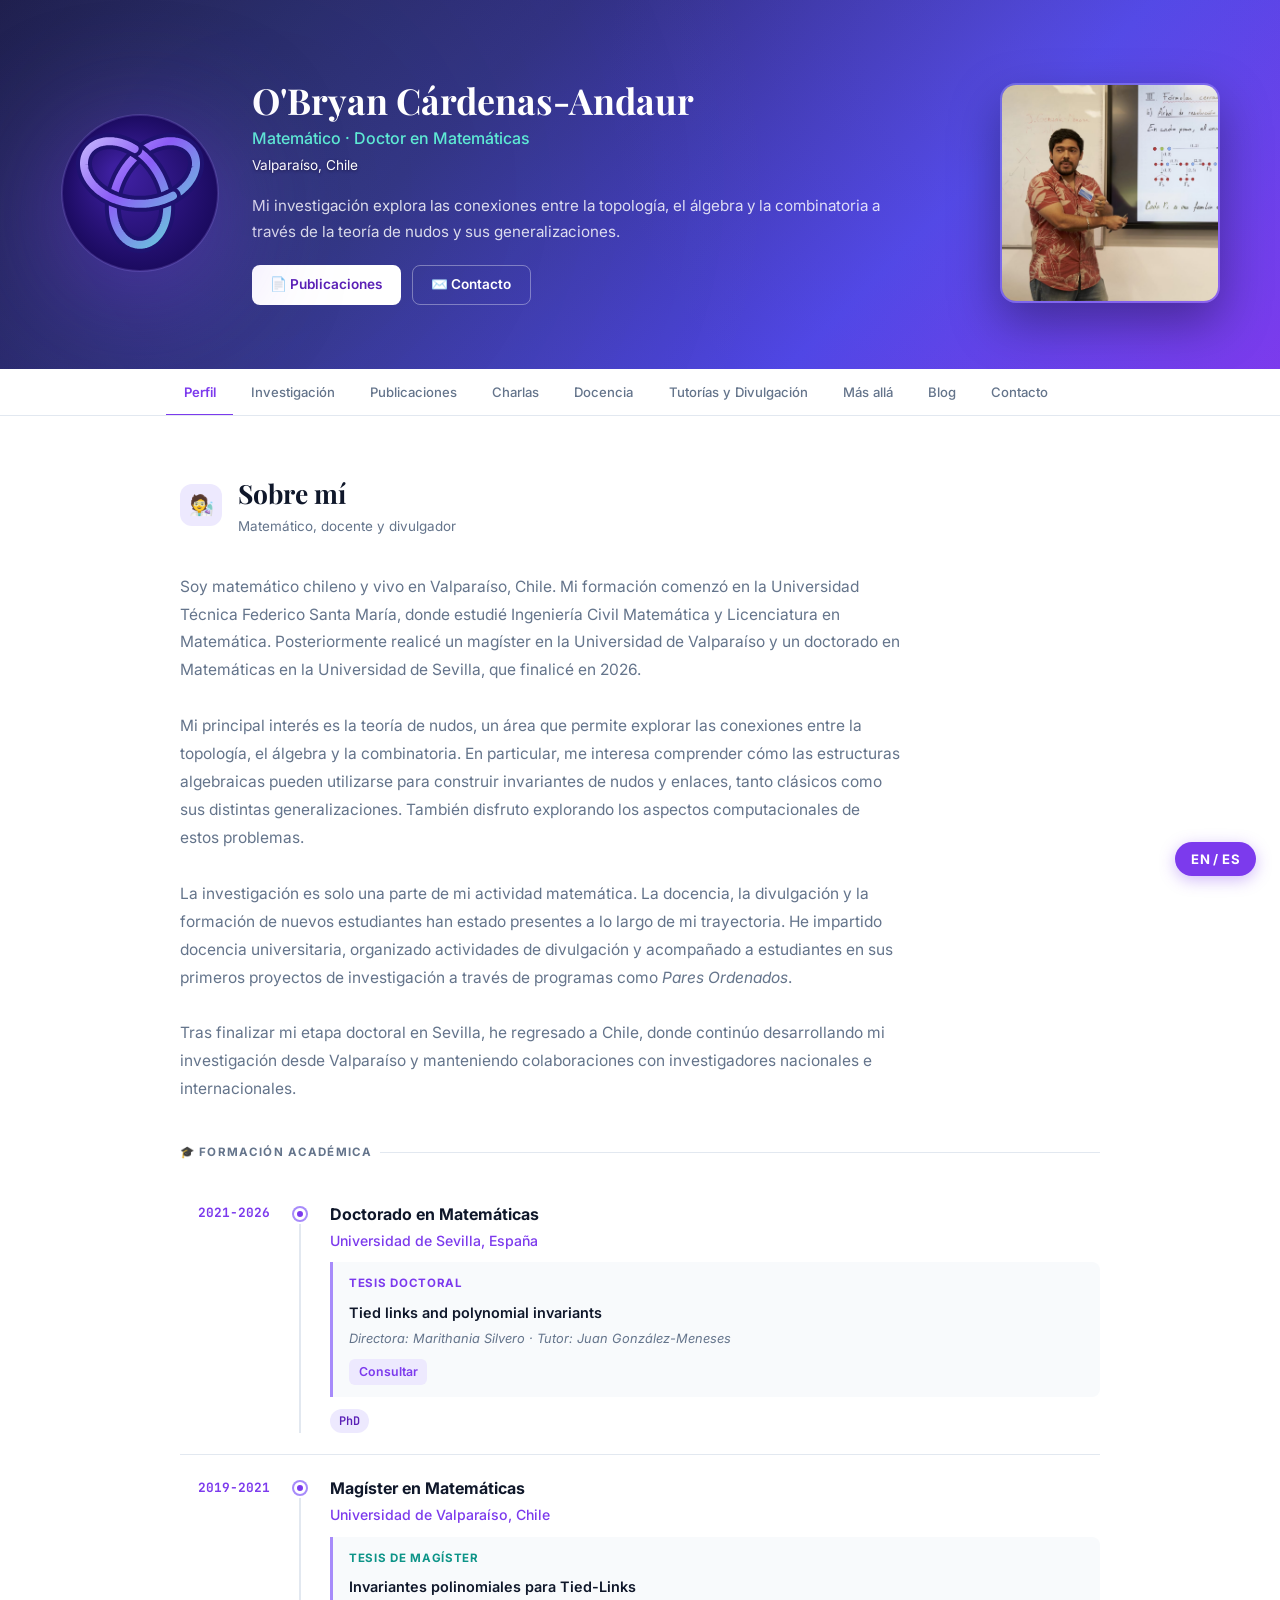
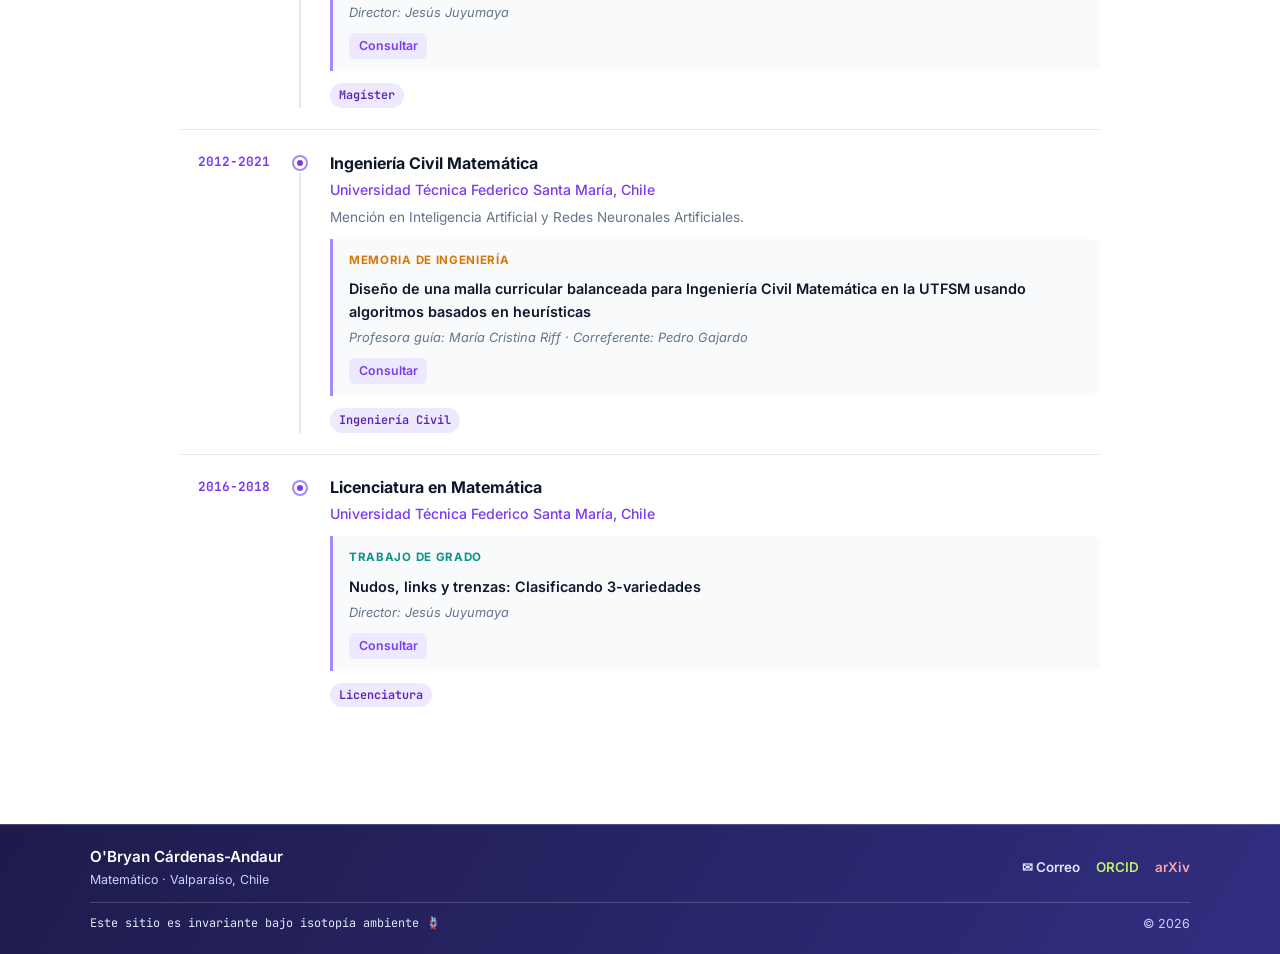
==== commit 3e396471: "Add files via upload" ====
--- a/index.html
+++ b/index.html
@@ -3,21 +3,22 @@
 <head>
   <meta charset="UTF-8" />
   <meta name="viewport" content="width=device-width, initial-scale=1.0" />
-  <title>O'Bryan Cárdenas-Andaur — Teoría de Nudos</title>
-  <meta name="description" content="O'Bryan Cárdenas-Andaur — Doctor en Matemáticas por la Universidad de Sevilla. Investigador en teoría de nudos, tied links e invariantes polinomiales. Matemático chileno." />
-  <meta name="keywords" content="O'Bryan Cárdenas-Andaur, teoría de nudos, tied links, invariantes polinomiales, módulos skein, topología de baja dimensión, matemático chileno, Universidad de Valparaíso" />
-  <meta name="author" content="O'Bryan Cárdenas-Andaur" />
+  <title>O'Bryan Cárdenas-Andaur — Matemático | Teoría de nudos</title>
+  <meta name="description" content="O'Bryan Cárdenas-Andaur — Doctor en Matemáticas por la Universidad de Sevilla. Investigación en teoría de nudos, invariantes polinomiales y topología de baja dimensión; docencia y divulgación en Chile." />
+    <meta name="author" content="O'Bryan Cárdenas-Andaur" />
   <meta name="robots" content="index, follow" />
   <link rel="canonical" href="https://ocardenasandaur.github.io/" />
-  <meta property="og:title" content="O'Bryan Cárdenas-Andaur — Teoría de Nudos" />
+  <meta property="og:title" content="O'Bryan Cárdenas-Andaur — Matemático | Teoría de nudos" />
   <meta property="og:description" content="Doctor en Matemáticas (Sevilla, 2026). Investigación en teoría de nudos, tied links e invariantes polinomiales." />
   <meta property="og:url" content="https://ocardenasandaur.github.io/" />
   <meta property="og:type" content="website" />
+  <meta property="og:image" content="https://ocardenasandaur.github.io/profile.jpg" />
+  <meta name="twitter:image" content="https://ocardenasandaur.github.io/profile.jpg" />
   <meta property="og:locale" content="es_CL" />
   <meta name="twitter:card" content="summary" />
-  <meta name="twitter:title" content="O'Bryan Cárdenas-Andaur — Teoría de Nudos" />
+  <meta name="twitter:title" content="O'Bryan Cárdenas-Andaur — Matemático | Teoría de nudos" />
   <meta name="twitter:description" content="Doctor en Matemáticas (Sevilla, 2026). Investigación en teoría de nudos, tied links e invariantes polinomiales." />
-  <script type="application/ld+json">{"@context":"https://schema.org","@type":"Person","name":"O'Bryan Cárdenas-Andaur","url":"https://ocardenasandaur.github.io/","jobTitle":"Doctor en Matemáticas","affiliation":{"@type":"Organization","name":"Universidad de Valparaíso"},"alumniOf":{"@type":"Organization","name":"Universidad de Sevilla"},"knowsAbout":["Teoría de nudos","Tied links","Invariantes polinomiales","Topología de baja dimensión"],"sameAs":["https://orcid.org/0009-0001-1728-0382","https://arxiv.org/search/?searchtype=author&query=Cardenas-Andaur"]}</script>
+  <script type="application/ld+json">{"@context": "https://schema.org", "@type": "ProfilePage", "url": "https://ocardenasandaur.github.io/", "mainEntity": {"@type": "Person", "@id": "https://ocardenasandaur.github.io/#person", "name": "O'Bryan Cárdenas-Andaur", "alternateName": ["O’Bryan Cárdenas Andaur", "Obryan Cardenas Andaur"], "url": "https://ocardenasandaur.github.io/", "image": "https://ocardenasandaur.github.io/profile.jpg", "jobTitle": "Matemático", "alumniOf": [{"@type": "CollegeOrUniversity", "name": "Universidad de Sevilla"}, {"@type": "CollegeOrUniversity", "name": "Universidad de Valparaíso"}, {"@type": "CollegeOrUniversity", "name": "Universidad Técnica Federico Santa María"}], "knowsAbout": ["Teoría de nudos", "Tied links", "Invariantes polinomiales", "Topología de baja dimensión"], "sameAs": ["https://orcid.org/0009-0001-1728-0382"]}}</script>
   <link rel="preconnect" href="https://fonts.googleapis.com" />
   <link rel="preconnect" href="https://fonts.gstatic.com" crossorigin />
   <link href="https://fonts.googleapis.com/css2?family=Inter:wght@300;400;500;600;700&family=Playfair+Display:ital,wght@0,700;1,500&family=JetBrains+Mono:wght@400;600&display=swap" rel="stylesheet" />
@@ -49,7 +50,7 @@
     #trefoil-main { border-radius: 50%; filter: drop-shadow(0 20px 60px rgba(124,58,237,0.5)); flex-shrink: 0; }
     .hero-text h1 { font-family: 'Playfair Display', serif; font-size: clamp(1.65rem, 3vw, 2.5rem); font-weight: 700; line-height: 1.15; margin-bottom: 0.3rem; }
     #hero-role { font-size: 1rem; color: var(--teal-light); font-weight: 500; margin-bottom: 0.2rem; }
-    #hero-inst { font-size: 0.85rem; color: rgba(255,255,255,0.55); margin-bottom: 1rem; }
+    #hero-inst { font-size: 0.85rem; color: #fff; margin-bottom: 1rem; }
     #hero-summary { font-size: 0.95rem; color: rgba(255,255,255,0.82); max-width: 660px; line-height: 1.75; margin-bottom: 1.2rem; }
     .hero-text { flex: 1; }
     #hero-name { overflow-wrap: normal; }
@@ -132,12 +133,12 @@
     .pub-list { display: flex; flex-direction: column; gap: 1rem; }
     .pub-item { background: #f8fafc; border: 1.5px solid var(--border); border-radius: 14px; padding: 1.4rem 1.6rem; display: flex; gap: 1.2rem; align-items: flex-start; transition: all 0.2s; }
     .pub-item:hover { border-color: var(--teal-light); box-shadow: 0 8px 24px rgba(13,148,136,0.08); }
-    .pub-year { flex-shrink: 0; min-width: 60px; text-align: center; font-size: 0.78rem; font-weight: 700; color: var(--teal); background: #ccfbf1; padding: 0.3rem 0.4rem; border-radius: 8px; margin-top: 0.1rem; }
-    .pub-year.wip { background: #fef3c7; color: var(--amber); }
+    .pub-year { flex-shrink: 0; min-width: 60px; text-align: center; font-size: 0.78rem; font-weight: 700; color: #0f766e; background: #ccfbf1; padding: 0.3rem 0.4rem; border-radius: 8px; margin-top: 0.1rem; }
+    .pub-year.wip { background: #fef3c7; color: #92400e; }
     .pub-year.acc { background: #f0fdf4; color: #15803d; }
     .pub-content h3 { font-size: 0.95rem; font-weight: 600; margin-bottom: 0.3rem; }
     .pub-content .authors { font-size: 0.84rem; color: var(--slate-soft); margin-bottom: 0.25rem; }
-    .pub-content .journal { font-size: 0.82rem; color: var(--teal); font-style: italic; font-weight: 500; }
+    .pub-content .journal { font-size: 0.82rem; color: #0f766e; font-style: italic; font-weight: 500; }
     .pub-actions { margin-top: 0.6rem; display: flex; gap: 0.5rem; flex-wrap: wrap; }
     .pub-link { font-size: 0.77rem; font-weight: 600; text-decoration: none; padding: 0.2rem 0.6rem; border-radius: 6px; transition: opacity 0.2s; }
     .pub-link.doi   { background: #ede9fe; color: var(--violet); }
@@ -148,7 +149,7 @@
     .talks-timeline::before { content: ''; position: absolute; left: 7px; top: 0; bottom: 0; width: 2px; background: linear-gradient(to bottom,var(--amber),var(--amber-light),transparent); }
     .talk-item { position: relative; margin-bottom: 1.75rem; }
     .talk-item::before { content: ''; position: absolute; left: -1.75rem; top: 0.35rem; width: 12px; height: 12px; border-radius: 50%; background: var(--amber); border: 3px solid #f8fafc; box-shadow: 0 0 0 2px var(--amber-light); }
-    .talk-meta { font-size: 0.77rem; font-weight: 600; color: var(--amber); text-transform: uppercase; letter-spacing: 0.05em; margin-bottom: 0.2rem; }
+    .talk-meta { font-size: 0.77rem; font-weight: 600; color: #92400e; text-transform: uppercase; letter-spacing: 0.05em; margin-bottom: 0.2rem; }
     .talk-item h3 { font-size: 0.95rem; font-weight: 700; margin-bottom: 0.2rem; }
     .talk-item p  { font-size: 0.875rem; color: var(--slate-soft); }
     .talk-type { display: inline-block; font-size: 0.72rem; font-weight: 600; padding: 0.14rem 0.5rem; border-radius: 999px; margin-left: 0.4rem; vertical-align: middle; }
@@ -160,7 +161,7 @@
     .doc-block { margin-bottom: 2.5rem; }
     .doc-block-title { font-size: 0.72rem; font-weight: 700; text-transform: uppercase; letter-spacing: 0.1em; margin-bottom: 1.1rem; display: flex; align-items: center; gap: 0.6rem; }
     .doc-block-title::after { content: ''; flex: 1; height: 1px; background: var(--border); }
-    .dbt-profesor { color: var(--rose); } .dbt-ayudante { color: var(--violet); } .dbt-mini { color: var(--teal); }
+    .dbt-profesor { color: var(--rose); } .dbt-ayudante { color: var(--violet); } .dbt-mini { color: #0f766e; }
     .courses-grid { display: grid; grid-template-columns: repeat(auto-fill, minmax(230px,1fr)); gap: 0.9rem; }
     .course-card { background: #f8fafc; border: 1.5px solid var(--border); border-radius: 13px; padding: 1.3rem; transition: all 0.2s; }
     .course-card.profesor:hover  { border-color: var(--rose-light); box-shadow: 0 6px 20px rgba(225,29,72,0.07); }
@@ -168,27 +169,27 @@
     .course-card.minicurso:hover { border-color: var(--teal-light); box-shadow: 0 6px 20px rgba(13,148,136,0.07); }
     .course-card h3 { font-size: 0.9rem; font-weight: 700; margin-bottom: 0.35rem; }
     .course-card p  { font-size: 0.82rem; color: var(--slate-soft); line-height: 1.55; }
-    .course-univ { font-size: 0.75rem; font-weight: 600; color: var(--slate-soft); margin-top: 0.4rem; opacity: 0.75; }
+    .course-univ { font-size: 0.75rem; font-weight: 600; color: var(--slate-soft); margin-top: 0.4rem; }
     #tab-tutorias-div { background: #f8fafc; }
     .po-intro { font-size: 0.95rem; color: var(--slate-soft); line-height: 1.75; margin-bottom: 2rem; max-width: 680px; }
     .students-grid { display: grid; grid-template-columns: repeat(auto-fill, minmax(260px,1fr)); gap: 1rem; margin-bottom: 3rem; }
     .student-card { background: white; border: 1.5px solid var(--border); border-radius: 14px; padding: 1.3rem; transition: all 0.2s; }
     .student-card:hover { border-color: #818cf8; box-shadow: 0 8px 24px rgba(99,102,241,0.08); }
-    .student-year { font-size: 0.74rem; font-weight: 700; color: #6366f1; letter-spacing: 0.05em; margin-bottom: 0.35rem; }
+    .student-year { font-size: 0.74rem; font-weight: 700; color: #4f46e5; letter-spacing: 0.05em; margin-bottom: 0.35rem; }
     .student-card h3 { font-size: 0.9rem; font-weight: 700; margin-bottom: 0.15rem; }
     .student-univ  { font-size: 0.8rem; color: var(--slate-soft); margin-bottom: 0.4rem; }
     .student-topic { font-size: 0.82rem; color: var(--slate-mid); line-height: 1.5; font-style: italic; }
-    .student-award { display: inline-flex; align-items: center; gap: 0.3rem; font-size: 0.74rem; font-weight: 600; color: var(--amber); margin-top: 0.4rem; }
+    .student-award { display: inline-flex; align-items: center; gap: 0.3rem; font-size: 0.74rem; font-weight: 600; color: #92400e; margin-top: 0.4rem; }
     .div-grid { display: grid; grid-template-columns: repeat(auto-fill, minmax(250px,1fr)); gap: 1.1rem; }
     .div-card { background: white; border: 1.5px solid var(--border); border-radius: 15px; padding: 1.4rem; transition: all 0.2s; }
     .div-card:hover { transform: translateY(-2px); box-shadow: 0 10px 28px rgba(0,0,0,0.07); }
     .div-emoji { font-size: 1.8rem; margin-bottom: 0.65rem; }
     .div-card h3 { font-size: 0.92rem; font-weight: 700; margin-bottom: 0.35rem; }
     .div-card p  { font-size: 0.84rem; color: var(--slate-soft); line-height: 1.65; }
-    .div-year { font-size: 0.74rem; font-weight: 600; color: #16a34a; margin-top: 0.55rem; font-family: 'JetBrains Mono', monospace; }
+    .div-year { font-size: 0.74rem; font-weight: 600; color: #166534; margin-top: 0.55rem; font-family: 'JetBrains Mono', monospace; }
     #tab-mas-alla { background: linear-gradient(135deg,#1e1b4b 0%,#312e81 60%,#1e3a5f 100%); color: white; }
     #tab-mas-alla .sec-header h2 { color: white; }
-    #tab-mas-alla .sec-header p  { color: rgba(255,255,255,0.5); }
+    #tab-mas-alla .sec-header p  { color: #e0e7ff; }
     .mas-layout { display: grid; grid-template-columns: 1fr 1.6fr; gap: 2.5rem; align-items: start; }
     .intereses-list { display: flex; flex-direction: column; gap: 0.75rem; }
     .ii-item { display: flex; align-items: flex-start; gap: 0.75rem; }
@@ -204,10 +205,10 @@
     .ph-bg-1{background:linear-gradient(135deg,#7c3aed,#5b21b6)} .ph-bg-2{background:linear-gradient(135deg,#0d9488,#0f766e)}
     .ph-bg-3{background:linear-gradient(135deg,#d97706,#b45309)} .ph-bg-4{background:linear-gradient(135deg,#e11d48,#9f1239)}
     .ph-bg-5{background:linear-gradient(135deg,#2563eb,#1d4ed8)} .ph-bg-6{background:linear-gradient(135deg,#059669,#047857)}
-    .photo-note { font-size: 0.74rem; color: rgba(255,255,255,0.28); margin-top: 0.65rem; text-align: center; font-style: italic; }
+    .photo-note { font-size: 0.74rem; color: #c7d2fe; margin-top: 0.65rem; text-align: center; font-style: italic; }
     #tab-contacto { background: linear-gradient(135deg,#0f172a,#1e1b4b); color: white; }
     #tab-contacto .sec-header h2 { color: white; }
-    #tab-contacto .sec-header p  { color: rgba(255,255,255,0.55); }
+    #tab-contacto .sec-header p  { color: #c7d2fe; }
     .contact-grid { display: grid; grid-template-columns: 1fr 1fr; gap: 2rem; align-items: start; }
     .contact-info p { color: rgba(255,255,255,0.72); font-size: 0.95rem; line-height: 1.8; margin-bottom: 1.4rem; }
     .contact-links { display: flex; flex-direction: column; gap: 0.7rem; }
@@ -217,7 +218,7 @@
     .cv-box { background: rgba(255,255,255,0.05); border: 1.5px solid rgba(255,255,255,0.11); border-radius: 18px; padding: 2rem; text-align: center; }
     .cv-box .cv-icon { font-size: 2.8rem; margin-bottom: 0.9rem; }
     .cv-box h3 { font-size: 1.05rem; font-weight: 700; margin-bottom: 1.2rem; color: white; }
-    .cv-box p  { font-size: 0.85rem; color: rgba(255,255,255,0.55); margin-bottom: 1.4rem; }
+    .cv-box p  { font-size: 0.85rem; color: #c7d2fe; margin-bottom: 1.4rem; }
     .btn-teal { background: linear-gradient(135deg,var(--teal),#0f766e); color: white; border: none; padding: 0.65rem 1.4rem; border-radius: 9px; font-size: 0.88rem; font-weight: 600; cursor: pointer; text-decoration: none; transition: all 0.2s; display: inline-block; }
     .btn-teal:hover { transform: translateY(-2px); box-shadow: 0 8px 20px rgba(13,148,136,0.3); }
     .contact-intro p { color: #e0e7ff; font-size: .95rem; line-height: 1.75; margin: 0 0 .8rem; }
@@ -370,7 +371,7 @@
     .teaching-group .course-card {min-width:0;overflow-wrap:anywhere;}
     @media(max-width:480px){.teaching-principles{grid-template-columns:1fr}.teaching-group{padding:.85rem}}
 
-    #mentor-content .subsec-title{margin-top:2rem;margin-bottom:1rem} #mentor-content .po-intro{max-width:none;margin-bottom:1rem} .mentor-grid{grid-template-columns:repeat(2,minmax(0,1fr));gap:1rem} .mentor-area{font-size:.76rem;font-weight:600;color:#7c3aed;margin-top:.65rem}.mentor-area.graphs,.mentor-area.biology{color:#0d9488}.mentor-area.games{color:#b45309}.mentor-resources{display:flex;flex-wrap:wrap;gap:.45rem;margin-top:.6rem}.mentor-resources:empty{display:none}.mentor-resources a{font-size:.76rem;padding:.3rem .55rem;background:#ede9fe;color:#5b21b6;border-radius:6px;text-decoration:none}.mentor-stats{display:grid;grid-template-columns:repeat(3,minmax(0,1fr));gap:.8rem;margin:1rem 0}.mentor-stats div{background:white;border:1px solid var(--border);border-radius:12px;text-align:center;padding:.7rem .2rem}.mentor-stats strong{display:block;color:#7c3aed;font-size:1.45rem}.mentor-stats span{font-size:.75rem;color:var(--slate-soft)}.mentor-list{display:grid;gap:.8rem}.mentor-out{display:flex;gap:1rem;background:white;border:1px solid var(--border);border-radius:12px;padding:1rem;min-width:0}.mentor-out>div{flex:1;min-width:0}.mentor-out h3{font-size:.95rem;margin:.25rem 0;color:var(--slate)}.mentor-out p{font-size:.88rem;color:var(--slate-soft);line-height:1.6}.mentor-icon{width:36px;height:36px;flex:none;border-radius:8px;background:#ccfbf1;color:#0d9488;padding:7px}.mentor-icon svg{width:100%;height:100%}.mentor-timeline{display:grid;gap:.9rem;margin-top:1rem}.mentor-timeline strong,.mentor-timeline span{display:block;font-size:.8rem}.mentor-timeline span{color:var(--slate-soft)}.mentor-track{height:9px;background:#f1f5f9;border-radius:6px;position:relative;margin-top:.3rem}.mentor-track i{position:absolute;height:100%;border-radius:6px}.mentor-axis{display:flex;justify-content:space-between}.mentor-axis span{font-size:.68rem}@media(max-width:600px){.mentor-grid{grid-template-columns:1fr}.mentor-out{gap:.65rem;padding:.8rem}.mentor-stats span{font-size:.65rem}}
+    #mentor-content .subsec-title{margin-top:2rem;margin-bottom:1rem} #mentor-content .po-intro{max-width:none;margin-bottom:1rem} .mentor-grid{grid-template-columns:repeat(2,minmax(0,1fr));gap:1rem} .mentor-area{font-size:.76rem;font-weight:600;color:#7c3aed;margin-top:.65rem}.mentor-area.graphs,.mentor-area.biology{color:#0f766e}.mentor-area.games{color:#b45309}.mentor-resources{display:flex;flex-wrap:wrap;gap:.45rem;margin-top:.6rem}.mentor-resources:empty{display:none}.mentor-resources a{font-size:.76rem;padding:.3rem .55rem;background:#ede9fe;color:#5b21b6;border-radius:6px;text-decoration:none}.mentor-stats{display:grid;grid-template-columns:repeat(3,minmax(0,1fr));gap:.8rem;margin:1rem 0}.mentor-stats div{background:white;border:1px solid var(--border);border-radius:12px;text-align:center;padding:.7rem .2rem}.mentor-stats strong{display:block;color:#7c3aed;font-size:1.45rem}.mentor-stats span{font-size:.75rem;color:var(--slate-soft)}.mentor-list{display:grid;gap:.8rem}.mentor-out{display:flex;gap:1rem;background:white;border:1px solid var(--border);border-radius:12px;padding:1rem;min-width:0}.mentor-out>div{flex:1;min-width:0}.mentor-out h3{font-size:.95rem;margin:.25rem 0;color:var(--slate)}.mentor-out p{font-size:.88rem;color:var(--slate-soft);line-height:1.6}.mentor-icon{width:36px;height:36px;flex:none;border-radius:8px;background:#ccfbf1;color:#0d9488;padding:7px}.mentor-icon svg{width:100%;height:100%}.mentor-timeline{display:grid;gap:.9rem;margin-top:1rem}.mentor-timeline strong,.mentor-timeline span{display:block;font-size:.8rem}.mentor-timeline span{color:var(--slate-soft)}.mentor-track{height:9px;background:#f1f5f9;border-radius:6px;position:relative;margin-top:.3rem}.mentor-track i{position:absolute;height:100%;border-radius:6px}.mentor-axis{display:flex;justify-content:space-between}.mentor-axis span{font-size:.68rem}@media(max-width:600px){.mentor-grid{grid-template-columns:1fr}.mentor-out{gap:.65rem;padding:.8rem}.mentor-stats span{font-size:.65rem}}
     #interest-list {display:block;scroll-margin-top:90px;}
     .beyond-intro,.album-description {max-width:850px;line-height:1.8;color:#e0e7ff;}
     .beyond-intro p,.album-description p {margin-bottom:.85rem;}
@@ -421,7 +422,13 @@
     @media(max-width:460px){.album-grid-three,.album-grid-two,.album-artists{grid-template-columns:1fr;}.album-cover,.album-grid-two .album-cover{aspect-ratio:16/9;}.album-card-body{padding:.9rem;}}
     @media(prefers-reduced-motion:reduce){.album-card{transition:none;}.album-card:hover{transform:none;}}
 
-</style>
+
+    /* High-contrast text and focus indicators */
+    .tab-btn:focus-visible, a:focus-visible, button:focus-visible, select:focus-visible, input:focus-visible {outline:2px solid #7c3aed;outline-offset:3px;}
+    #hero a:focus-visible,#tab-contacto a:focus-visible,#tab-mas-alla a:focus-visible,#tab-mas-alla button:focus-visible,footer a:focus-visible {outline-color:#e0e7ff;}
+    #hero-inst {text-shadow:0 1px 3px #1e1b4b;}
+    #tab-blog {background:var(--bg);}
+  </style>
   <link rel="stylesheet" href="blog/blog.css" />
 </head>
 <body>
@@ -603,7 +610,7 @@
 function applyLang(d) {
   const lang = currentLang;
   document.documentElement.lang=lang;
-  document.title=lang==='en'?"O'Bryan Cárdenas-Andaur — Knot Theory":"O'Bryan Cárdenas-Andaur — Teoría de Nudos";
+  document.title=lang==='en'?"O'Bryan Cárdenas-Andaur — Knot Theory":"O'Bryan Cárdenas-Andaur — Matemático | Teoría de nudos";
   const langButton=document.getElementById('lang-toggle');
   langButton.setAttribute('aria-label',lang==='en'?'Cambiar a español':'Switch to English');
   document.getElementById('lang-toggle').textContent=lang==='es'?'EN / ES':'ES / EN';
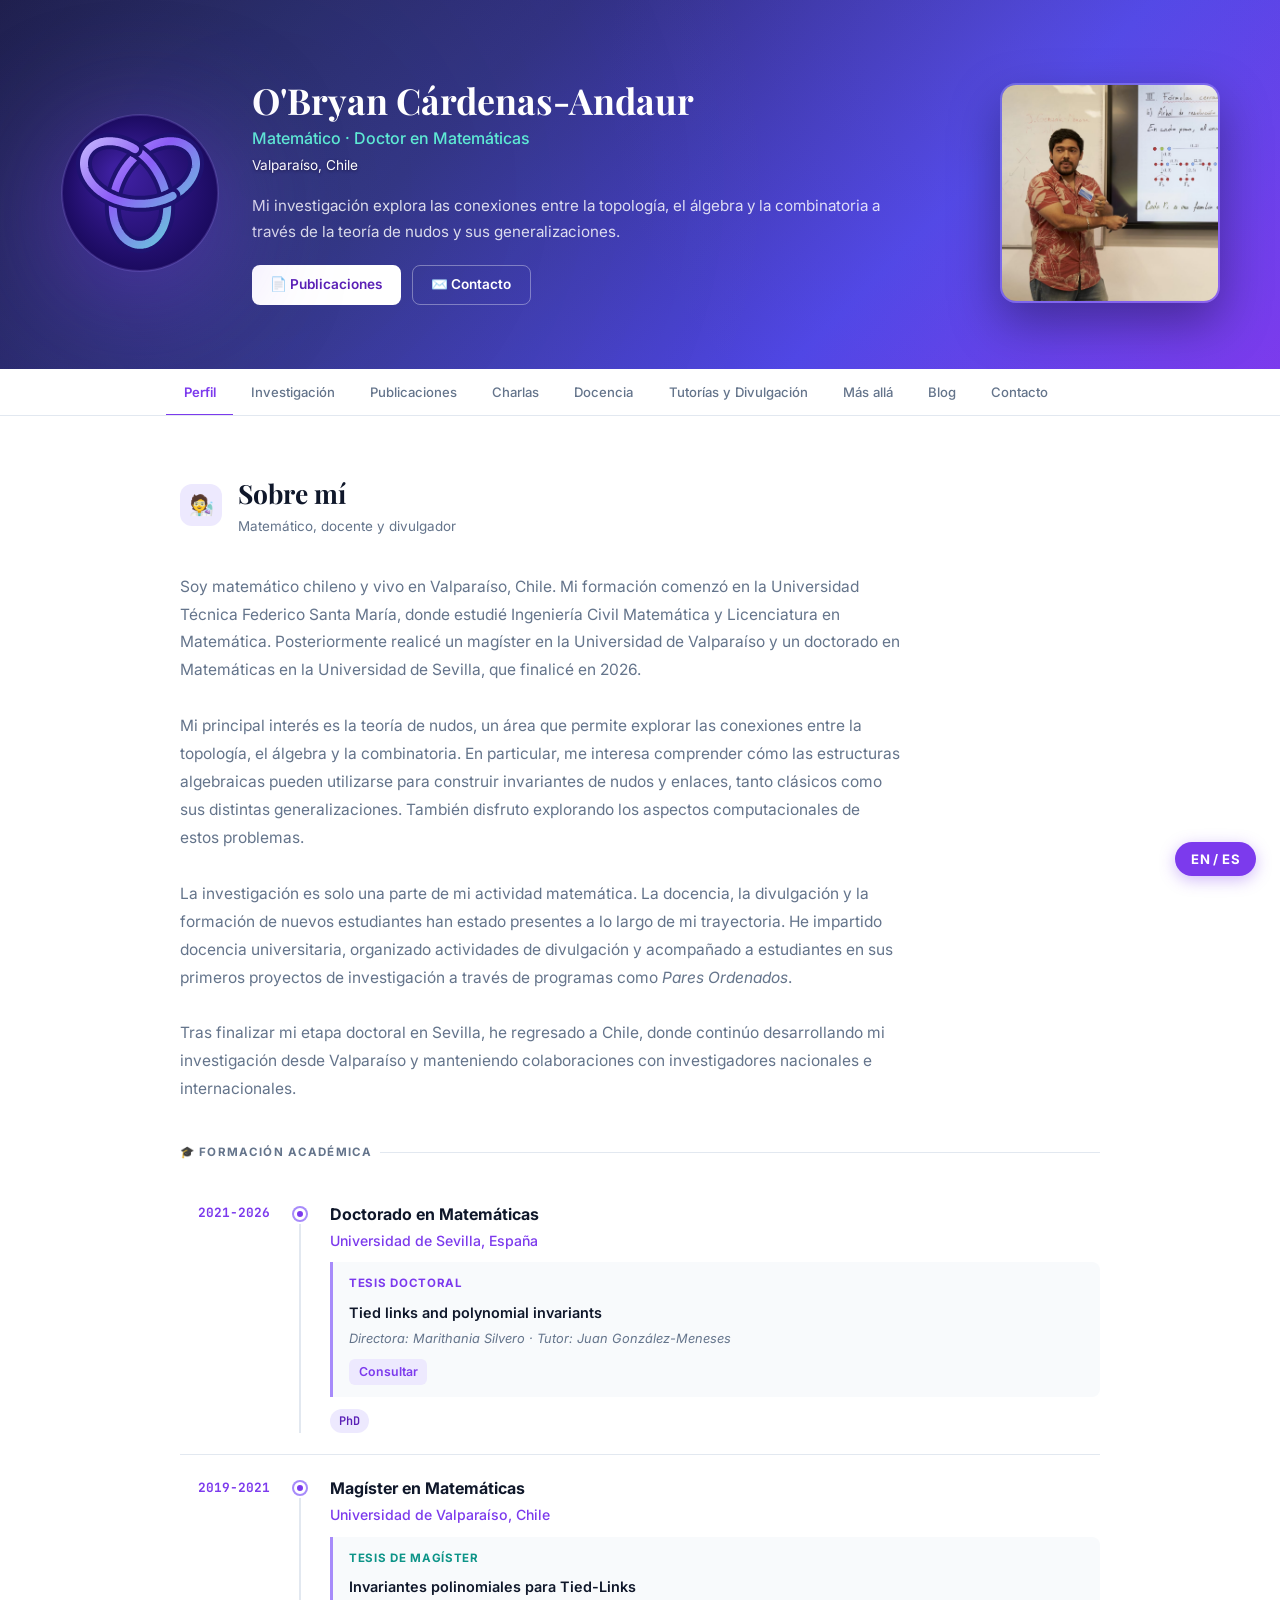
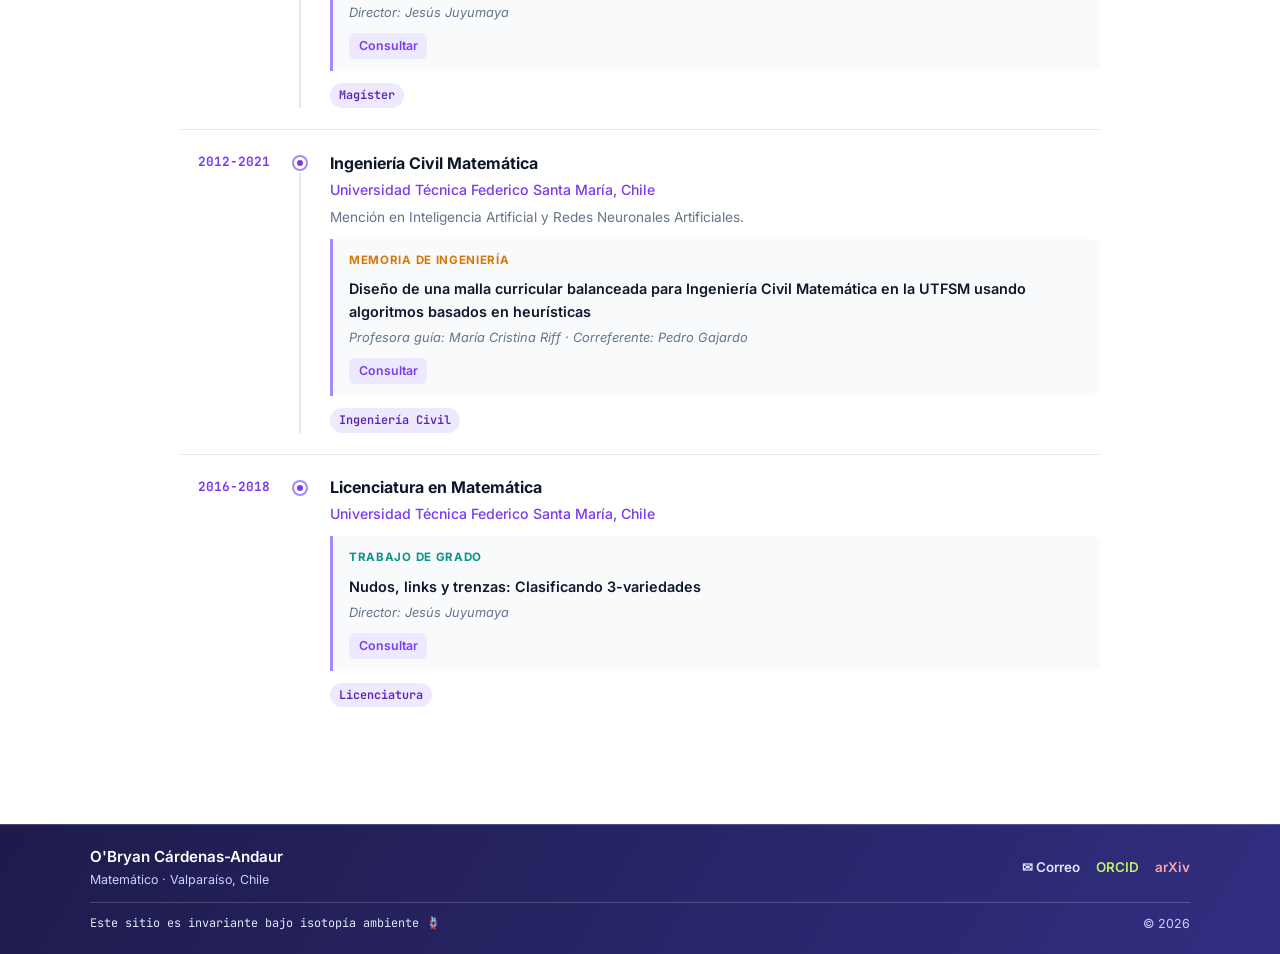
==== commit 2854bf4f: "Add files via upload" ====
--- a/index.html
+++ b/index.html
@@ -373,6 +373,10 @@
 
     #mentor-content .subsec-title{margin-top:2rem;margin-bottom:1rem} #mentor-content .po-intro{max-width:none;margin-bottom:1rem} .mentor-grid{grid-template-columns:repeat(2,minmax(0,1fr));gap:1rem} .mentor-area{font-size:.76rem;font-weight:600;color:#7c3aed;margin-top:.65rem}.mentor-area.graphs,.mentor-area.biology{color:#0f766e}.mentor-area.games{color:#b45309}.mentor-resources{display:flex;flex-wrap:wrap;gap:.45rem;margin-top:.6rem}.mentor-resources:empty{display:none}.mentor-resources a{font-size:.76rem;padding:.3rem .55rem;background:#ede9fe;color:#5b21b6;border-radius:6px;text-decoration:none}.mentor-stats{display:grid;grid-template-columns:repeat(3,minmax(0,1fr));gap:.8rem;margin:1rem 0}.mentor-stats div{background:white;border:1px solid var(--border);border-radius:12px;text-align:center;padding:.7rem .2rem}.mentor-stats strong{display:block;color:#7c3aed;font-size:1.45rem}.mentor-stats span{font-size:.75rem;color:var(--slate-soft)}.mentor-list{display:grid;gap:.8rem}.mentor-out{display:flex;gap:1rem;background:white;border:1px solid var(--border);border-radius:12px;padding:1rem;min-width:0}.mentor-out>div{flex:1;min-width:0}.mentor-out h3{font-size:.95rem;margin:.25rem 0;color:var(--slate)}.mentor-out p{font-size:.88rem;color:var(--slate-soft);line-height:1.6}.mentor-icon{width:36px;height:36px;flex:none;border-radius:8px;background:#ccfbf1;color:#0d9488;padding:7px}.mentor-icon svg{width:100%;height:100%}.mentor-timeline{display:grid;gap:.9rem;margin-top:1rem}.mentor-timeline strong,.mentor-timeline span{display:block;font-size:.8rem}.mentor-timeline span{color:var(--slate-soft)}.mentor-track{height:9px;background:#f1f5f9;border-radius:6px;position:relative;margin-top:.3rem}.mentor-track i{position:absolute;height:100%;border-radius:6px}.mentor-axis{display:flex;justify-content:space-between}.mentor-axis span{font-size:.68rem}@media(max-width:600px){.mentor-grid{grid-template-columns:1fr}.mentor-out{gap:.65rem;padding:.8rem}.mentor-stats span{font-size:.65rem}}
     #interest-list {display:block;scroll-margin-top:90px;}
+    .album-privacy {display:flex;align-items:flex-start;gap:.75rem;margin-top:1.75rem;padding:1rem 1.1rem;border:1px solid #ffffff30;border-radius:12px;background:#ffffff0d;color:#e0e7ff;font-size:.88rem;line-height:1.65;}
+    .album-privacy-icon {flex:none;color:#c4b5fd;font-size:1.15rem;}
+    .album-privacy p {margin:0 0 .35rem;}
+    .album-privacy a {color:#e0e7ff;text-decoration:underline;overflow-wrap:anywhere;}
     .beyond-intro,.album-description {max-width:850px;line-height:1.8;color:#e0e7ff;}
     .beyond-intro p,.album-description p {margin-bottom:.85rem;}
     .beyond-heading {font-size:1.12rem;margin:1.7rem 0 .8rem;color:#fff;}
@@ -534,6 +538,7 @@
   <div class="sec-inner">
     <div class="sec-header"><div class="sec-icon ic-star">✨</div><div><h2>Más allá de los nudos</h2><p>El matemático fuera del pizarrón</p></div></div>
     <div id="interest-list"></div>
+    <aside class="album-privacy"><span class="album-privacy-icon" aria-hidden="true">♡</span><div><p id="album-privacy-text">Estos álbumes reúnen recuerdos y momentos compartidos con muchas personas. Si apareces en alguna de las fotografías o vídeos y prefieres que sean retirados, no dudes en ponerte en contacto conmigo.</p><a href="mailto:obryan.cardenas@uv.cl">obryan.cardenas@uv.cl</a></div></aside>
   </div>
 </div>
 <div id="tab-blog" class="tab-panel sec">
@@ -664,6 +669,7 @@
     ['#teaching-past .doc-block-title','Cursos anteriores','Past courses'],
     ['#teaching-mini .doc-block-title','🪢 Minicursos y cursillos','🪢 Short courses'],
     ['#teaching-assistant .doc-block-title','📐 Ayudantías','📐 Teaching assistantships'],
+    ['#album-privacy-text','Estos álbumes reúnen recuerdos y momentos compartidos con muchas personas. Si apareces en alguna de las fotografías o vídeos y prefieres que sean retirados, no dudes en ponerte en contacto conmigo.','These albums bring together memories and moments shared with many people. If you appear in any of the photographs or videos and would prefer them to be removed, please feel free to contact me.'],
     ['#tab-mas-alla .sec-header h2','Más allá de los nudos','Beyond Knots'],
     ['#tab-mas-alla .sec-header p','Intereses, experiencias y recuerdos','Interests, experiences and memories'],
     ['#tab-blog .sec-header p','Ideas, experiencias y otras cosas que me gustaría compartir','Ideas, experiences and other things I would like to share'],
